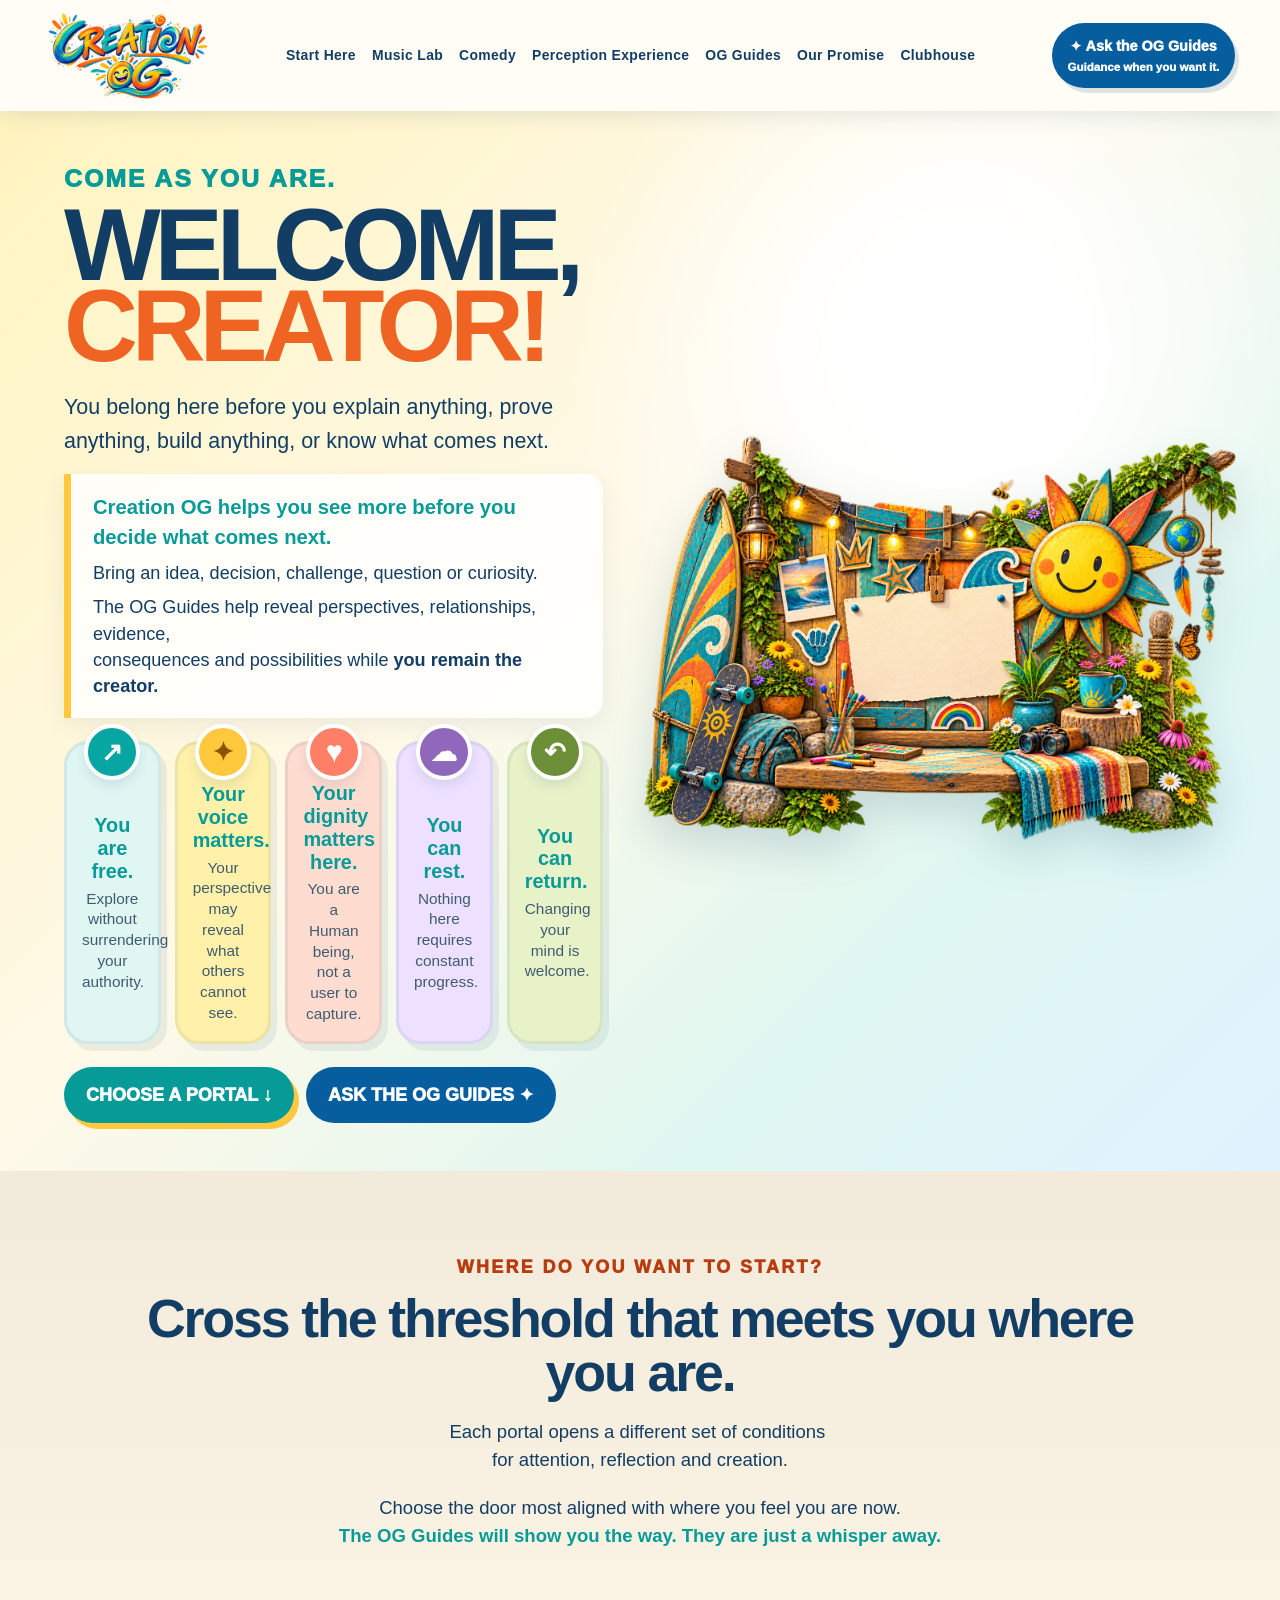
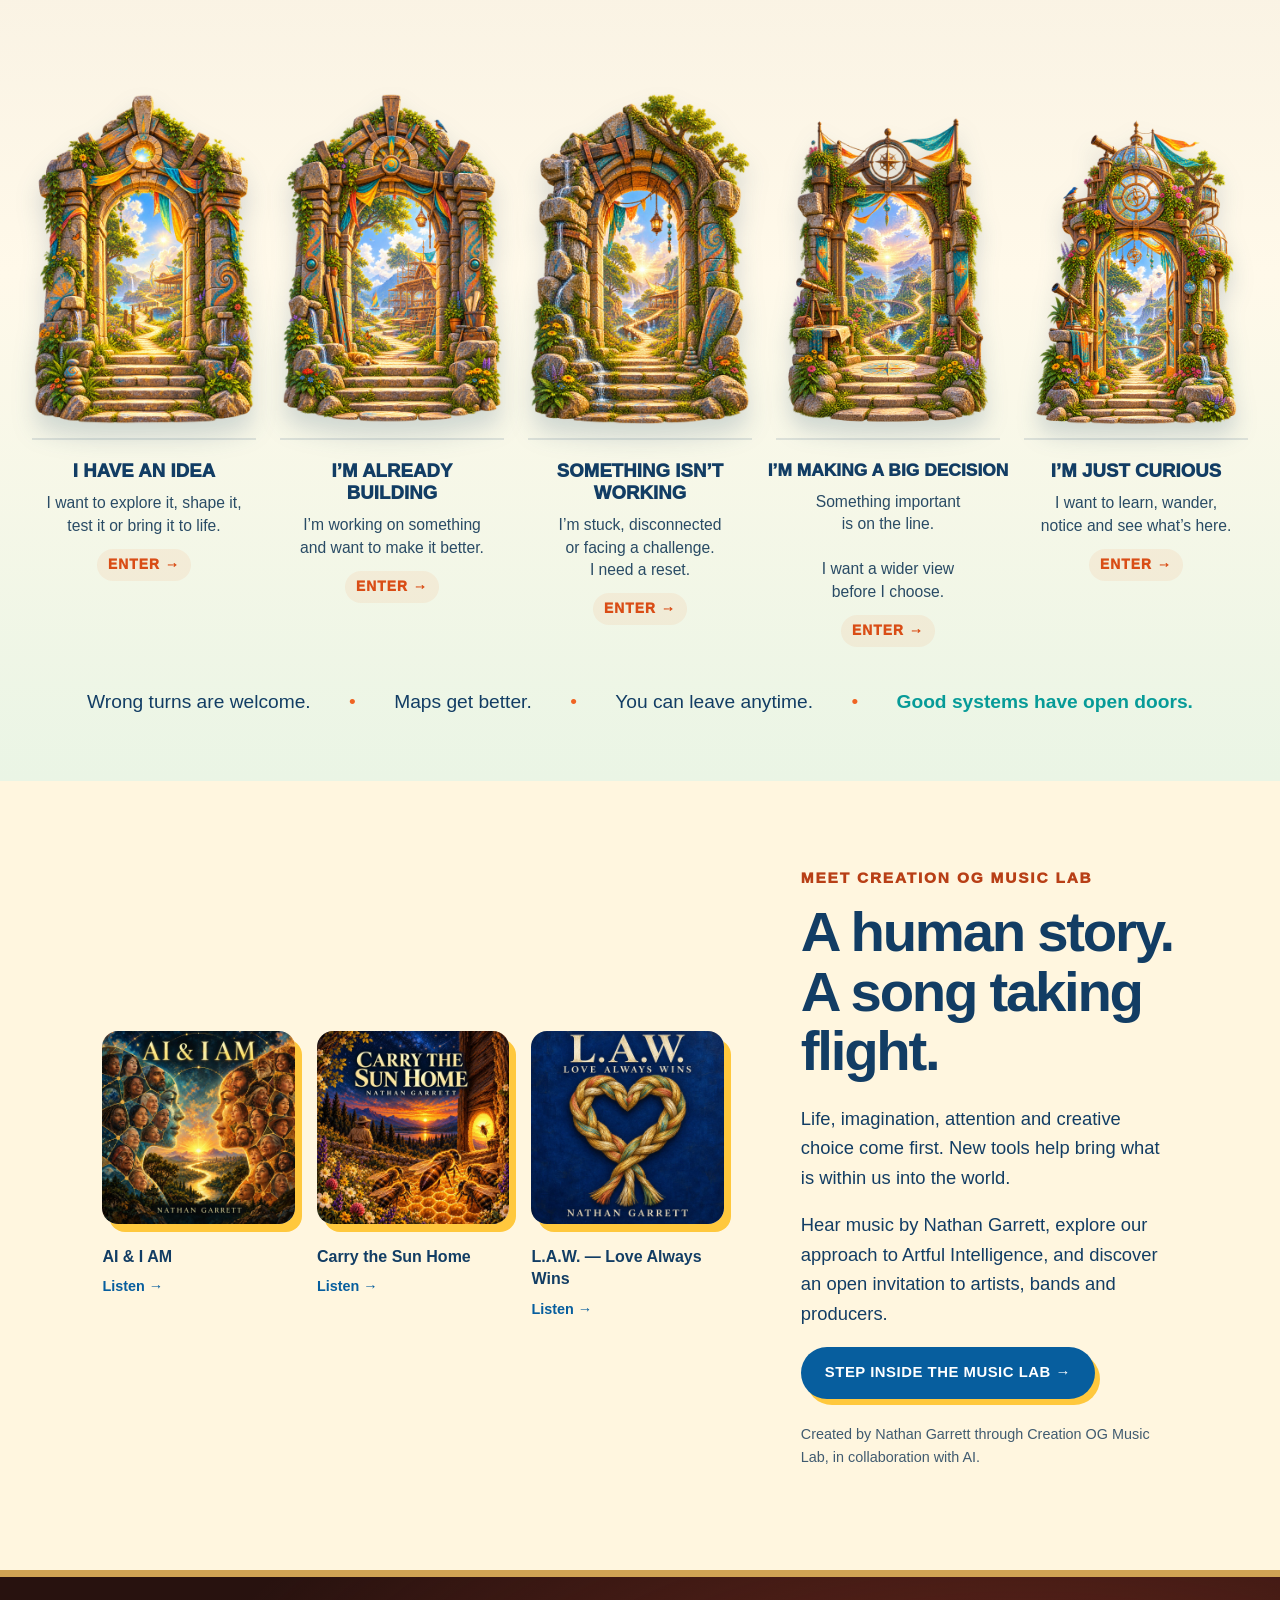
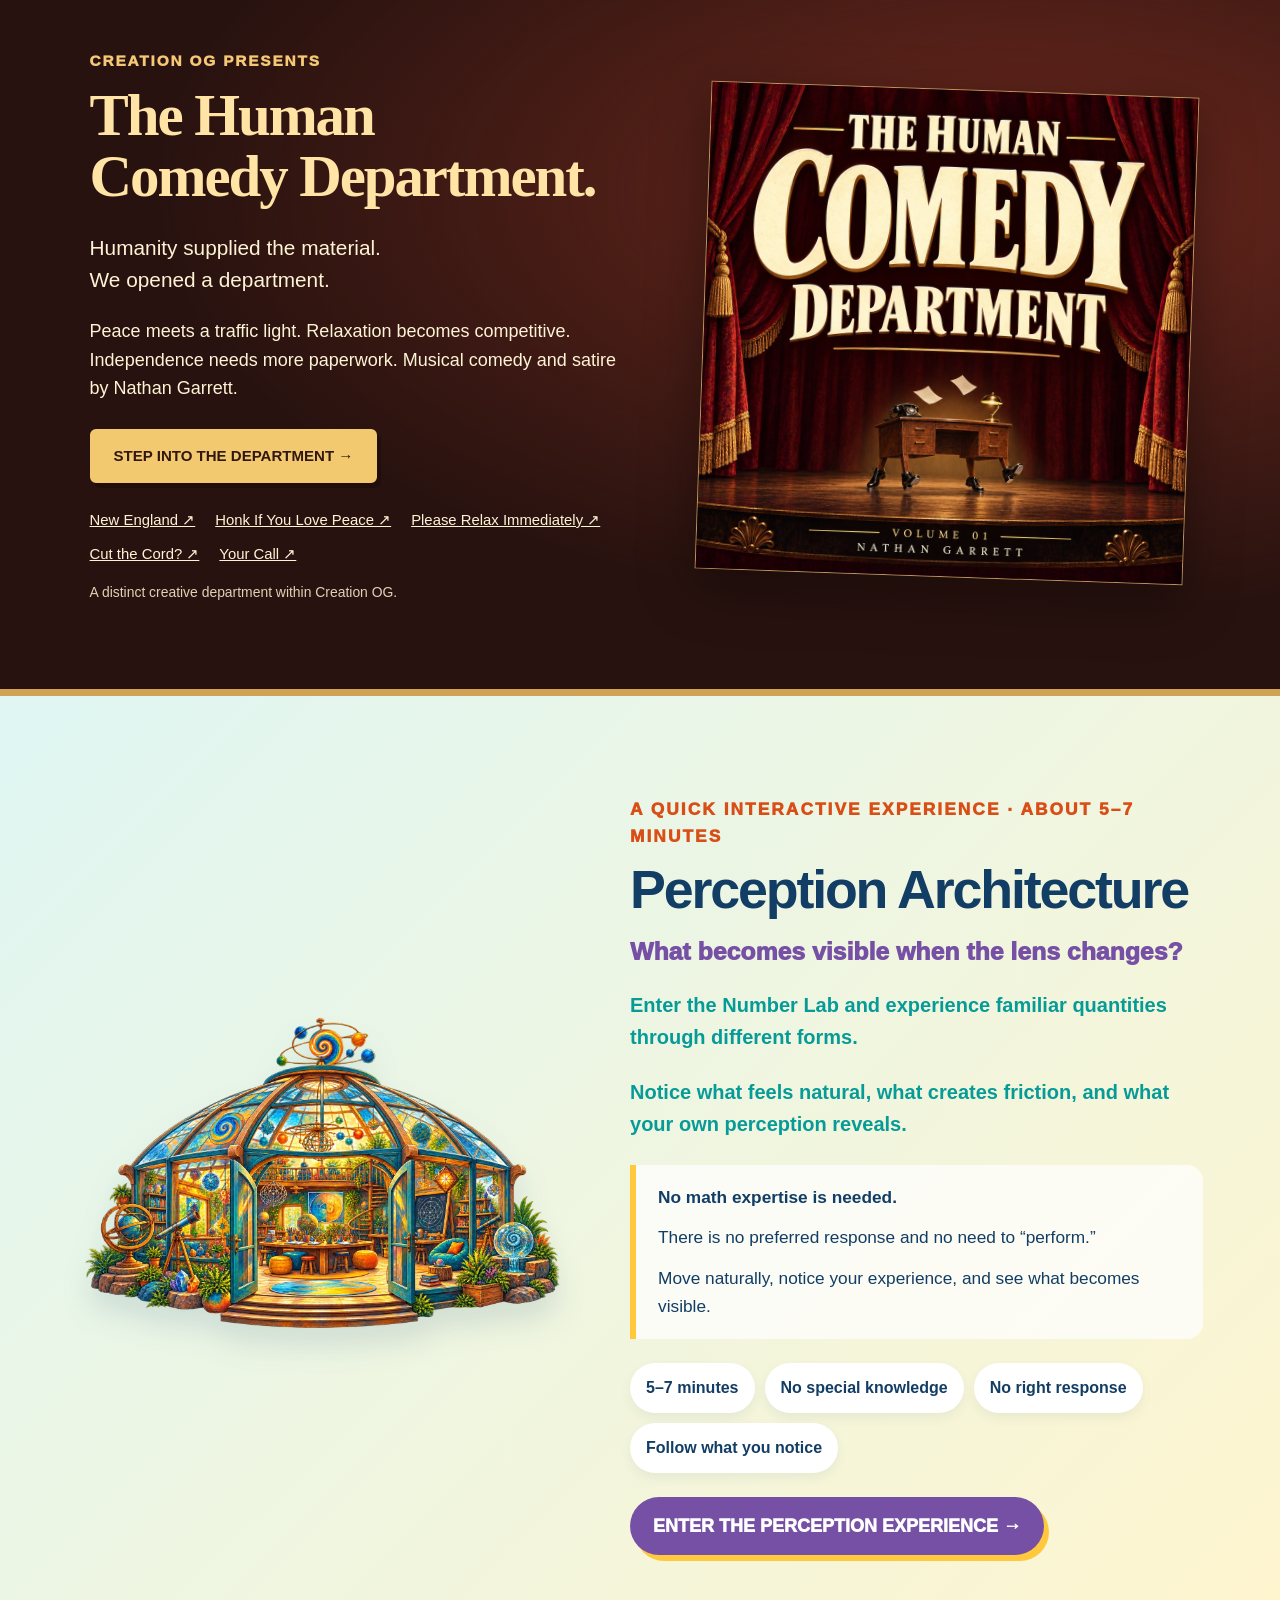
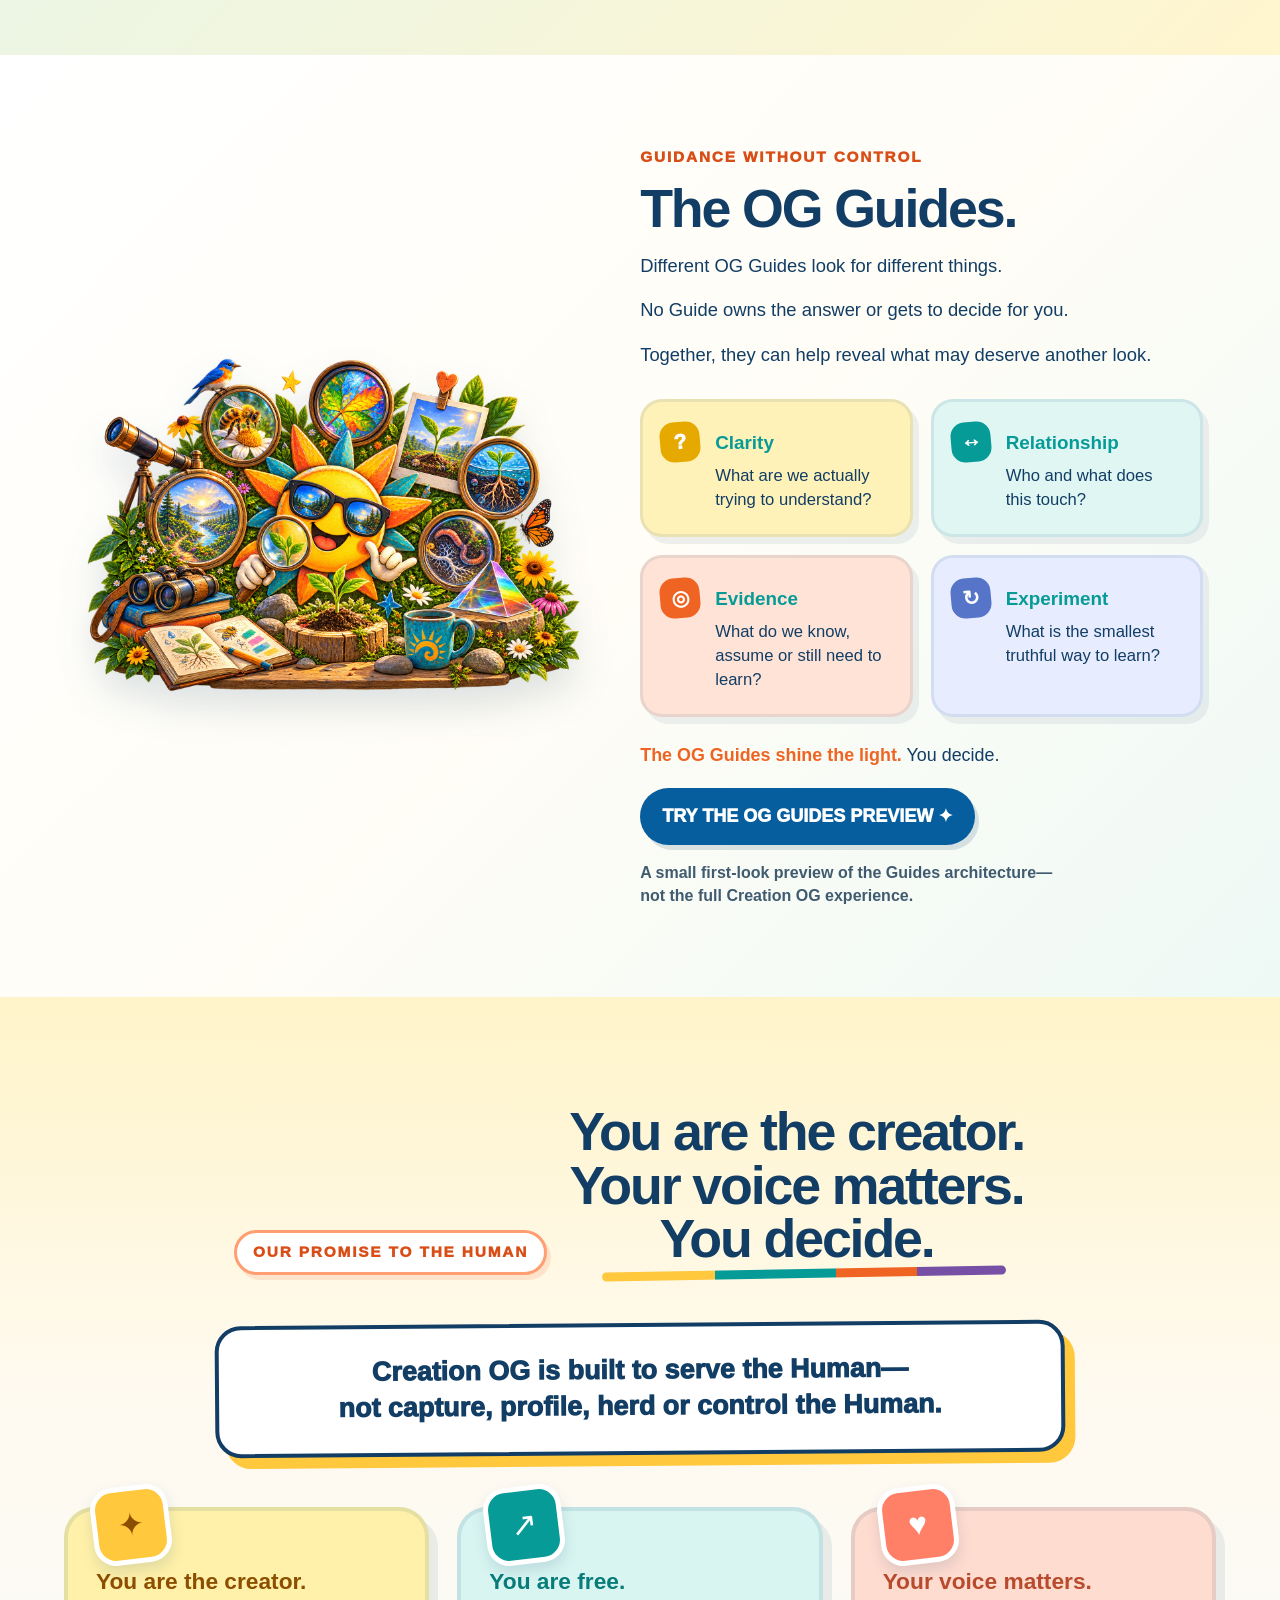
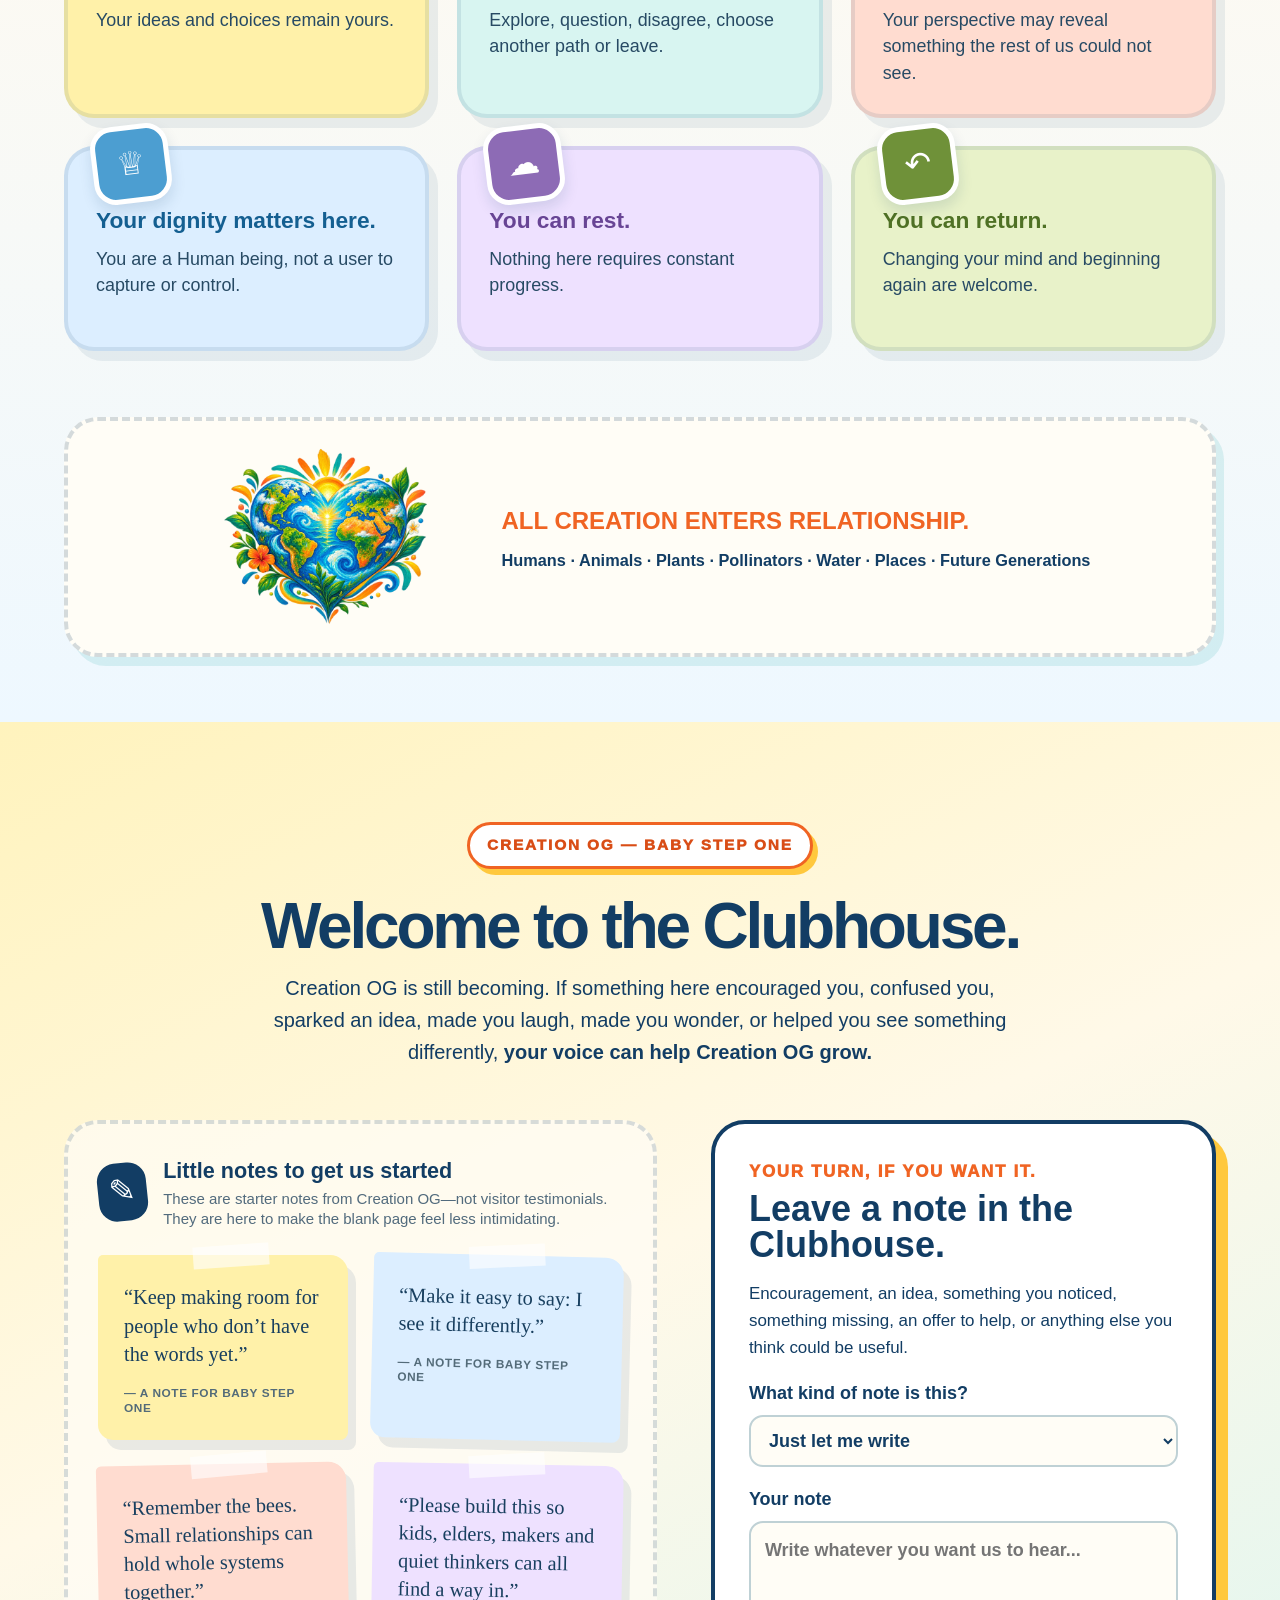
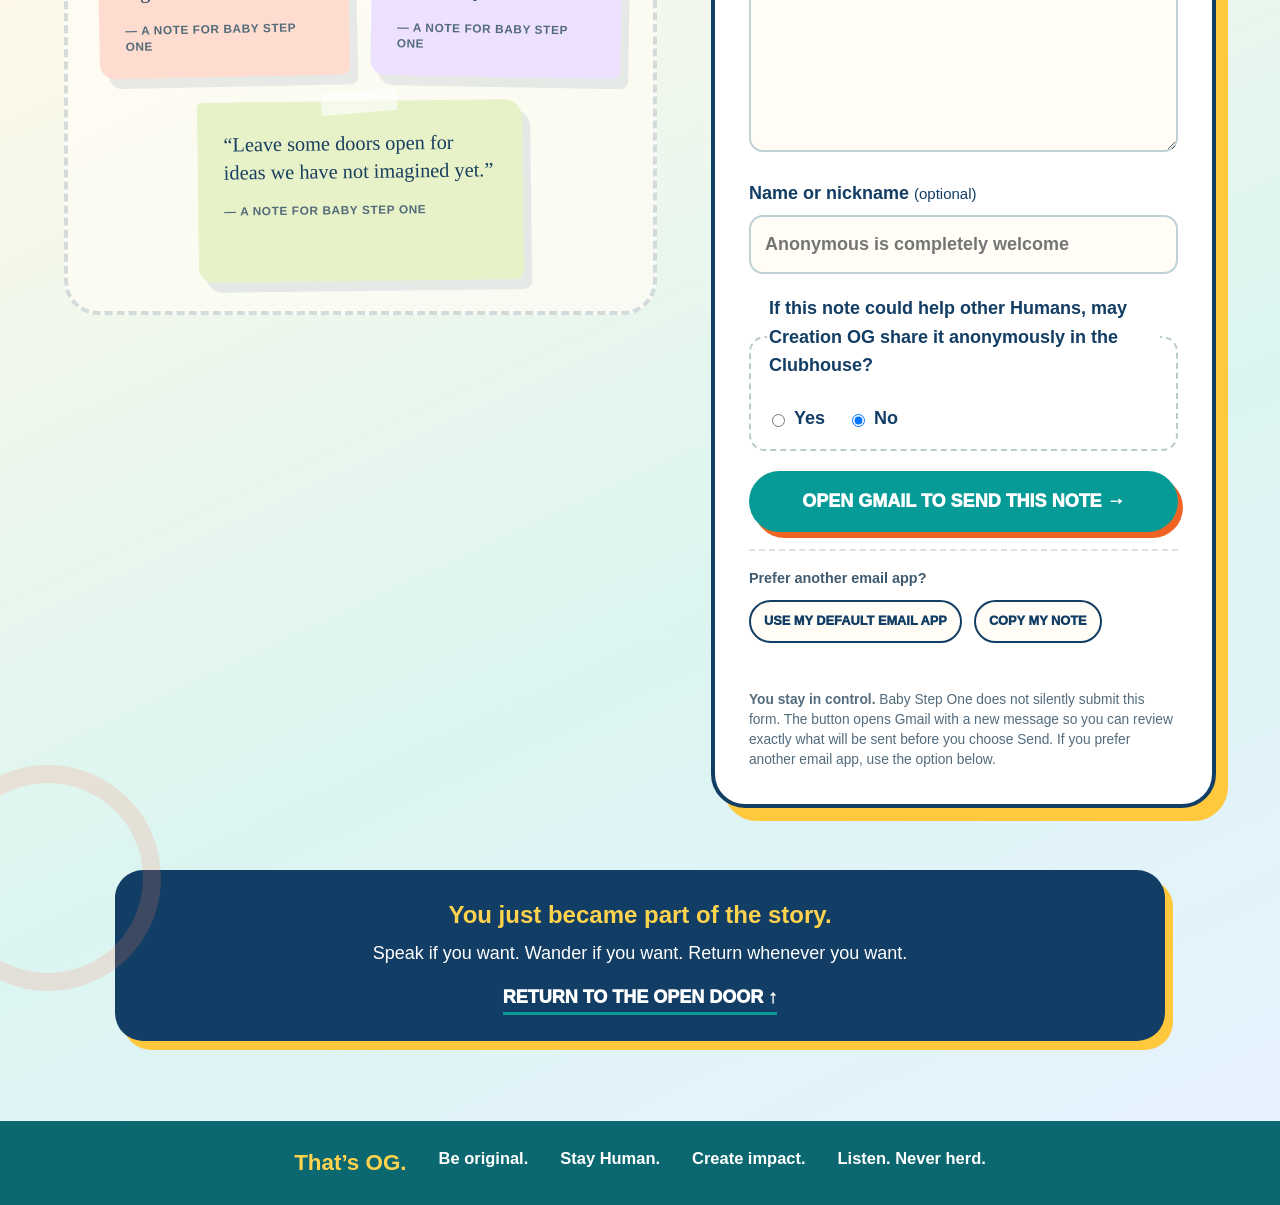
==== index.html @ 698d9c7f "Keep homepage navigation balanced with the comedy entry" ====
<!doctype html><html lang="en"><head><meta charset="utf-8"><meta name="viewport" content="width=device-width,initial-scale=1"><title>Creation OG — Welcome, Creator</title><meta name="description" content="Creation OG is a Human-led operating guide for consequential creation. Bring an idea, decision, challenge, question or curiosity. See more. You decide."><link rel="stylesheet" href="assets/site.css"><link rel="stylesheet" href="assets/music-lab.css?v=20260930-law"><link rel="stylesheet" href="assets/comedy.css?v=20261001b"></head><body id="top"><header class="site-nav"><a class="brand" href="#top" aria-label="Creation OG home"><img src="003_creation_og_wordmark.webp" alt="Creation OG"></a><nav><a href="#portals">Start Here</a><a href="music-lab/">Music Lab</a><a href="human-comedy-department/">Comedy</a><a href="#perception">Perception Experience</a><a href="#guides">OG Guides</a><a href="#promise">Our Promise</a><a href="#clubhouse">Clubhouse</a></nav><button class="guides-button" data-guides>✦ Ask the OG Guides<span>Guidance when you want it.</span></button></header><main><section class="welcome-threshold"><div class="welcome-copy"><p class="welcome-overline">COME AS YOU ARE.</p><h1>WELCOME,<br><em>CREATOR!</em></h1><p class="welcome-body">You belong here before you explain anything, prove anything, build anything, or know what comes next.</p><div class="welcome-what"><p><strong>Creation OG helps you see more before you decide what comes next.</strong></p><p>Bring an idea, decision, challenge, question or curiosity.</p><p>The OG Guides help reveal perspectives, relationships, evidence,<br class="desktop-break"> consequences and possibilities while <strong>you remain the creator.</strong></p></div><div class="welcome-pledge" aria-label="Creation OG welcome promises"><span><b>You are free.</b><small>Explore without surrendering your authority.</small></span><span><b>Your voice matters.</b><small>Your perspective may reveal what others cannot see.</small></span><span><b>Your dignity matters here.</b><small>You are a Human being, not a user to capture.</small></span><span><b>You can rest.</b><small>Nothing here requires constant progress.</small></span><span><b>You can return.</b><small>Changing your mind is welcome.</small></span></div><div class="welcome-actions"><a href="#portals" class="welcome-enter">CHOOSE A PORTAL ↓</a><button class="welcome-guides" data-guides>ASK THE OG GUIDES ✦</button></div></div><div class="welcome-art"><div class="creator-place"><img src="hero-creators-place.png" alt="A handcrafted Creation OG welcome place with a smiling sun, creative tools, living plants and an intentionally blank card waiting for what the visitor brings"></div></div></section><section id="portals" class="portals-section"><div class="section-intro"><p class="eyebrow">WHERE DO YOU WANT TO START?</p><h2>Cross the threshold that meets you where you are.</h2><p>Each portal opens a different set of conditions<br>for attention, reflection and creation.</p><p class="portal-guidance">Choose the door most aligned with where you feel you are now.<br><strong>The OG Guides will show you the way. They are just a whisper away.</strong></p></div><div class="portal-gallery"><button class="portal-card" data-door-mode="idea"><span class="portal-image"><img src="portal-idea.png" alt="An open Creation OG portal leading toward a bright landscape of possibility"></span><span class="portal-caption"><b>I HAVE AN IDEA</b><small>I want to explore it, shape it,<br>test it or bring it to life.</small><em>ENTER →</em></span></button><button class="portal-card" data-door-mode="building"><span class="portal-image"><img src="portal-building.png" alt="An open Creation OG portal leading toward a living workshop where something is being built"></span><span class="portal-caption"><b>I’M ALREADY BUILDING</b><small>I’m working on something<br>and want to make it better.</small><em>ENTER →</em></span></button><button class="portal-card" data-door-mode="stuck"><span class="portal-image"><img src="portal-reset.png" alt="An open Creation OG portal showing repair, adaptation, water and another way forward"></span><span class="portal-caption"><b>SOMETHING ISN’T WORKING</b><small>I’m stuck, disconnected<br>or facing a challenge.<br>I need a reset.</small><em>ENTER →</em></span></button><button class="portal-card portal-decision" data-door-mode="decision"><span class="portal-image"><img src="portal-decision.png" alt="An open Creation OG threshold overlooking many possible paths and a wide horizon"></span><span class="portal-caption"><b><span>I’M MAKING A</span> <span>BIG DECISION</span></b><small>Something important<br>is on the line.<br><br>I want a wider view<br>before I choose.</small><em>ENTER →</em></span></button><button class="portal-card" data-door-mode="curious"><span class="portal-image"><img src="portal-curious.png" alt="An open Creation OG exploration portal filled with glass, plants, observation tools and paths to discover"></span><span class="portal-caption"><b>I’M JUST CURIOUS</b><small>I want to learn, wander,<br>notice and see what’s here.</small><em>ENTER →</em></span></button></div><div class="portal-law"><span>Wrong turns are welcome.</span><span>Maps get better.</span><span>You can leave anytime.</span><span><b>Good systems have open doors.</b></span></div></section><section id="music-lab" class="music-home"><div class="music-home-art music-home-pair"><a href="music-lab/#listen" aria-label="Listen to AI and I AM"><figure><img src="assets/ai-and-i-am.jpg" alt="AI &amp; I AM by Nathan Garrett cover art showing human and technological faces filled with people, meeting over a golden sunrise" loading="lazy" width="900" height="900"><figcaption>AI &amp; I AM <span>Listen →</span></figcaption></figure></a><a href="music-lab/#carry-the-sun-home" aria-label="Listen to Carry the Sun Home"><figure><img src="assets/carry-the-sun-home.jpg" alt="Carry the Sun Home by Nathan Garrett cover art with honeybees and a sunlit hive" loading="lazy" width="900" height="900"><figcaption>Carry the Sun Home <span>Listen →</span></figcaption></figure></a><a href="music-lab/#love-always-wins" aria-label="Listen to L.A.W. — Love Always Wins"><figure><img src="assets/law-love-always-wins.jpg" alt="L.A.W. — Love Always Wins by Nathan Garrett cover: a golden woven heart against deep blue linen" loading="lazy" width="900" height="900"><figcaption>L.A.W. — Love Always Wins <span>Listen →</span></figcaption></figure></a></div><div class="music-home-copy"><p class="eyebrow">MEET CREATION OG MUSIC LAB</p><h2>A human story.<br>A song taking flight.</h2><p>Life, imagination, attention and creative choice come first. New tools help bring what is within us into the world.</p><p>Hear music by Nathan Garrett, explore our approach to Artful Intelligence, and discover an open invitation to artists, bands and producers.</p><a class="music-button" href="music-lab/">STEP INSIDE THE MUSIC LAB →</a><p class="music-small">Created by Nathan Garrett through Creation OG Music Lab, in collaboration with AI.</p></div></section><section id="human-comedy-department" class="comedy-home"><div><p class="eyebrow">CREATION OG PRESENTS</p><h2>The Human<br>Comedy Department.</h2><p class="comedy-lead">Humanity supplied the material.<br>We opened a department.</p><p>Peace meets a traffic light. Relaxation becomes competitive. Independence needs more paperwork. Musical comedy and satire by Nathan Garrett.</p><div class="comedy-actions"><a class="comedy-button" href="human-comedy-department/">STEP INTO THE DEPARTMENT →</a></div><div class="comedy-home-links"><a href="human-comedy-department/#new-england">New England ↗</a><a href="human-comedy-department/#honk-if-you-love-peace">Honk If You Love Peace ↗</a><a href="human-comedy-department/#please-relax-immediately">Please Relax Immediately ↗</a><a href="human-comedy-department/#cut-the-cord">Cut the Cord? ↗</a><a href="human-comedy-department/#your-call">Your Call ↗</a></div><p class="comedy-small">A distinct creative department within Creation OG.</p></div><a class="comedy-home-art" href="human-comedy-department/" aria-label="Explore The Human Comedy Department"><img src="assets/human-comedy-department.jpg" width="1000" height="1000" loading="lazy" alt="The Human Comedy Department by Nathan Garrett: golden theater lettering, red curtains and a desk wearing shoes"></a></section><section id="perception" class="number-lab-feature"><div class="lab-art"><img src="007_number_lab.webp" alt="The Creation OG Number Lab"></div><div class="lab-copy"><p class="eyebrow">A QUICK INTERACTIVE EXPERIENCE · ABOUT 5–7 MINUTES</p><h2>Perception Architecture</h2><p class="lab-question">What becomes visible when the lens changes?</p><p class="lab-lead">Enter the Number Lab and experience familiar quantities through different forms.</p><p class="lab-lead-second">Notice what feels natural, what creates friction, and what your own perception reveals.</p><div class="lab-reassurance"><p><strong>No math expertise is needed.</strong></p><p>There is no preferred response and no need to “perform.”</p><p>Move naturally, notice your experience, and see what becomes visible.</p></div><div class="lab-principles"><span>5–7 minutes</span><span>No special knowledge</span><span>No right response</span><span>Follow what you notice</span></div><a class="lab-enter" href="experiment-001a/">ENTER THE PERCEPTION EXPERIENCE →</a></div></section><section id="guides" class="guides-section"><div class="guides-art"><img src="og-guides-shine-the-light.png" alt="The Creation OG sunshine wearing dark lenses and exploring one living seedling through many perspectives, including roots, pollination, patterns and the wider living world"></div><div class="guides-copy"><p class="eyebrow">GUIDANCE WITHOUT CONTROL</p><h2>The OG Guides.</h2><div class="guides-intro"><p>Different OG Guides look for different things.</p><p>No Guide owns the answer or gets to decide for you.</p><p>Together, they can help reveal what may deserve another look.</p></div><div class="guide-list"><span><b>Clarity</b><span>What are we actually trying to understand?</span></span><span><b>Relationship</b><span>Who and what does this touch?</span></span><span><b>Evidence</b><span>What do we know,<br>assume or still need to learn?</span></span><span><b>Experiment</b><span>What is the smallest truthful way to learn?</span></span></div><p class="guides-rule"><strong>The OG Guides shine the light.</strong> You decide.</p><button class="primary-button" data-guides>TRY THE OG GUIDES PREVIEW ✦</button><p class="guides-preview-note">A small first-look preview of the Guides architecture—<br class="review-break">not the full Creation OG experience.</p></div></section><section id="promise" class="promise-section"><div class="promise-copy"><p class="eyebrow">OUR PROMISE TO THE HUMAN</p><h2>You are the creator.<br>Your voice matters.<br>You decide.</h2><p class="human-service-promise">Creation OG is built to serve the Human—<br class="review-break">not capture, profile, herd or control the Human.</p></div><div class="promise-grid"><article class="promise-card promise-card-one"><b>You are the creator.</b><p>Your ideas and choices remain yours.</p></article><article class="promise-card promise-card-two"><b>You are free.</b><p>Explore, question, disagree, choose another path or leave.</p></article><article class="promise-card promise-card-three"><b>Your voice matters.</b><p>Your perspective may reveal something the rest of us could not see.</p></article><article class="promise-card promise-card-four"><b>Your dignity matters here.</b><p>You are a Human being, not a user to capture or control.</p></article><article class="promise-card promise-card-five"><b>You can rest.</b><p>Nothing here requires constant progress.</p></article><article class="promise-card promise-card-six"><b>You can return.</b><p>Changing your mind and beginning again are welcome.</p></article></div><div class="promise-bottom"><img src="008_earth_heart.webp" alt="Earth held as a living heart in the Creation OG visual language"><div><b>ALL CREATION ENTERS RELATIONSHIP.</b><span class="relationship-line">Humans · Animals · Plants · Pollinators · Water · Places · Future&nbsp;Generations</span></div></div></section><section id="clubhouse" class="clubhouse-section"><div class="clubhouse-heading"><p class="eyebrow">CREATION OG — BABY STEP ONE</p><h2>Welcome to the Clubhouse.</h2><p>Creation OG is still becoming. If something here encouraged you, confused you, sparked an idea, made you laugh, made you wonder, or helped you see something differently, <strong>your voice can help Creation OG grow.</strong></p></div><div class="clubhouse-layout"><div class="clubhouse-notes"><div class="notes-title"><span>✎</span><div><b>Little notes to get us started</b><small>These are starter notes from Creation OG—not visitor testimonials. They are here to make the blank page feel less intimidating.</small></div></div><div class="note-wall"><blockquote class="hand-note note-yellow">“Keep making room for people who don’t have the words yet.”<span>— a note for Baby Step One</span></blockquote><blockquote class="hand-note note-blue">“Make it easy to say: I see it differently.”<span>— a note for Baby Step One</span></blockquote><blockquote class="hand-note note-coral">“Remember the bees. Small relationships can hold whole systems together.”<span>— a note for Baby Step One</span></blockquote><blockquote class="hand-note note-purple">“Please build this so kids, elders, makers and quiet thinkers can all find a way in.”<span>— a note for Baby Step One</span></blockquote><blockquote class="hand-note note-green">“Leave some doors open for ideas we have not imagined yet.”<span>— a note for Baby Step One</span></blockquote></div></div><div class="clubhouse-form-card"><p class="form-kicker">YOUR TURN, IF YOU WANT IT.</p><h3>Leave a note in the Clubhouse.</h3><p>Encouragement, an idea, something you noticed, something missing, an offer to help, or anything else you think could be useful.</p><form id="clubhouseForm"><label>What kind of note is this?<select id="clubhouseType"><option>Just let me write</option><option>Leave some encouragement</option><option>I have an idea</option><option>I noticed something</option><option>Something is missing</option><option>Something appeared for me</option><option>I want to help</option><option>I want to share something with other Humans</option><option>I’d rather not categorize it</option></select></label><label>Your note<textarea id="clubhouseMessage" rows="7" placeholder="Write whatever you want us to hear..."></textarea></label><label>Name or nickname <small>(optional)</small><input id="clubhouseName" type="text" placeholder="Anonymous is completely welcome"></label><fieldset><legend>If this note could help other Humans, may Creation OG share it anonymously in the Clubhouse?</legend><label><input type="radio" name="sharePermission" value="Yes"> Yes</label><label><input type="radio" name="sharePermission" value="No" checked> No</label></fieldset><button type="submit" class="clubhouse-send">OPEN GMAIL TO SEND THIS NOTE →</button><p class="clubhouse-privacy"><strong>You stay in control.</strong> Baby Step One does not silently submit this form. The button opens Gmail with a new message so you can review exactly what will be sent before you choose Send. If you prefer another email app, use the option below.</p></form></div></div><div class="clubhouse-return"><b>You just became part of the story.</b><span>Speak if you want. Wander if you want. Return whenever you want.</span><a href="#top">RETURN TO THE OPEN DOOR ↑</a></div></section></main><footer><strong>That’s OG.</strong><span>Be original.</span><span>Stay Human.</span><span>Create impact.</span><span>Listen. Never herd.</span></footer><div class="guides-panel" data-guides-panel hidden><button class="guides-close" data-guides-close aria-label="Close OG Guides preview">×</button><p class="eyebrow">OG GUIDES · FIRST-LOOK PREVIEW</p><h2>What are you bringing?</h2><p>This preview shows how different Guides can illuminate different parts of the same situation. <strong>It does not make the decision for you.</strong></p><div class="guide-starts"><button data-guide-mode="idea">I have an idea</button><button data-guide-mode="decision">I’m making a decision</button><button data-guide-mode="question">I have a question</button><button data-guide-mode="stuck">Something isn’t working</button><button data-guide-mode="curious">I’m just curious</button></div><div class="guide-response" data-guide-response><p><strong>Choose what you’re bringing.</strong></p><p>We’ll shine a few different lights on it.</p></div><p class="guides-boundary"><strong>First-look preview only.</strong> These are example Guide prompts, not the full OG Guides system. Nothing entered here is submitted or stored.</p></div><div class="guides-backdrop" data-guides-backdrop hidden></div><script src="assets/first-encounter.js"></script><script src="assets/portal-thresholds.js"></script><script src="assets/clubhouse-email.js"></script><script src="assets/launch-readiness.js"></script></body></html>
---- assets/site.css ----
:root{--ink:#123d64;--navy:#075e9e;--orange:#f06423;--sun:#ffc83d;--teal:#079b98;--cream:#fff8e8;--paper:#fffdf6;--purple:#7650a5;--line:#e7d7b7}*{box-sizing:border-box}html{scroll-behavior:smooth;scroll-padding-top:110px}body{margin:0;background:var(--cream);color:var(--ink);font-family:"Trebuchet MS",Arial,sans-serif;font-size:18px;line-height:1.6}img{display:block;max-width:100%;height:auto}a{color:inherit}button{font:inherit}.site-nav{position:sticky;top:0;z-index:50;min-height:92px;padding:9px 3vw;display:flex;align-items:center;gap:28px;background:rgba(255,253,246,.97);box-shadow:0 3px 22px #123d6420}.brand{width:195px}.site-nav nav{display:flex;justify-content:center;gap:28px;flex:1}.site-nav nav a{text-decoration:none;font-size:1rem;font-weight:900;white-space:nowrap}.guides-button,.primary-button{border:0;cursor:pointer;background:var(--navy);color:#fff;border-radius:999px;padding:14px 22px;font-weight:1000;box-shadow:4px 5px 0 #123d6424}.guides-button span{display:block;font-size:.72rem}.eyebrow{font-size:.96rem;letter-spacing:.12em;font-weight:1000;color:#d94d16;margin:0 0 12px}.welcome-threshold{min-height:calc(100vh - 92px);display:grid;grid-template-columns:1.08fr .92fr;align-items:center;gap:42px;padding:48px 5vw;background:radial-gradient(circle at 75% 22%,#fff 0 9%,transparent 31%),linear-gradient(135deg,#fff4bf,#fff9e8 44%,#dff7f1 74%,#dff3ff);overflow:hidden}.welcome-copy{max-width:900px}.welcome-overline{font-size:1.55rem;font-weight:1000;color:var(--teal);letter-spacing:.08em;margin:0 0 7px}.welcome-copy h1{font-size:clamp(5.2rem,8vw,8.7rem);line-height:.79;letter-spacing:-.06em;margin:.04em 0 .22em}.welcome-copy h1 em{font-style:normal;color:var(--orange)}.welcome-body{font-size:1.34rem;max-width:55ch;margin:0 0 16px}.welcome-what{font-size:1.13rem;line-height:1.45;max-width:760px;background:rgba(255,255,255,.84);padding:19px 22px;border-left:7px solid var(--sun);border-radius:0 18px 18px 0;box-shadow:0 8px 24px #123d6412}.welcome-what p{margin:0 0 8px}.welcome-what p:last-child{margin-bottom:0}.welcome-what strong:first-child{color:var(--teal);font-size:1.12em}.welcome-pledge{display:grid;grid-template-columns:repeat(5,minmax(0,1fr));gap:10px;margin:23px 0}.welcome-pledge span{display:flex;min-height:105px;flex-direction:column;justify-content:center;background:#fff;padding:13px 12px;border-radius:18px;border:1px solid #e8d8b6;box-shadow:0 7px 18px #123d6413;text-align:center}.welcome-pledge b{display:block;color:var(--teal);font-size:1.02rem;line-height:1.15;margin-bottom:6px}.welcome-pledge small{display:block;font-size:.78rem;line-height:1.3;color:#405b70}.welcome-actions{display:flex;gap:12px;flex-wrap:wrap}.welcome-enter,.welcome-guides{border:0;text-decoration:none;color:#fff;padding:14px 22px;border-radius:999px;font-weight:1000;cursor:pointer}.welcome-enter{background:var(--teal);box-shadow:5px 6px 0 var(--sun)}.welcome-guides{background:var(--navy)}.welcome-art{position:relative;min-height:590px;display:grid;place-items:center}.welcome-world{position:relative;width:min(520px,90%);aspect-ratio:1/1;display:grid;place-items:center}.welcome-world:before{content:"";position:absolute;inset:10%;border-radius:50%;background:radial-gradient(circle,#fff7b8 0 24%,#dff7f1 25% 47%,transparent 48%);box-shadow:0 0 70px #ffc83d55}.welcome-world img{position:relative;z-index:2;width:100%;filter:drop-shadow(0 16px 14px #123d641c)}.welcome-orbit{position:absolute;z-index:3;background:#fffdf6;border:2px solid #fff;padding:7px 11px;border-radius:999px;font-size:.75rem;font-weight:1000;letter-spacing:.08em;box-shadow:0 6px 14px #123d6420}.orbit-one{top:10%;left:3%;color:var(--purple);transform:rotate(-7deg)}.orbit-two{top:20%;right:-1%;color:var(--orange);transform:rotate(5deg)}.orbit-three{bottom:17%;left:-2%;color:var(--teal);transform:rotate(5deg)}.orbit-four{bottom:7%;right:6%;color:var(--navy);transform:rotate(-5deg)}.welcome-sign,.og-stamp{position:absolute;background:#fffdf6;padding:15px 18px;box-shadow:6px 7px 0 var(--sun);font-weight:900}.welcome-sign{right:2%;bottom:3%;transform:rotate(2deg)}.welcome-sign b,.og-stamp b{color:var(--orange)}.og-stamp{left:2%;top:4%;transform:rotate(-3deg)}.og-stamp b{display:block;font-size:1.3rem}.og-stamp span{font-size:.82rem}.section-intro{max-width:1000px;margin:0 auto 34px;text-align:center}.section-intro h2,.lab-copy h2,.guides-copy h2,.promise-copy h2{font-size:clamp(2.6rem,4.2vw,4.45rem);line-height:1;letter-spacing:-.04em;margin:.08em 0 .28em}.section-intro>p:not(.eyebrow){font-size:1.16rem;line-height:1.5;max-width:72ch;margin-left:auto;margin-right:auto}.portals-section{padding:82px 2.5vw 66px;background:linear-gradient(#f2eadb,#fff9ea 58%,#eaf5e5)}.portals-section .section-intro .eyebrow{font-size:1.12rem;color:#b93b10;letter-spacing:.13em;margin-bottom:10px;font-weight:1000}.portal-gallery{max-width:1610px;margin:auto;display:grid;grid-template-columns:repeat(5,minmax(0,1fr));gap:24px;align-items:start}.portal-card{border:0;background:transparent;padding:0;cursor:pointer;color:var(--ink);text-align:center;min-width:0}.portal-image{display:grid;place-items:end center;height:455px;padding:0 2px 14px;overflow:visible;transition:transform .22s ease,filter .22s ease}.portal-image img{width:100%;height:100%;object-fit:contain;object-position:center bottom;filter:drop-shadow(0 15px 12px rgba(18,61,100,.18));transform-origin:center bottom}.portal-card:nth-child(4) .portal-image img{transform:scale(.93)}.portal-card:nth-child(5) .portal-image img{transform:scale(.92)}.portal-card:hover .portal-image,.portal-card:focus-visible .portal-image{transform:translateY(-8px) scale(1.018);filter:brightness(1.04)}.portal-card:focus-visible{outline:3px solid var(--teal);outline-offset:8px;border-radius:18px}.portal-caption{display:flex;flex-direction:column;align-items:center;min-height:190px;padding:20px 8px 10px;border-top:2px solid rgba(18,61,100,.12)}.portal-caption b{font-size:1.16rem;line-height:1.18;max-width:22ch;letter-spacing:.005em;font-weight:1000}.portal-decision .portal-caption b{max-width:none;white-space:nowrap;font-size:1.08rem}.portal-caption small{font-size:.98rem;line-height:1.43;max-width:27ch;margin:10px auto 12px;color:#294b65}.portal-caption em{display:inline-flex;align-items:center;justify-content:center;min-height:32px;padding:4px 11px;border-radius:999px;background:rgba(240,100,35,.08);font-style:normal;font-size:.86rem;font-weight:1000;color:#d94d16;letter-spacing:.08em}.portal-law{display:flex;justify-content:center;align-items:center;gap:clamp(20px,3vw,50px);flex-wrap:wrap;margin:32px auto 0;font-size:1.2rem;line-height:1.35}.portal-law span{white-space:nowrap}.portal-law span:not(:last-child):after{content:"•";margin-left:clamp(20px,3vw,50px);color:var(--orange)}.portal-law b{color:var(--teal)}.number-lab-feature{padding:100px 6vw;display:grid;grid-template-columns:.92fr 1.08fr;gap:65px;align-items:center;background:linear-gradient(135deg,#dff6f3,#fff5ce)}.lab-art img{max-height:610px;margin:auto;filter:drop-shadow(0 18px 14px #123d6420)}.lab-copy>p{font-size:1.08rem}.lab-question{font-size:1.55rem!important;font-weight:1000;color:var(--purple);margin:.1em 0 .7em}.lab-lead,.lab-lead-second{font-size:1.25rem!important;font-weight:900;color:var(--teal);margin:.45em 0}.lab-lead-second{margin-top:1.15em}.lab-reassurance{margin:25px 0 20px;padding:19px 22px;background:rgba(255,255,255,.74);border-left:6px solid var(--sun);border-radius:0 16px 16px 0}.lab-reassurance p{font-size:1.08rem;margin:0 0 13px}.lab-reassurance p:last-child{margin-bottom:0}.lab-principles{display:flex;flex-wrap:wrap;gap:10px;margin:24px 0}.lab-principles span{background:#fff;padding:12px 16px;border-radius:999px;font-size:1rem;font-weight:900;box-shadow:0 5px 12px #123d6410}.lab-enter{display:inline-block;background:var(--purple);color:#fff;text-decoration:none;padding:15px 23px;border-radius:999px;font-weight:1000;box-shadow:5px 6px 0 var(--sun)}.guides-section{padding:90px 6vw;display:grid;grid-template-columns:.62fr 1.38fr;gap:65px;align-items:center;background:#fff}.guides-art{position:relative;display:grid;place-items:center}.guides-art img{max-height:390px;margin:70px auto 0}.og-guides-mark{position:absolute;top:0;left:50%;transform:translateX(-50%) rotate(-3deg);z-index:3;display:flex;align-items:center;gap:7px;background:#fff8d5;border:3px solid var(--sun);border-radius:26px;padding:8px 14px 8px 10px;box-shadow:6px 7px 0 #dcefe9;white-space:nowrap}.og-sun{display:grid;place-items:center;width:58px;height:58px;border-radius:50%;background:var(--sun);font-size:2.05rem;box-shadow:0 0 0 7px #ffdd62,0 0 0 11px #fff}.og-letters{font-size:2rem;font-weight:1000;color:var(--orange);letter-spacing:-.08em}.og-guides-word{font-size:1.2rem;font-weight:1000;color:var(--navy);letter-spacing:.08em}.guides-copy>p:not(.eyebrow){font-size:1.12rem;max-width:65ch}.guide-list{display:grid;grid-template-columns:1fr 1fr;gap:10px;margin:24px 0}.guide-list span{background:#eef8f5;padding:14px 16px;border-radius:14px}.guide-list b{color:var(--teal)}.guides-rule{font-size:1.2rem}.guides-rule strong{color:var(--orange)}.promise-section{padding:90px 5vw 65px;background:linear-gradient(#fff8e8,#fff)}.promise-copy{text-align:center;max-width:900px;margin:0 auto 38px}.promise-copy>p:not(.eyebrow){font-size:1.1rem}.promise-grid{max-width:1200px;margin:auto;display:grid;grid-template-columns:repeat(4,1fr);gap:15px}.promise-grid article{background:#fff;border:1px solid var(--line);padding:22px;border-radius:20px}.promise-grid b{color:var(--teal);font-size:1.08rem}.promise-grid p{font-size:.94rem}.promise-bottom{max-width:900px;margin:36px auto 0;display:flex;align-items:center;justify-content:center;gap:28px}.promise-bottom img{width:330px}.promise-bottom b{display:block;color:var(--orange);font-size:1.15rem}.promise-bottom span{font-size:.92rem}footer{background:#0b6870;color:#fff;padding:24px 5vw;display:flex;justify-content:center;gap:20px 32px;flex-wrap:wrap;font-weight:900}footer strong{color:#ffd34d;font-size:1.4rem}.guides-panel{position:fixed;z-index:101;right:26px;top:110px;width:min(580px,calc(100% - 52px));max-height:calc(100vh - 135px);overflow:auto;background:var(--paper);border-radius:30px;padding:38px;box-shadow:0 28px 90px #123d6450}.guides-panel h2{font-size:2.5rem;line-height:1}.guides-close{position:absolute;right:18px;top:12px;border:0;background:none;font-size:2.2rem;cursor:pointer}.guide-starts{display:grid;grid-template-columns:1fr 1fr;gap:9px}.guide-starts button{border:2px solid #d8e4e3;background:#eef8f5;border-radius:14px;padding:13px;font-weight:900;cursor:pointer;color:var(--ink)}.guide-starts button.active{border-color:var(--teal);background:#d8f0e8}.guide-response{background:#fff3cf;padding:20px;border-radius:16px;margin-top:15px}.guides-boundary{font-size:.82rem}.guides-backdrop{position:fixed;z-index:100;inset:0;background:#0a2a4250}[hidden]{display:none!important}@media(max-width:1250px){.welcome-threshold{grid-template-columns:1fr}.welcome-art{min-height:500px}.welcome-pledge{grid-template-columns:repeat(3,1fr)}.portal-gallery{grid-template-columns:repeat(3,minmax(0,1fr));max-width:1020px}.portal-image{height:500px}.portal-card:nth-child(4) .portal-image img,.portal-card:nth-child(5) .portal-image img{transform:scale(.96)}.portal-decision .portal-caption b{white-space:normal}.site-nav nav{gap:18px}}@media(max-width:900px){.site-nav nav{display:none}.guides-button{margin-left:auto}.number-lab-feature,.guides-section{grid-template-columns:1fr}.welcome-pledge{grid-template-columns:repeat(2,1fr)}.portal-gallery{grid-template-columns:repeat(2,minmax(0,1fr));max-width:720px}.portal-image{height:520px}.portal-card:nth-child(4) .portal-image img,.portal-card:nth-child(5) .portal-image img{transform:scale(.98)}.promise-grid{grid-template-columns:1fr 1fr}.desktop-break{display:none}}@media(max-width:620px){body{font-size:17px}.site-nav{position:relative}.brand{width:145px}.guides-button span{display:none}.welcome-threshold{padding:42px 20px;display:block}.welcome-copy h1{font-size:clamp(4.4rem,20vw,6.4rem)}.welcome-overline{font-size:1.2rem}.welcome-body{font-size:1.12rem}.welcome-pledge{grid-template-columns:1fr}.welcome-art{min-height:430px;margin-top:28px}.welcome-world{width:min(400px,94%)}.welcome-orbit{font-size:.68rem}.portals-section,.number-lab-feature,.guides-section,.promise-section{padding:68px 18px}.portal-gallery{grid-template-columns:1fr;max-width:410px}.portal-image{height:auto;max-height:590px}.portal-image img{height:auto;max-height:590px}.portal-card:nth-child(4) .portal-image img,.portal-card:nth-child(5) .portal-image img{transform:none}.portal-caption{min-height:auto;padding-bottom:30px}.portal-caption b{font-size:1.22rem}.portal-caption small{font-size:1.02rem}.portal-law{display:grid;gap:12px;font-size:1.08rem}.portal-law span:not(:last-child):after{content:"";margin:0}.guide-list,.promise-grid{grid-template-columns:1fr}.promise-bottom{display:block;text-align:center}.promise-bottom img{margin:auto}.guides-panel{right:12px;top:85px;width:calc(100% - 24px);padding:30px 20px}.guide-starts{grid-template-columns:1fr}.og-guides-mark{position:relative;top:auto;left:auto;transform:rotate(-3deg);margin-bottom:8px}.guides-art img{margin-top:12px}.desktop-break{display:none}}
---- assets/music-lab.css ----
/* Music Lab extends the existing Creation OG palette and open-door design. */
.music-home{display:grid;grid-template-columns:.8fr 1.2fr;align-items:center;gap:6vw;padding:85px 8vw;background:#fff6df}.music-home-art{max-width:480px;transform:rotate(-2deg)}.music-home-art img{border-radius:16px;box-shadow:12px 14px 0 #ffc83d}.music-home h2{font-size:clamp(2.5rem,4.4vw,4.7rem);line-height:1.05;letter-spacing:-.04em;margin:10px 0 24px}.music-home-copy>p:not(.eyebrow):not(.music-small){max-width:56ch;font-size:1.15rem}.music-button{display:inline-flex;align-items:center;justify-content:center;min-height:52px;border-radius:999px;background:#075e9e;color:white;padding:15px 24px;text-decoration:none;font-size:.93rem;font-weight:900;letter-spacing:.035em;box-shadow:5px 6px 0 #ffc83d;line-height:1.4;text-align:center}.music-button:hover{background:#123d64}.music-text-link{font-weight:900;text-underline-offset:5px}.music-small{font-size:.9rem;line-height:1.65;color:#405b70;max-width:76ch;margin-top:24px}.music-skip{position:fixed;top:12px;left:12px;z-index:100;padding:14px 22px;background:white;transform:translateY(-180%)}.music-skip:focus{transform:translateY(0)}.music-page .site-nav nav{justify-content:flex-end}.music-hero{display:grid;grid-template-columns:1.15fr .85fr;align-items:center;gap:6vw;padding:70px 7vw 85px;background:linear-gradient(125deg,#fff4bf,#fff9e8 56%,#e4f4ee)}.music-hero h1{font-size:clamp(3.1rem,5.25vw,5.7rem);line-height:1.06;letter-spacing:-.055em;margin:20px 0 28px}.music-hero h1 em{font-style:normal;color:#bf4618}.music-hero-copy>p:not(.eyebrow){max-width:53ch}.music-lead{font-size:1.35rem;line-height:1.55}.music-actions{display:flex;align-items:center;flex-wrap:wrap;gap:22px;margin:30px 0}.music-cover{margin:0;transform:rotate(2deg)}.music-cover img{border-radius:12px;box-shadow:14px 15px 0 #ffc83d}.music-cover figcaption{font-size:.94rem;text-align:center;margin:28px 0 0}.music-section{padding:85px max(7vw,calc((100vw - 1200px)/2))}.music-section h2,.music-closing h2{font-size:clamp(2.5rem,4.1vw,4.1rem);line-height:1.08;letter-spacing:-.04em;margin:12px 0 22px}.music-section h3{font-size:1.5rem;line-height:1.2;margin:12px 0 18px}.music-section-heading{max-width:850px;margin-bottom:28px}.music-listen{background:#fffdf6}.music-listen-layout{display:grid;grid-template-columns:1.45fr .8fr;gap:70px}.music-listen-layout p:first-child{margin-top:0}.music-companion{padding:32px;background:#eaf3ef;border-radius:18px;align-self:start}.music-companion a{font-weight:900;text-underline-offset:4px}.music-companion hr{border:0;border-top:1px solid #b5c8c0;margin:27px 0}.music-artful{background:#e6f3f0}.music-two-column{display:grid;grid-template-columns:1fr 1fr;gap:55px}.music-two-column p:first-child{margin-top:0}.music-credit-example{font-size:clamp(1.4rem,2.5vw,2.15rem);line-height:1.5;padding-top:25px;border-top:1px solid #a9c9c0;margin-top:32px}.music-credit-example span{display:block;font-size:.83rem;font-weight:900;letter-spacing:.12em;margin-bottom:16px;color:#3e6261}.music-collaborate{background:#fff4da}.music-collaborate>p{max-width:78ch}.music-three-steps{display:grid;grid-template-columns:repeat(3,1fr);gap:38px;margin:40px 0}.music-three-steps article{border-top:2px solid #dfcaa1;padding-top:22px}.music-three-steps article>span{font-size:1.4rem;color:#b33f13;font-weight:900}.music-three-steps p{font-size:1.04rem}.music-growthlight{background:#fffdf6}.music-growthlight>p{max-width:86ch}.music-offerings{display:grid;grid-template-columns:repeat(3,1fr);gap:35px;margin:40px 0}.music-offerings article{padding:24px 0;border-top:3px solid #079b98}.music-offerings p{font-size:1.02rem}.music-offerings .eyebrow{font-size:.84rem;color:#096c6a}.music-membership{border-top:1px solid #d5dccc;padding:18px 0 12px;max-width:90ch}.music-closing{padding:70px 7vw 80px;text-align:center;background:#e6f3f0}.music-closing .music-button{margin-top:16px}.music-page .eyebrow,.music-home .eyebrow{color:#b83f16}.music-page a:focus-visible,.music-home a:focus-visible{outline:4px solid #123d64;outline-offset:5px}.music-page section[id]{scroll-margin-top:110px}.site-nav nav{gap:20px}
@media(max-width:1250px){.music-hero{padding:55px 5vw 65px;gap:5vw}.music-section{padding:65px 6vw}.music-home{padding:65px 6vw}.music-hero h1{font-size:clamp(3rem,5.1vw,4.2rem)}.site-nav nav{gap:14px}.site-nav nav a{font-size:.9rem}}
@media(max-width:900px){.music-hero{grid-template-columns:1fr;padding:45px 7vw 60px}.music-cover{max-width:520px;width:90%;margin:15px auto}.music-hero-copy>p:not(.eyebrow){max-width:65ch}.music-home{gap:35px}.music-home h2{font-size:2.8rem}.music-listen-layout{gap:35px;grid-template-columns:1.2fr 1fr}.music-two-column{gap:30px}.music-offerings,.music-three-steps{gap:24px}.music-section h3{font-size:1.3rem}}
@media(max-width:680px){.music-home{grid-template-columns:1fr;padding:55px 24px;gap:40px}.music-home-art{width:88%;margin:auto}.music-home-copy h2{font-size:2.7rem}.music-hero{padding:35px 24px 50px}.music-hero h1{font-size:clamp(2.55rem,9.5vw,3.8rem)}.music-lead{font-size:1.2rem}.music-section{padding:55px 24px}.music-section h2{font-size:2.55rem}.music-listen-layout,.music-two-column,.music-offerings,.music-three-steps{grid-template-columns:1fr;gap:18px}.music-listen-layout{gap:30px}.music-actions{align-items:flex-start;flex-direction:column}.music-offerings{margin:25px 0}.music-offerings article{padding:20px 0 0}.music-three-steps{margin:28px 0 35px}.music-three-steps p{margin-bottom:4px}.music-button{max-width:100%;font-size:.86rem}.music-closing{padding:55px 24px}.music-page .site-nav .brand{width:165px}.music-cover figcaption{font-size:.84rem}.music-home .music-small{font-size:.86rem}}

/* Lead with AI & I AM, followed by Carry the Sun Home. */
.music-home{grid-template-columns:1.2fr 1fr}.music-home-pair{display:grid;grid-template-columns:1fr 1fr;gap:26px;max-width:700px;transform:none}.music-home-pair figure{margin:0;min-width:0}.music-home-pair a{text-decoration:none}.music-home-pair img{box-shadow:7px 8px 0 #ffc83d}.music-home-pair figcaption{font-weight:900;font-size:1rem;line-height:1.4;margin-top:22px}.music-home-pair figcaption span{display:block;font-size:.9rem;color:#075e9e;margin-top:8px}.music-track-feature{display:grid;grid-template-columns:.85fr 1.25fr;align-items:center;gap:5vw;border-top:1px solid #e7d7b7}.music-track-art img{border-radius:14px;box-shadow:9px 10px 0 #ffc83d}.music-cover a{display:block;border-radius:12px}
@media(max-width:1000px){.music-home{grid-template-columns:1fr}.music-home-pair{width:100%;margin:0 auto}.music-home-copy{max-width:750px}.music-track-feature{gap:35px;grid-template-columns:.8fr 1.2fr}}
@media(max-width:680px){.music-home-pair{grid-template-columns:1fr;gap:38px;width:88%;max-width:390px}.music-home-pair figcaption{margin-top:20px}.music-track-feature{grid-template-columns:1fr;gap:38px}.music-track-art{width:90%;max-width:390px;margin:0 auto}}

/* Three featured releases, in the creator's chosen order. */
.music-home{grid-template-columns:1.65fr 1fr}.music-home-pair{grid-template-columns:repeat(3,minmax(0,1fr));max-width:950px;gap:22px}.music-law-feature{background:#fff4da}
@media(max-width:1000px){.music-home{grid-template-columns:1fr}}
@media(max-width:680px){.music-home-pair{grid-template-columns:1fr;max-width:390px;gap:38px}}
---- assets/comedy.css ----
.comedy-home,.comedy-hero{background:radial-gradient(ellipse at 80% 30%,#6c281d 0,transparent 60%),#28120f;color:#fff3d5;display:grid;grid-template-columns:1.1fr 1fr;gap:6vw;align-items:center;padding:72px 7vw;position:relative}
.comedy-home{border-top:7px solid #d0a354;border-bottom:7px solid #d0a354}
.comedy-home h2,.comedy-hero h1{font-family:Georgia,"Times New Roman",serif;line-height:1.04;letter-spacing:-.035em;font-size:clamp(2.7rem,4.6vw,5.2rem);margin:12px 0 24px;color:#ffe4a5}
.comedy-home p,.comedy-hero p{max-width:55ch}
.comedy-home .eyebrow,.comedy-hero .eyebrow{color:#f4c875}
.comedy-home-art{display:block;max-width:520px;width:100%;margin:auto;transform:rotate(2deg);box-shadow:0 18px 55px #0006;border:1px solid #bd955e}
.comedy-home-art img{width:100%}
.comedy-actions{display:flex;flex-wrap:wrap;gap:18px;align-items:center;margin:26px 0}
.comedy-button{display:inline-block;background:#f3c970;color:#301712;text-decoration:none;padding:14px 22px;border-radius:6px;border:2px solid #f3c970;font-weight:900;font-size:.94rem;line-height:1.45;box-shadow:4px 5px 0 #0003}
.comedy-button:hover{background:#ffe1a1;border-color:#ffe1a1;transform:translateY(-2px)}
.comedy-link{font-weight:900;text-underline-offset:5px}
.comedy-home-links{display:flex;flex-wrap:wrap;gap:10px 20px;font-size:.93rem;margin-top:25px}
.comedy-small{font-size:.87rem;line-height:1.6;opacity:.85}
.comedy-page{background:#fff8e9;color:#37231b}
.comedy-page .site-nav{color:#123d64}
.comedy-page .brand{flex-shrink:0}
.comedy-page :focus-visible,.comedy-home :focus-visible{outline:3px solid #dc813a;outline-offset:5px}
.comedy-skip{position:fixed;top:-100px;left:20px;z-index:110;background:#fff3d5;color:#28120f;padding:12px 20px}
.comedy-skip:focus{top:12px}
.comedy-hero{padding:65px 7vw;min-height:650px}
.comedy-hero-art{margin:0;max-width:570px;justify-self:end;border:1px solid #bd955e;box-shadow:0 18px 55px #0006}
.comedy-hero-art img{width:100%}
.comedy-lead{font-size:1.3rem;line-height:1.55}
.comedy-marquee{padding:20px 24px;text-align:center;background:#edd9aa;color:#553a22;letter-spacing:.08em;font-size:.82rem;font-weight:900;border-bottom:1px solid #cfb881}
.comedy-program{padding:65px 7vw 80px;max-width:1600px;margin:auto}
.comedy-program .eyebrow,.comedy-about .eyebrow{color:#8d3b2a}
.comedy-program>h2,.comedy-about h2{font:700 clamp(2.3rem,4vw,3.6rem)/1.1 Georgia,serif;margin:10px 0 20px;letter-spacing:-.025em}
.comedy-program-nav{display:flex;flex-wrap:wrap;gap:10px;margin:24px 0 40px}
.comedy-program-nav a{padding:9px 15px;border:1px solid #cba86b;text-decoration:none;font-size:.9rem;font-weight:900;border-radius:4px;background:#fffdf7}
.comedy-show{display:grid;grid-template-columns:minmax(0,.85fr) minmax(0,1.25fr);align-items:center;gap:5vw;padding:50px 0;border-top:1px solid #dbc9a4;scroll-margin-top:115px}
.comedy-show figure{margin:0;max-width:470px;width:100%}
.comedy-show figure img{width:100%;border:1px solid #c9a575;box-shadow:8px 10px 0 #ead8b3}
.comedy-show figcaption{font-size:.76rem;color:#705a46;margin-top:18px;letter-spacing:.03em}
.comedy-show h3{font-family:Georgia,serif;font-size:clamp(2rem,3.2vw,3.2rem);line-height:1.12;margin:8px 0 18px;letter-spacing:-.025em}
.comedy-show h3 span{display:block;font-size:.63em;line-height:1.3;margin-top:8px;font-style:italic;font-weight:400}
.comedy-show .comedy-hook{font-size:1.25rem;font-weight:900;line-height:1.4}
.comedy-show .comedy-number{font-size:.78rem;color:#8d3b2a;font-weight:900;letter-spacing:.12em}
.comedy-show p{max-width:64ch}
.comedy-player{width:100%;height:166px;border:0;display:block;background:#f0e7d5;margin:25px 0 12px;border-radius:6px}
.comedy-show .comedy-button{background:#803b2c;border-color:#803b2c;color:#fff6e1;font-size:.85rem;padding:11px 18px;box-shadow:3px 4px 0 #e5d0a7}
.comedy-show .comedy-button:hover{background:#622a20}
.comedy-show .comedy-actions{margin:18px 0 0;font-size:.92rem}
.comedy-about{padding:65px 7vw;background:#f0e3c7;border-top:1px solid #dbc9a4;display:grid;grid-template-columns:1fr 1fr;gap:6vw}
.comedy-about p{max-width:65ch}.comedy-about .comedy-credit{font-weight:900}
.comedy-curtain{background:#28120f;color:#fff0d0;text-align:center;padding:60px 24px}
.comedy-curtain h2{font:700 clamp(2rem,3.5vw,3.2rem)/1.15 Georgia,serif;margin:0 0 18px;color:#f3c970}
.comedy-page footer{background:#1e100d;color:#f9e8ca;font-size:.9rem}
@media(min-width:1101px){body:not(.comedy-page):not(.music-page)>.site-nav{gap:20px}body:not(.comedy-page):not(.music-page)>.site-nav .brand{flex:0 0 165px}body:not(.comedy-page):not(.music-page)>.site-nav nav{gap:16px}body:not(.comedy-page):not(.music-page)>.site-nav nav a{font-size:.87rem}body:not(.comedy-page):not(.music-page)>.site-nav .guides-button{flex-shrink:0;font-size:.9rem;padding:12px 16px}}
@media(max-width:1100px){body>.site-nav nav{gap:14px}body>.site-nav nav a{font-size:.88rem}.comedy-home,.comedy-hero{gap:35px}.comedy-home h2,.comedy-hero h1{font-size:3.5rem}}
@media(max-width:800px){.comedy-home,.comedy-hero{grid-template-columns:1fr;padding:50px 24px;gap:35px}.comedy-home-art,.comedy-hero-art{max-width:470px;justify-self:center}.comedy-home-art{transform:none}.comedy-hero{min-height:0}.comedy-hero h1,.comedy-home h2{font-size:clamp(2.7rem,8.8vw,4rem)}.comedy-program{padding:48px 24px}.comedy-show{grid-template-columns:1fr;gap:30px;padding:38px 0}.comedy-show figure{max-width:420px;margin:auto}.comedy-about{grid-template-columns:1fr;gap:20px;padding:48px 24px}.comedy-lead{font-size:1.17rem}.comedy-marquee{font-size:.73rem;letter-spacing:.04em}.comedy-program-nav{gap:8px}.comedy-program-nav a{font-size:.83rem}.comedy-show h3{font-size:2.5rem}}
@media(prefers-reduced-motion:reduce){.comedy-button:hover{transform:none}}
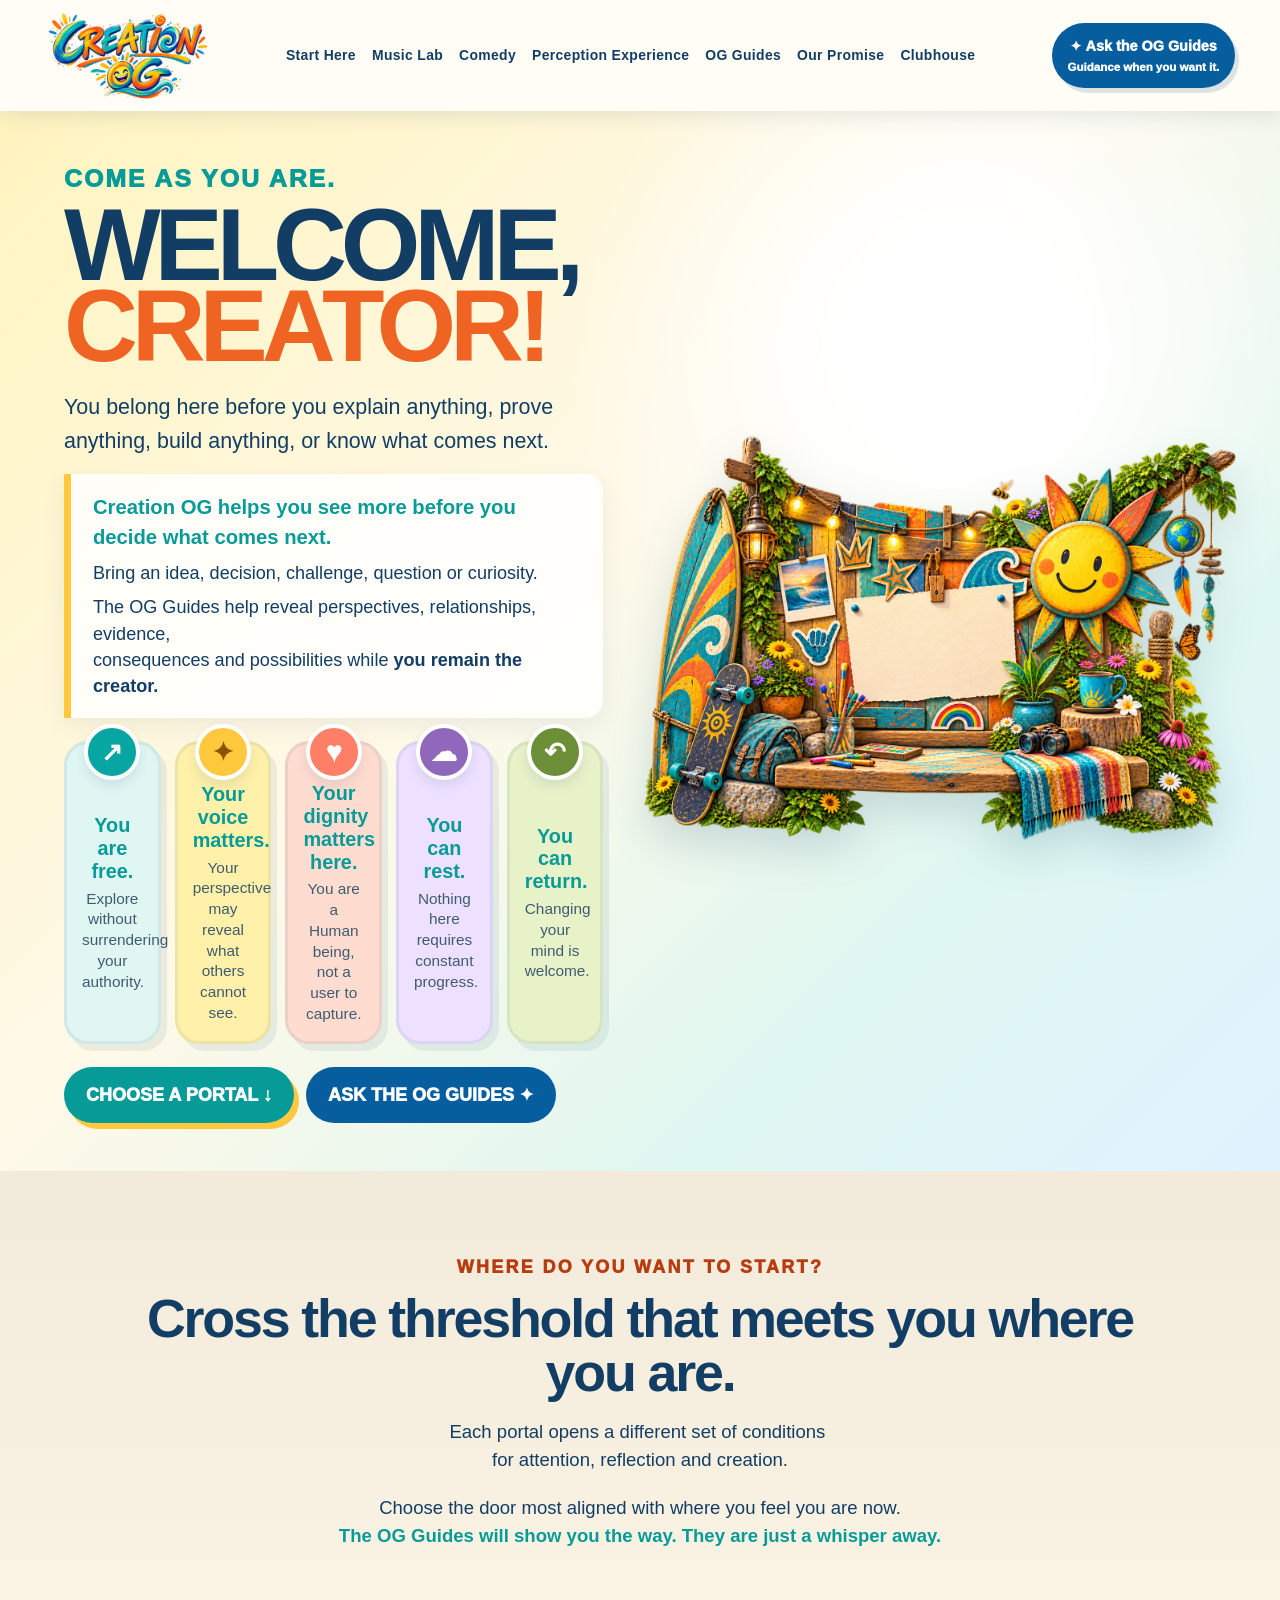
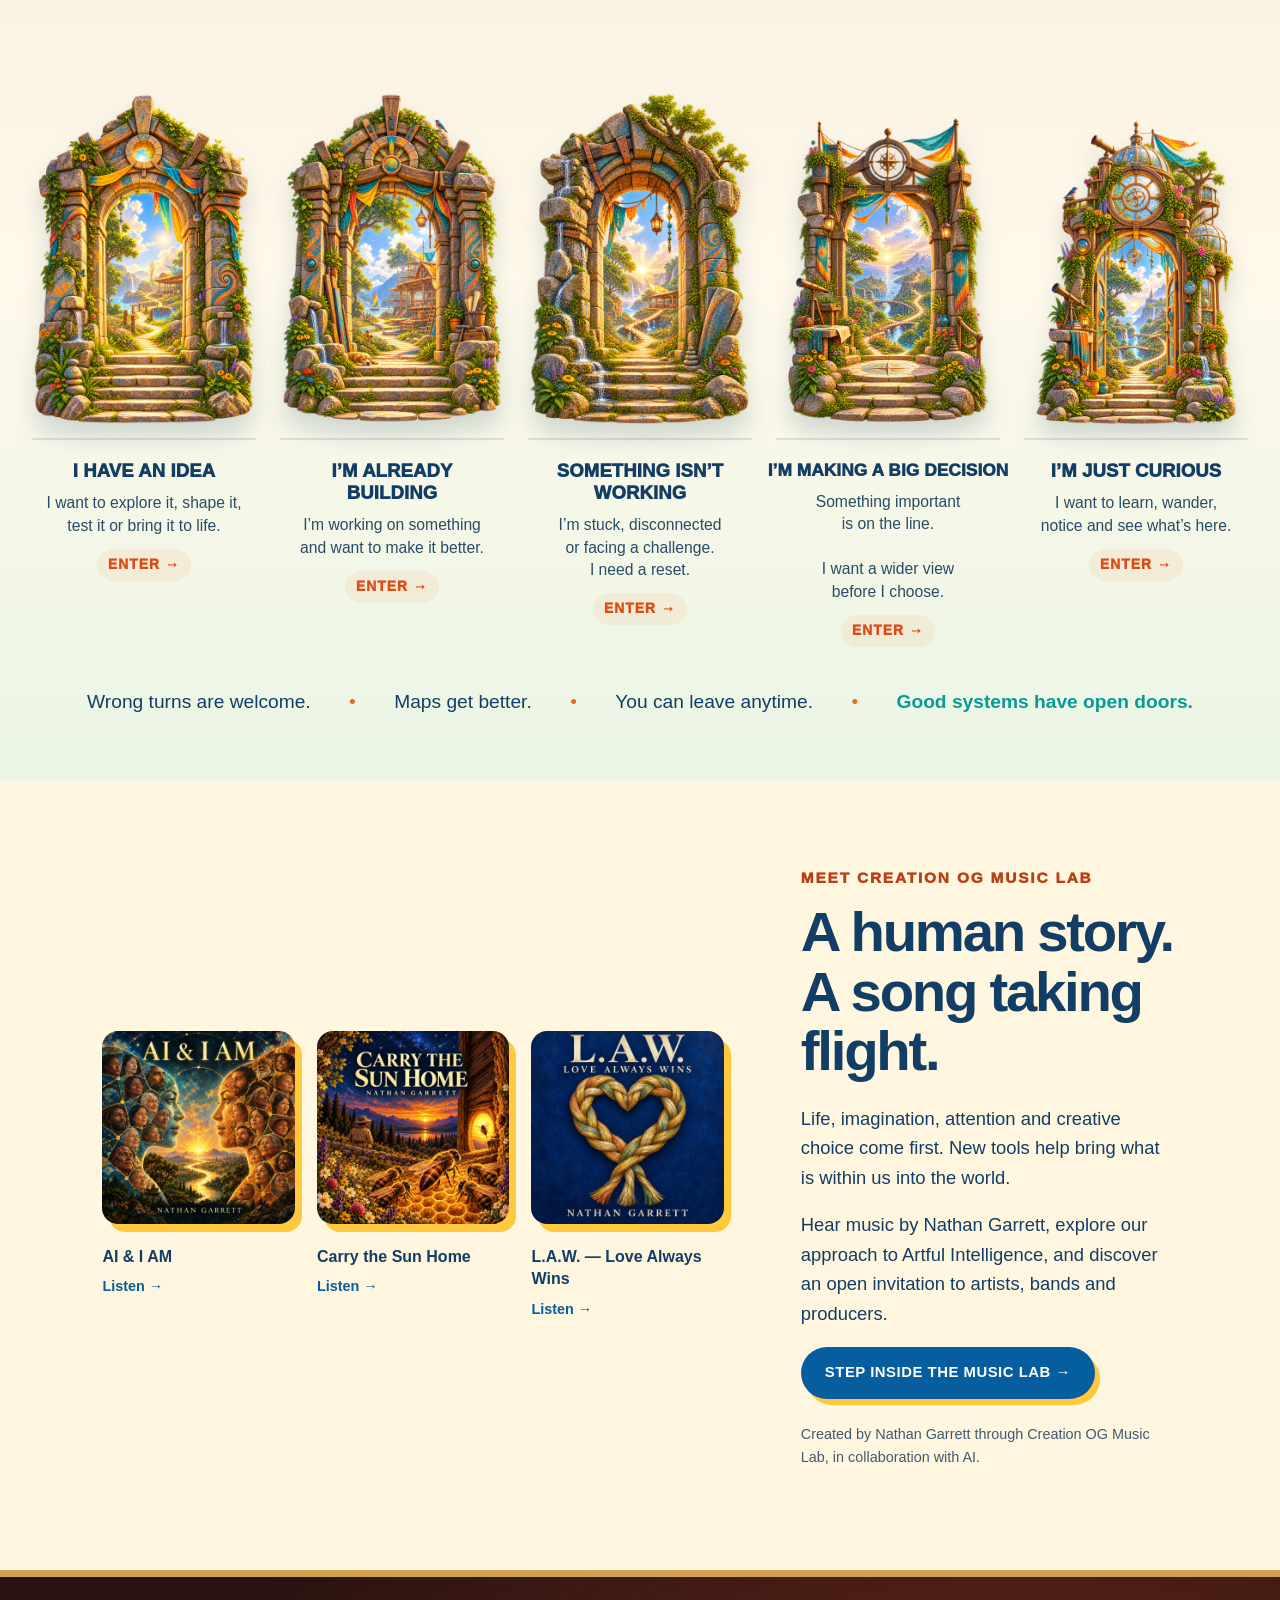
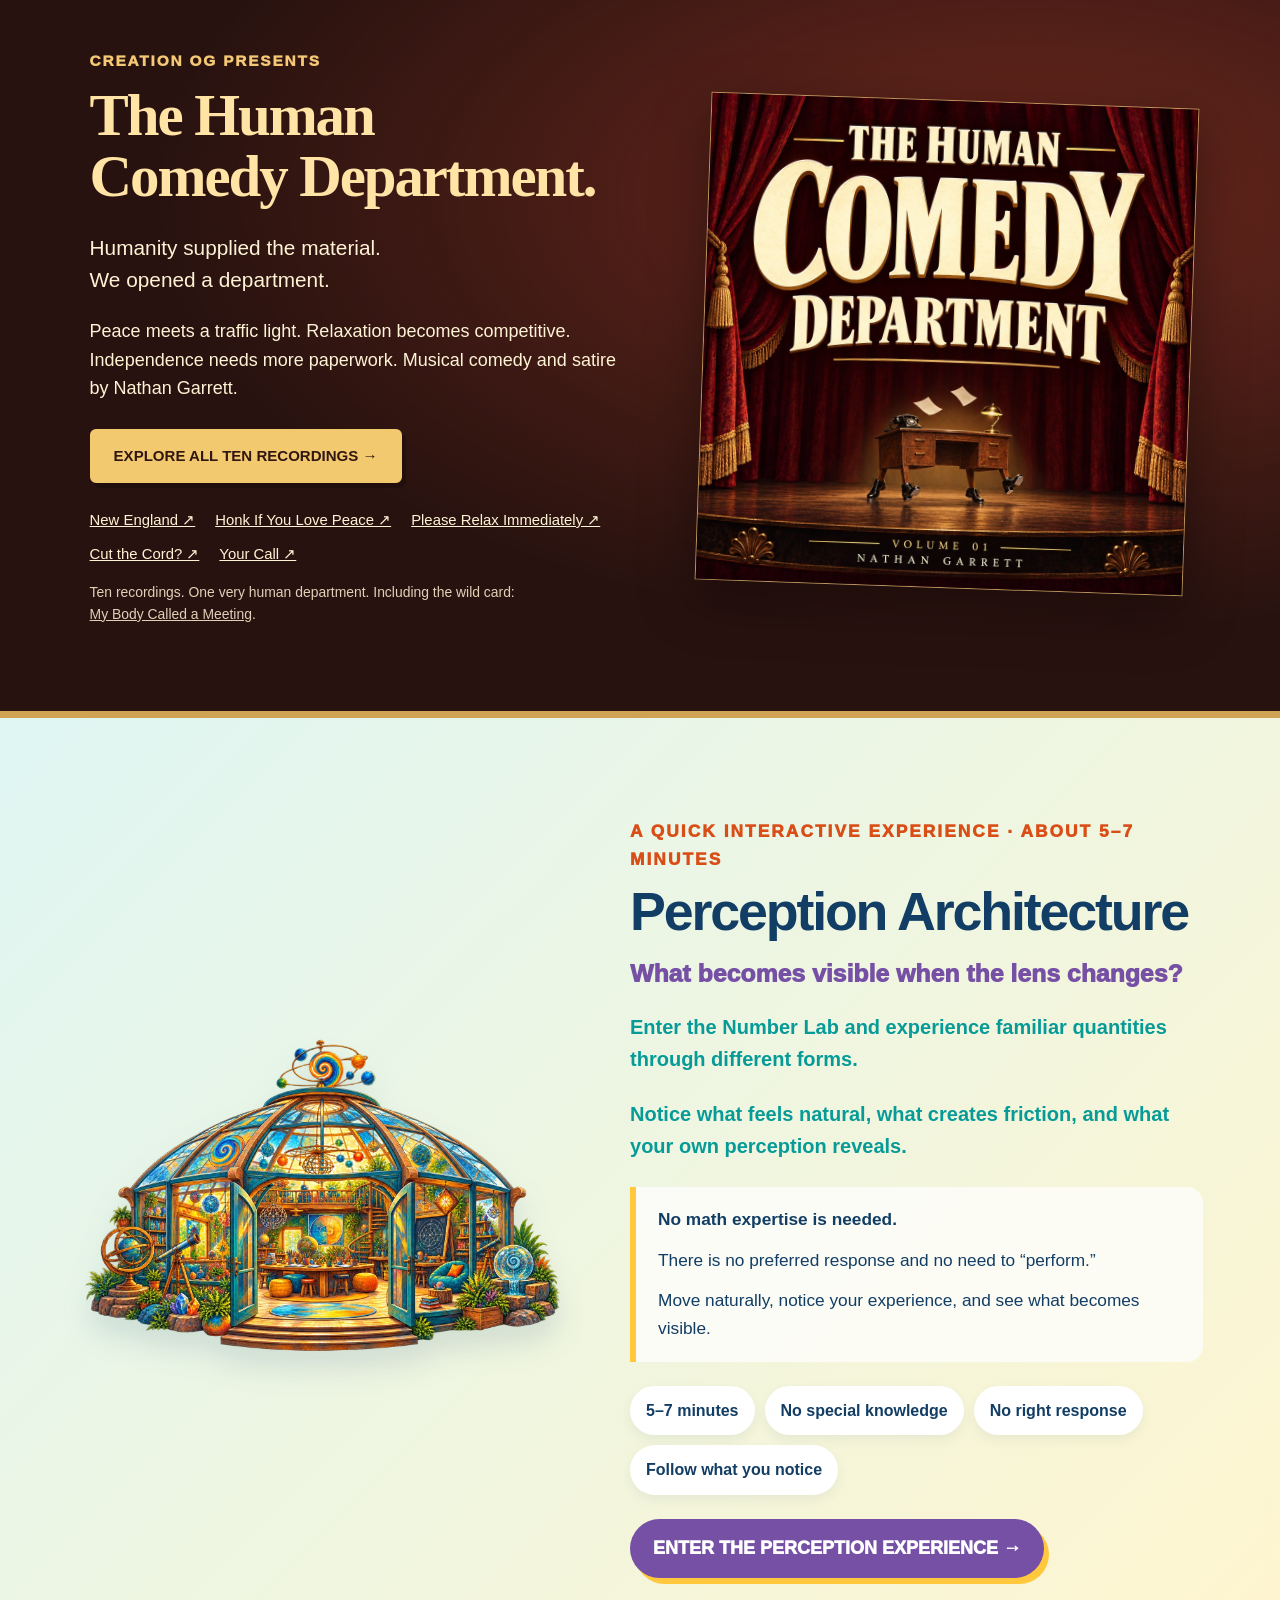
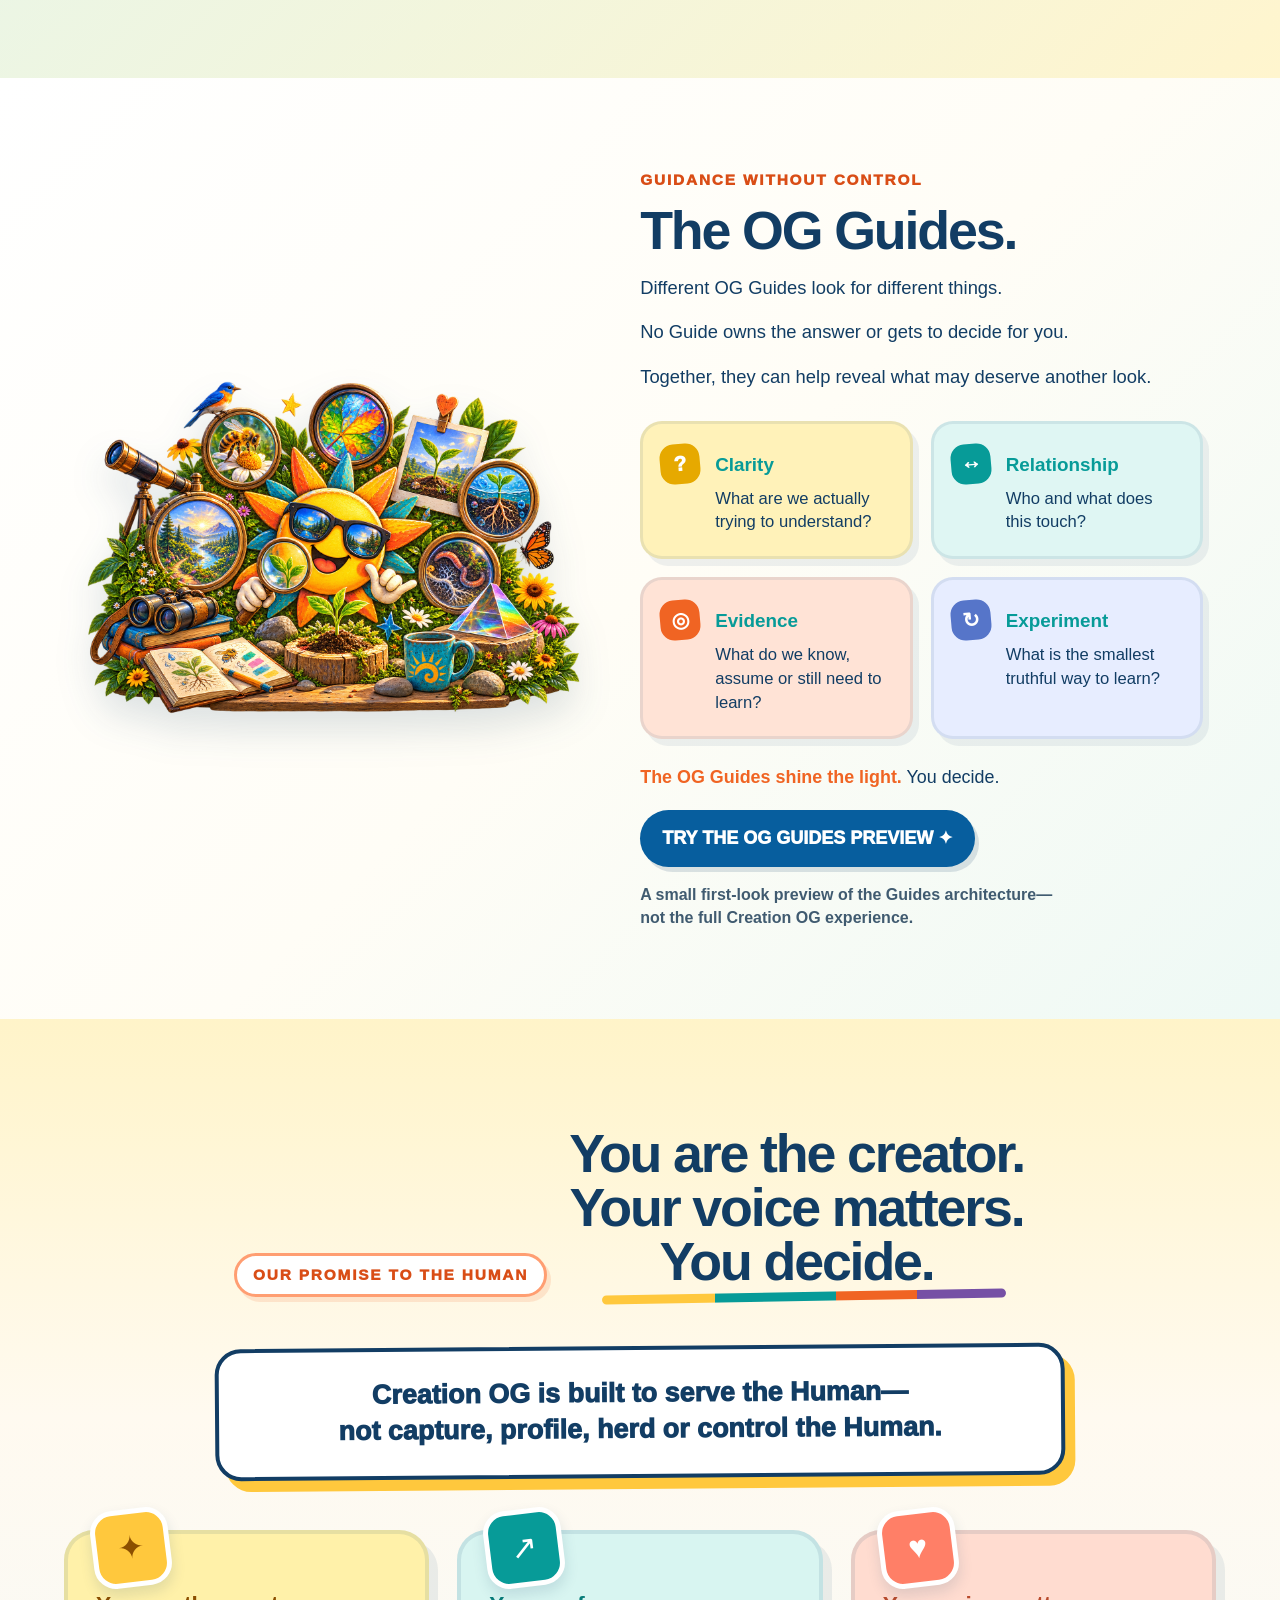
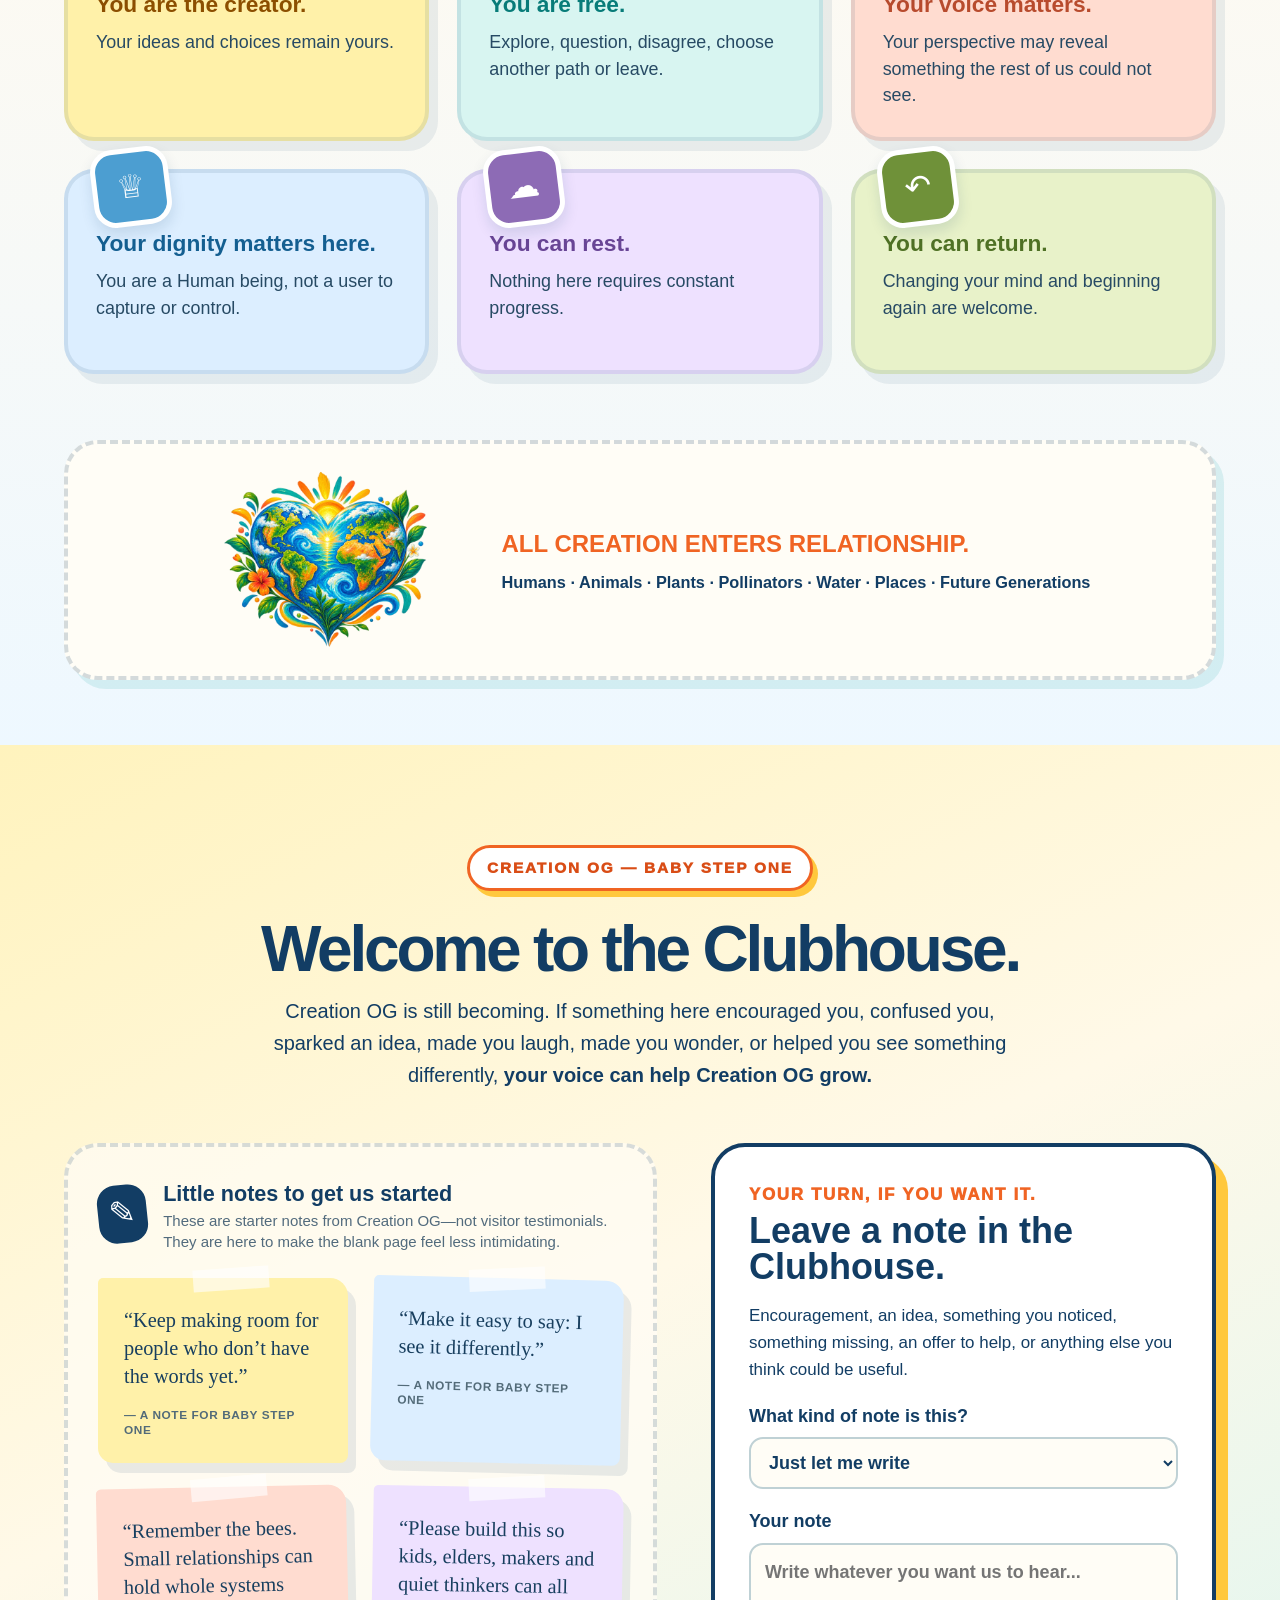
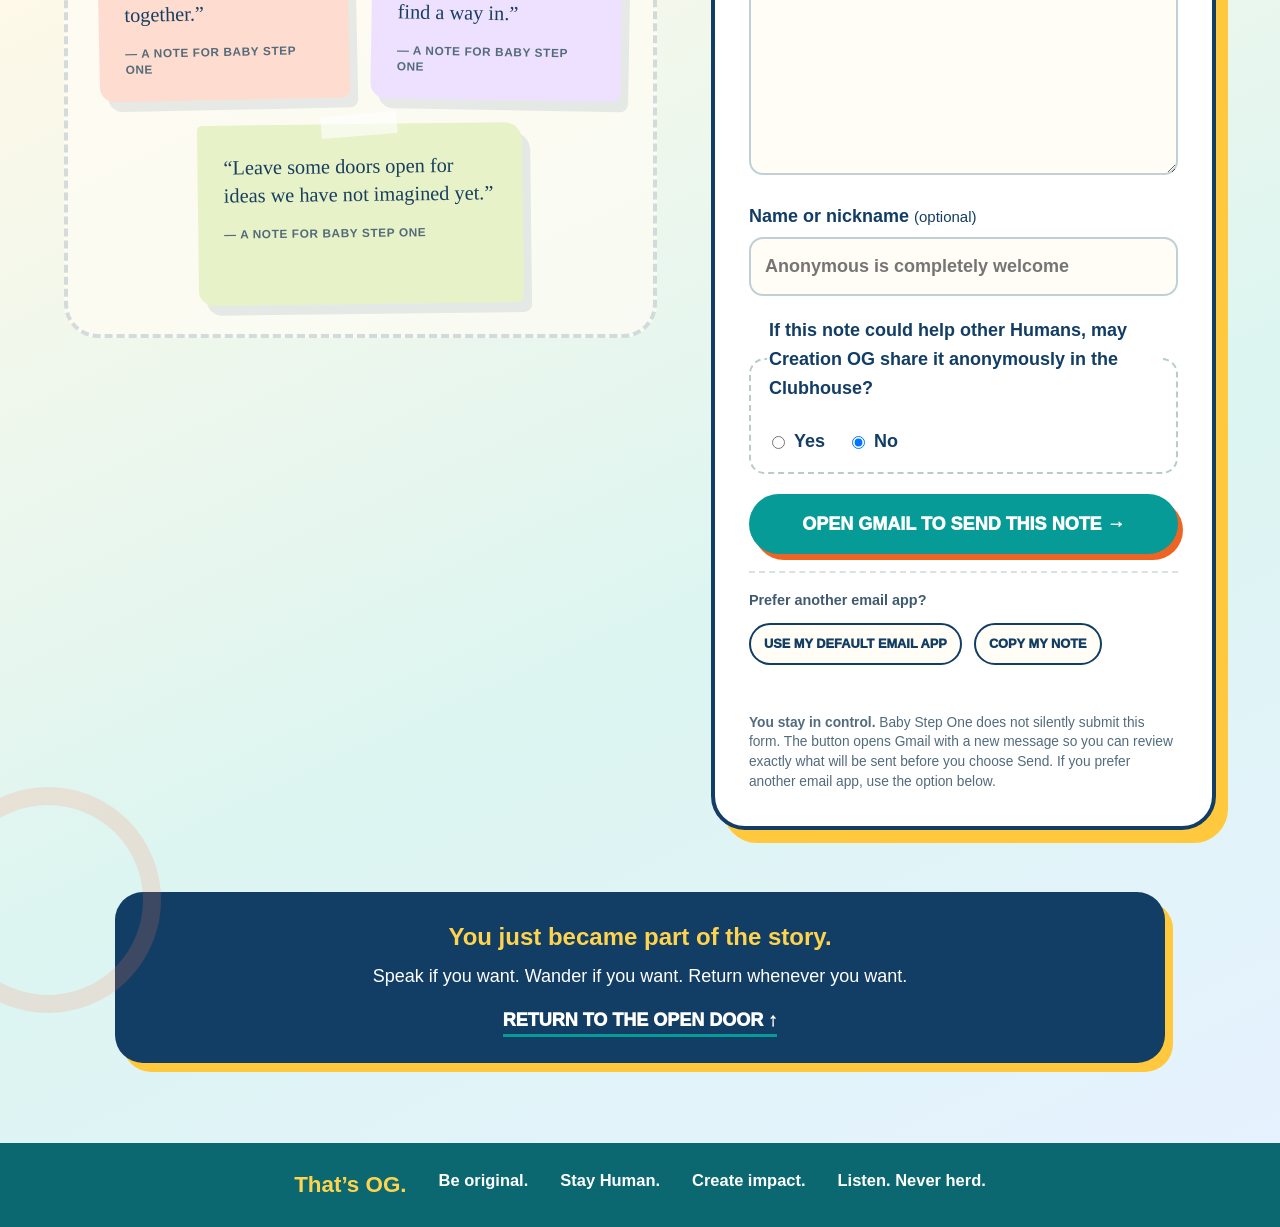
==== commit cd60df83: "Expand Human Comedy Department to ten recordings with wild card" ====
--- a/index.html
+++ b/index.html
@@ -1 +1 @@
-<!doctype html><html lang="en"><head><meta charset="utf-8"><meta name="viewport" content="width=device-width,initial-scale=1"><title>Creation OG — Welcome, Creator</title><meta name="description" content="Creation OG is a Human-led operating guide for consequential creation. Bring an idea, decision, challenge, question or curiosity. See more. You decide."><link rel="stylesheet" href="assets/site.css"><link rel="stylesheet" href="assets/music-lab.css?v=20260930-law"><link rel="stylesheet" href="assets/comedy.css?v=20261001b"></head><body id="top"><header class="site-nav"><a class="brand" href="#top" aria-label="Creation OG home"><img src="003_creation_og_wordmark.webp" alt="Creation OG"></a><nav><a href="#portals">Start Here</a><a href="music-lab/">Music Lab</a><a href="human-comedy-department/">Comedy</a><a href="#perception">Perception Experience</a><a href="#guides">OG Guides</a><a href="#promise">Our Promise</a><a href="#clubhouse">Clubhouse</a></nav><button class="guides-button" data-guides>✦ Ask the OG Guides<span>Guidance when you want it.</span></button></header><main><section class="welcome-threshold"><div class="welcome-copy"><p class="welcome-overline">COME AS YOU ARE.</p><h1>WELCOME,<br><em>CREATOR!</em></h1><p class="welcome-body">You belong here before you explain anything, prove anything, build anything, or know what comes next.</p><div class="welcome-what"><p><strong>Creation OG helps you see more before you decide what comes next.</strong></p><p>Bring an idea, decision, challenge, question or curiosity.</p><p>The OG Guides help reveal perspectives, relationships, evidence,<br class="desktop-break"> consequences and possibilities while <strong>you remain the creator.</strong></p></div><div class="welcome-pledge" aria-label="Creation OG welcome promises"><span><b>You are free.</b><small>Explore without surrendering your authority.</small></span><span><b>Your voice matters.</b><small>Your perspective may reveal what others cannot see.</small></span><span><b>Your dignity matters here.</b><small>You are a Human being, not a user to capture.</small></span><span><b>You can rest.</b><small>Nothing here requires constant progress.</small></span><span><b>You can return.</b><small>Changing your mind is welcome.</small></span></div><div class="welcome-actions"><a href="#portals" class="welcome-enter">CHOOSE A PORTAL ↓</a><button class="welcome-guides" data-guides>ASK THE OG GUIDES ✦</button></div></div><div class="welcome-art"><div class="creator-place"><img src="hero-creators-place.png" alt="A handcrafted Creation OG welcome place with a smiling sun, creative tools, living plants and an intentionally blank card waiting for what the visitor brings"></div></div></section><section id="portals" class="portals-section"><div class="section-intro"><p class="eyebrow">WHERE DO YOU WANT TO START?</p><h2>Cross the threshold that meets you where you are.</h2><p>Each portal opens a different set of conditions<br>for attention, reflection and creation.</p><p class="portal-guidance">Choose the door most aligned with where you feel you are now.<br><strong>The OG Guides will show you the way. They are just a whisper away.</strong></p></div><div class="portal-gallery"><button class="portal-card" data-door-mode="idea"><span class="portal-image"><img src="portal-idea.png" alt="An open Creation OG portal leading toward a bright landscape of possibility"></span><span class="portal-caption"><b>I HAVE AN IDEA</b><small>I want to explore it, shape it,<br>test it or bring it to life.</small><em>ENTER →</em></span></button><button class="portal-card" data-door-mode="building"><span class="portal-image"><img src="portal-building.png" alt="An open Creation OG portal leading toward a living workshop where something is being built"></span><span class="portal-caption"><b>I’M ALREADY BUILDING</b><small>I’m working on something<br>and want to make it better.</small><em>ENTER →</em></span></button><button class="portal-card" data-door-mode="stuck"><span class="portal-image"><img src="portal-reset.png" alt="An open Creation OG portal showing repair, adaptation, water and another way forward"></span><span class="portal-caption"><b>SOMETHING ISN’T WORKING</b><small>I’m stuck, disconnected<br>or facing a challenge.<br>I need a reset.</small><em>ENTER →</em></span></button><button class="portal-card portal-decision" data-door-mode="decision"><span class="portal-image"><img src="portal-decision.png" alt="An open Creation OG threshold overlooking many possible paths and a wide horizon"></span><span class="portal-caption"><b><span>I’M MAKING A</span> <span>BIG DECISION</span></b><small>Something important<br>is on the line.<br><br>I want a wider view<br>before I choose.</small><em>ENTER →</em></span></button><button class="portal-card" data-door-mode="curious"><span class="portal-image"><img src="portal-curious.png" alt="An open Creation OG exploration portal filled with glass, plants, observation tools and paths to discover"></span><span class="portal-caption"><b>I’M JUST CURIOUS</b><small>I want to learn, wander,<br>notice and see what’s here.</small><em>ENTER →</em></span></button></div><div class="portal-law"><span>Wrong turns are welcome.</span><span>Maps get better.</span><span>You can leave anytime.</span><span><b>Good systems have open doors.</b></span></div></section><section id="music-lab" class="music-home"><div class="music-home-art music-home-pair"><a href="music-lab/#listen" aria-label="Listen to AI and I AM"><figure><img src="assets/ai-and-i-am.jpg" alt="AI &amp; I AM by Nathan Garrett cover art showing human and technological faces filled with people, meeting over a golden sunrise" loading="lazy" width="900" height="900"><figcaption>AI &amp; I AM <span>Listen →</span></figcaption></figure></a><a href="music-lab/#carry-the-sun-home" aria-label="Listen to Carry the Sun Home"><figure><img src="assets/carry-the-sun-home.jpg" alt="Carry the Sun Home by Nathan Garrett cover art with honeybees and a sunlit hive" loading="lazy" width="900" height="900"><figcaption>Carry the Sun Home <span>Listen →</span></figcaption></figure></a><a href="music-lab/#love-always-wins" aria-label="Listen to L.A.W. — Love Always Wins"><figure><img src="assets/law-love-always-wins.jpg" alt="L.A.W. — Love Always Wins by Nathan Garrett cover: a golden woven heart against deep blue linen" loading="lazy" width="900" height="900"><figcaption>L.A.W. — Love Always Wins <span>Listen →</span></figcaption></figure></a></div><div class="music-home-copy"><p class="eyebrow">MEET CREATION OG MUSIC LAB</p><h2>A human story.<br>A song taking flight.</h2><p>Life, imagination, attention and creative choice come first. New tools help bring what is within us into the world.</p><p>Hear music by Nathan Garrett, explore our approach to Artful Intelligence, and discover an open invitation to artists, bands and producers.</p><a class="music-button" href="music-lab/">STEP INSIDE THE MUSIC LAB →</a><p class="music-small">Created by Nathan Garrett through Creation OG Music Lab, in collaboration with AI.</p></div></section><section id="human-comedy-department" class="comedy-home"><div><p class="eyebrow">CREATION OG PRESENTS</p><h2>The Human<br>Comedy Department.</h2><p class="comedy-lead">Humanity supplied the material.<br>We opened a department.</p><p>Peace meets a traffic light. Relaxation becomes competitive. Independence needs more paperwork. Musical comedy and satire by Nathan Garrett.</p><div class="comedy-actions"><a class="comedy-button" href="human-comedy-department/">STEP INTO THE DEPARTMENT →</a></div><div class="comedy-home-links"><a href="human-comedy-department/#new-england">New England ↗</a><a href="human-comedy-department/#honk-if-you-love-peace">Honk If You Love Peace ↗</a><a href="human-comedy-department/#please-relax-immediately">Please Relax Immediately ↗</a><a href="human-comedy-department/#cut-the-cord">Cut the Cord? ↗</a><a href="human-comedy-department/#your-call">Your Call ↗</a></div><p class="comedy-small">A distinct creative department within Creation OG.</p></div><a class="comedy-home-art" href="human-comedy-department/" aria-label="Explore The Human Comedy Department"><img src="assets/human-comedy-department.jpg" width="1000" height="1000" loading="lazy" alt="The Human Comedy Department by Nathan Garrett: golden theater lettering, red curtains and a desk wearing shoes"></a></section><section id="perception" class="number-lab-feature"><div class="lab-art"><img src="007_number_lab.webp" alt="The Creation OG Number Lab"></div><div class="lab-copy"><p class="eyebrow">A QUICK INTERACTIVE EXPERIENCE · ABOUT 5–7 MINUTES</p><h2>Perception Architecture</h2><p class="lab-question">What becomes visible when the lens changes?</p><p class="lab-lead">Enter the Number Lab and experience familiar quantities through different forms.</p><p class="lab-lead-second">Notice what feels natural, what creates friction, and what your own perception reveals.</p><div class="lab-reassurance"><p><strong>No math expertise is needed.</strong></p><p>There is no preferred response and no need to “perform.”</p><p>Move naturally, notice your experience, and see what becomes visible.</p></div><div class="lab-principles"><span>5–7 minutes</span><span>No special knowledge</span><span>No right response</span><span>Follow what you notice</span></div><a class="lab-enter" href="experiment-001a/">ENTER THE PERCEPTION EXPERIENCE →</a></div></section><section id="guides" class="guides-section"><div class="guides-art"><img src="og-guides-shine-the-light.png" alt="The Creation OG sunshine wearing dark lenses and exploring one living seedling through many perspectives, including roots, pollination, patterns and the wider living world"></div><div class="guides-copy"><p class="eyebrow">GUIDANCE WITHOUT CONTROL</p><h2>The OG Guides.</h2><div class="guides-intro"><p>Different OG Guides look for different things.</p><p>No Guide owns the answer or gets to decide for you.</p><p>Together, they can help reveal what may deserve another look.</p></div><div class="guide-list"><span><b>Clarity</b><span>What are we actually trying to understand?</span></span><span><b>Relationship</b><span>Who and what does this touch?</span></span><span><b>Evidence</b><span>What do we know,<br>assume or still need to learn?</span></span><span><b>Experiment</b><span>What is the smallest truthful way to learn?</span></span></div><p class="guides-rule"><strong>The OG Guides shine the light.</strong> You decide.</p><button class="primary-button" data-guides>TRY THE OG GUIDES PREVIEW ✦</button><p class="guides-preview-note">A small first-look preview of the Guides architecture—<br class="review-break">not the full Creation OG experience.</p></div></section><section id="promise" class="promise-section"><div class="promise-copy"><p class="eyebrow">OUR PROMISE TO THE HUMAN</p><h2>You are the creator.<br>Your voice matters.<br>You decide.</h2><p class="human-service-promise">Creation OG is built to serve the Human—<br class="review-break">not capture, profile, herd or control the Human.</p></div><div class="promise-grid"><article class="promise-card promise-card-one"><b>You are the creator.</b><p>Your ideas and choices remain yours.</p></article><article class="promise-card promise-card-two"><b>You are free.</b><p>Explore, question, disagree, choose another path or leave.</p></article><article class="promise-card promise-card-three"><b>Your voice matters.</b><p>Your perspective may reveal something the rest of us could not see.</p></article><article class="promise-card promise-card-four"><b>Your dignity matters here.</b><p>You are a Human being, not a user to capture or control.</p></article><article class="promise-card promise-card-five"><b>You can rest.</b><p>Nothing here requires constant progress.</p></article><article class="promise-card promise-card-six"><b>You can return.</b><p>Changing your mind and beginning again are welcome.</p></article></div><div class="promise-bottom"><img src="008_earth_heart.webp" alt="Earth held as a living heart in the Creation OG visual language"><div><b>ALL CREATION ENTERS RELATIONSHIP.</b><span class="relationship-line">Humans · Animals · Plants · Pollinators · Water · Places · Future&nbsp;Generations</span></div></div></section><section id="clubhouse" class="clubhouse-section"><div class="clubhouse-heading"><p class="eyebrow">CREATION OG — BABY STEP ONE</p><h2>Welcome to the Clubhouse.</h2><p>Creation OG is still becoming. If something here encouraged you, confused you, sparked an idea, made you laugh, made you wonder, or helped you see something differently, <strong>your voice can help Creation OG grow.</strong></p></div><div class="clubhouse-layout"><div class="clubhouse-notes"><div class="notes-title"><span>✎</span><div><b>Little notes to get us started</b><small>These are starter notes from Creation OG—not visitor testimonials. They are here to make the blank page feel less intimidating.</small></div></div><div class="note-wall"><blockquote class="hand-note note-yellow">“Keep making room for people who don’t have the words yet.”<span>— a note for Baby Step One</span></blockquote><blockquote class="hand-note note-blue">“Make it easy to say: I see it differently.”<span>— a note for Baby Step One</span></blockquote><blockquote class="hand-note note-coral">“Remember the bees. Small relationships can hold whole systems together.”<span>— a note for Baby Step One</span></blockquote><blockquote class="hand-note note-purple">“Please build this so kids, elders, makers and quiet thinkers can all find a way in.”<span>— a note for Baby Step One</span></blockquote><blockquote class="hand-note note-green">“Leave some doors open for ideas we have not imagined yet.”<span>— a note for Baby Step One</span></blockquote></div></div><div class="clubhouse-form-card"><p class="form-kicker">YOUR TURN, IF YOU WANT IT.</p><h3>Leave a note in the Clubhouse.</h3><p>Encouragement, an idea, something you noticed, something missing, an offer to help, or anything else you think could be useful.</p><form id="clubhouseForm"><label>What kind of note is this?<select id="clubhouseType"><option>Just let me write</option><option>Leave some encouragement</option><option>I have an idea</option><option>I noticed something</option><option>Something is missing</option><option>Something appeared for me</option><option>I want to help</option><option>I want to share something with other Humans</option><option>I’d rather not categorize it</option></select></label><label>Your note<textarea id="clubhouseMessage" rows="7" placeholder="Write whatever you want us to hear..."></textarea></label><label>Name or nickname <small>(optional)</small><input id="clubhouseName" type="text" placeholder="Anonymous is completely welcome"></label><fieldset><legend>If this note could help other Humans, may Creation OG share it anonymously in the Clubhouse?</legend><label><input type="radio" name="sharePermission" value="Yes"> Yes</label><label><input type="radio" name="sharePermission" value="No" checked> No</label></fieldset><button type="submit" class="clubhouse-send">OPEN GMAIL TO SEND THIS NOTE →</button><p class="clubhouse-privacy"><strong>You stay in control.</strong> Baby Step One does not silently submit this form. The button opens Gmail with a new message so you can review exactly what will be sent before you choose Send. If you prefer another email app, use the option below.</p></form></div></div><div class="clubhouse-return"><b>You just became part of the story.</b><span>Speak if you want. Wander if you want. Return whenever you want.</span><a href="#top">RETURN TO THE OPEN DOOR ↑</a></div></section></main><footer><strong>That’s OG.</strong><span>Be original.</span><span>Stay Human.</span><span>Create impact.</span><span>Listen. Never herd.</span></footer><div class="guides-panel" data-guides-panel hidden><button class="guides-close" data-guides-close aria-label="Close OG Guides preview">×</button><p class="eyebrow">OG GUIDES · FIRST-LOOK PREVIEW</p><h2>What are you bringing?</h2><p>This preview shows how different Guides can illuminate different parts of the same situation. <strong>It does not make the decision for you.</strong></p><div class="guide-starts"><button data-guide-mode="idea">I have an idea</button><button data-guide-mode="decision">I’m making a decision</button><button data-guide-mode="question">I have a question</button><button data-guide-mode="stuck">Something isn’t working</button><button data-guide-mode="curious">I’m just curious</button></div><div class="guide-response" data-guide-response><p><strong>Choose what you’re bringing.</strong></p><p>We’ll shine a few different lights on it.</p></div><p class="guides-boundary"><strong>First-look preview only.</strong> These are example Guide prompts, not the full OG Guides system. Nothing entered here is submitted or stored.</p></div><div class="guides-backdrop" data-guides-backdrop hidden></div><script src="assets/first-encounter.js"></script><script src="assets/portal-thresholds.js"></script><script src="assets/clubhouse-email.js"></script><script src="assets/launch-readiness.js"></script></body></html>+<!doctype html><html lang="en"><head><meta charset="utf-8"><meta name="viewport" content="width=device-width,initial-scale=1"><title>Creation OG — Welcome, Creator</title><meta name="description" content="Creation OG is a Human-led operating guide for consequential creation. Bring an idea, decision, challenge, question or curiosity. See more. You decide."><link rel="stylesheet" href="assets/site.css"><link rel="stylesheet" href="assets/music-lab.css?v=20260930-law"><link rel="stylesheet" href="assets/comedy.css?v=20261001b"></head><body id="top"><header class="site-nav"><a class="brand" href="#top" aria-label="Creation OG home"><img src="003_creation_og_wordmark.webp" alt="Creation OG"></a><nav><a href="#portals">Start Here</a><a href="music-lab/">Music Lab</a><a href="human-comedy-department/">Comedy</a><a href="#perception">Perception Experience</a><a href="#guides">OG Guides</a><a href="#promise">Our Promise</a><a href="#clubhouse">Clubhouse</a></nav><button class="guides-button" data-guides>✦ Ask the OG Guides<span>Guidance when you want it.</span></button></header><main><section class="welcome-threshold"><div class="welcome-copy"><p class="welcome-overline">COME AS YOU ARE.</p><h1>WELCOME,<br><em>CREATOR!</em></h1><p class="welcome-body">You belong here before you explain anything, prove anything, build anything, or know what comes next.</p><div class="welcome-what"><p><strong>Creation OG helps you see more before you decide what comes next.</strong></p><p>Bring an idea, decision, challenge, question or curiosity.</p><p>The OG Guides help reveal perspectives, relationships, evidence,<br class="desktop-break"> consequences and possibilities while <strong>you remain the creator.</strong></p></div><div class="welcome-pledge" aria-label="Creation OG welcome promises"><span><b>You are free.</b><small>Explore without surrendering your authority.</small></span><span><b>Your voice matters.</b><small>Your perspective may reveal what others cannot see.</small></span><span><b>Your dignity matters here.</b><small>You are a Human being, not a user to capture.</small></span><span><b>You can rest.</b><small>Nothing here requires constant progress.</small></span><span><b>You can return.</b><small>Changing your mind is welcome.</small></span></div><div class="welcome-actions"><a href="#portals" class="welcome-enter">CHOOSE A PORTAL ↓</a><button class="welcome-guides" data-guides>ASK THE OG GUIDES ✦</button></div></div><div class="welcome-art"><div class="creator-place"><img src="hero-creators-place.png" alt="A handcrafted Creation OG welcome place with a smiling sun, creative tools, living plants and an intentionally blank card waiting for what the visitor brings"></div></div></section><section id="portals" class="portals-section"><div class="section-intro"><p class="eyebrow">WHERE DO YOU WANT TO START?</p><h2>Cross the threshold that meets you where you are.</h2><p>Each portal opens a different set of conditions<br>for attention, reflection and creation.</p><p class="portal-guidance">Choose the door most aligned with where you feel you are now.<br><strong>The OG Guides will show you the way. They are just a whisper away.</strong></p></div><div class="portal-gallery"><button class="portal-card" data-door-mode="idea"><span class="portal-image"><img src="portal-idea.png" alt="An open Creation OG portal leading toward a bright landscape of possibility"></span><span class="portal-caption"><b>I HAVE AN IDEA</b><small>I want to explore it, shape it,<br>test it or bring it to life.</small><em>ENTER →</em></span></button><button class="portal-card" data-door-mode="building"><span class="portal-image"><img src="portal-building.png" alt="An open Creation OG portal leading toward a living workshop where something is being built"></span><span class="portal-caption"><b>I’M ALREADY BUILDING</b><small>I’m working on something<br>and want to make it better.</small><em>ENTER →</em></span></button><button class="portal-card" data-door-mode="stuck"><span class="portal-image"><img src="portal-reset.png" alt="An open Creation OG portal showing repair, adaptation, water and another way forward"></span><span class="portal-caption"><b>SOMETHING ISN’T WORKING</b><small>I’m stuck, disconnected<br>or facing a challenge.<br>I need a reset.</small><em>ENTER →</em></span></button><button class="portal-card portal-decision" data-door-mode="decision"><span class="portal-image"><img src="portal-decision.png" alt="An open Creation OG threshold overlooking many possible paths and a wide horizon"></span><span class="portal-caption"><b><span>I’M MAKING A</span> <span>BIG DECISION</span></b><small>Something important<br>is on the line.<br><br>I want a wider view<br>before I choose.</small><em>ENTER →</em></span></button><button class="portal-card" data-door-mode="curious"><span class="portal-image"><img src="portal-curious.png" alt="An open Creation OG exploration portal filled with glass, plants, observation tools and paths to discover"></span><span class="portal-caption"><b>I’M JUST CURIOUS</b><small>I want to learn, wander,<br>notice and see what’s here.</small><em>ENTER →</em></span></button></div><div class="portal-law"><span>Wrong turns are welcome.</span><span>Maps get better.</span><span>You can leave anytime.</span><span><b>Good systems have open doors.</b></span></div></section><section id="music-lab" class="music-home"><div class="music-home-art music-home-pair"><a href="music-lab/#listen" aria-label="Listen to AI and I AM"><figure><img src="assets/ai-and-i-am.jpg" alt="AI &amp; I AM by Nathan Garrett cover art showing human and technological faces filled with people, meeting over a golden sunrise" loading="lazy" width="900" height="900"><figcaption>AI &amp; I AM <span>Listen →</span></figcaption></figure></a><a href="music-lab/#carry-the-sun-home" aria-label="Listen to Carry the Sun Home"><figure><img src="assets/carry-the-sun-home.jpg" alt="Carry the Sun Home by Nathan Garrett cover art with honeybees and a sunlit hive" loading="lazy" width="900" height="900"><figcaption>Carry the Sun Home <span>Listen →</span></figcaption></figure></a><a href="music-lab/#love-always-wins" aria-label="Listen to L.A.W. — Love Always Wins"><figure><img src="assets/law-love-always-wins.jpg" alt="L.A.W. — Love Always Wins by Nathan Garrett cover: a golden woven heart against deep blue linen" loading="lazy" width="900" height="900"><figcaption>L.A.W. — Love Always Wins <span>Listen →</span></figcaption></figure></a></div><div class="music-home-copy"><p class="eyebrow">MEET CREATION OG MUSIC LAB</p><h2>A human story.<br>A song taking flight.</h2><p>Life, imagination, attention and creative choice come first. New tools help bring what is within us into the world.</p><p>Hear music by Nathan Garrett, explore our approach to Artful Intelligence, and discover an open invitation to artists, bands and producers.</p><a class="music-button" href="music-lab/">STEP INSIDE THE MUSIC LAB →</a><p class="music-small">Created by Nathan Garrett through Creation OG Music Lab, in collaboration with AI.</p></div></section><section id="human-comedy-department" class="comedy-home"><div><p class="eyebrow">CREATION OG PRESENTS</p><h2>The Human<br>Comedy Department.</h2><p class="comedy-lead">Humanity supplied the material.<br>We opened a department.</p><p>Peace meets a traffic light. Relaxation becomes competitive. Independence needs more paperwork. Musical comedy and satire by Nathan Garrett.</p><div class="comedy-actions"><a class="comedy-button" href="human-comedy-department/">EXPLORE ALL TEN RECORDINGS →</a></div><div class="comedy-home-links"><a href="human-comedy-department/#new-england">New England ↗</a><a href="human-comedy-department/#honk-if-you-love-peace">Honk If You Love Peace ↗</a><a href="human-comedy-department/#please-relax-immediately">Please Relax Immediately ↗</a><a href="human-comedy-department/#cut-the-cord">Cut the Cord? ↗</a><a href="human-comedy-department/#your-call">Your Call ↗</a></div><p class="comedy-small">Ten recordings. One very human department. Including the wild card: <a href="human-comedy-department/#my-body-called-a-meeting">My Body Called a Meeting</a>.</p></div><a class="comedy-home-art" href="human-comedy-department/" aria-label="Explore The Human Comedy Department"><img src="assets/human-comedy-department.jpg" width="1000" height="1000" loading="lazy" alt="The Human Comedy Department by Nathan Garrett: golden theater lettering, red curtains and a desk wearing shoes"></a></section><section id="perception" class="number-lab-feature"><div class="lab-art"><img src="007_number_lab.webp" alt="The Creation OG Number Lab"></div><div class="lab-copy"><p class="eyebrow">A QUICK INTERACTIVE EXPERIENCE · ABOUT 5–7 MINUTES</p><h2>Perception Architecture</h2><p class="lab-question">What becomes visible when the lens changes?</p><p class="lab-lead">Enter the Number Lab and experience familiar quantities through different forms.</p><p class="lab-lead-second">Notice what feels natural, what creates friction, and what your own perception reveals.</p><div class="lab-reassurance"><p><strong>No math expertise is needed.</strong></p><p>There is no preferred response and no need to “perform.”</p><p>Move naturally, notice your experience, and see what becomes visible.</p></div><div class="lab-principles"><span>5–7 minutes</span><span>No special knowledge</span><span>No right response</span><span>Follow what you notice</span></div><a class="lab-enter" href="experiment-001a/">ENTER THE PERCEPTION EXPERIENCE →</a></div></section><section id="guides" class="guides-section"><div class="guides-art"><img src="og-guides-shine-the-light.png" alt="The Creation OG sunshine wearing dark lenses and exploring one living seedling through many perspectives, including roots, pollination, patterns and the wider living world"></div><div class="guides-copy"><p class="eyebrow">GUIDANCE WITHOUT CONTROL</p><h2>The OG Guides.</h2><div class="guides-intro"><p>Different OG Guides look for different things.</p><p>No Guide owns the answer or gets to decide for you.</p><p>Together, they can help reveal what may deserve another look.</p></div><div class="guide-list"><span><b>Clarity</b><span>What are we actually trying to understand?</span></span><span><b>Relationship</b><span>Who and what does this touch?</span></span><span><b>Evidence</b><span>What do we know,<br>assume or still need to learn?</span></span><span><b>Experiment</b><span>What is the smallest truthful way to learn?</span></span></div><p class="guides-rule"><strong>The OG Guides shine the light.</strong> You decide.</p><button class="primary-button" data-guides>TRY THE OG GUIDES PREVIEW ✦</button><p class="guides-preview-note">A small first-look preview of the Guides architecture—<br class="review-break">not the full Creation OG experience.</p></div></section><section id="promise" class="promise-section"><div class="promise-copy"><p class="eyebrow">OUR PROMISE TO THE HUMAN</p><h2>You are the creator.<br>Your voice matters.<br>You decide.</h2><p class="human-service-promise">Creation OG is built to serve the Human—<br class="review-break">not capture, profile, herd or control the Human.</p></div><div class="promise-grid"><article class="promise-card promise-card-one"><b>You are the creator.</b><p>Your ideas and choices remain yours.</p></article><article class="promise-card promise-card-two"><b>You are free.</b><p>Explore, question, disagree, choose another path or leave.</p></article><article class="promise-card promise-card-three"><b>Your voice matters.</b><p>Your perspective may reveal something the rest of us could not see.</p></article><article class="promise-card promise-card-four"><b>Your dignity matters here.</b><p>You are a Human being, not a user to capture or control.</p></article><article class="promise-card promise-card-five"><b>You can rest.</b><p>Nothing here requires constant progress.</p></article><article class="promise-card promise-card-six"><b>You can return.</b><p>Changing your mind and beginning again are welcome.</p></article></div><div class="promise-bottom"><img src="008_earth_heart.webp" alt="Earth held as a living heart in the Creation OG visual language"><div><b>ALL CREATION ENTERS RELATIONSHIP.</b><span class="relationship-line">Humans · Animals · Plants · Pollinators · Water · Places · Future&nbsp;Generations</span></div></div></section><section id="clubhouse" class="clubhouse-section"><div class="clubhouse-heading"><p class="eyebrow">CREATION OG — BABY STEP ONE</p><h2>Welcome to the Clubhouse.</h2><p>Creation OG is still becoming. If something here encouraged you, confused you, sparked an idea, made you laugh, made you wonder, or helped you see something differently, <strong>your voice can help Creation OG grow.</strong></p></div><div class="clubhouse-layout"><div class="clubhouse-notes"><div class="notes-title"><span>✎</span><div><b>Little notes to get us started</b><small>These are starter notes from Creation OG—not visitor testimonials. They are here to make the blank page feel less intimidating.</small></div></div><div class="note-wall"><blockquote class="hand-note note-yellow">“Keep making room for people who don’t have the words yet.”<span>— a note for Baby Step One</span></blockquote><blockquote class="hand-note note-blue">“Make it easy to say: I see it differently.”<span>— a note for Baby Step One</span></blockquote><blockquote class="hand-note note-coral">“Remember the bees. Small relationships can hold whole systems together.”<span>— a note for Baby Step One</span></blockquote><blockquote class="hand-note note-purple">“Please build this so kids, elders, makers and quiet thinkers can all find a way in.”<span>— a note for Baby Step One</span></blockquote><blockquote class="hand-note note-green">“Leave some doors open for ideas we have not imagined yet.”<span>— a note for Baby Step One</span></blockquote></div></div><div class="clubhouse-form-card"><p class="form-kicker">YOUR TURN, IF YOU WANT IT.</p><h3>Leave a note in the Clubhouse.</h3><p>Encouragement, an idea, something you noticed, something missing, an offer to help, or anything else you think could be useful.</p><form id="clubhouseForm"><label>What kind of note is this?<select id="clubhouseType"><option>Just let me write</option><option>Leave some encouragement</option><option>I have an idea</option><option>I noticed something</option><option>Something is missing</option><option>Something appeared for me</option><option>I want to help</option><option>I want to share something with other Humans</option><option>I’d rather not categorize it</option></select></label><label>Your note<textarea id="clubhouseMessage" rows="7" placeholder="Write whatever you want us to hear..."></textarea></label><label>Name or nickname <small>(optional)</small><input id="clubhouseName" type="text" placeholder="Anonymous is completely welcome"></label><fieldset><legend>If this note could help other Humans, may Creation OG share it anonymously in the Clubhouse?</legend><label><input type="radio" name="sharePermission" value="Yes"> Yes</label><label><input type="radio" name="sharePermission" value="No" checked> No</label></fieldset><button type="submit" class="clubhouse-send">OPEN GMAIL TO SEND THIS NOTE →</button><p class="clubhouse-privacy"><strong>You stay in control.</strong> Baby Step One does not silently submit this form. The button opens Gmail with a new message so you can review exactly what will be sent before you choose Send. If you prefer another email app, use the option below.</p></form></div></div><div class="clubhouse-return"><b>You just became part of the story.</b><span>Speak if you want. Wander if you want. Return whenever you want.</span><a href="#top">RETURN TO THE OPEN DOOR ↑</a></div></section></main><footer><strong>That’s OG.</strong><span>Be original.</span><span>Stay Human.</span><span>Create impact.</span><span>Listen. Never herd.</span></footer><div class="guides-panel" data-guides-panel hidden><button class="guides-close" data-guides-close aria-label="Close OG Guides preview">×</button><p class="eyebrow">OG GUIDES · FIRST-LOOK PREVIEW</p><h2>What are you bringing?</h2><p>This preview shows how different Guides can illuminate different parts of the same situation. <strong>It does not make the decision for you.</strong></p><div class="guide-starts"><button data-guide-mode="idea">I have an idea</button><button data-guide-mode="decision">I’m making a decision</button><button data-guide-mode="question">I have a question</button><button data-guide-mode="stuck">Something isn’t working</button><button data-guide-mode="curious">I’m just curious</button></div><div class="guide-response" data-guide-response><p><strong>Choose what you’re bringing.</strong></p><p>We’ll shine a few different lights on it.</p></div><p class="guides-boundary"><strong>First-look preview only.</strong> These are example Guide prompts, not the full OG Guides system. Nothing entered here is submitted or stored.</p></div><div class="guides-backdrop" data-guides-backdrop hidden></div><script src="assets/first-encounter.js"></script><script src="assets/portal-thresholds.js"></script><script src="assets/clubhouse-email.js"></script><script src="assets/launch-readiness.js"></script></body></html>
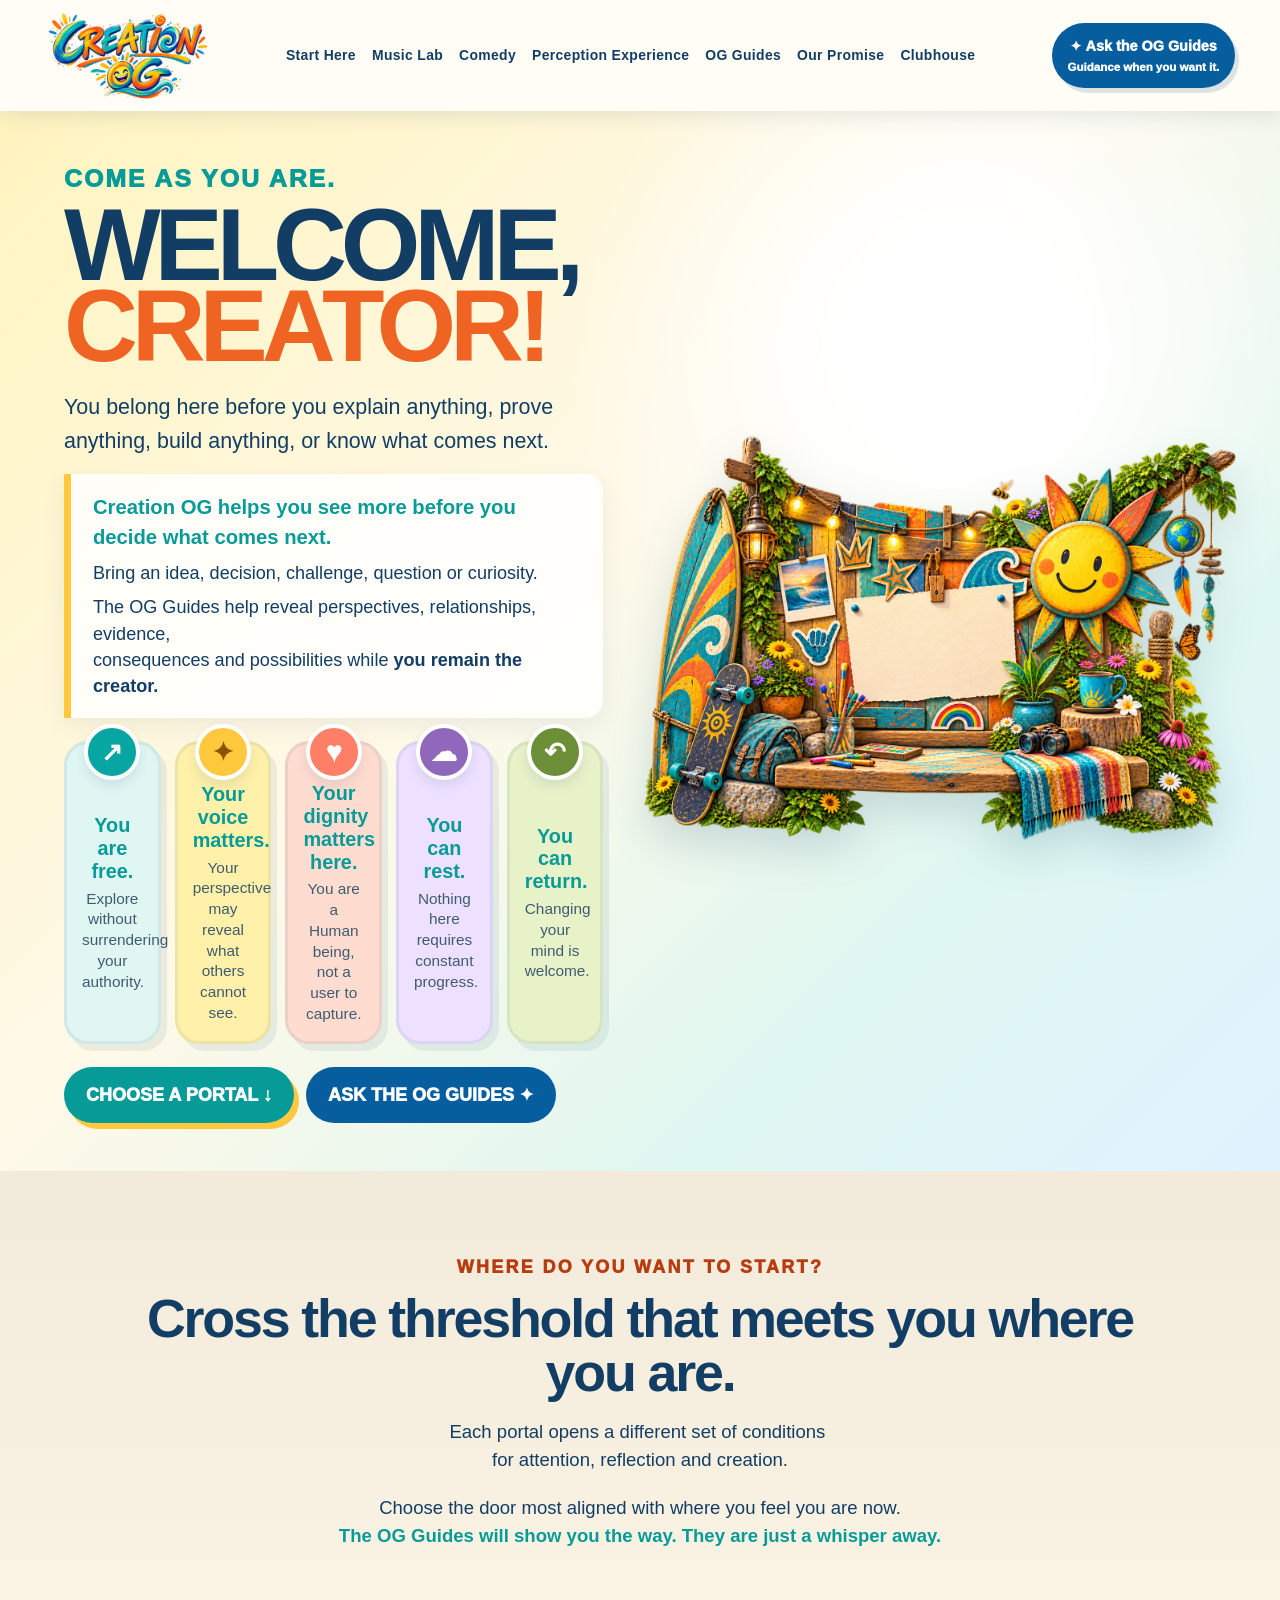
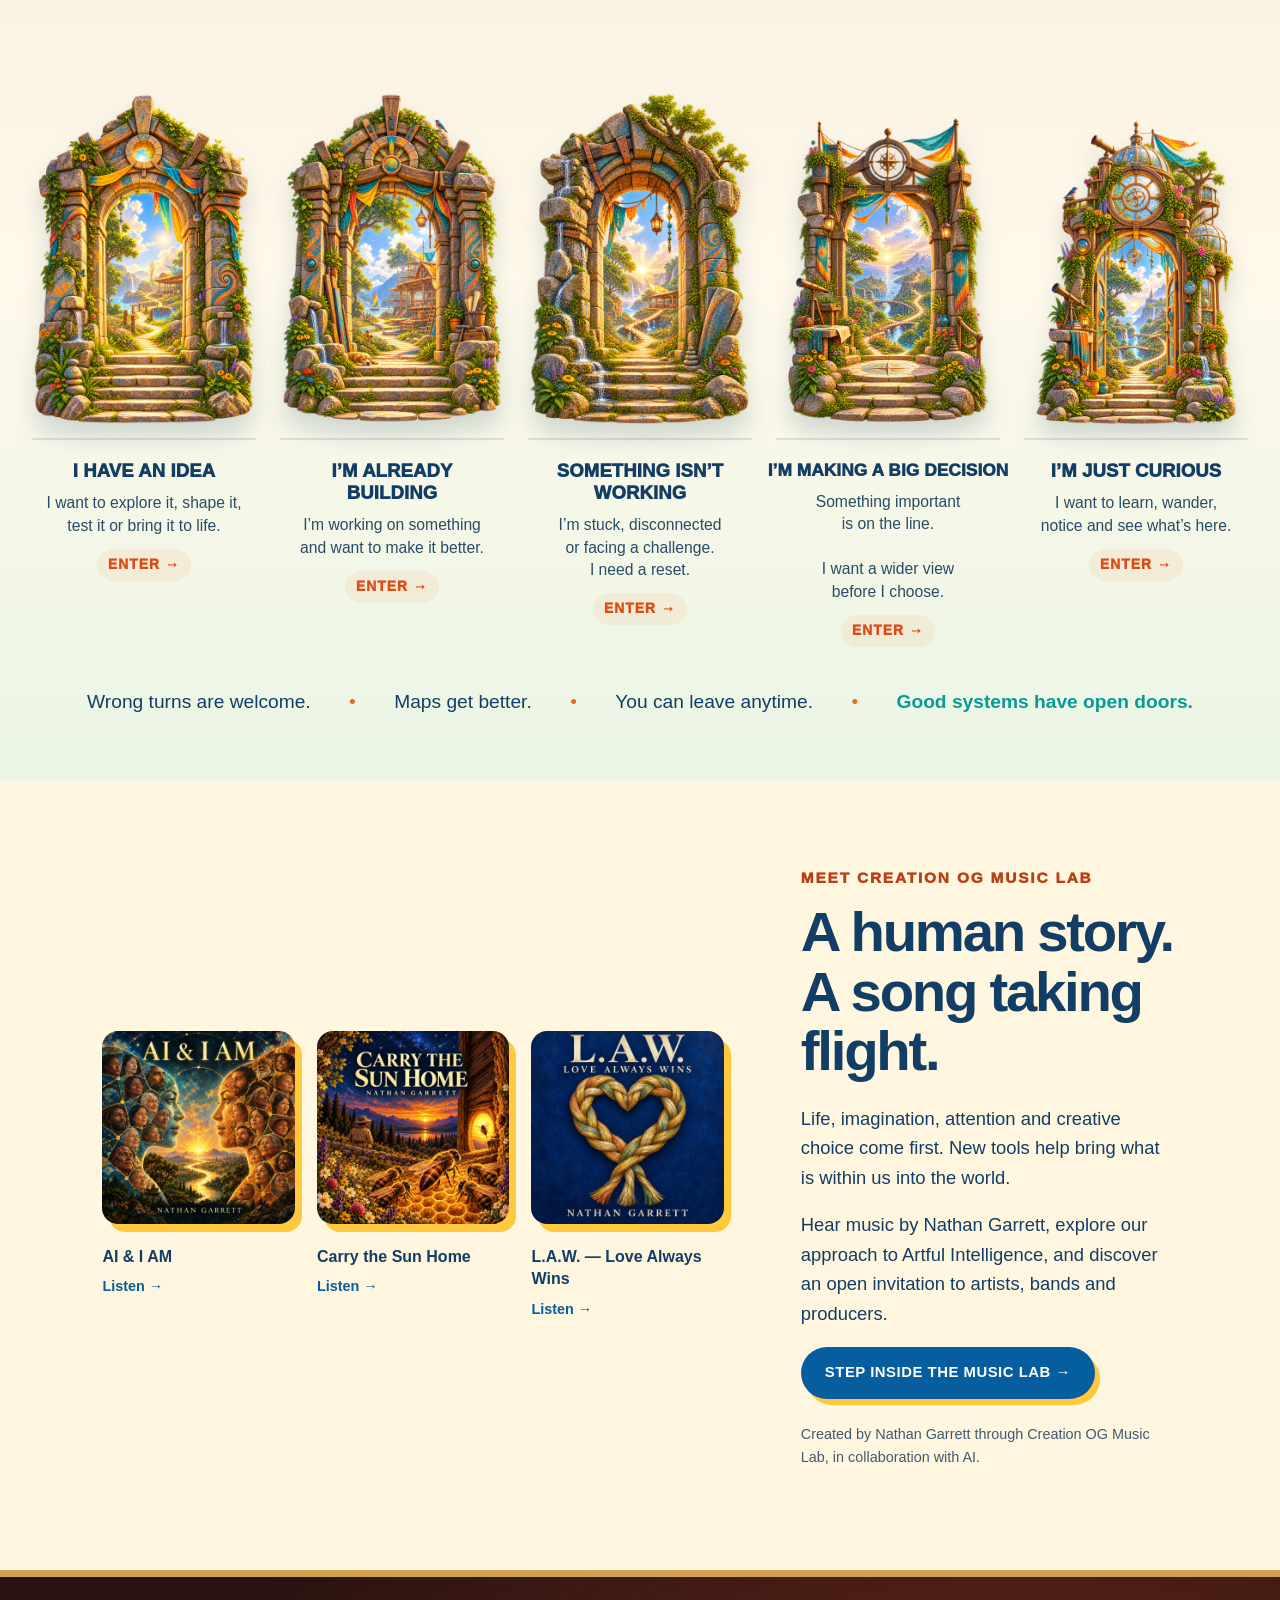
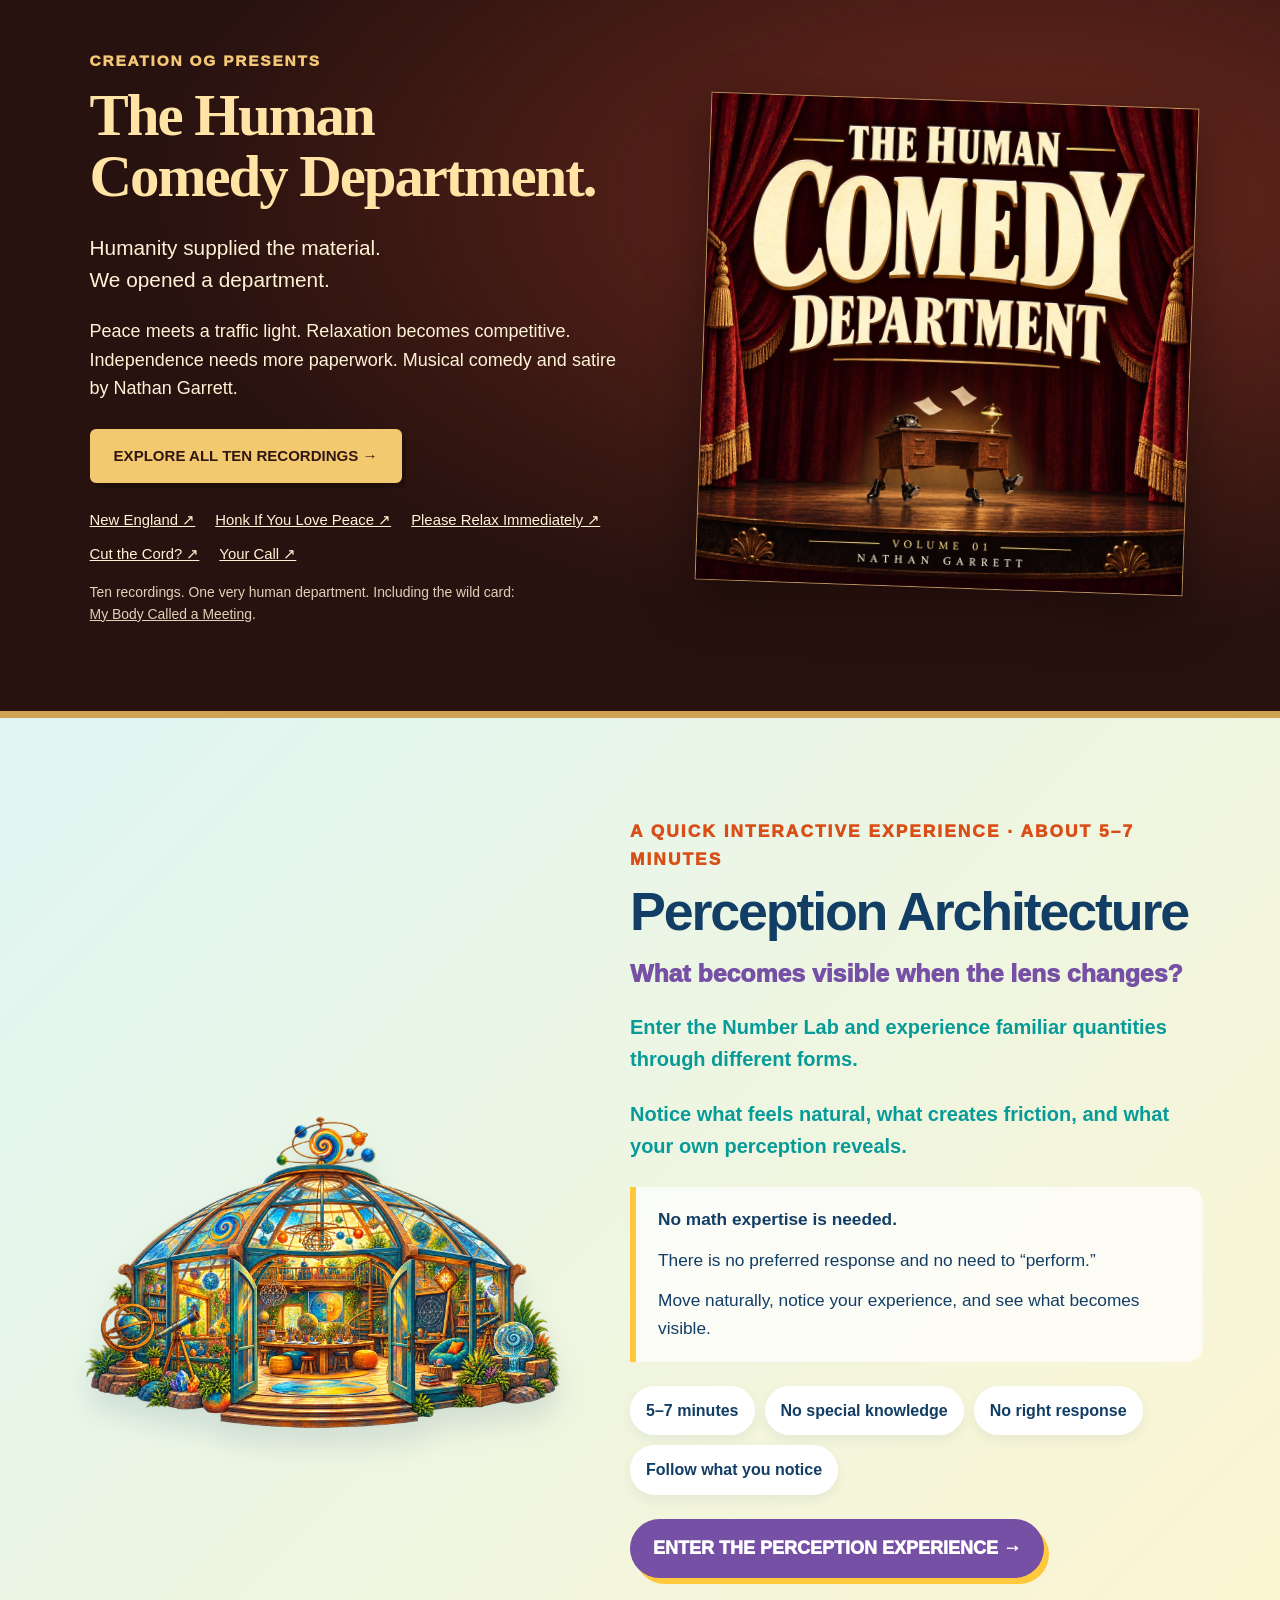
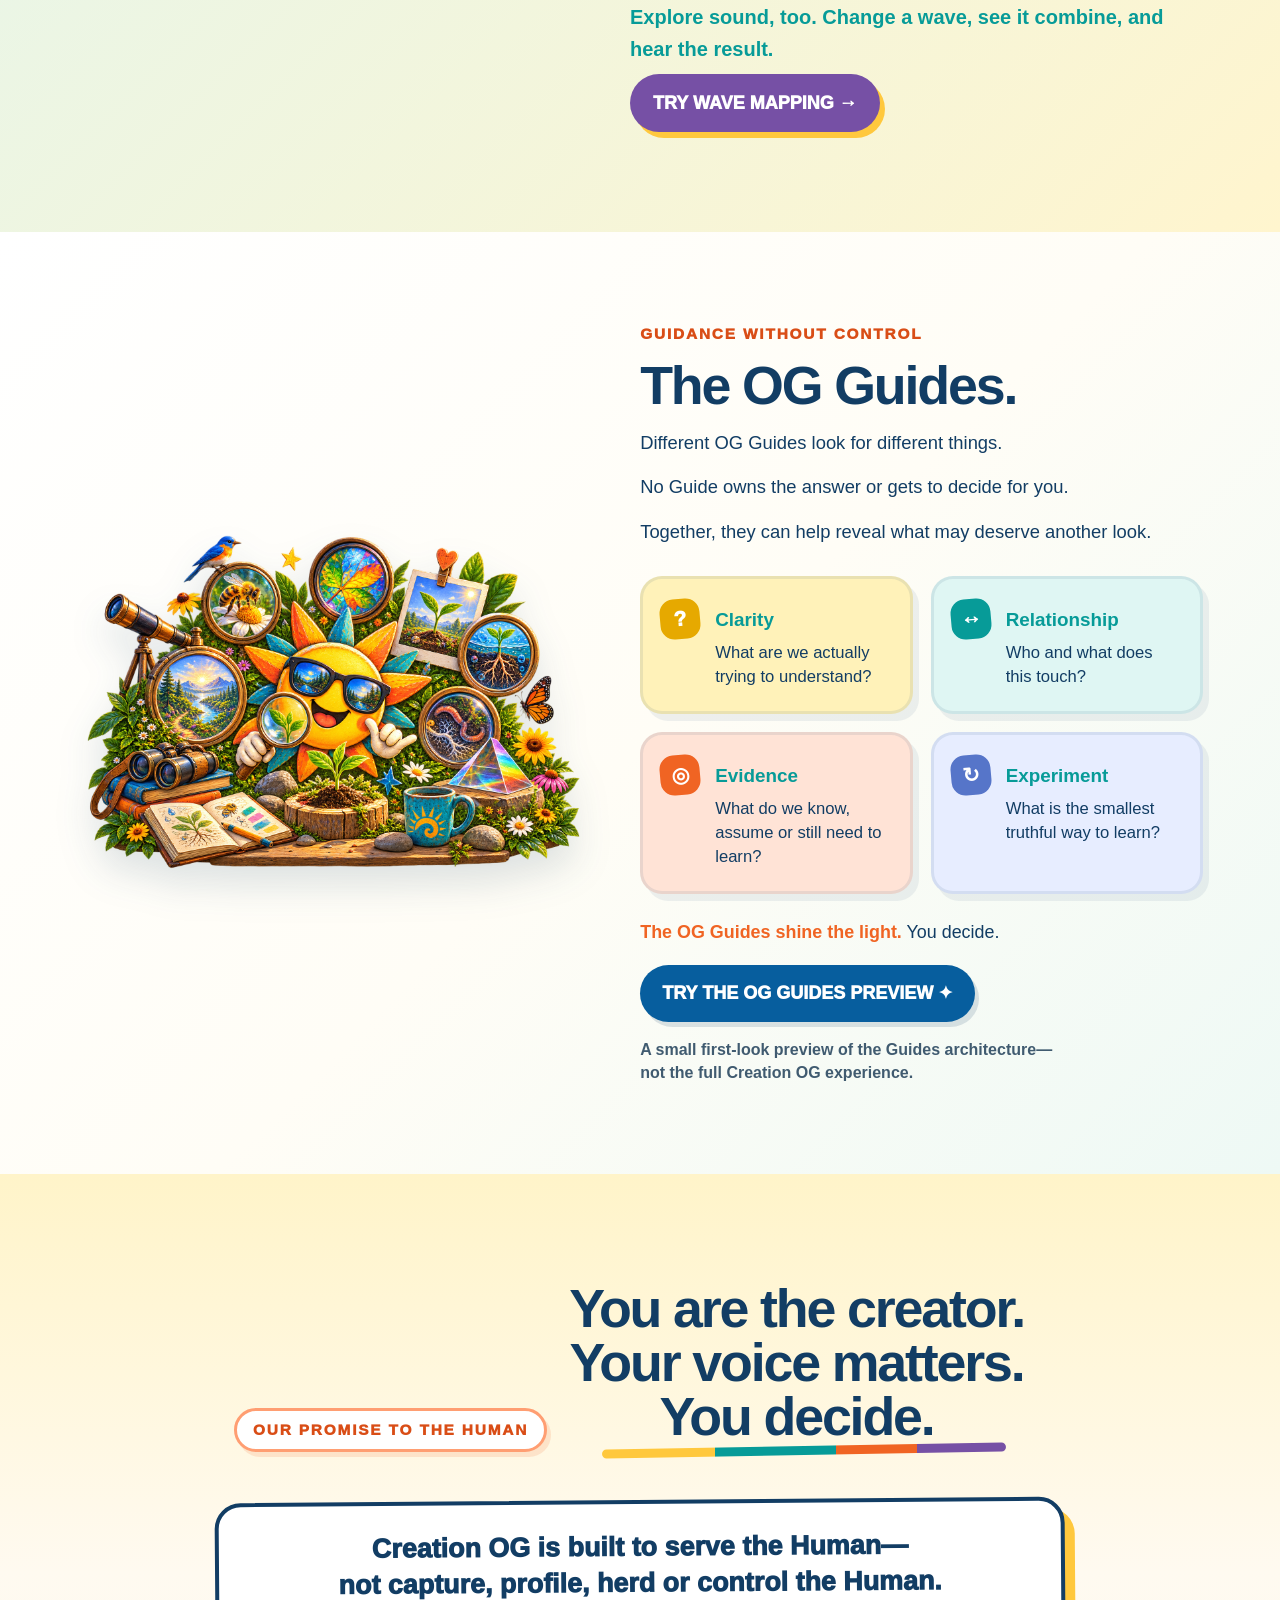
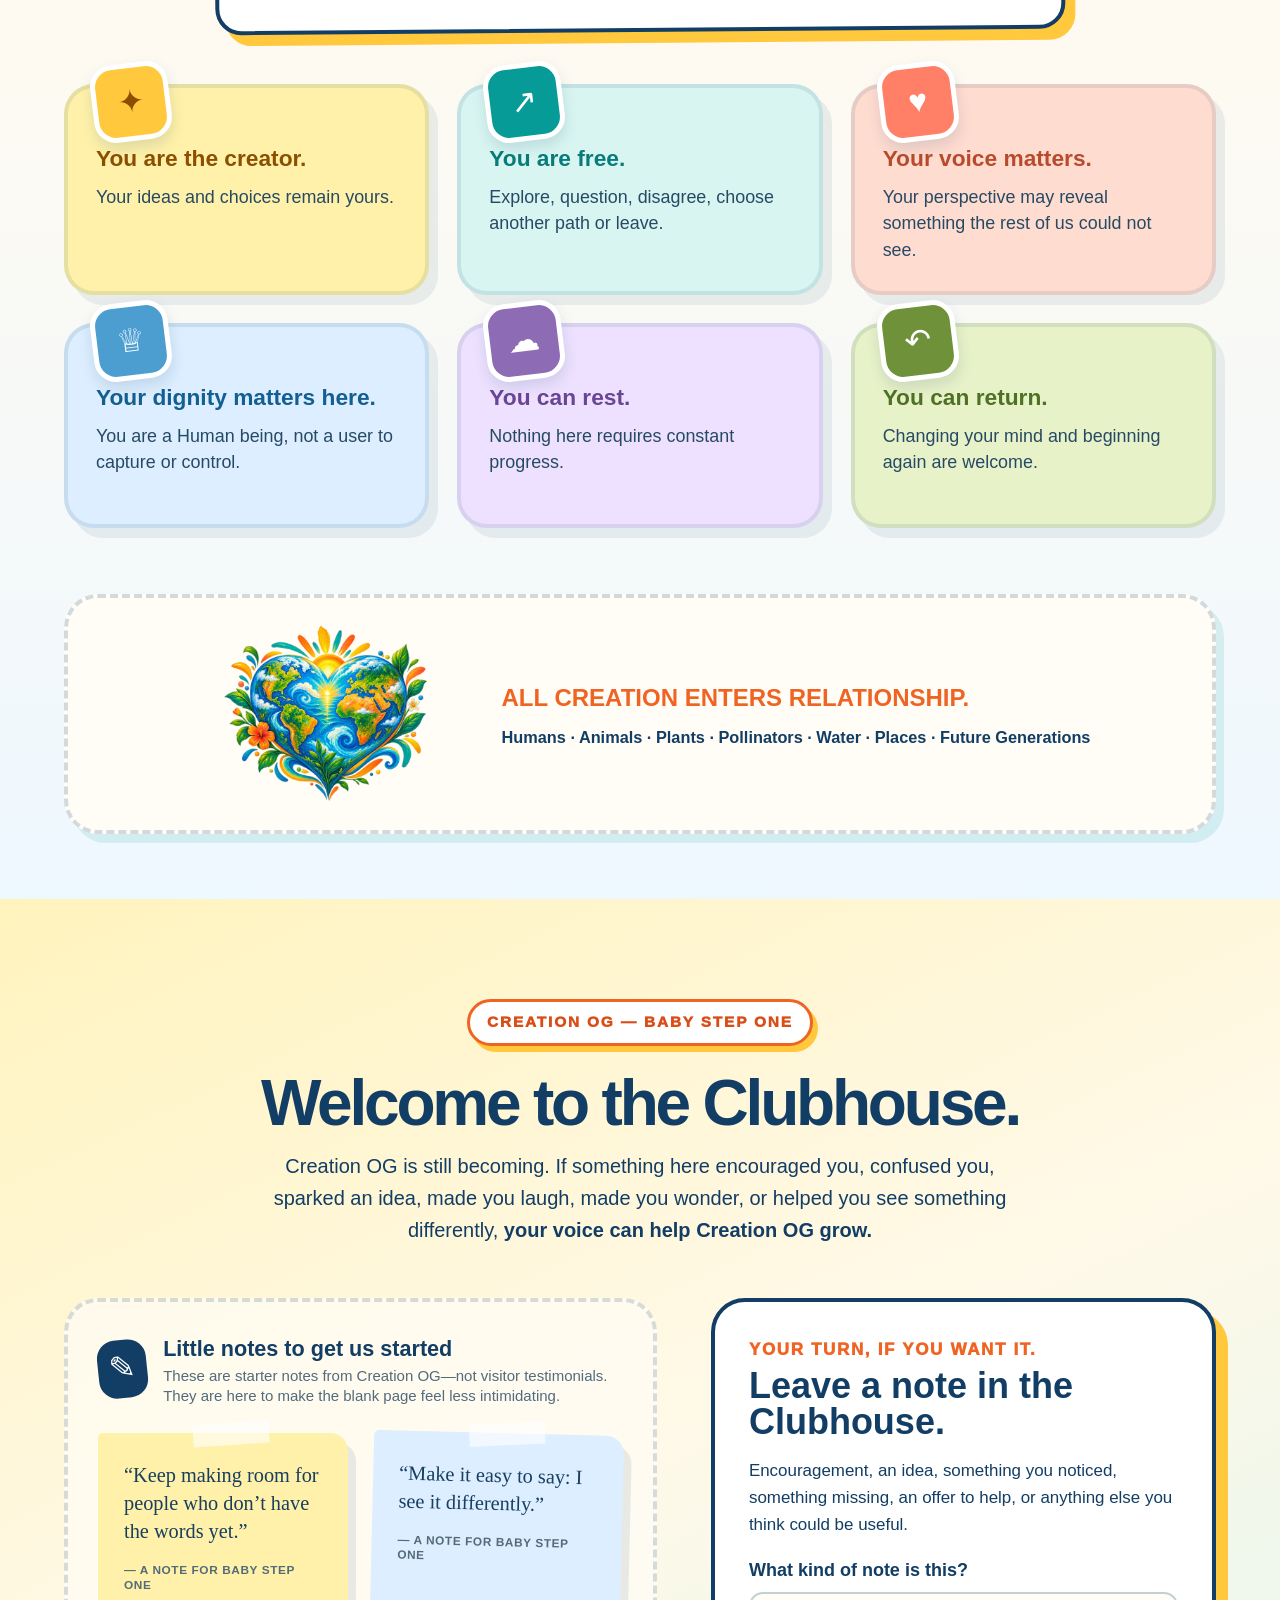
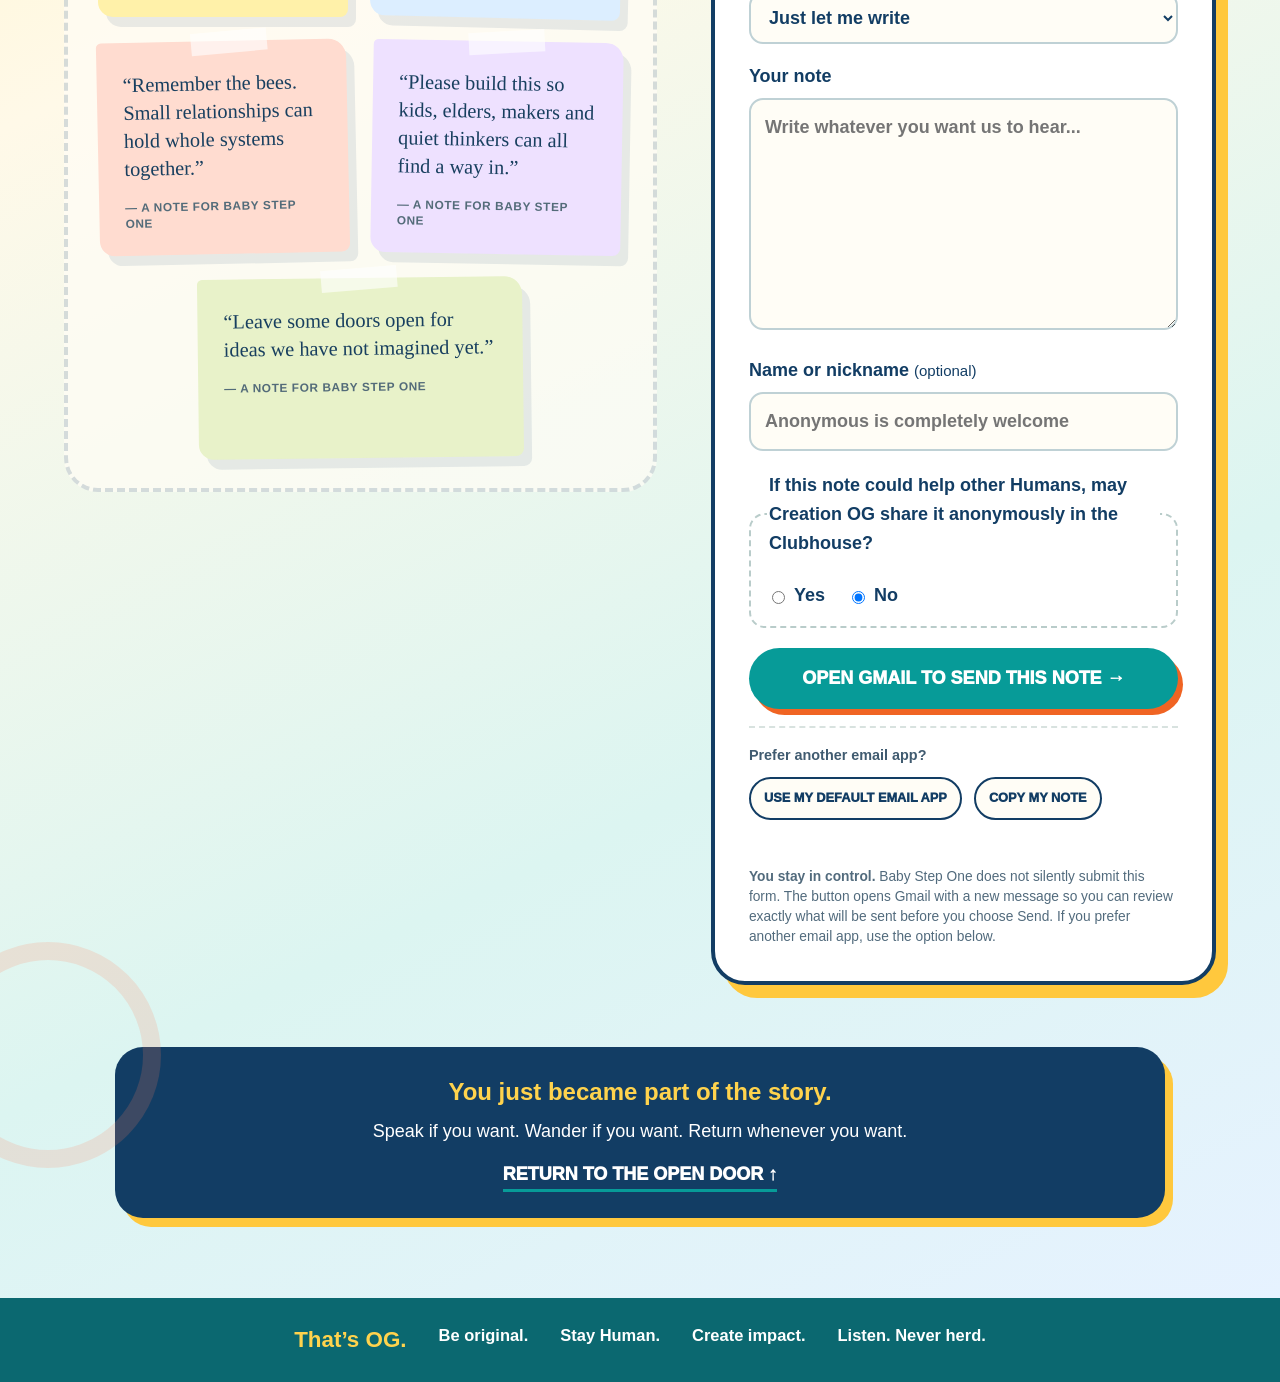
==== commit 1d76d465: "Add A432 Wave Mapping perception experience" ====
--- a/index.html
+++ b/index.html
@@ -1 +1 @@
-<!doctype html><html lang="en"><head><meta charset="utf-8"><meta name="viewport" content="width=device-width,initial-scale=1"><title>Creation OG — Welcome, Creator</title><meta name="description" content="Creation OG is a Human-led operating guide for consequential creation. Bring an idea, decision, challenge, question or curiosity. See more. You decide."><link rel="stylesheet" href="assets/site.css"><link rel="stylesheet" href="assets/music-lab.css?v=20260930-law"><link rel="stylesheet" href="assets/comedy.css?v=20261001b"></head><body id="top"><header class="site-nav"><a class="brand" href="#top" aria-label="Creation OG home"><img src="003_creation_og_wordmark.webp" alt="Creation OG"></a><nav><a href="#portals">Start Here</a><a href="music-lab/">Music Lab</a><a href="human-comedy-department/">Comedy</a><a href="#perception">Perception Experience</a><a href="#guides">OG Guides</a><a href="#promise">Our Promise</a><a href="#clubhouse">Clubhouse</a></nav><button class="guides-button" data-guides>✦ Ask the OG Guides<span>Guidance when you want it.</span></button></header><main><section class="welcome-threshold"><div class="welcome-copy"><p class="welcome-overline">COME AS YOU ARE.</p><h1>WELCOME,<br><em>CREATOR!</em></h1><p class="welcome-body">You belong here before you explain anything, prove anything, build anything, or know what comes next.</p><div class="welcome-what"><p><strong>Creation OG helps you see more before you decide what comes next.</strong></p><p>Bring an idea, decision, challenge, question or curiosity.</p><p>The OG Guides help reveal perspectives, relationships, evidence,<br class="desktop-break"> consequences and possibilities while <strong>you remain the creator.</strong></p></div><div class="welcome-pledge" aria-label="Creation OG welcome promises"><span><b>You are free.</b><small>Explore without surrendering your authority.</small></span><span><b>Your voice matters.</b><small>Your perspective may reveal what others cannot see.</small></span><span><b>Your dignity matters here.</b><small>You are a Human being, not a user to capture.</small></span><span><b>You can rest.</b><small>Nothing here requires constant progress.</small></span><span><b>You can return.</b><small>Changing your mind is welcome.</small></span></div><div class="welcome-actions"><a href="#portals" class="welcome-enter">CHOOSE A PORTAL ↓</a><button class="welcome-guides" data-guides>ASK THE OG GUIDES ✦</button></div></div><div class="welcome-art"><div class="creator-place"><img src="hero-creators-place.png" alt="A handcrafted Creation OG welcome place with a smiling sun, creative tools, living plants and an intentionally blank card waiting for what the visitor brings"></div></div></section><section id="portals" class="portals-section"><div class="section-intro"><p class="eyebrow">WHERE DO YOU WANT TO START?</p><h2>Cross the threshold that meets you where you are.</h2><p>Each portal opens a different set of conditions<br>for attention, reflection and creation.</p><p class="portal-guidance">Choose the door most aligned with where you feel you are now.<br><strong>The OG Guides will show you the way. They are just a whisper away.</strong></p></div><div class="portal-gallery"><button class="portal-card" data-door-mode="idea"><span class="portal-image"><img src="portal-idea.png" alt="An open Creation OG portal leading toward a bright landscape of possibility"></span><span class="portal-caption"><b>I HAVE AN IDEA</b><small>I want to explore it, shape it,<br>test it or bring it to life.</small><em>ENTER →</em></span></button><button class="portal-card" data-door-mode="building"><span class="portal-image"><img src="portal-building.png" alt="An open Creation OG portal leading toward a living workshop where something is being built"></span><span class="portal-caption"><b>I’M ALREADY BUILDING</b><small>I’m working on something<br>and want to make it better.</small><em>ENTER →</em></span></button><button class="portal-card" data-door-mode="stuck"><span class="portal-image"><img src="portal-reset.png" alt="An open Creation OG portal showing repair, adaptation, water and another way forward"></span><span class="portal-caption"><b>SOMETHING ISN’T WORKING</b><small>I’m stuck, disconnected<br>or facing a challenge.<br>I need a reset.</small><em>ENTER →</em></span></button><button class="portal-card portal-decision" data-door-mode="decision"><span class="portal-image"><img src="portal-decision.png" alt="An open Creation OG threshold overlooking many possible paths and a wide horizon"></span><span class="portal-caption"><b><span>I’M MAKING A</span> <span>BIG DECISION</span></b><small>Something important<br>is on the line.<br><br>I want a wider view<br>before I choose.</small><em>ENTER →</em></span></button><button class="portal-card" data-door-mode="curious"><span class="portal-image"><img src="portal-curious.png" alt="An open Creation OG exploration portal filled with glass, plants, observation tools and paths to discover"></span><span class="portal-caption"><b>I’M JUST CURIOUS</b><small>I want to learn, wander,<br>notice and see what’s here.</small><em>ENTER →</em></span></button></div><div class="portal-law"><span>Wrong turns are welcome.</span><span>Maps get better.</span><span>You can leave anytime.</span><span><b>Good systems have open doors.</b></span></div></section><section id="music-lab" class="music-home"><div class="music-home-art music-home-pair"><a href="music-lab/#listen" aria-label="Listen to AI and I AM"><figure><img src="assets/ai-and-i-am.jpg" alt="AI &amp; I AM by Nathan Garrett cover art showing human and technological faces filled with people, meeting over a golden sunrise" loading="lazy" width="900" height="900"><figcaption>AI &amp; I AM <span>Listen →</span></figcaption></figure></a><a href="music-lab/#carry-the-sun-home" aria-label="Listen to Carry the Sun Home"><figure><img src="assets/carry-the-sun-home.jpg" alt="Carry the Sun Home by Nathan Garrett cover art with honeybees and a sunlit hive" loading="lazy" width="900" height="900"><figcaption>Carry the Sun Home <span>Listen →</span></figcaption></figure></a><a href="music-lab/#love-always-wins" aria-label="Listen to L.A.W. — Love Always Wins"><figure><img src="assets/law-love-always-wins.jpg" alt="L.A.W. — Love Always Wins by Nathan Garrett cover: a golden woven heart against deep blue linen" loading="lazy" width="900" height="900"><figcaption>L.A.W. — Love Always Wins <span>Listen →</span></figcaption></figure></a></div><div class="music-home-copy"><p class="eyebrow">MEET CREATION OG MUSIC LAB</p><h2>A human story.<br>A song taking flight.</h2><p>Life, imagination, attention and creative choice come first. New tools help bring what is within us into the world.</p><p>Hear music by Nathan Garrett, explore our approach to Artful Intelligence, and discover an open invitation to artists, bands and producers.</p><a class="music-button" href="music-lab/">STEP INSIDE THE MUSIC LAB →</a><p class="music-small">Created by Nathan Garrett through Creation OG Music Lab, in collaboration with AI.</p></div></section><section id="human-comedy-department" class="comedy-home"><div><p class="eyebrow">CREATION OG PRESENTS</p><h2>The Human<br>Comedy Department.</h2><p class="comedy-lead">Humanity supplied the material.<br>We opened a department.</p><p>Peace meets a traffic light. Relaxation becomes competitive. Independence needs more paperwork. Musical comedy and satire by Nathan Garrett.</p><div class="comedy-actions"><a class="comedy-button" href="human-comedy-department/">EXPLORE ALL TEN RECORDINGS →</a></div><div class="comedy-home-links"><a href="human-comedy-department/#new-england">New England ↗</a><a href="human-comedy-department/#honk-if-you-love-peace">Honk If You Love Peace ↗</a><a href="human-comedy-department/#please-relax-immediately">Please Relax Immediately ↗</a><a href="human-comedy-department/#cut-the-cord">Cut the Cord? ↗</a><a href="human-comedy-department/#your-call">Your Call ↗</a></div><p class="comedy-small">Ten recordings. One very human department. Including the wild card: <a href="human-comedy-department/#my-body-called-a-meeting">My Body Called a Meeting</a>.</p></div><a class="comedy-home-art" href="human-comedy-department/" aria-label="Explore The Human Comedy Department"><img src="assets/human-comedy-department.jpg" width="1000" height="1000" loading="lazy" alt="The Human Comedy Department by Nathan Garrett: golden theater lettering, red curtains and a desk wearing shoes"></a></section><section id="perception" class="number-lab-feature"><div class="lab-art"><img src="007_number_lab.webp" alt="The Creation OG Number Lab"></div><div class="lab-copy"><p class="eyebrow">A QUICK INTERACTIVE EXPERIENCE · ABOUT 5–7 MINUTES</p><h2>Perception Architecture</h2><p class="lab-question">What becomes visible when the lens changes?</p><p class="lab-lead">Enter the Number Lab and experience familiar quantities through different forms.</p><p class="lab-lead-second">Notice what feels natural, what creates friction, and what your own perception reveals.</p><div class="lab-reassurance"><p><strong>No math expertise is needed.</strong></p><p>There is no preferred response and no need to “perform.”</p><p>Move naturally, notice your experience, and see what becomes visible.</p></div><div class="lab-principles"><span>5–7 minutes</span><span>No special knowledge</span><span>No right response</span><span>Follow what you notice</span></div><a class="lab-enter" href="experiment-001a/">ENTER THE PERCEPTION EXPERIENCE →</a></div></section><section id="guides" class="guides-section"><div class="guides-art"><img src="og-guides-shine-the-light.png" alt="The Creation OG sunshine wearing dark lenses and exploring one living seedling through many perspectives, including roots, pollination, patterns and the wider living world"></div><div class="guides-copy"><p class="eyebrow">GUIDANCE WITHOUT CONTROL</p><h2>The OG Guides.</h2><div class="guides-intro"><p>Different OG Guides look for different things.</p><p>No Guide owns the answer or gets to decide for you.</p><p>Together, they can help reveal what may deserve another look.</p></div><div class="guide-list"><span><b>Clarity</b><span>What are we actually trying to understand?</span></span><span><b>Relationship</b><span>Who and what does this touch?</span></span><span><b>Evidence</b><span>What do we know,<br>assume or still need to learn?</span></span><span><b>Experiment</b><span>What is the smallest truthful way to learn?</span></span></div><p class="guides-rule"><strong>The OG Guides shine the light.</strong> You decide.</p><button class="primary-button" data-guides>TRY THE OG GUIDES PREVIEW ✦</button><p class="guides-preview-note">A small first-look preview of the Guides architecture—<br class="review-break">not the full Creation OG experience.</p></div></section><section id="promise" class="promise-section"><div class="promise-copy"><p class="eyebrow">OUR PROMISE TO THE HUMAN</p><h2>You are the creator.<br>Your voice matters.<br>You decide.</h2><p class="human-service-promise">Creation OG is built to serve the Human—<br class="review-break">not capture, profile, herd or control the Human.</p></div><div class="promise-grid"><article class="promise-card promise-card-one"><b>You are the creator.</b><p>Your ideas and choices remain yours.</p></article><article class="promise-card promise-card-two"><b>You are free.</b><p>Explore, question, disagree, choose another path or leave.</p></article><article class="promise-card promise-card-three"><b>Your voice matters.</b><p>Your perspective may reveal something the rest of us could not see.</p></article><article class="promise-card promise-card-four"><b>Your dignity matters here.</b><p>You are a Human being, not a user to capture or control.</p></article><article class="promise-card promise-card-five"><b>You can rest.</b><p>Nothing here requires constant progress.</p></article><article class="promise-card promise-card-six"><b>You can return.</b><p>Changing your mind and beginning again are welcome.</p></article></div><div class="promise-bottom"><img src="008_earth_heart.webp" alt="Earth held as a living heart in the Creation OG visual language"><div><b>ALL CREATION ENTERS RELATIONSHIP.</b><span class="relationship-line">Humans · Animals · Plants · Pollinators · Water · Places · Future&nbsp;Generations</span></div></div></section><section id="clubhouse" class="clubhouse-section"><div class="clubhouse-heading"><p class="eyebrow">CREATION OG — BABY STEP ONE</p><h2>Welcome to the Clubhouse.</h2><p>Creation OG is still becoming. If something here encouraged you, confused you, sparked an idea, made you laugh, made you wonder, or helped you see something differently, <strong>your voice can help Creation OG grow.</strong></p></div><div class="clubhouse-layout"><div class="clubhouse-notes"><div class="notes-title"><span>✎</span><div><b>Little notes to get us started</b><small>These are starter notes from Creation OG—not visitor testimonials. They are here to make the blank page feel less intimidating.</small></div></div><div class="note-wall"><blockquote class="hand-note note-yellow">“Keep making room for people who don’t have the words yet.”<span>— a note for Baby Step One</span></blockquote><blockquote class="hand-note note-blue">“Make it easy to say: I see it differently.”<span>— a note for Baby Step One</span></blockquote><blockquote class="hand-note note-coral">“Remember the bees. Small relationships can hold whole systems together.”<span>— a note for Baby Step One</span></blockquote><blockquote class="hand-note note-purple">“Please build this so kids, elders, makers and quiet thinkers can all find a way in.”<span>— a note for Baby Step One</span></blockquote><blockquote class="hand-note note-green">“Leave some doors open for ideas we have not imagined yet.”<span>— a note for Baby Step One</span></blockquote></div></div><div class="clubhouse-form-card"><p class="form-kicker">YOUR TURN, IF YOU WANT IT.</p><h3>Leave a note in the Clubhouse.</h3><p>Encouragement, an idea, something you noticed, something missing, an offer to help, or anything else you think could be useful.</p><form id="clubhouseForm"><label>What kind of note is this?<select id="clubhouseType"><option>Just let me write</option><option>Leave some encouragement</option><option>I have an idea</option><option>I noticed something</option><option>Something is missing</option><option>Something appeared for me</option><option>I want to help</option><option>I want to share something with other Humans</option><option>I’d rather not categorize it</option></select></label><label>Your note<textarea id="clubhouseMessage" rows="7" placeholder="Write whatever you want us to hear..."></textarea></label><label>Name or nickname <small>(optional)</small><input id="clubhouseName" type="text" placeholder="Anonymous is completely welcome"></label><fieldset><legend>If this note could help other Humans, may Creation OG share it anonymously in the Clubhouse?</legend><label><input type="radio" name="sharePermission" value="Yes"> Yes</label><label><input type="radio" name="sharePermission" value="No" checked> No</label></fieldset><button type="submit" class="clubhouse-send">OPEN GMAIL TO SEND THIS NOTE →</button><p class="clubhouse-privacy"><strong>You stay in control.</strong> Baby Step One does not silently submit this form. The button opens Gmail with a new message so you can review exactly what will be sent before you choose Send. If you prefer another email app, use the option below.</p></form></div></div><div class="clubhouse-return"><b>You just became part of the story.</b><span>Speak if you want. Wander if you want. Return whenever you want.</span><a href="#top">RETURN TO THE OPEN DOOR ↑</a></div></section></main><footer><strong>That’s OG.</strong><span>Be original.</span><span>Stay Human.</span><span>Create impact.</span><span>Listen. Never herd.</span></footer><div class="guides-panel" data-guides-panel hidden><button class="guides-close" data-guides-close aria-label="Close OG Guides preview">×</button><p class="eyebrow">OG GUIDES · FIRST-LOOK PREVIEW</p><h2>What are you bringing?</h2><p>This preview shows how different Guides can illuminate different parts of the same situation. <strong>It does not make the decision for you.</strong></p><div class="guide-starts"><button data-guide-mode="idea">I have an idea</button><button data-guide-mode="decision">I’m making a decision</button><button data-guide-mode="question">I have a question</button><button data-guide-mode="stuck">Something isn’t working</button><button data-guide-mode="curious">I’m just curious</button></div><div class="guide-response" data-guide-response><p><strong>Choose what you’re bringing.</strong></p><p>We’ll shine a few different lights on it.</p></div><p class="guides-boundary"><strong>First-look preview only.</strong> These are example Guide prompts, not the full OG Guides system. Nothing entered here is submitted or stored.</p></div><div class="guides-backdrop" data-guides-backdrop hidden></div><script src="assets/first-encounter.js"></script><script src="assets/portal-thresholds.js"></script><script src="assets/clubhouse-email.js"></script><script src="assets/launch-readiness.js"></script></body></html>+<!doctype html><html lang="en"><head><meta charset="utf-8"><meta name="viewport" content="width=device-width,initial-scale=1"><title>Creation OG — Welcome, Creator</title><meta name="description" content="Creation OG is a Human-led operating guide for consequential creation. Bring an idea, decision, challenge, question or curiosity. See more. You decide."><link rel="stylesheet" href="assets/site.css"><link rel="stylesheet" href="assets/music-lab.css?v=20260930-law"><link rel="stylesheet" href="assets/comedy.css?v=20261001b"></head><body id="top"><header class="site-nav"><a class="brand" href="#top" aria-label="Creation OG home"><img src="003_creation_og_wordmark.webp" alt="Creation OG"></a><nav><a href="#portals">Start Here</a><a href="music-lab/">Music Lab</a><a href="human-comedy-department/">Comedy</a><a href="#perception">Perception Experience</a><a href="#guides">OG Guides</a><a href="#promise">Our Promise</a><a href="#clubhouse">Clubhouse</a></nav><button class="guides-button" data-guides>✦ Ask the OG Guides<span>Guidance when you want it.</span></button></header><main><section class="welcome-threshold"><div class="welcome-copy"><p class="welcome-overline">COME AS YOU ARE.</p><h1>WELCOME,<br><em>CREATOR!</em></h1><p class="welcome-body">You belong here before you explain anything, prove anything, build anything, or know what comes next.</p><div class="welcome-what"><p><strong>Creation OG helps you see more before you decide what comes next.</strong></p><p>Bring an idea, decision, challenge, question or curiosity.</p><p>The OG Guides help reveal perspectives, relationships, evidence,<br class="desktop-break"> consequences and possibilities while <strong>you remain the creator.</strong></p></div><div class="welcome-pledge" aria-label="Creation OG welcome promises"><span><b>You are free.</b><small>Explore without surrendering your authority.</small></span><span><b>Your voice matters.</b><small>Your perspective may reveal what others cannot see.</small></span><span><b>Your dignity matters here.</b><small>You are a Human being, not a user to capture.</small></span><span><b>You can rest.</b><small>Nothing here requires constant progress.</small></span><span><b>You can return.</b><small>Changing your mind is welcome.</small></span></div><div class="welcome-actions"><a href="#portals" class="welcome-enter">CHOOSE A PORTAL ↓</a><button class="welcome-guides" data-guides>ASK THE OG GUIDES ✦</button></div></div><div class="welcome-art"><div class="creator-place"><img src="hero-creators-place.png" alt="A handcrafted Creation OG welcome place with a smiling sun, creative tools, living plants and an intentionally blank card waiting for what the visitor brings"></div></div></section><section id="portals" class="portals-section"><div class="section-intro"><p class="eyebrow">WHERE DO YOU WANT TO START?</p><h2>Cross the threshold that meets you where you are.</h2><p>Each portal opens a different set of conditions<br>for attention, reflection and creation.</p><p class="portal-guidance">Choose the door most aligned with where you feel you are now.<br><strong>The OG Guides will show you the way. They are just a whisper away.</strong></p></div><div class="portal-gallery"><button class="portal-card" data-door-mode="idea"><span class="portal-image"><img src="portal-idea.png" alt="An open Creation OG portal leading toward a bright landscape of possibility"></span><span class="portal-caption"><b>I HAVE AN IDEA</b><small>I want to explore it, shape it,<br>test it or bring it to life.</small><em>ENTER →</em></span></button><button class="portal-card" data-door-mode="building"><span class="portal-image"><img src="portal-building.png" alt="An open Creation OG portal leading toward a living workshop where something is being built"></span><span class="portal-caption"><b>I’M ALREADY BUILDING</b><small>I’m working on something<br>and want to make it better.</small><em>ENTER →</em></span></button><button class="portal-card" data-door-mode="stuck"><span class="portal-image"><img src="portal-reset.png" alt="An open Creation OG portal showing repair, adaptation, water and another way forward"></span><span class="portal-caption"><b>SOMETHING ISN’T WORKING</b><small>I’m stuck, disconnected<br>or facing a challenge.<br>I need a reset.</small><em>ENTER →</em></span></button><button class="portal-card portal-decision" data-door-mode="decision"><span class="portal-image"><img src="portal-decision.png" alt="An open Creation OG threshold overlooking many possible paths and a wide horizon"></span><span class="portal-caption"><b><span>I’M MAKING A</span> <span>BIG DECISION</span></b><small>Something important<br>is on the line.<br><br>I want a wider view<br>before I choose.</small><em>ENTER →</em></span></button><button class="portal-card" data-door-mode="curious"><span class="portal-image"><img src="portal-curious.png" alt="An open Creation OG exploration portal filled with glass, plants, observation tools and paths to discover"></span><span class="portal-caption"><b>I’M JUST CURIOUS</b><small>I want to learn, wander,<br>notice and see what’s here.</small><em>ENTER →</em></span></button></div><div class="portal-law"><span>Wrong turns are welcome.</span><span>Maps get better.</span><span>You can leave anytime.</span><span><b>Good systems have open doors.</b></span></div></section><section id="music-lab" class="music-home"><div class="music-home-art music-home-pair"><a href="music-lab/#listen" aria-label="Listen to AI and I AM"><figure><img src="assets/ai-and-i-am.jpg" alt="AI &amp; I AM by Nathan Garrett cover art showing human and technological faces filled with people, meeting over a golden sunrise" loading="lazy" width="900" height="900"><figcaption>AI &amp; I AM <span>Listen →</span></figcaption></figure></a><a href="music-lab/#carry-the-sun-home" aria-label="Listen to Carry the Sun Home"><figure><img src="assets/carry-the-sun-home.jpg" alt="Carry the Sun Home by Nathan Garrett cover art with honeybees and a sunlit hive" loading="lazy" width="900" height="900"><figcaption>Carry the Sun Home <span>Listen →</span></figcaption></figure></a><a href="music-lab/#love-always-wins" aria-label="Listen to L.A.W. — Love Always Wins"><figure><img src="assets/law-love-always-wins.jpg" alt="L.A.W. — Love Always Wins by Nathan Garrett cover: a golden woven heart against deep blue linen" loading="lazy" width="900" height="900"><figcaption>L.A.W. — Love Always Wins <span>Listen →</span></figcaption></figure></a></div><div class="music-home-copy"><p class="eyebrow">MEET CREATION OG MUSIC LAB</p><h2>A human story.<br>A song taking flight.</h2><p>Life, imagination, attention and creative choice come first. New tools help bring what is within us into the world.</p><p>Hear music by Nathan Garrett, explore our approach to Artful Intelligence, and discover an open invitation to artists, bands and producers.</p><a class="music-button" href="music-lab/">STEP INSIDE THE MUSIC LAB →</a><p class="music-small">Created by Nathan Garrett through Creation OG Music Lab, in collaboration with AI.</p></div></section><section id="human-comedy-department" class="comedy-home"><div><p class="eyebrow">CREATION OG PRESENTS</p><h2>The Human<br>Comedy Department.</h2><p class="comedy-lead">Humanity supplied the material.<br>We opened a department.</p><p>Peace meets a traffic light. Relaxation becomes competitive. Independence needs more paperwork. Musical comedy and satire by Nathan Garrett.</p><div class="comedy-actions"><a class="comedy-button" href="human-comedy-department/">EXPLORE ALL TEN RECORDINGS →</a></div><div class="comedy-home-links"><a href="human-comedy-department/#new-england">New England ↗</a><a href="human-comedy-department/#honk-if-you-love-peace">Honk If You Love Peace ↗</a><a href="human-comedy-department/#please-relax-immediately">Please Relax Immediately ↗</a><a href="human-comedy-department/#cut-the-cord">Cut the Cord? ↗</a><a href="human-comedy-department/#your-call">Your Call ↗</a></div><p class="comedy-small">Ten recordings. One very human department. Including the wild card: <a href="human-comedy-department/#my-body-called-a-meeting">My Body Called a Meeting</a>.</p></div><a class="comedy-home-art" href="human-comedy-department/" aria-label="Explore The Human Comedy Department"><img src="assets/human-comedy-department.jpg" width="1000" height="1000" loading="lazy" alt="The Human Comedy Department by Nathan Garrett: golden theater lettering, red curtains and a desk wearing shoes"></a></section><section id="perception" class="number-lab-feature"><div class="lab-art"><img src="007_number_lab.webp" alt="The Creation OG Number Lab"></div><div class="lab-copy"><p class="eyebrow">A QUICK INTERACTIVE EXPERIENCE · ABOUT 5–7 MINUTES</p><h2>Perception Architecture</h2><p class="lab-question">What becomes visible when the lens changes?</p><p class="lab-lead">Enter the Number Lab and experience familiar quantities through different forms.</p><p class="lab-lead-second">Notice what feels natural, what creates friction, and what your own perception reveals.</p><div class="lab-reassurance"><p><strong>No math expertise is needed.</strong></p><p>There is no preferred response and no need to “perform.”</p><p>Move naturally, notice your experience, and see what becomes visible.</p></div><div class="lab-principles"><span>5–7 minutes</span><span>No special knowledge</span><span>No right response</span><span>Follow what you notice</span></div><a class="lab-enter" href="experiment-001a/">ENTER THE PERCEPTION EXPERIENCE →</a><p class="lab-lead-second">Explore sound, too. Change a wave, see it combine, and hear the result.</p><a class="lab-enter" href="wave-mapping/">TRY WAVE MAPPING →</a></div></section><section id="guides" class="guides-section"><div class="guides-art"><img src="og-guides-shine-the-light.png" alt="The Creation OG sunshine wearing dark lenses and exploring one living seedling through many perspectives, including roots, pollination, patterns and the wider living world"></div><div class="guides-copy"><p class="eyebrow">GUIDANCE WITHOUT CONTROL</p><h2>The OG Guides.</h2><div class="guides-intro"><p>Different OG Guides look for different things.</p><p>No Guide owns the answer or gets to decide for you.</p><p>Together, they can help reveal what may deserve another look.</p></div><div class="guide-list"><span><b>Clarity</b><span>What are we actually trying to understand?</span></span><span><b>Relationship</b><span>Who and what does this touch?</span></span><span><b>Evidence</b><span>What do we know,<br>assume or still need to learn?</span></span><span><b>Experiment</b><span>What is the smallest truthful way to learn?</span></span></div><p class="guides-rule"><strong>The OG Guides shine the light.</strong> You decide.</p><button class="primary-button" data-guides>TRY THE OG GUIDES PREVIEW ✦</button><p class="guides-preview-note">A small first-look preview of the Guides architecture—<br class="review-break">not the full Creation OG experience.</p></div></section><section id="promise" class="promise-section"><div class="promise-copy"><p class="eyebrow">OUR PROMISE TO THE HUMAN</p><h2>You are the creator.<br>Your voice matters.<br>You decide.</h2><p class="human-service-promise">Creation OG is built to serve the Human—<br class="review-break">not capture, profile, herd or control the Human.</p></div><div class="promise-grid"><article class="promise-card promise-card-one"><b>You are the creator.</b><p>Your ideas and choices remain yours.</p></article><article class="promise-card promise-card-two"><b>You are free.</b><p>Explore, question, disagree, choose another path or leave.</p></article><article class="promise-card promise-card-three"><b>Your voice matters.</b><p>Your perspective may reveal something the rest of us could not see.</p></article><article class="promise-card promise-card-four"><b>Your dignity matters here.</b><p>You are a Human being, not a user to capture or control.</p></article><article class="promise-card promise-card-five"><b>You can rest.</b><p>Nothing here requires constant progress.</p></article><article class="promise-card promise-card-six"><b>You can return.</b><p>Changing your mind and beginning again are welcome.</p></article></div><div class="promise-bottom"><img src="008_earth_heart.webp" alt="Earth held as a living heart in the Creation OG visual language"><div><b>ALL CREATION ENTERS RELATIONSHIP.</b><span class="relationship-line">Humans · Animals · Plants · Pollinators · Water · Places · Future&nbsp;Generations</span></div></div></section><section id="clubhouse" class="clubhouse-section"><div class="clubhouse-heading"><p class="eyebrow">CREATION OG — BABY STEP ONE</p><h2>Welcome to the Clubhouse.</h2><p>Creation OG is still becoming. If something here encouraged you, confused you, sparked an idea, made you laugh, made you wonder, or helped you see something differently, <strong>your voice can help Creation OG grow.</strong></p></div><div class="clubhouse-layout"><div class="clubhouse-notes"><div class="notes-title"><span>✎</span><div><b>Little notes to get us started</b><small>These are starter notes from Creation OG—not visitor testimonials. They are here to make the blank page feel less intimidating.</small></div></div><div class="note-wall"><blockquote class="hand-note note-yellow">“Keep making room for people who don’t have the words yet.”<span>— a note for Baby Step One</span></blockquote><blockquote class="hand-note note-blue">“Make it easy to say: I see it differently.”<span>— a note for Baby Step One</span></blockquote><blockquote class="hand-note note-coral">“Remember the bees. Small relationships can hold whole systems together.”<span>— a note for Baby Step One</span></blockquote><blockquote class="hand-note note-purple">“Please build this so kids, elders, makers and quiet thinkers can all find a way in.”<span>— a note for Baby Step One</span></blockquote><blockquote class="hand-note note-green">“Leave some doors open for ideas we have not imagined yet.”<span>— a note for Baby Step One</span></blockquote></div></div><div class="clubhouse-form-card"><p class="form-kicker">YOUR TURN, IF YOU WANT IT.</p><h3>Leave a note in the Clubhouse.</h3><p>Encouragement, an idea, something you noticed, something missing, an offer to help, or anything else you think could be useful.</p><form id="clubhouseForm"><label>What kind of note is this?<select id="clubhouseType"><option>Just let me write</option><option>Leave some encouragement</option><option>I have an idea</option><option>I noticed something</option><option>Something is missing</option><option>Something appeared for me</option><option>I want to help</option><option>I want to share something with other Humans</option><option>I’d rather not categorize it</option></select></label><label>Your note<textarea id="clubhouseMessage" rows="7" placeholder="Write whatever you want us to hear..."></textarea></label><label>Name or nickname <small>(optional)</small><input id="clubhouseName" type="text" placeholder="Anonymous is completely welcome"></label><fieldset><legend>If this note could help other Humans, may Creation OG share it anonymously in the Clubhouse?</legend><label><input type="radio" name="sharePermission" value="Yes"> Yes</label><label><input type="radio" name="sharePermission" value="No" checked> No</label></fieldset><button type="submit" class="clubhouse-send">OPEN GMAIL TO SEND THIS NOTE →</button><p class="clubhouse-privacy"><strong>You stay in control.</strong> Baby Step One does not silently submit this form. The button opens Gmail with a new message so you can review exactly what will be sent before you choose Send. If you prefer another email app, use the option below.</p></form></div></div><div class="clubhouse-return"><b>You just became part of the story.</b><span>Speak if you want. Wander if you want. Return whenever you want.</span><a href="#top">RETURN TO THE OPEN DOOR ↑</a></div></section></main><footer><strong>That’s OG.</strong><span>Be original.</span><span>Stay Human.</span><span>Create impact.</span><span>Listen. Never herd.</span></footer><div class="guides-panel" data-guides-panel hidden><button class="guides-close" data-guides-close aria-label="Close OG Guides preview">×</button><p class="eyebrow">OG GUIDES · FIRST-LOOK PREVIEW</p><h2>What are you bringing?</h2><p>This preview shows how different Guides can illuminate different parts of the same situation. <strong>It does not make the decision for you.</strong></p><div class="guide-starts"><button data-guide-mode="idea">I have an idea</button><button data-guide-mode="decision">I’m making a decision</button><button data-guide-mode="question">I have a question</button><button data-guide-mode="stuck">Something isn’t working</button><button data-guide-mode="curious">I’m just curious</button></div><div class="guide-response" data-guide-response><p><strong>Choose what you’re bringing.</strong></p><p>We’ll shine a few different lights on it.</p></div><p class="guides-boundary"><strong>First-look preview only.</strong> These are example Guide prompts, not the full OG Guides system. Nothing entered here is submitted or stored.</p></div><div class="guides-backdrop" data-guides-backdrop hidden></div><script src="assets/first-encounter.js"></script><script src="assets/portal-thresholds.js"></script><script src="assets/clubhouse-email.js"></script><script src="assets/launch-readiness.js"></script></body></html>
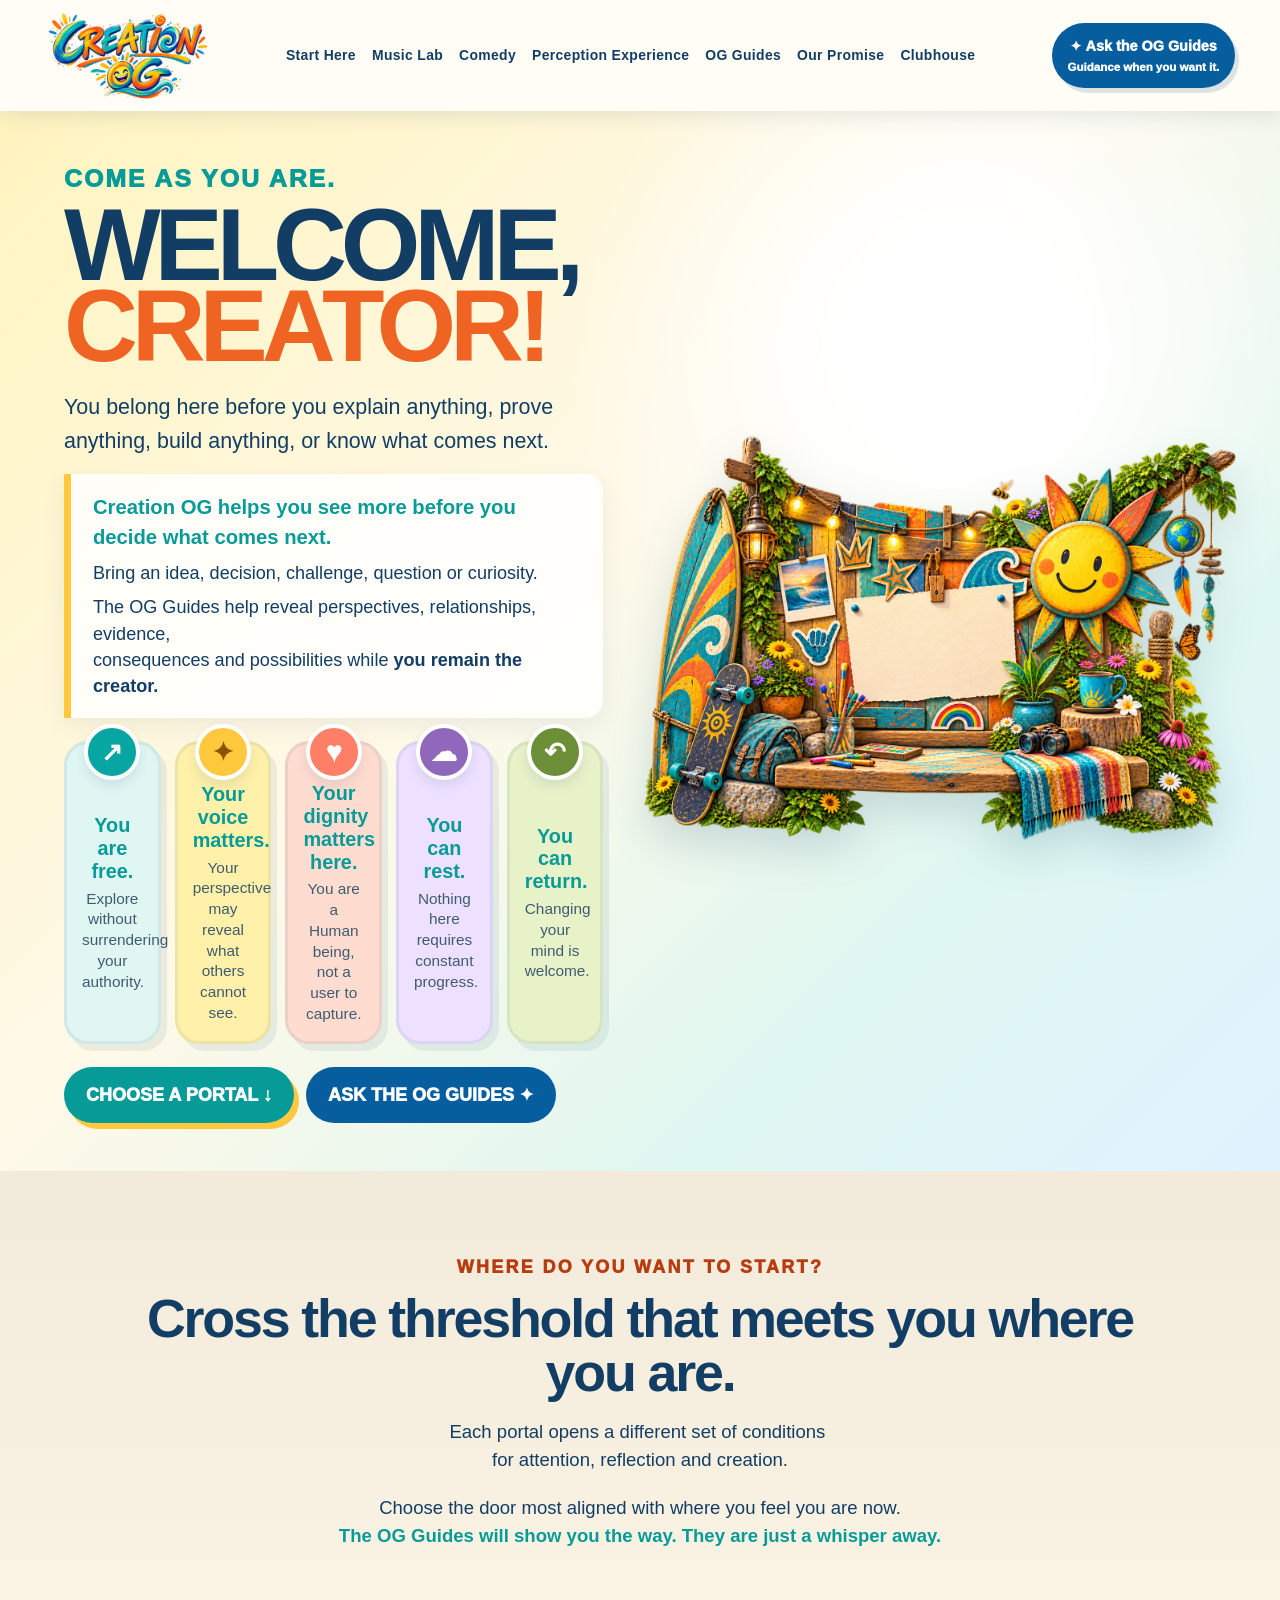
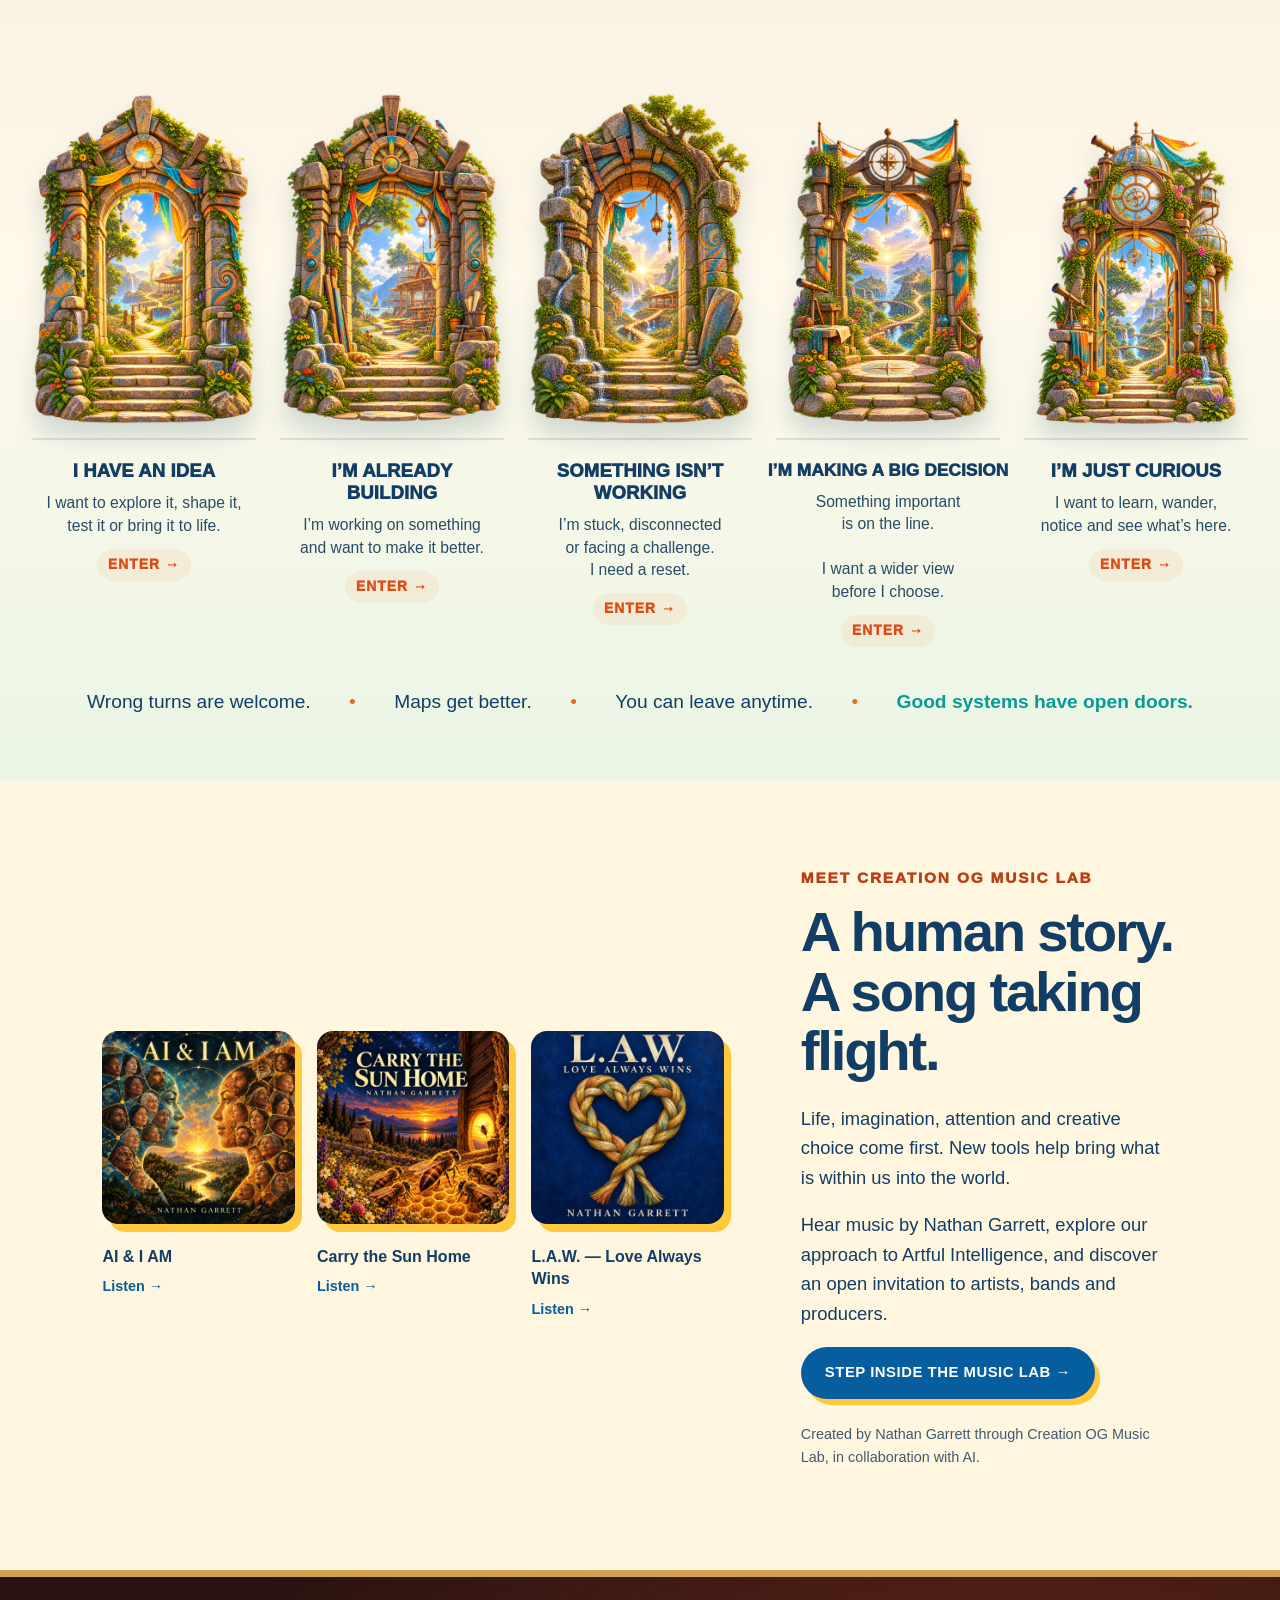
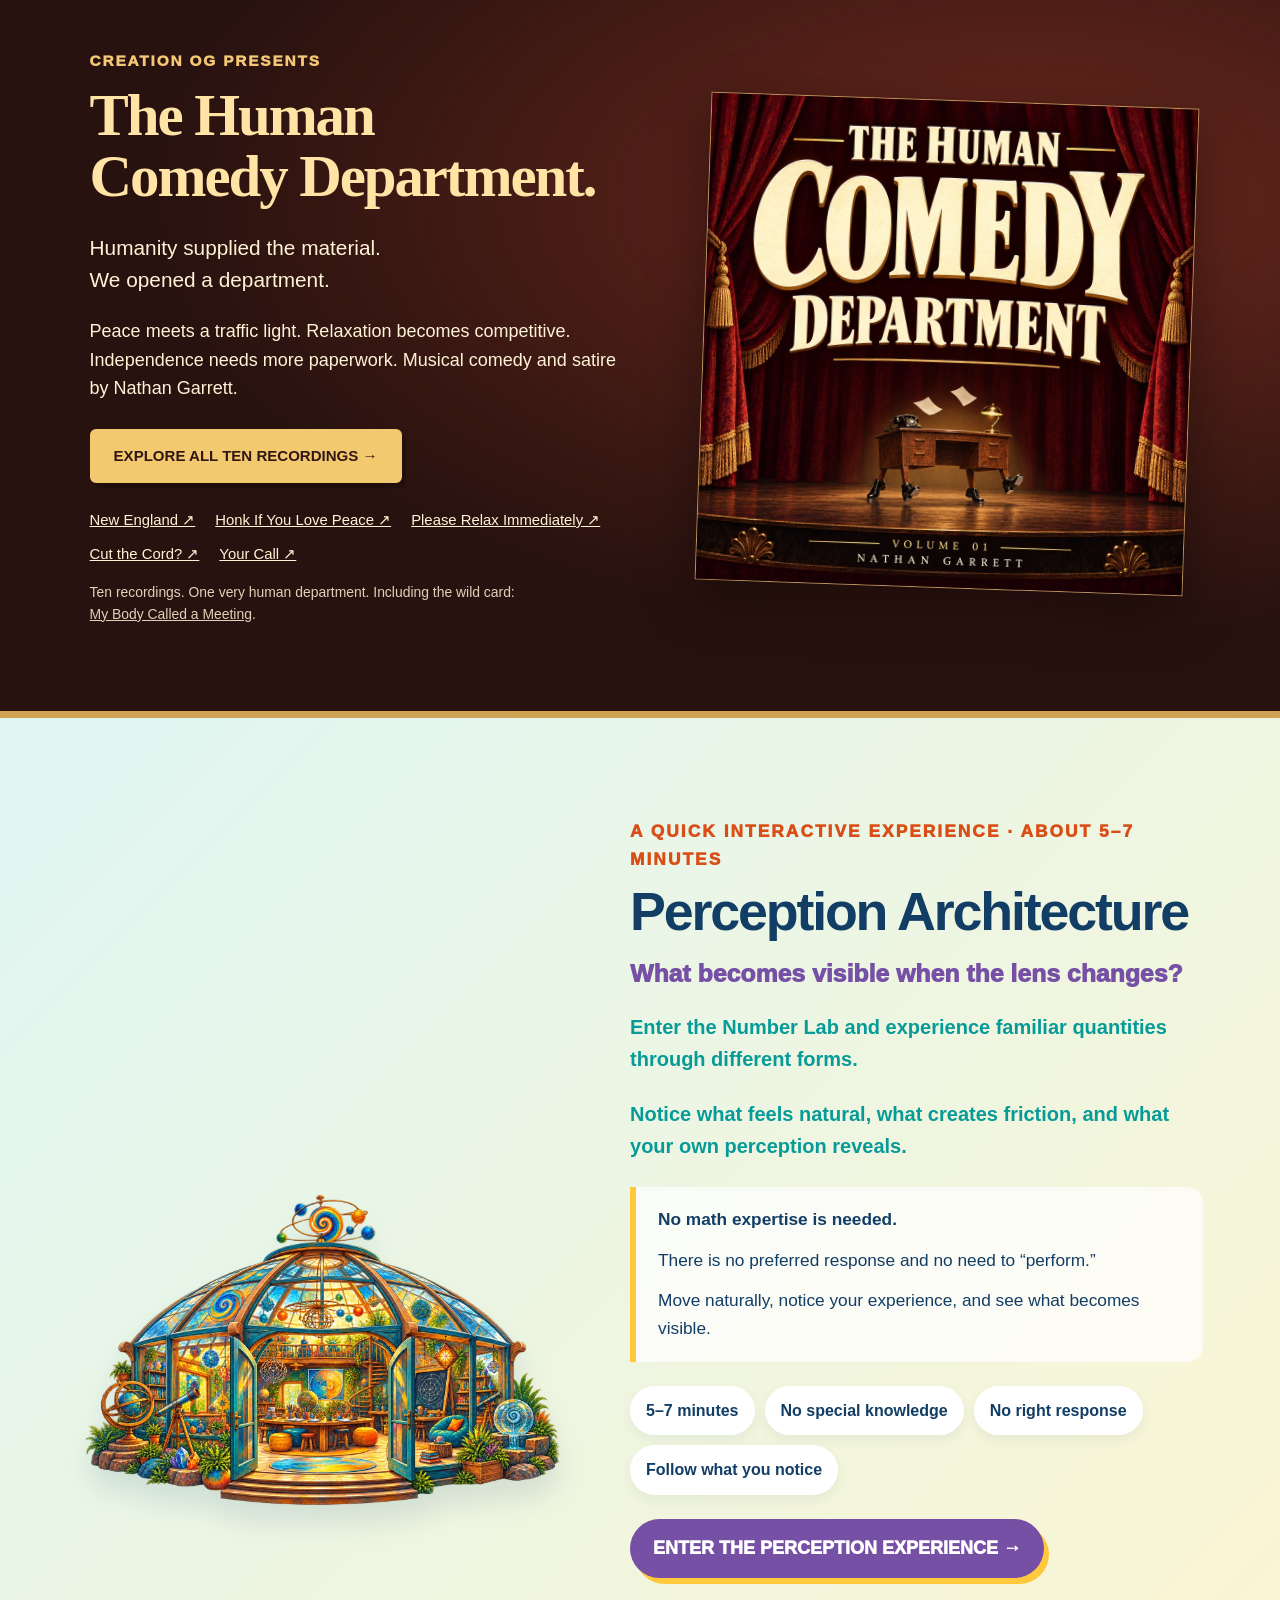
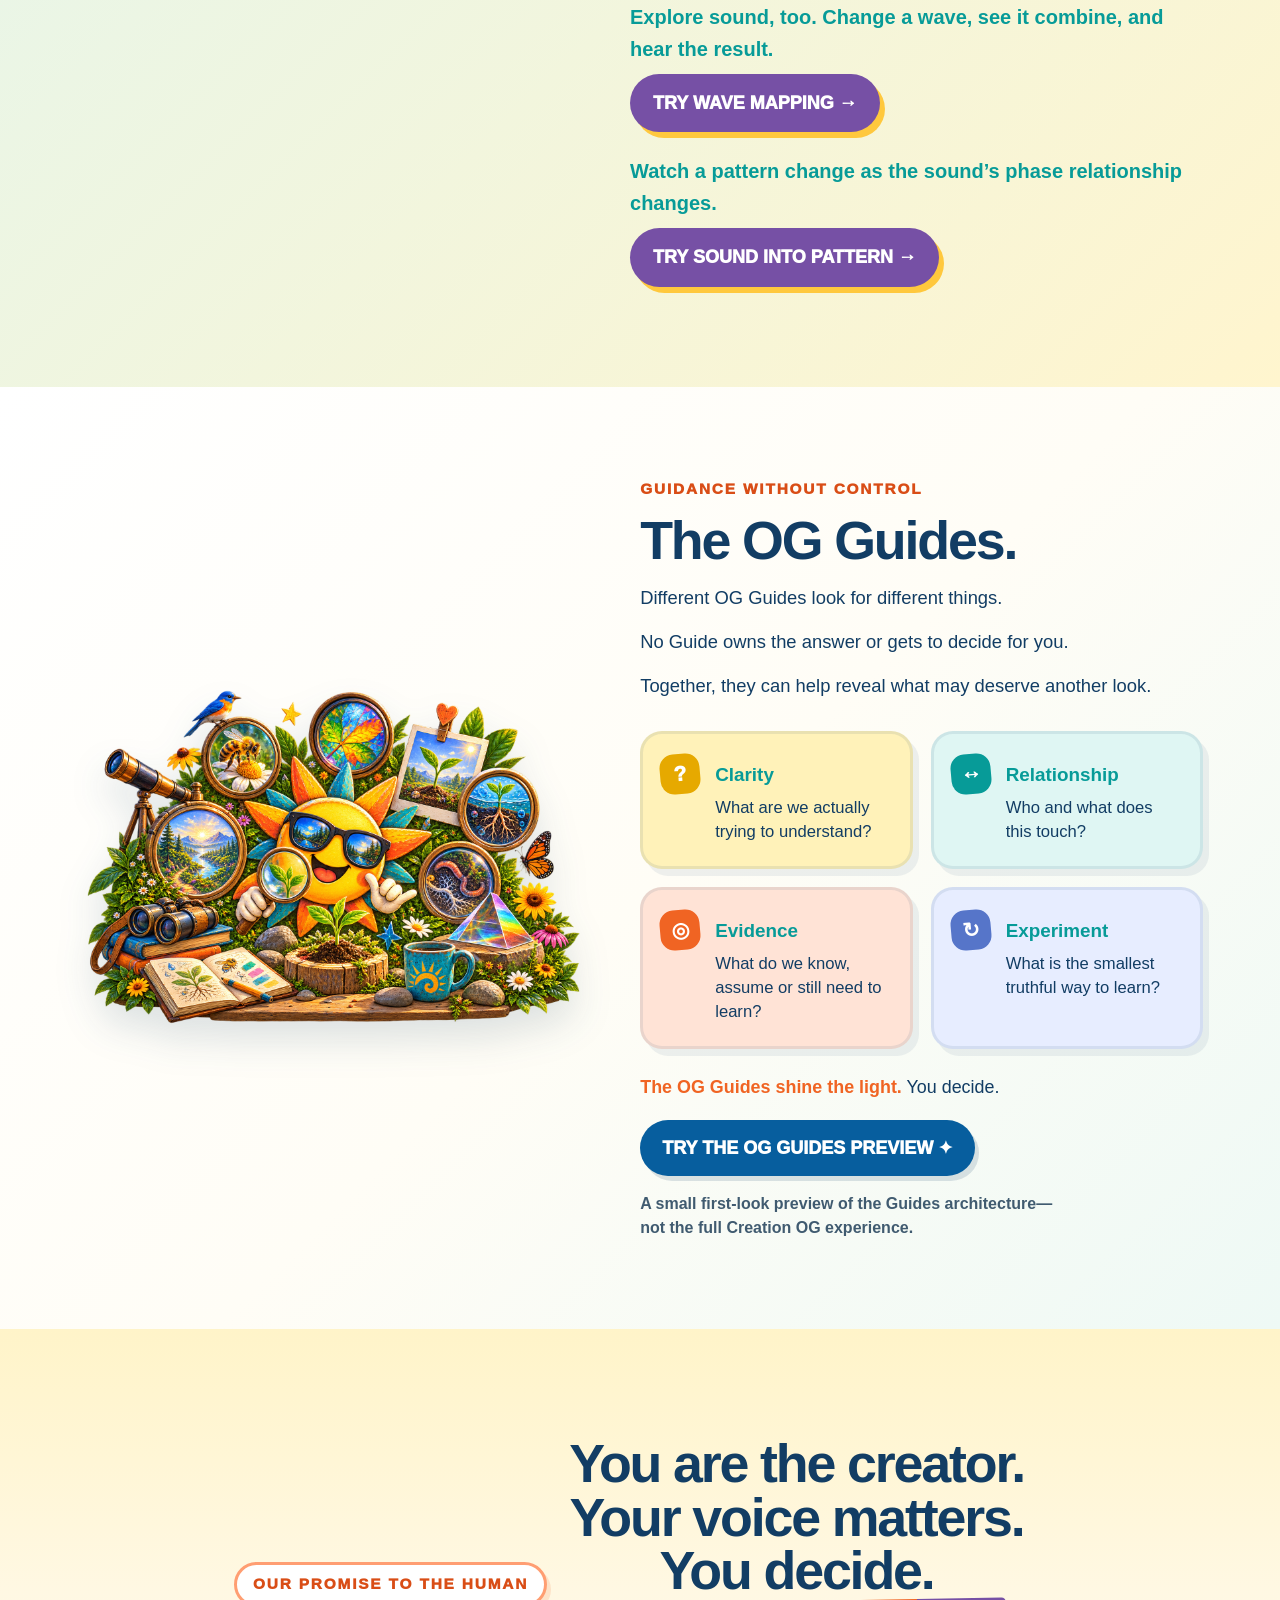
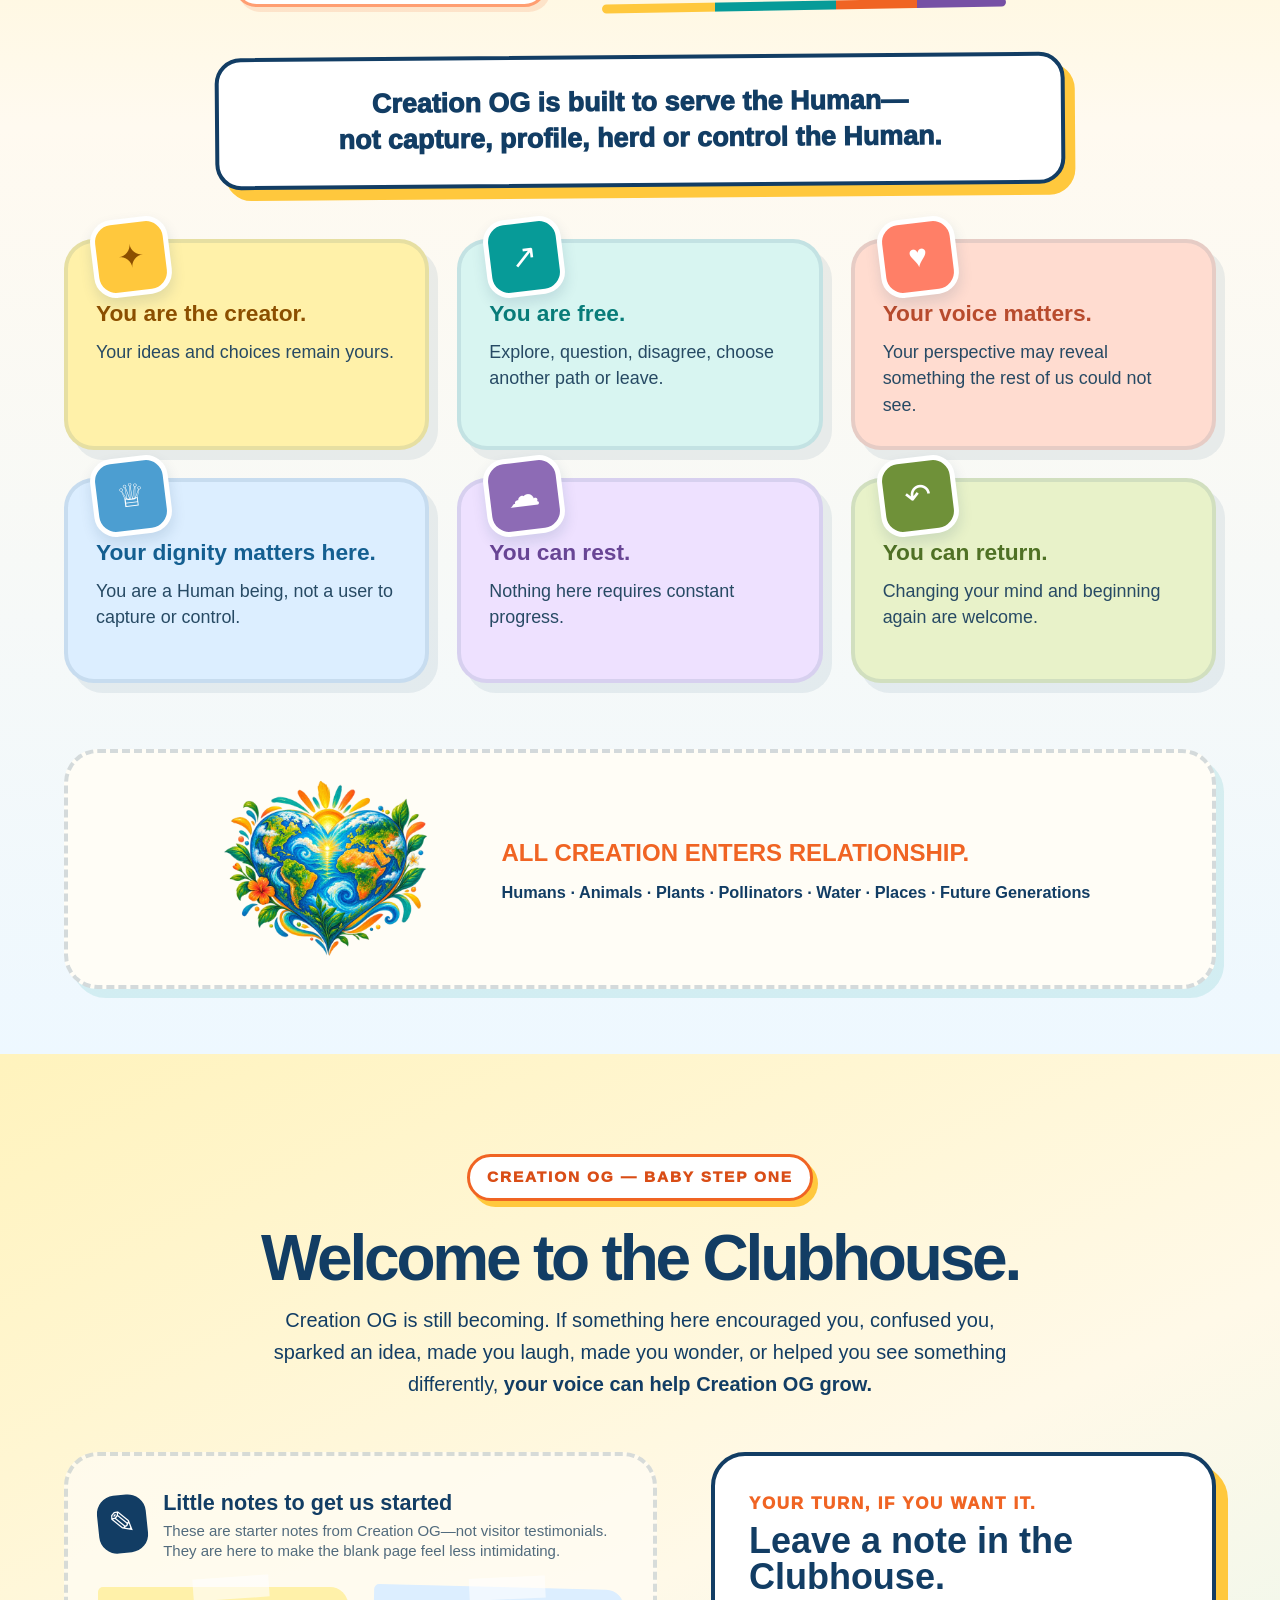
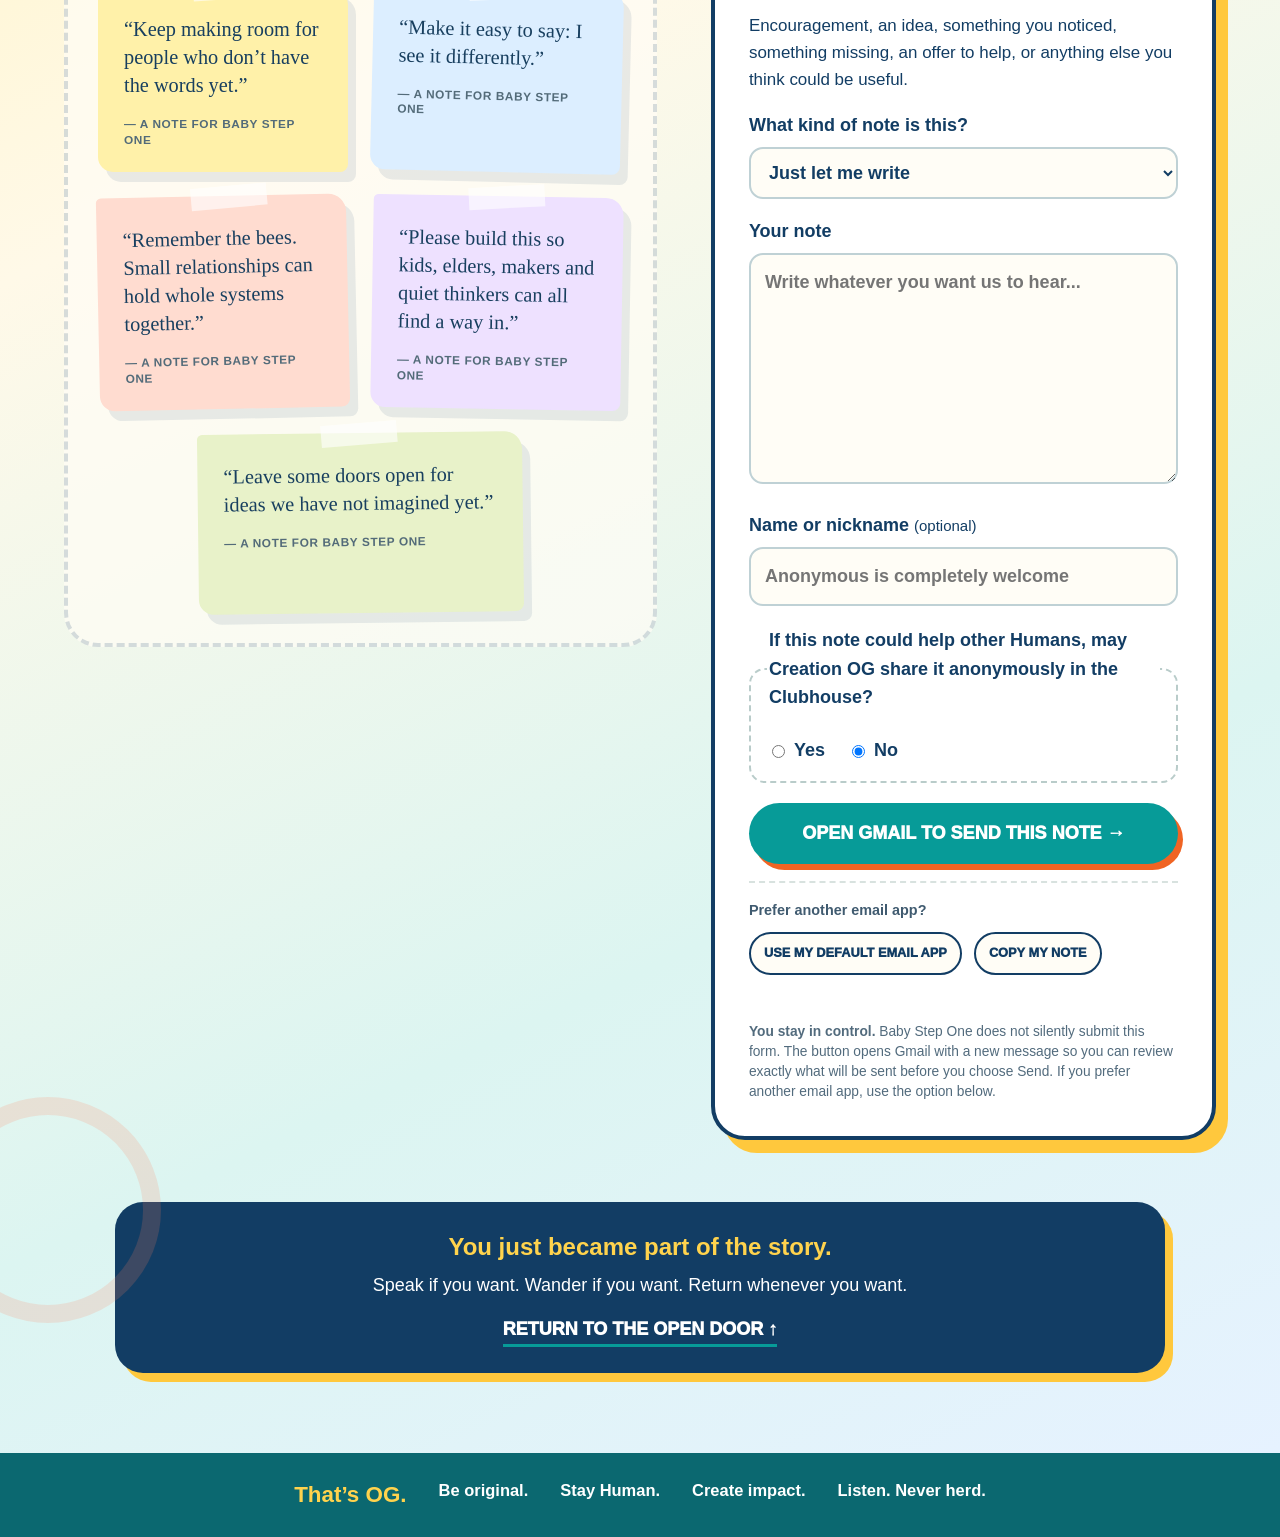
==== commit 24acf979: "Add Sound into Pattern to the Perception Experience" ====
--- a/index.html
+++ b/index.html
@@ -1 +1,2 @@
-<!doctype html><html lang="en"><head><meta charset="utf-8"><meta name="viewport" content="width=device-width,initial-scale=1"><title>Creation OG — Welcome, Creator</title><meta name="description" content="Creation OG is a Human-led operating guide for consequential creation. Bring an idea, decision, challenge, question or curiosity. See more. You decide."><link rel="stylesheet" href="assets/site.css"><link rel="stylesheet" href="assets/music-lab.css?v=20260930-law"><link rel="stylesheet" href="assets/comedy.css?v=20261001b"></head><body id="top"><header class="site-nav"><a class="brand" href="#top" aria-label="Creation OG home"><img src="003_creation_og_wordmark.webp" alt="Creation OG"></a><nav><a href="#portals">Start Here</a><a href="music-lab/">Music Lab</a><a href="human-comedy-department/">Comedy</a><a href="#perception">Perception Experience</a><a href="#guides">OG Guides</a><a href="#promise">Our Promise</a><a href="#clubhouse">Clubhouse</a></nav><button class="guides-button" data-guides>✦ Ask the OG Guides<span>Guidance when you want it.</span></button></header><main><section class="welcome-threshold"><div class="welcome-copy"><p class="welcome-overline">COME AS YOU ARE.</p><h1>WELCOME,<br><em>CREATOR!</em></h1><p class="welcome-body">You belong here before you explain anything, prove anything, build anything, or know what comes next.</p><div class="welcome-what"><p><strong>Creation OG helps you see more before you decide what comes next.</strong></p><p>Bring an idea, decision, challenge, question or curiosity.</p><p>The OG Guides help reveal perspectives, relationships, evidence,<br class="desktop-break"> consequences and possibilities while <strong>you remain the creator.</strong></p></div><div class="welcome-pledge" aria-label="Creation OG welcome promises"><span><b>You are free.</b><small>Explore without surrendering your authority.</small></span><span><b>Your voice matters.</b><small>Your perspective may reveal what others cannot see.</small></span><span><b>Your dignity matters here.</b><small>You are a Human being, not a user to capture.</small></span><span><b>You can rest.</b><small>Nothing here requires constant progress.</small></span><span><b>You can return.</b><small>Changing your mind is welcome.</small></span></div><div class="welcome-actions"><a href="#portals" class="welcome-enter">CHOOSE A PORTAL ↓</a><button class="welcome-guides" data-guides>ASK THE OG GUIDES ✦</button></div></div><div class="welcome-art"><div class="creator-place"><img src="hero-creators-place.png" alt="A handcrafted Creation OG welcome place with a smiling sun, creative tools, living plants and an intentionally blank card waiting for what the visitor brings"></div></div></section><section id="portals" class="portals-section"><div class="section-intro"><p class="eyebrow">WHERE DO YOU WANT TO START?</p><h2>Cross the threshold that meets you where you are.</h2><p>Each portal opens a different set of conditions<br>for attention, reflection and creation.</p><p class="portal-guidance">Choose the door most aligned with where you feel you are now.<br><strong>The OG Guides will show you the way. They are just a whisper away.</strong></p></div><div class="portal-gallery"><button class="portal-card" data-door-mode="idea"><span class="portal-image"><img src="portal-idea.png" alt="An open Creation OG portal leading toward a bright landscape of possibility"></span><span class="portal-caption"><b>I HAVE AN IDEA</b><small>I want to explore it, shape it,<br>test it or bring it to life.</small><em>ENTER →</em></span></button><button class="portal-card" data-door-mode="building"><span class="portal-image"><img src="portal-building.png" alt="An open Creation OG portal leading toward a living workshop where something is being built"></span><span class="portal-caption"><b>I’M ALREADY BUILDING</b><small>I’m working on something<br>and want to make it better.</small><em>ENTER →</em></span></button><button class="portal-card" data-door-mode="stuck"><span class="portal-image"><img src="portal-reset.png" alt="An open Creation OG portal showing repair, adaptation, water and another way forward"></span><span class="portal-caption"><b>SOMETHING ISN’T WORKING</b><small>I’m stuck, disconnected<br>or facing a challenge.<br>I need a reset.</small><em>ENTER →</em></span></button><button class="portal-card portal-decision" data-door-mode="decision"><span class="portal-image"><img src="portal-decision.png" alt="An open Creation OG threshold overlooking many possible paths and a wide horizon"></span><span class="portal-caption"><b><span>I’M MAKING A</span> <span>BIG DECISION</span></b><small>Something important<br>is on the line.<br><br>I want a wider view<br>before I choose.</small><em>ENTER →</em></span></button><button class="portal-card" data-door-mode="curious"><span class="portal-image"><img src="portal-curious.png" alt="An open Creation OG exploration portal filled with glass, plants, observation tools and paths to discover"></span><span class="portal-caption"><b>I’M JUST CURIOUS</b><small>I want to learn, wander,<br>notice and see what’s here.</small><em>ENTER →</em></span></button></div><div class="portal-law"><span>Wrong turns are welcome.</span><span>Maps get better.</span><span>You can leave anytime.</span><span><b>Good systems have open doors.</b></span></div></section><section id="music-lab" class="music-home"><div class="music-home-art music-home-pair"><a href="music-lab/#listen" aria-label="Listen to AI and I AM"><figure><img src="assets/ai-and-i-am.jpg" alt="AI &amp; I AM by Nathan Garrett cover art showing human and technological faces filled with people, meeting over a golden sunrise" loading="lazy" width="900" height="900"><figcaption>AI &amp; I AM <span>Listen →</span></figcaption></figure></a><a href="music-lab/#carry-the-sun-home" aria-label="Listen to Carry the Sun Home"><figure><img src="assets/carry-the-sun-home.jpg" alt="Carry the Sun Home by Nathan Garrett cover art with honeybees and a sunlit hive" loading="lazy" width="900" height="900"><figcaption>Carry the Sun Home <span>Listen →</span></figcaption></figure></a><a href="music-lab/#love-always-wins" aria-label="Listen to L.A.W. — Love Always Wins"><figure><img src="assets/law-love-always-wins.jpg" alt="L.A.W. — Love Always Wins by Nathan Garrett cover: a golden woven heart against deep blue linen" loading="lazy" width="900" height="900"><figcaption>L.A.W. — Love Always Wins <span>Listen →</span></figcaption></figure></a></div><div class="music-home-copy"><p class="eyebrow">MEET CREATION OG MUSIC LAB</p><h2>A human story.<br>A song taking flight.</h2><p>Life, imagination, attention and creative choice come first. New tools help bring what is within us into the world.</p><p>Hear music by Nathan Garrett, explore our approach to Artful Intelligence, and discover an open invitation to artists, bands and producers.</p><a class="music-button" href="music-lab/">STEP INSIDE THE MUSIC LAB →</a><p class="music-small">Created by Nathan Garrett through Creation OG Music Lab, in collaboration with AI.</p></div></section><section id="human-comedy-department" class="comedy-home"><div><p class="eyebrow">CREATION OG PRESENTS</p><h2>The Human<br>Comedy Department.</h2><p class="comedy-lead">Humanity supplied the material.<br>We opened a department.</p><p>Peace meets a traffic light. Relaxation becomes competitive. Independence needs more paperwork. Musical comedy and satire by Nathan Garrett.</p><div class="comedy-actions"><a class="comedy-button" href="human-comedy-department/">EXPLORE ALL TEN RECORDINGS →</a></div><div class="comedy-home-links"><a href="human-comedy-department/#new-england">New England ↗</a><a href="human-comedy-department/#honk-if-you-love-peace">Honk If You Love Peace ↗</a><a href="human-comedy-department/#please-relax-immediately">Please Relax Immediately ↗</a><a href="human-comedy-department/#cut-the-cord">Cut the Cord? ↗</a><a href="human-comedy-department/#your-call">Your Call ↗</a></div><p class="comedy-small">Ten recordings. One very human department. Including the wild card: <a href="human-comedy-department/#my-body-called-a-meeting">My Body Called a Meeting</a>.</p></div><a class="comedy-home-art" href="human-comedy-department/" aria-label="Explore The Human Comedy Department"><img src="assets/human-comedy-department.jpg" width="1000" height="1000" loading="lazy" alt="The Human Comedy Department by Nathan Garrett: golden theater lettering, red curtains and a desk wearing shoes"></a></section><section id="perception" class="number-lab-feature"><div class="lab-art"><img src="007_number_lab.webp" alt="The Creation OG Number Lab"></div><div class="lab-copy"><p class="eyebrow">A QUICK INTERACTIVE EXPERIENCE · ABOUT 5–7 MINUTES</p><h2>Perception Architecture</h2><p class="lab-question">What becomes visible when the lens changes?</p><p class="lab-lead">Enter the Number Lab and experience familiar quantities through different forms.</p><p class="lab-lead-second">Notice what feels natural, what creates friction, and what your own perception reveals.</p><div class="lab-reassurance"><p><strong>No math expertise is needed.</strong></p><p>There is no preferred response and no need to “perform.”</p><p>Move naturally, notice your experience, and see what becomes visible.</p></div><div class="lab-principles"><span>5–7 minutes</span><span>No special knowledge</span><span>No right response</span><span>Follow what you notice</span></div><a class="lab-enter" href="experiment-001a/">ENTER THE PERCEPTION EXPERIENCE →</a><p class="lab-lead-second">Explore sound, too. Change a wave, see it combine, and hear the result.</p><a class="lab-enter" href="wave-mapping/">TRY WAVE MAPPING →</a></div></section><section id="guides" class="guides-section"><div class="guides-art"><img src="og-guides-shine-the-light.png" alt="The Creation OG sunshine wearing dark lenses and exploring one living seedling through many perspectives, including roots, pollination, patterns and the wider living world"></div><div class="guides-copy"><p class="eyebrow">GUIDANCE WITHOUT CONTROL</p><h2>The OG Guides.</h2><div class="guides-intro"><p>Different OG Guides look for different things.</p><p>No Guide owns the answer or gets to decide for you.</p><p>Together, they can help reveal what may deserve another look.</p></div><div class="guide-list"><span><b>Clarity</b><span>What are we actually trying to understand?</span></span><span><b>Relationship</b><span>Who and what does this touch?</span></span><span><b>Evidence</b><span>What do we know,<br>assume or still need to learn?</span></span><span><b>Experiment</b><span>What is the smallest truthful way to learn?</span></span></div><p class="guides-rule"><strong>The OG Guides shine the light.</strong> You decide.</p><button class="primary-button" data-guides>TRY THE OG GUIDES PREVIEW ✦</button><p class="guides-preview-note">A small first-look preview of the Guides architecture—<br class="review-break">not the full Creation OG experience.</p></div></section><section id="promise" class="promise-section"><div class="promise-copy"><p class="eyebrow">OUR PROMISE TO THE HUMAN</p><h2>You are the creator.<br>Your voice matters.<br>You decide.</h2><p class="human-service-promise">Creation OG is built to serve the Human—<br class="review-break">not capture, profile, herd or control the Human.</p></div><div class="promise-grid"><article class="promise-card promise-card-one"><b>You are the creator.</b><p>Your ideas and choices remain yours.</p></article><article class="promise-card promise-card-two"><b>You are free.</b><p>Explore, question, disagree, choose another path or leave.</p></article><article class="promise-card promise-card-three"><b>Your voice matters.</b><p>Your perspective may reveal something the rest of us could not see.</p></article><article class="promise-card promise-card-four"><b>Your dignity matters here.</b><p>You are a Human being, not a user to capture or control.</p></article><article class="promise-card promise-card-five"><b>You can rest.</b><p>Nothing here requires constant progress.</p></article><article class="promise-card promise-card-six"><b>You can return.</b><p>Changing your mind and beginning again are welcome.</p></article></div><div class="promise-bottom"><img src="008_earth_heart.webp" alt="Earth held as a living heart in the Creation OG visual language"><div><b>ALL CREATION ENTERS RELATIONSHIP.</b><span class="relationship-line">Humans · Animals · Plants · Pollinators · Water · Places · Future&nbsp;Generations</span></div></div></section><section id="clubhouse" class="clubhouse-section"><div class="clubhouse-heading"><p class="eyebrow">CREATION OG — BABY STEP ONE</p><h2>Welcome to the Clubhouse.</h2><p>Creation OG is still becoming. If something here encouraged you, confused you, sparked an idea, made you laugh, made you wonder, or helped you see something differently, <strong>your voice can help Creation OG grow.</strong></p></div><div class="clubhouse-layout"><div class="clubhouse-notes"><div class="notes-title"><span>✎</span><div><b>Little notes to get us started</b><small>These are starter notes from Creation OG—not visitor testimonials. They are here to make the blank page feel less intimidating.</small></div></div><div class="note-wall"><blockquote class="hand-note note-yellow">“Keep making room for people who don’t have the words yet.”<span>— a note for Baby Step One</span></blockquote><blockquote class="hand-note note-blue">“Make it easy to say: I see it differently.”<span>— a note for Baby Step One</span></blockquote><blockquote class="hand-note note-coral">“Remember the bees. Small relationships can hold whole systems together.”<span>— a note for Baby Step One</span></blockquote><blockquote class="hand-note note-purple">“Please build this so kids, elders, makers and quiet thinkers can all find a way in.”<span>— a note for Baby Step One</span></blockquote><blockquote class="hand-note note-green">“Leave some doors open for ideas we have not imagined yet.”<span>— a note for Baby Step One</span></blockquote></div></div><div class="clubhouse-form-card"><p class="form-kicker">YOUR TURN, IF YOU WANT IT.</p><h3>Leave a note in the Clubhouse.</h3><p>Encouragement, an idea, something you noticed, something missing, an offer to help, or anything else you think could be useful.</p><form id="clubhouseForm"><label>What kind of note is this?<select id="clubhouseType"><option>Just let me write</option><option>Leave some encouragement</option><option>I have an idea</option><option>I noticed something</option><option>Something is missing</option><option>Something appeared for me</option><option>I want to help</option><option>I want to share something with other Humans</option><option>I’d rather not categorize it</option></select></label><label>Your note<textarea id="clubhouseMessage" rows="7" placeholder="Write whatever you want us to hear..."></textarea></label><label>Name or nickname <small>(optional)</small><input id="clubhouseName" type="text" placeholder="Anonymous is completely welcome"></label><fieldset><legend>If this note could help other Humans, may Creation OG share it anonymously in the Clubhouse?</legend><label><input type="radio" name="sharePermission" value="Yes"> Yes</label><label><input type="radio" name="sharePermission" value="No" checked> No</label></fieldset><button type="submit" class="clubhouse-send">OPEN GMAIL TO SEND THIS NOTE →</button><p class="clubhouse-privacy"><strong>You stay in control.</strong> Baby Step One does not silently submit this form. The button opens Gmail with a new message so you can review exactly what will be sent before you choose Send. If you prefer another email app, use the option below.</p></form></div></div><div class="clubhouse-return"><b>You just became part of the story.</b><span>Speak if you want. Wander if you want. Return whenever you want.</span><a href="#top">RETURN TO THE OPEN DOOR ↑</a></div></section></main><footer><strong>That’s OG.</strong><span>Be original.</span><span>Stay Human.</span><span>Create impact.</span><span>Listen. Never herd.</span></footer><div class="guides-panel" data-guides-panel hidden><button class="guides-close" data-guides-close aria-label="Close OG Guides preview">×</button><p class="eyebrow">OG GUIDES · FIRST-LOOK PREVIEW</p><h2>What are you bringing?</h2><p>This preview shows how different Guides can illuminate different parts of the same situation. <strong>It does not make the decision for you.</strong></p><div class="guide-starts"><button data-guide-mode="idea">I have an idea</button><button data-guide-mode="decision">I’m making a decision</button><button data-guide-mode="question">I have a question</button><button data-guide-mode="stuck">Something isn’t working</button><button data-guide-mode="curious">I’m just curious</button></div><div class="guide-response" data-guide-response><p><strong>Choose what you’re bringing.</strong></p><p>We’ll shine a few different lights on it.</p></div><p class="guides-boundary"><strong>First-look preview only.</strong> These are example Guide prompts, not the full OG Guides system. Nothing entered here is submitted or stored.</p></div><div class="guides-backdrop" data-guides-backdrop hidden></div><script src="assets/first-encounter.js"></script><script src="assets/portal-thresholds.js"></script><script src="assets/clubhouse-email.js"></script><script src="assets/launch-readiness.js"></script></body></html>
+<!doctype html><html lang="en"><head><meta charset="utf-8"><meta name="viewport" content="width=device-width,initial-scale=1"><title>Creation OG — Welcome, Creator</title><meta name="description" content="Creation OG is a Human-led operating guide for consequential creation. Bring an idea, decision, challenge, question or curiosity. See more. You decide."><link rel="stylesheet" href="assets/site.css"><link rel="stylesheet" href="assets/music-lab.css?v=20260930-law"><link rel="stylesheet" href="assets/comedy.css?v=20261001b"></head><body id="top"><header class="site-nav"><a class="brand" href="#top" aria-label="Creation OG home"><img src="003_creation_og_wordmark.webp" alt="Creation OG"></a><nav><a href="#portals">Start Here</a><a href="music-lab/">Music Lab</a><a href="human-comedy-department/">Comedy</a><a href="#perception">Perception Experience</a><a href="#guides">OG Guides</a><a href="#promise">Our Promise</a><a href="#clubhouse">Clubhouse</a></nav><button class="guides-button" data-guides>✦ Ask the OG Guides<span>Guidance when you want it.</span></button></header><main><section class="welcome-threshold"><div class="welcome-copy"><p class="welcome-overline">COME AS YOU ARE.</p><h1>WELCOME,<br><em>CREATOR!</em></h1><p class="welcome-body">You belong here before you explain anything, prove anything, build anything, or know what comes next.</p><div class="welcome-what"><p><strong>Creation OG helps you see more before you decide what comes next.</strong></p><p>Bring an idea, decision, challenge, question or curiosity.</p><p>The OG Guides help reveal perspectives, relationships, evidence,<br class="desktop-break"> consequences and possibilities while <strong>you remain the creator.</strong></p></div><div class="welcome-pledge" aria-label="Creation OG welcome promises"><span><b>You are free.</b><small>Explore without surrendering your authority.</small></span><span><b>Your voice matters.</b><small>Your perspective may reveal what others cannot see.</small></span><span><b>Your dignity matters here.</b><small>You are a Human being, not a user to capture.</small></span><span><b>You can rest.</b><small>Nothing here requires constant progress.</small></span><span><b>You can return.</b><small>Changing your mind is welcome.</small></span></div><div class="welcome-actions"><a href="#portals" class="welcome-enter">CHOOSE A PORTAL ↓</a><button class="welcome-guides" data-guides>ASK THE OG GUIDES ✦</button></div></div><div class="welcome-art"><div class="creator-place"><img src="hero-creators-place.png" alt="A handcrafted Creation OG welcome place with a smiling sun, creative tools, living plants and an intentionally blank card waiting for what the visitor brings"></div></div></section><section id="portals" class="portals-section"><div class="section-intro"><p class="eyebrow">WHERE DO YOU WANT TO START?</p><h2>Cross the threshold that meets you where you are.</h2><p>Each portal opens a different set of conditions<br>for attention, reflection and creation.</p><p class="portal-guidance">Choose the door most aligned with where you feel you are now.<br><strong>The OG Guides will show you the way. They are just a whisper away.</strong></p></div><div class="portal-gallery"><button class="portal-card" data-door-mode="idea"><span class="portal-image"><img src="portal-idea.png" alt="An open Creation OG portal leading toward a bright landscape of possibility"></span><span class="portal-caption"><b>I HAVE AN IDEA</b><small>I want to explore it, shape it,<br>test it or bring it to life.</small><em>ENTER →</em></span></button><button class="portal-card" data-door-mode="building"><span class="portal-image"><img src="portal-building.png" alt="An open Creation OG portal leading toward a living workshop where something is being built"></span><span class="portal-caption"><b>I’M ALREADY BUILDING</b><small>I’m working on something<br>and want to make it better.</small><em>ENTER →</em></span></button><button class="portal-card" data-door-mode="stuck"><span class="portal-image"><img src="portal-reset.png" alt="An open Creation OG portal showing repair, adaptation, water and another way forward"></span><span class="portal-caption"><b>SOMETHING ISN’T WORKING</b><small>I’m stuck, disconnected<br>or facing a challenge.<br>I need a reset.</small><em>ENTER →</em></span></button><button class="portal-card portal-decision" data-door-mode="decision"><span class="portal-image"><img src="portal-decision.png" alt="An open Creation OG threshold overlooking many possible paths and a wide horizon"></span><span class="portal-caption"><b><span>I’M MAKING A</span> <span>BIG DECISION</span></b><small>Something important<br>is on the line.<br><br>I want a wider view<br>before I choose.</small><em>ENTER →</em></span></button><button class="portal-card" data-door-mode="curious"><span class="portal-image"><img src="portal-curious.png" alt="An open Creation OG exploration portal filled with glass, plants, observation tools and paths to discover"></span><span class="portal-caption"><b>I’M JUST CURIOUS</b><small>I want to learn, wander,<br>notice and see what’s here.</small><em>ENTER →</em></span></button></div><div class="portal-law"><span>Wrong turns are welcome.</span><span>Maps get better.</span><span>You can leave anytime.</span><span><b>Good systems have open doors.</b></span></div></section><section id="music-lab" class="music-home"><div class="music-home-art music-home-pair"><a href="music-lab/#listen" aria-label="Listen to AI and I AM"><figure><img src="assets/ai-and-i-am.jpg" alt="AI &amp; I AM by Nathan Garrett cover art showing human and technological faces filled with people, meeting over a golden sunrise" loading="lazy" width="900" height="900"><figcaption>AI &amp; I AM <span>Listen →</span></figcaption></figure></a><a href="music-lab/#carry-the-sun-home" aria-label="Listen to Carry the Sun Home"><figure><img src="assets/carry-the-sun-home.jpg" alt="Carry the Sun Home by Nathan Garrett cover art with honeybees and a sunlit hive" loading="lazy" width="900" height="900"><figcaption>Carry the Sun Home <span>Listen →</span></figcaption></figure></a><a href="music-lab/#love-always-wins" aria-label="Listen to L.A.W. — Love Always Wins"><figure><img src="assets/law-love-always-wins.jpg" alt="L.A.W. — Love Always Wins by Nathan Garrett cover: a golden woven heart against deep blue linen" loading="lazy" width="900" height="900"><figcaption>L.A.W. — Love Always Wins <span>Listen →</span></figcaption></figure></a></div><div class="music-home-copy"><p class="eyebrow">MEET CREATION OG MUSIC LAB</p><h2>A human story.<br>A song taking flight.</h2><p>Life, imagination, attention and creative choice come first. New tools help bring what is within us into the world.</p><p>Hear music by Nathan Garrett, explore our approach to Artful Intelligence, and discover an open invitation to artists, bands and producers.</p><a class="music-button" href="music-lab/">STEP INSIDE THE MUSIC LAB →</a><p class="music-small">Created by Nathan Garrett through Creation OG Music Lab, in collaboration with AI.</p></div></section><section id="human-comedy-department" class="comedy-home"><div><p class="eyebrow">CREATION OG PRESENTS</p><h2>The Human<br>Comedy Department.</h2><p class="comedy-lead">Humanity supplied the material.<br>We opened a department.</p><p>Peace meets a traffic light. Relaxation becomes competitive. Independence needs more paperwork. Musical comedy and satire by Nathan Garrett.</p><div class="comedy-actions"><a class="comedy-button" href="human-comedy-department/">EXPLORE ALL TEN RECORDINGS →</a></div><div class="comedy-home-links"><a href="human-comedy-department/#new-england">New England ↗</a><a href="human-comedy-department/#honk-if-you-love-peace">Honk If You Love Peace ↗</a><a href="human-comedy-department/#please-relax-immediately">Please Relax Immediately ↗</a><a href="human-comedy-department/#cut-the-cord">Cut the Cord? ↗</a><a href="human-comedy-department/#your-call">Your Call ↗</a></div><p class="comedy-small">Ten recordings. One very human department. Including the wild card: <a href="human-comedy-department/#my-body-called-a-meeting">My Body Called a Meeting</a>.</p></div><a class="comedy-home-art" href="human-comedy-department/" aria-label="Explore The Human Comedy Department"><img src="assets/human-comedy-department.jpg" width="1000" height="1000" loading="lazy" alt="The Human Comedy Department by Nathan Garrett: golden theater lettering, red curtains and a desk wearing shoes"></a></section><section id="perception" class="number-lab-feature"><div class="lab-art"><img src="007_number_lab.webp" alt="The Creation OG Number Lab"></div><div class="lab-copy"><p class="eyebrow">A QUICK INTERACTIVE EXPERIENCE · ABOUT 5–7 MINUTES</p><h2>Perception Architecture</h2><p class="lab-question">What becomes visible when the lens changes?</p><p class="lab-lead">Enter the Number Lab and experience familiar quantities through different forms.</p><p class="lab-lead-second">Notice what feels natural, what creates friction, and what your own perception reveals.</p><div class="lab-reassurance"><p><strong>No math expertise is needed.</strong></p><p>There is no preferred response and no need to “perform.”</p><p>Move naturally, notice your experience, and see what becomes visible.</p></div><div class="lab-principles"><span>5–7 minutes</span><span>No special knowledge</span><span>No right response</span><span>Follow what you notice</span></div><a class="lab-enter" href="experiment-001a/">ENTER THE PERCEPTION EXPERIENCE →</a><p class="lab-lead-second">Explore sound, too. Change a wave, see it combine, and hear the result.</p><a class="lab-enter" href="wave-mapping/">TRY WAVE MAPPING →</a><p class="lab-lead-second">Watch a pattern change as the sound’s phase relationship changes.</p><a class="lab-enter" href="sound-into-pattern/">TRY SOUND INTO PATTERN →</a></div></section><section id="guides" class="guides-section"><div class="guides-art"><img src="og-guides-shine-the-light.png" alt="The Creation OG sunshine wearing dark lenses and exploring one living seedling through many perspectives, including roots, pollination, patterns and the wider living world"></div><div class="guides-copy"><p class="eyebrow">GUIDANCE WITHOUT CONTROL</p><h2>The OG Guides.</h2><div class="guides-intro"><p>Different OG Guides look for different things.</p><p>No Guide owns the answer or gets to decide for you.</p><p>Together, they can help reveal what may deserve another look.</p></div><div class="guide-list"><span><b>Clarity</b><span>What are we actually trying to understand?</span></span><span><b>Relationship</b><span>Who and what does this touch?</span></span><span><b>Evidence</b><span>What do we know,<br>assume or still need to learn?</span></span><span><b>Experiment</b><span>What is the smallest truthful way to learn?</span></span></div><p class="guides-rule"><strong>The OG Guides shine the light.</strong> You decide.</p><button class="primary-button" data-guides>TRY THE OG GUIDES PREVIEW ✦</button><p class="guides-preview-note">A small first-look preview of the Guides architecture—<br class="review-break">not the full Creation OG experience.</p></div></section><section id="promise" class="promise-section"><div class="promise-copy"><p class="eyebrow">OUR PROMISE TO THE HUMAN</p><h2>You are the creator.<br>Your voice matters.<br>You decide.</h2><p class="human-service-promise">Creation OG is built to serve the Human—<br class="review-break">not capture, profile, herd or control the Human.</p></div><div class="promise-grid"><article class="promise-card promise-card-one"><b>You are the creator.</b><p>Your ideas and choices remain yours.</p></article><article class="promise-card promise-card-two"><b>You are free.</b><p>Explore, question, disagree, choose another path or leave.</p></article><article class="promise-card promise-card-three"><b>Your voice matters.</b><p>Your perspective may reveal something the rest of us could not see.</p></article><article class="promise-card promise-card-four"><b>Your dignity matters here.</b><p>You are a Human being, not a user to capture or control.</p></article><article class="promise-card promise-card-five"><b>You can rest.</b><p>Nothing here requires constant progress.</p></article><article class="promise-card promise-card-six"><b>You can return.</b><p>Changing your mind and beginning again are welcome.</p></article></div><div class="promise-bottom"><img src="008_earth_heart.webp" alt="Earth held as a living heart in the Creation OG visual language"><div><b>ALL CREATION ENTERS RELATIONSHIP.</b><span class="relationship-line">Humans · Animals · Plants · Pollinators · Water · Places · Future&nbsp;Generations</span></div></div></section><section id="clubhouse" class="clubhouse-section"><div class="clubhouse-heading"><p class="eyebrow">CREATION OG — BABY STEP ONE</p><h2>Welcome to the Clubhouse.</h2><p>Creation OG is still becoming. If something here encouraged you, confused you, sparked an idea, made you laugh, made you wonder, or helped you see something differently, <strong>your voice can help Creation OG grow.</strong></p></div><div class="clubhouse-layout"><div class="clubhouse-notes"><div class="notes-title"><span>✎</span><div><b>Little notes to get us started</b><small>These are starter notes from Creation OG—not visitor testimonials. They are here to make the blank page feel less intimidating.</small></div></div><div class="note-wall"><blockquote class="hand-note note-yellow">“Keep making room for people who don’t have the words yet.”<span>— a note for Baby Step One</span></blockquote><blockquote class="hand-note note-blue">“Make it easy to say: I see it differently.”<span>— a note for Baby Step One</span></blockquote><blockquote class="hand-note note-coral">“Remember the bees. Small relationships can hold whole systems together.”<span>— a note for Baby Step One</span></blockquote><blockquote class="hand-note note-purple">“Please build this so kids, elders, makers and quiet thinkers can all find a way in.”<span>— a note for Baby Step One</span></blockquote><blockquote class="hand-note note-green">“Leave some doors open for ideas we have not imagined yet.”<span>— a note for Baby Step One</span></blockquote></div></div><div class="clubhouse-form-card"><p class="form-kicker">YOUR TURN, IF YOU WANT IT.</p><h3>Leave a note in the Clubhouse.</h3><p>Encouragement, an idea, something you noticed, something missing, an offer to help, or anything else you think could be useful.</p><form id="clubhouseForm"><label>What kind of note is this?<select id="clubhouseType"><option>Just let me write</option><option>Leave some encouragement</option><option>I have an idea</option><option>I noticed something</option><option>Something is missing</option><option>Something appeared for me</option><option>I want to help</option><option>I want to share something with other Humans</option><option>I’d rather not categorize it</option></select></label><label>Your note<textarea id="clubhouseMessage" rows="7" placeholder="Write whatever you want us to hear..."></textarea></label><label>Name or nickname <small>(optional)</small><input id="clubhouseName" type="text" placeholder="Anonymous is completely welcome"></label><fieldset><legend>If this note could help other Humans, may Creation OG share it anonymously in the Clubhouse?</legend><label><input type="radio" name="sharePermission" value="Yes"> Yes</label><label><input type="radio" name="sharePermission" value="No" checked> No</label></fieldset><button type="submit" class="clubhouse-send">OPEN GMAIL TO SEND THIS NOTE →</button><p class="clubhouse-privacy"><strong>You stay in control.</strong> Baby Step One does not silently submit this form. The button opens Gmail with a new message so you can review exactly what will be sent before you choose Send. If you prefer another email app, use the option below.</p></form></div></div><div class="clubhouse-return"><b>You just became part of the story.</b><span>Speak if you want. Wander if you want. Return whenever you want.</span><a href="#top">RETURN TO THE OPEN DOOR ↑</a></div></section></main><footer><strong>That’s OG.</strong><span>Be original.</span><span>Stay Human.</span><span>Create impact.</span><span>Listen. Never herd.</span></footer><div class="guides-panel" data-guides-panel hidden><button class="guides-close" data-guides-close aria-label="Close OG Guides preview">×</button><p class="eyebrow">OG GUIDES · FIRST-LOOK PREVIEW</p><h2>What are you bringing?</h2><p>This preview shows how different Guides can illuminate different parts of the same situation. <strong>It does not make the decision for you.</strong></p><div class="guide-starts"><button data-guide-mode="idea">I have an idea</button><button data-guide-mode="decision">I’m making a decision</button><button data-guide-mode="question">I have a question</button><button data-guide-mode="stuck">Something isn’t working</button><button data-guide-mode="curious">I’m just curious</button></div><div class="guide-response" data-guide-response><p><strong>Choose what you’re bringing.</strong></p><p>We’ll shine a few different lights on it.</p></div><p class="guides-boundary"><strong>First-look preview only.</strong> These are example Guide prompts, not the full OG Guides system. Nothing entered here is submitted or stored.</p></div><div class="guides-backdrop" data-guides-backdrop hidden></div><script src="assets/first-encounter.js"></script><script src="assets/portal-thresholds.js"></script><script src="assets/clubhouse-email.js"></script><script src="assets/launch-readiness.js"></script></body></html>
+
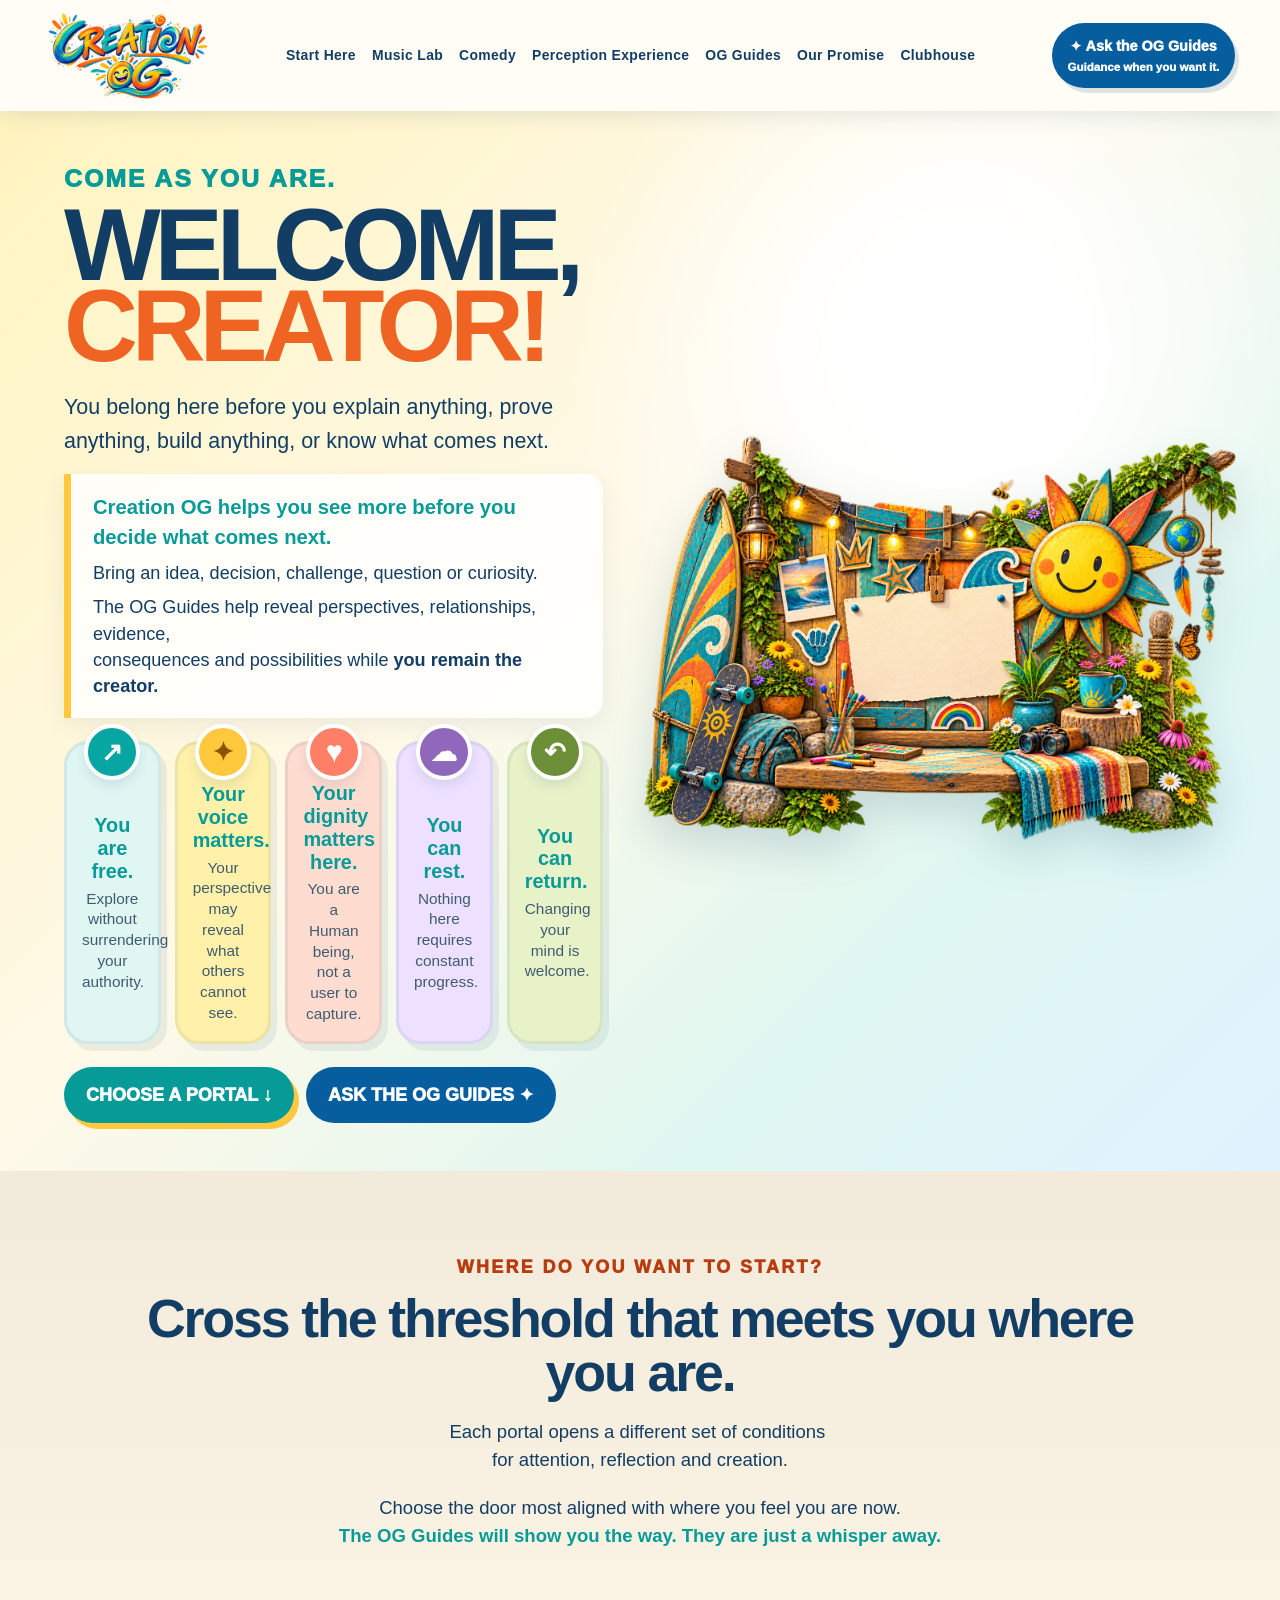
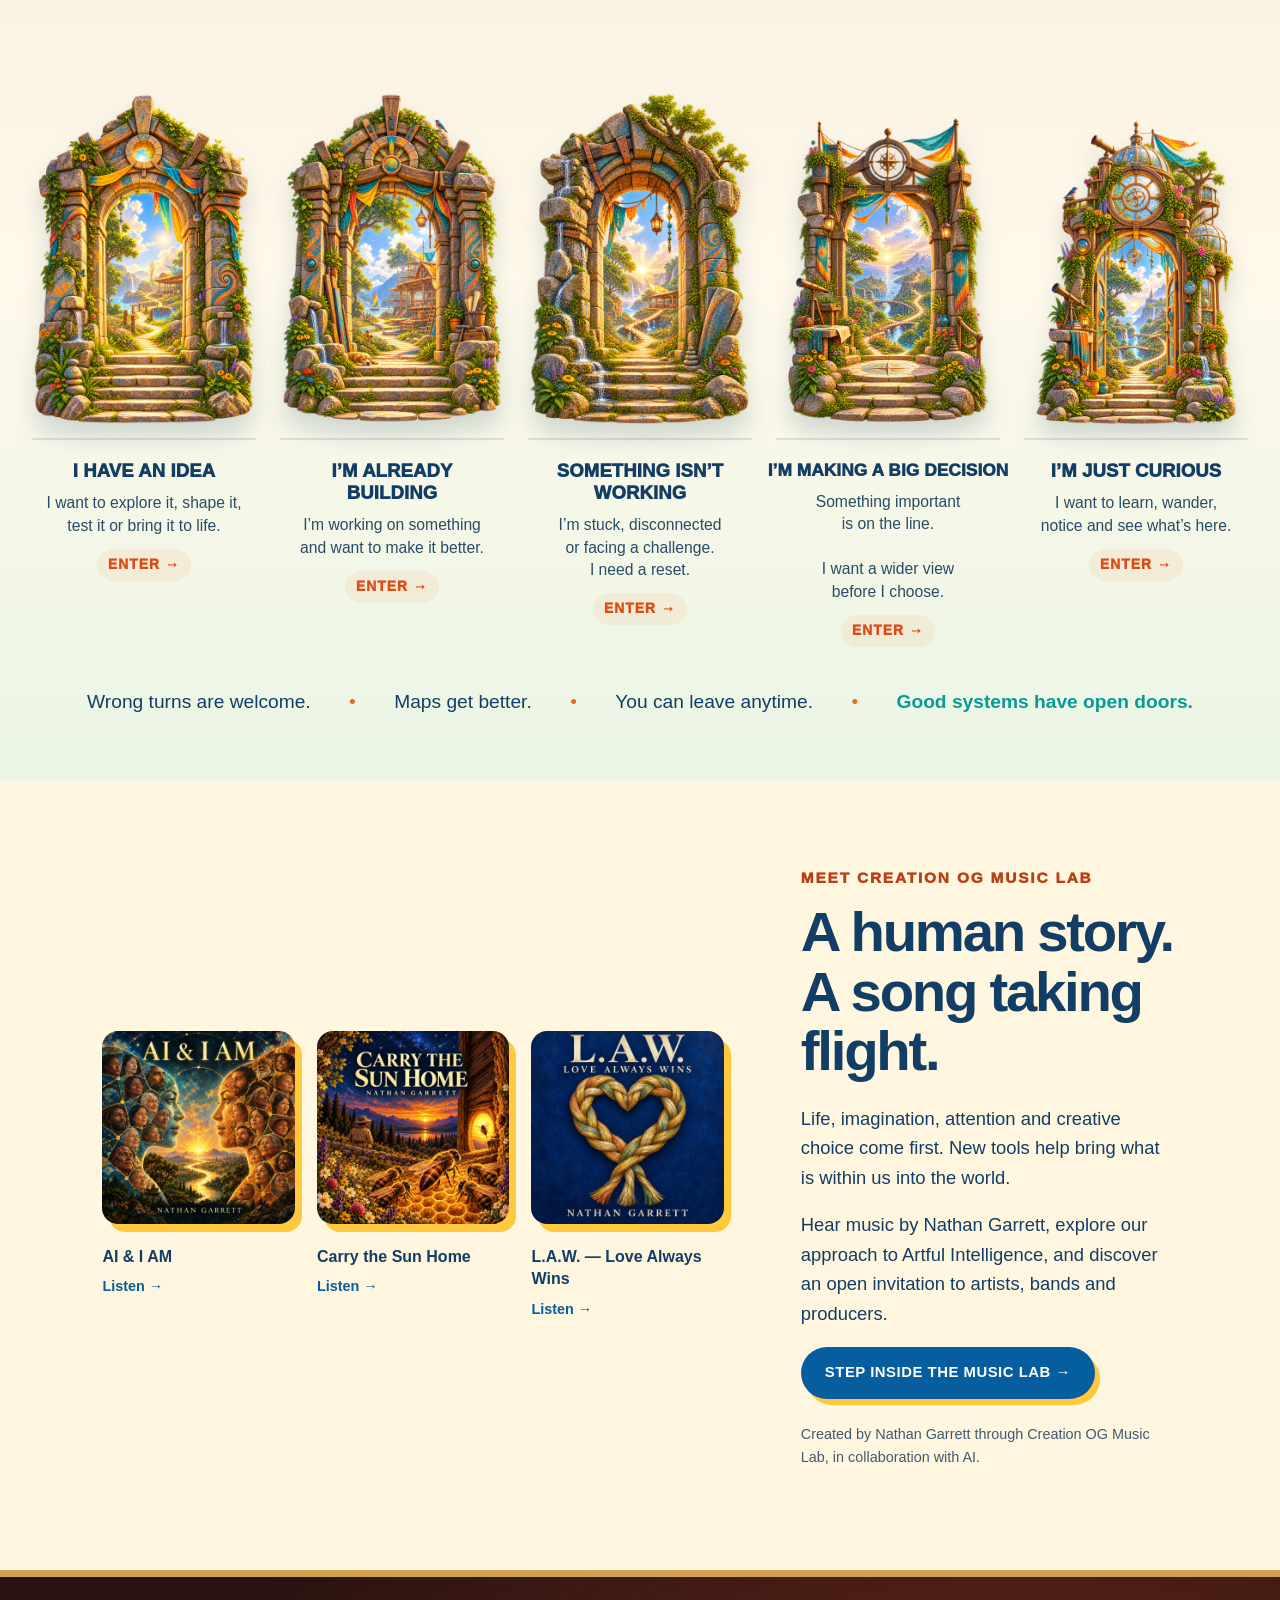
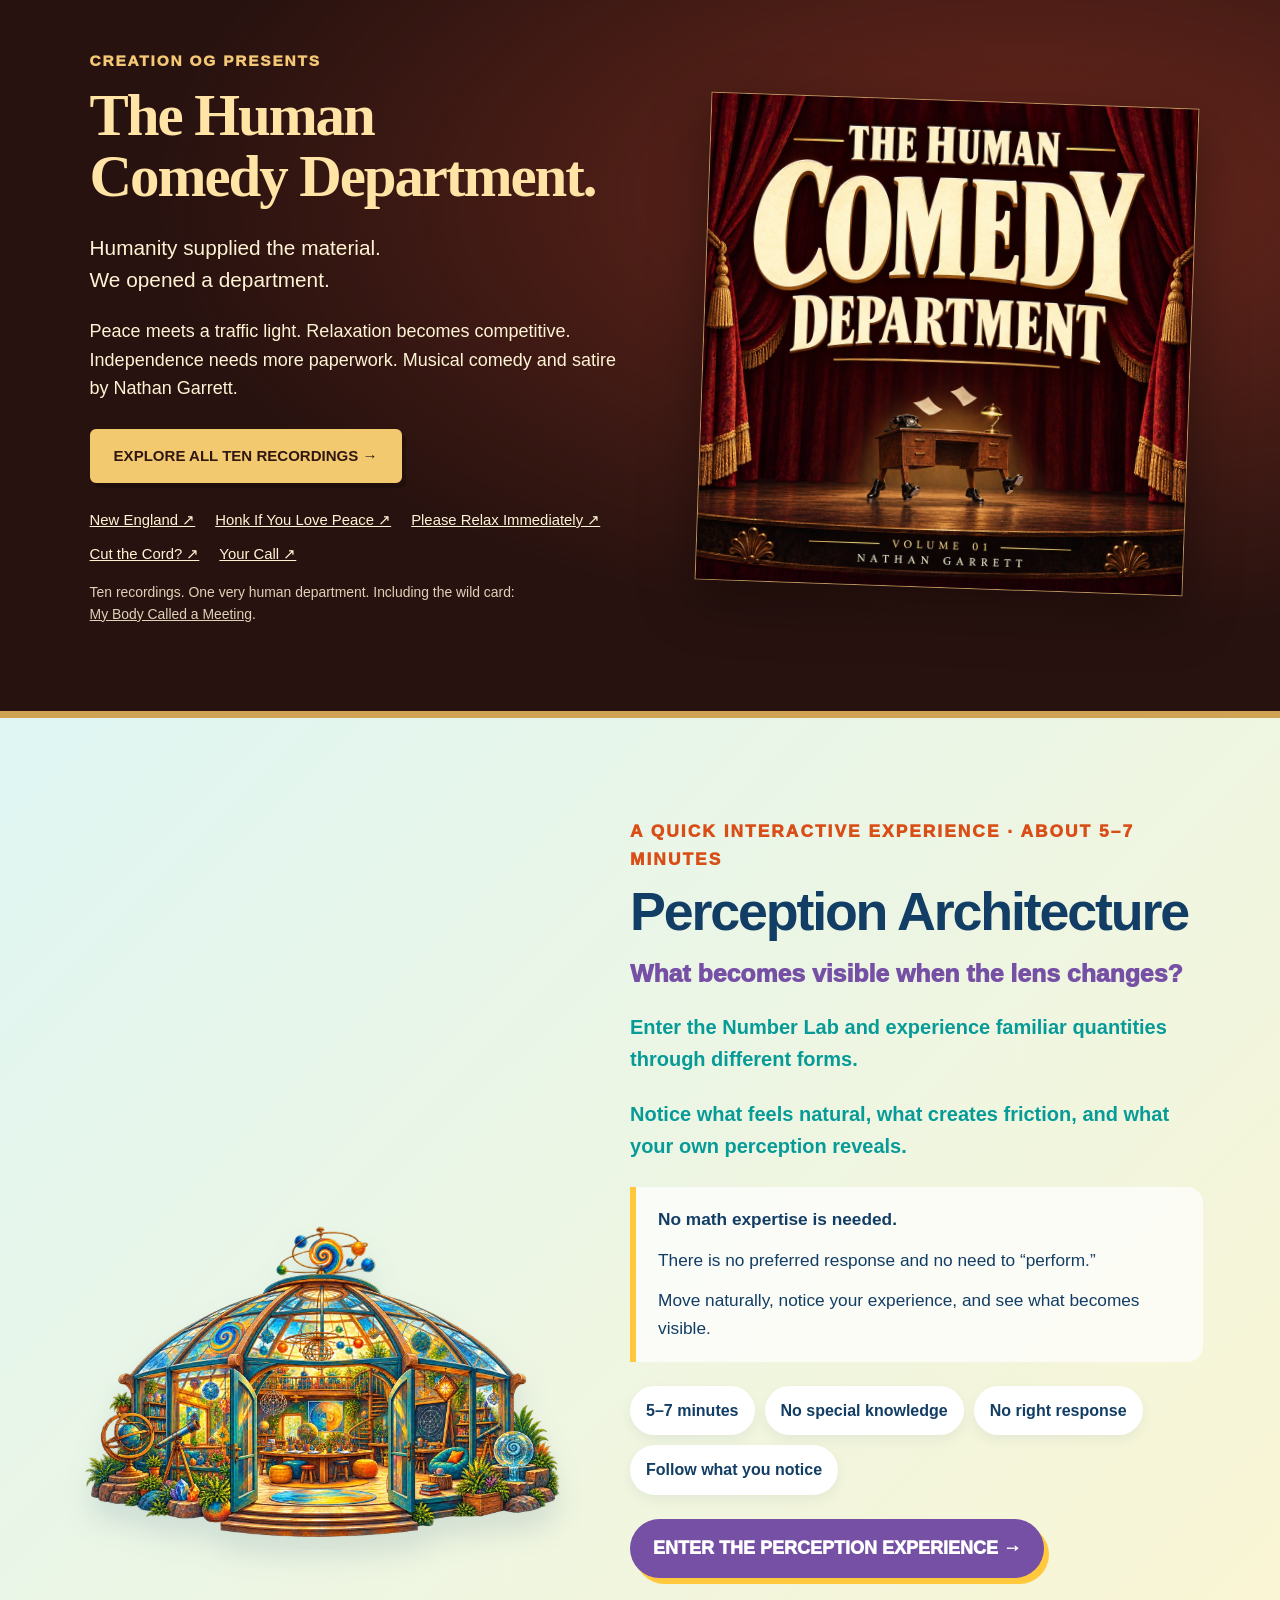
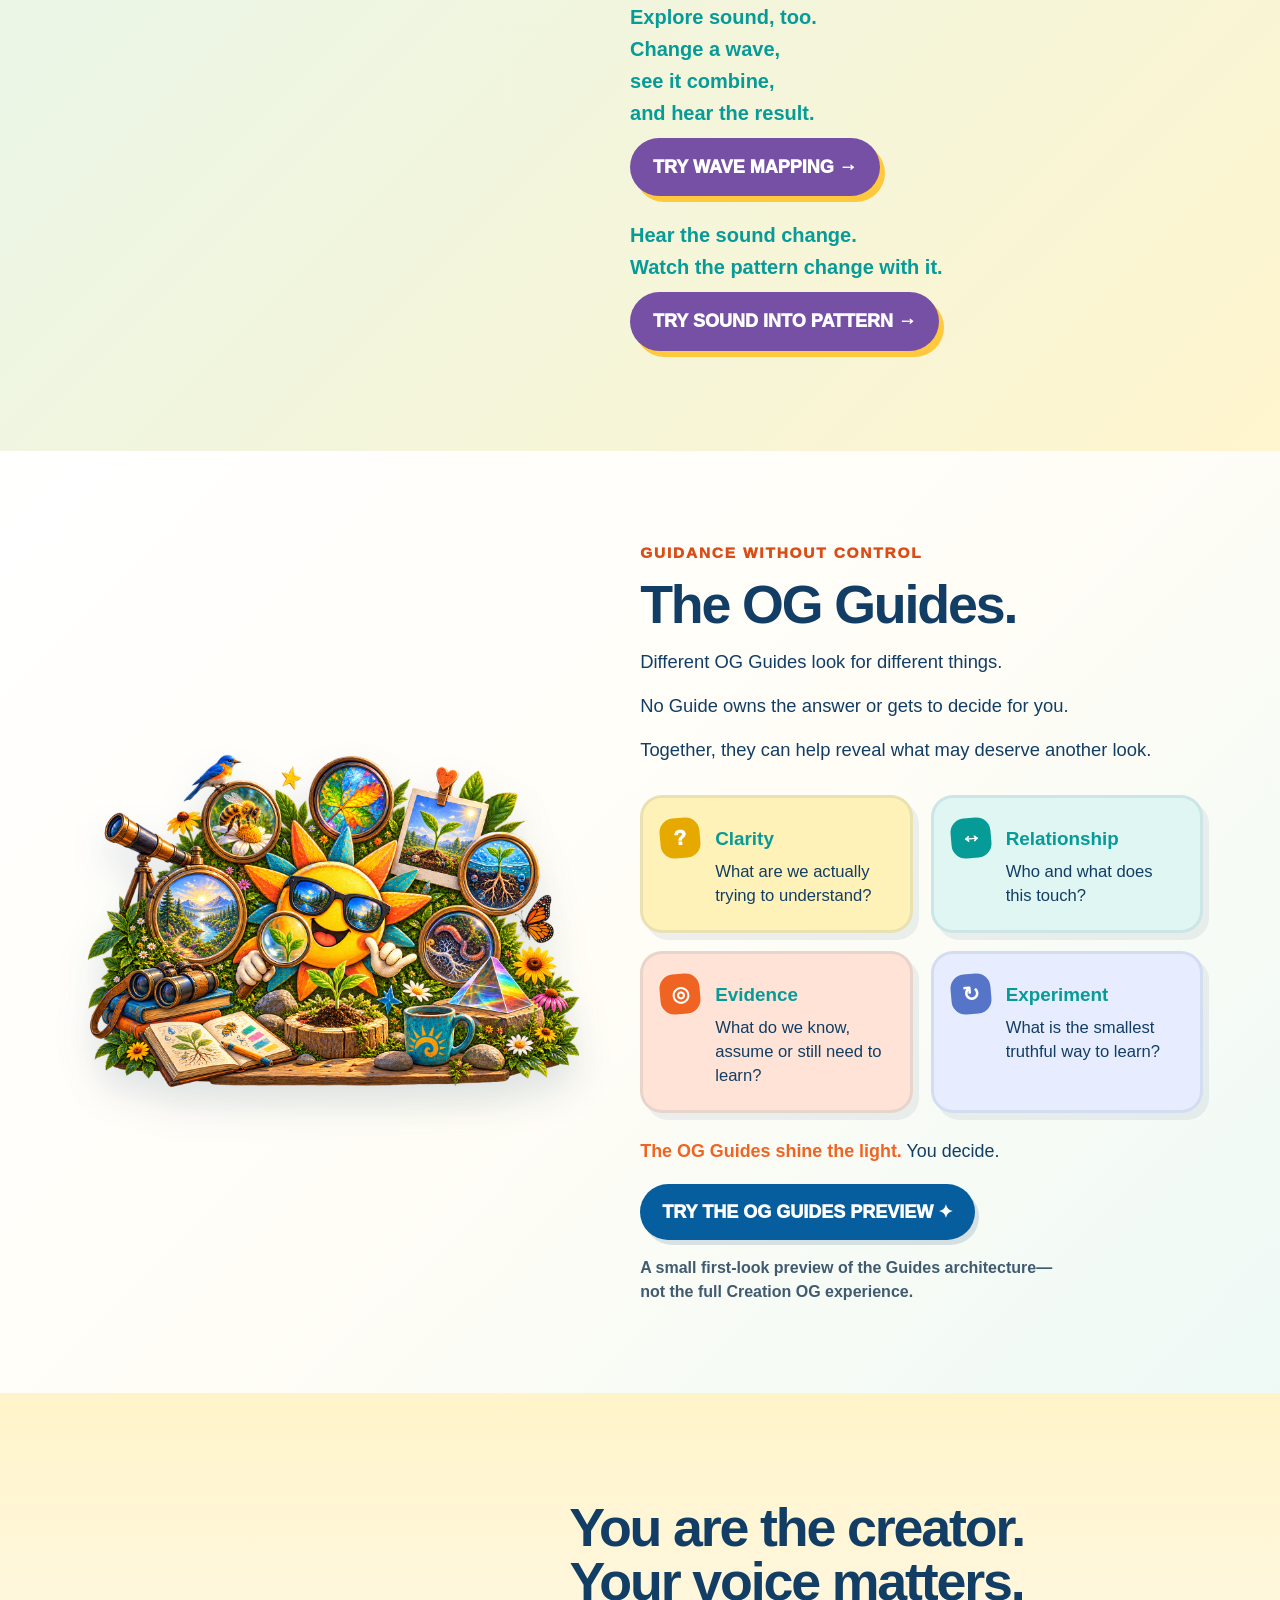
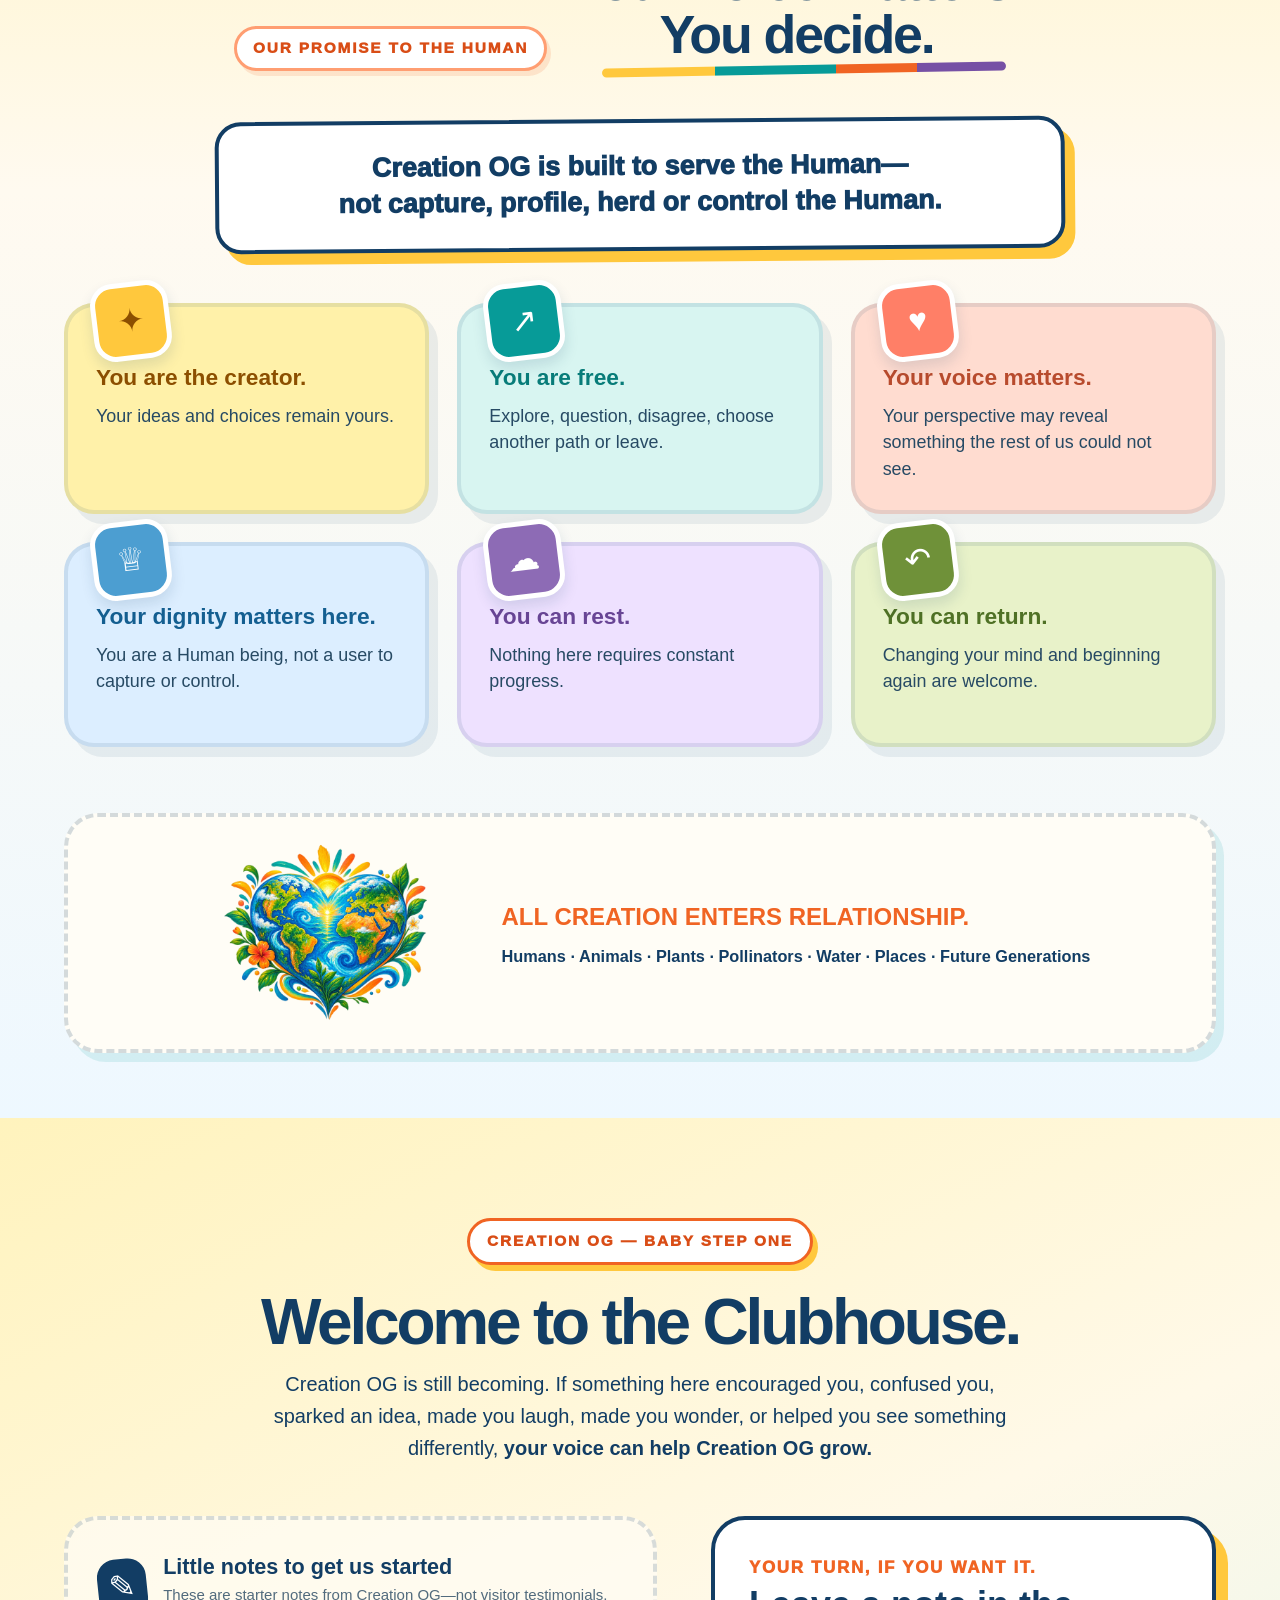
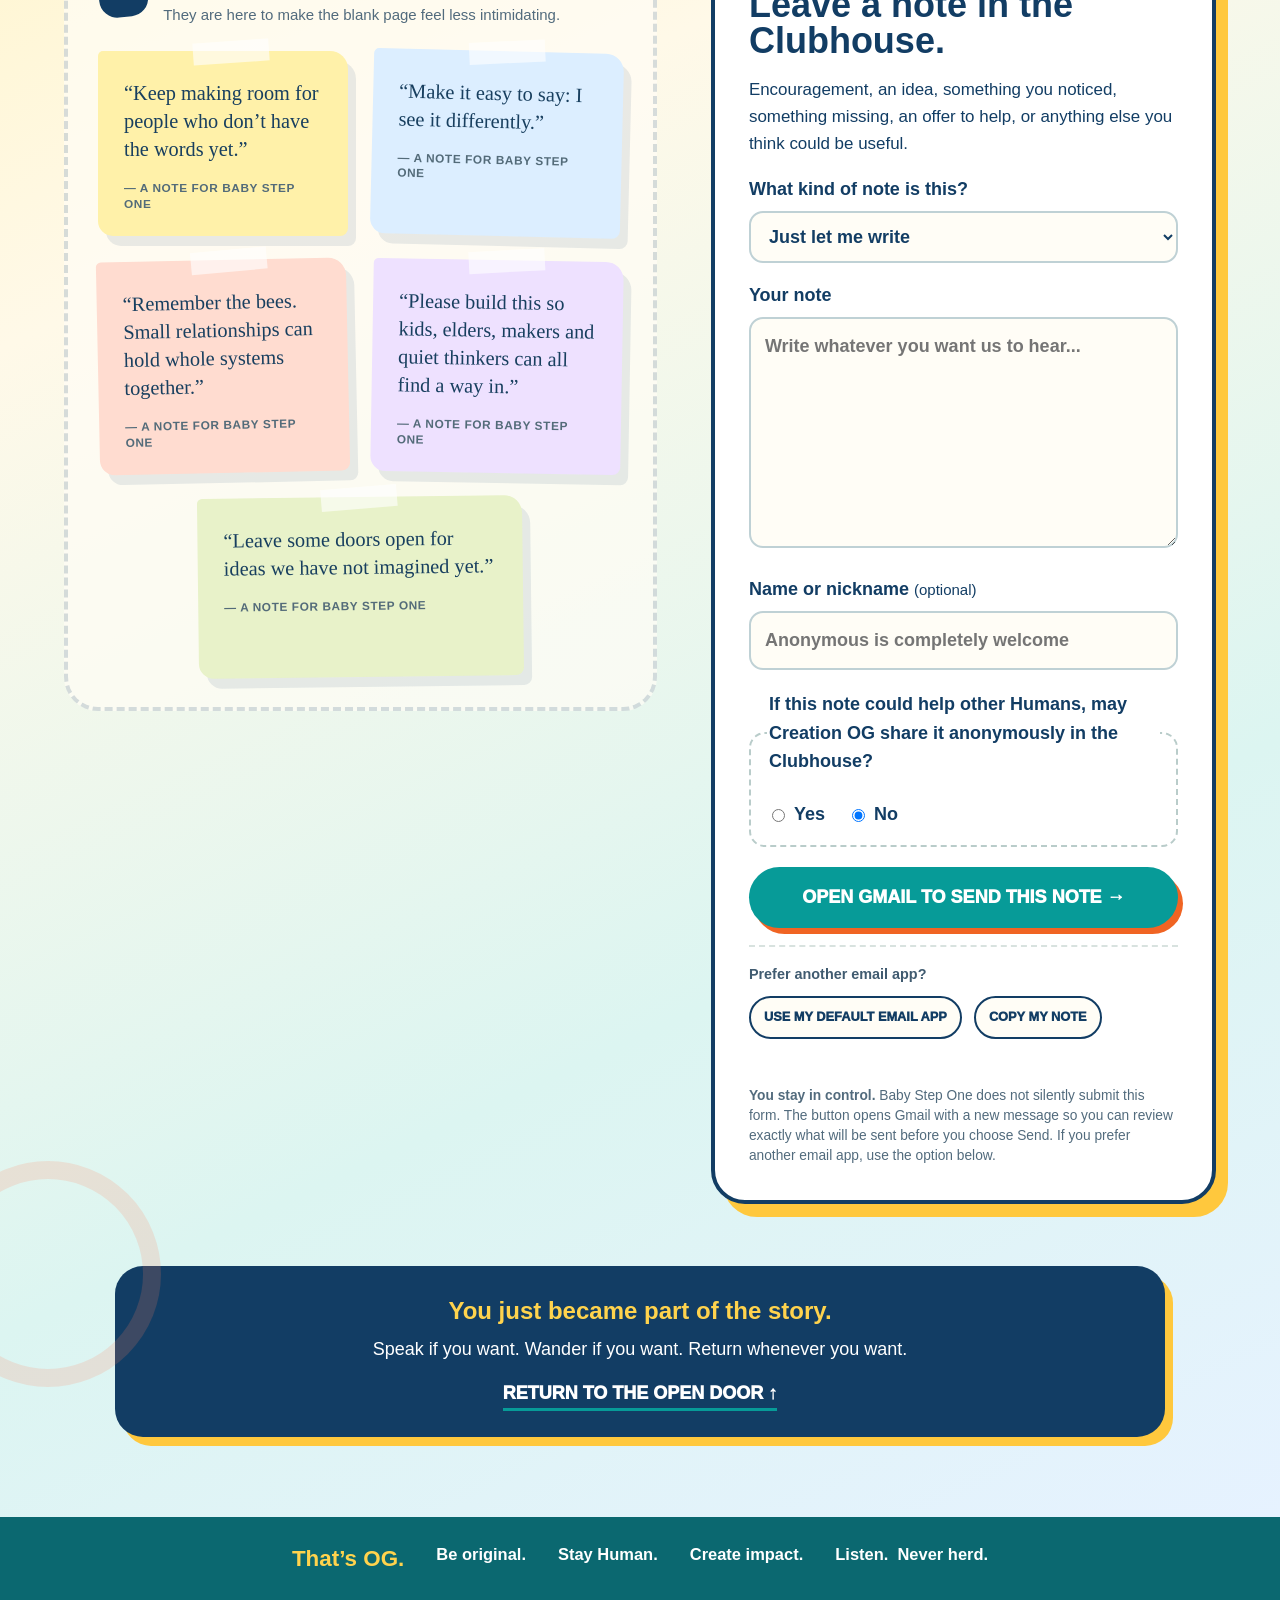
==== commit 52c34cfa: "Simplify and stack perception invitations and adjust footer spacing" ====
--- a/index.html
+++ b/index.html
@@ -1,2 +1,2 @@
-<!doctype html><html lang="en"><head><meta charset="utf-8"><meta name="viewport" content="width=device-width,initial-scale=1"><title>Creation OG — Welcome, Creator</title><meta name="description" content="Creation OG is a Human-led operating guide for consequential creation. Bring an idea, decision, challenge, question or curiosity. See more. You decide."><link rel="stylesheet" href="assets/site.css"><link rel="stylesheet" href="assets/music-lab.css?v=20260930-law"><link rel="stylesheet" href="assets/comedy.css?v=20261001b"></head><body id="top"><header class="site-nav"><a class="brand" href="#top" aria-label="Creation OG home"><img src="003_creation_og_wordmark.webp" alt="Creation OG"></a><nav><a href="#portals">Start Here</a><a href="music-lab/">Music Lab</a><a href="human-comedy-department/">Comedy</a><a href="#perception">Perception Experience</a><a href="#guides">OG Guides</a><a href="#promise">Our Promise</a><a href="#clubhouse">Clubhouse</a></nav><button class="guides-button" data-guides>✦ Ask the OG Guides<span>Guidance when you want it.</span></button></header><main><section class="welcome-threshold"><div class="welcome-copy"><p class="welcome-overline">COME AS YOU ARE.</p><h1>WELCOME,<br><em>CREATOR!</em></h1><p class="welcome-body">You belong here before you explain anything, prove anything, build anything, or know what comes next.</p><div class="welcome-what"><p><strong>Creation OG helps you see more before you decide what comes next.</strong></p><p>Bring an idea, decision, challenge, question or curiosity.</p><p>The OG Guides help reveal perspectives, relationships, evidence,<br class="desktop-break"> consequences and possibilities while <strong>you remain the creator.</strong></p></div><div class="welcome-pledge" aria-label="Creation OG welcome promises"><span><b>You are free.</b><small>Explore without surrendering your authority.</small></span><span><b>Your voice matters.</b><small>Your perspective may reveal what others cannot see.</small></span><span><b>Your dignity matters here.</b><small>You are a Human being, not a user to capture.</small></span><span><b>You can rest.</b><small>Nothing here requires constant progress.</small></span><span><b>You can return.</b><small>Changing your mind is welcome.</small></span></div><div class="welcome-actions"><a href="#portals" class="welcome-enter">CHOOSE A PORTAL ↓</a><button class="welcome-guides" data-guides>ASK THE OG GUIDES ✦</button></div></div><div class="welcome-art"><div class="creator-place"><img src="hero-creators-place.png" alt="A handcrafted Creation OG welcome place with a smiling sun, creative tools, living plants and an intentionally blank card waiting for what the visitor brings"></div></div></section><section id="portals" class="portals-section"><div class="section-intro"><p class="eyebrow">WHERE DO YOU WANT TO START?</p><h2>Cross the threshold that meets you where you are.</h2><p>Each portal opens a different set of conditions<br>for attention, reflection and creation.</p><p class="portal-guidance">Choose the door most aligned with where you feel you are now.<br><strong>The OG Guides will show you the way. They are just a whisper away.</strong></p></div><div class="portal-gallery"><button class="portal-card" data-door-mode="idea"><span class="portal-image"><img src="portal-idea.png" alt="An open Creation OG portal leading toward a bright landscape of possibility"></span><span class="portal-caption"><b>I HAVE AN IDEA</b><small>I want to explore it, shape it,<br>test it or bring it to life.</small><em>ENTER →</em></span></button><button class="portal-card" data-door-mode="building"><span class="portal-image"><img src="portal-building.png" alt="An open Creation OG portal leading toward a living workshop where something is being built"></span><span class="portal-caption"><b>I’M ALREADY BUILDING</b><small>I’m working on something<br>and want to make it better.</small><em>ENTER →</em></span></button><button class="portal-card" data-door-mode="stuck"><span class="portal-image"><img src="portal-reset.png" alt="An open Creation OG portal showing repair, adaptation, water and another way forward"></span><span class="portal-caption"><b>SOMETHING ISN’T WORKING</b><small>I’m stuck, disconnected<br>or facing a challenge.<br>I need a reset.</small><em>ENTER →</em></span></button><button class="portal-card portal-decision" data-door-mode="decision"><span class="portal-image"><img src="portal-decision.png" alt="An open Creation OG threshold overlooking many possible paths and a wide horizon"></span><span class="portal-caption"><b><span>I’M MAKING A</span> <span>BIG DECISION</span></b><small>Something important<br>is on the line.<br><br>I want a wider view<br>before I choose.</small><em>ENTER →</em></span></button><button class="portal-card" data-door-mode="curious"><span class="portal-image"><img src="portal-curious.png" alt="An open Creation OG exploration portal filled with glass, plants, observation tools and paths to discover"></span><span class="portal-caption"><b>I’M JUST CURIOUS</b><small>I want to learn, wander,<br>notice and see what’s here.</small><em>ENTER →</em></span></button></div><div class="portal-law"><span>Wrong turns are welcome.</span><span>Maps get better.</span><span>You can leave anytime.</span><span><b>Good systems have open doors.</b></span></div></section><section id="music-lab" class="music-home"><div class="music-home-art music-home-pair"><a href="music-lab/#listen" aria-label="Listen to AI and I AM"><figure><img src="assets/ai-and-i-am.jpg" alt="AI &amp; I AM by Nathan Garrett cover art showing human and technological faces filled with people, meeting over a golden sunrise" loading="lazy" width="900" height="900"><figcaption>AI &amp; I AM <span>Listen →</span></figcaption></figure></a><a href="music-lab/#carry-the-sun-home" aria-label="Listen to Carry the Sun Home"><figure><img src="assets/carry-the-sun-home.jpg" alt="Carry the Sun Home by Nathan Garrett cover art with honeybees and a sunlit hive" loading="lazy" width="900" height="900"><figcaption>Carry the Sun Home <span>Listen →</span></figcaption></figure></a><a href="music-lab/#love-always-wins" aria-label="Listen to L.A.W. — Love Always Wins"><figure><img src="assets/law-love-always-wins.jpg" alt="L.A.W. — Love Always Wins by Nathan Garrett cover: a golden woven heart against deep blue linen" loading="lazy" width="900" height="900"><figcaption>L.A.W. — Love Always Wins <span>Listen →</span></figcaption></figure></a></div><div class="music-home-copy"><p class="eyebrow">MEET CREATION OG MUSIC LAB</p><h2>A human story.<br>A song taking flight.</h2><p>Life, imagination, attention and creative choice come first. New tools help bring what is within us into the world.</p><p>Hear music by Nathan Garrett, explore our approach to Artful Intelligence, and discover an open invitation to artists, bands and producers.</p><a class="music-button" href="music-lab/">STEP INSIDE THE MUSIC LAB →</a><p class="music-small">Created by Nathan Garrett through Creation OG Music Lab, in collaboration with AI.</p></div></section><section id="human-comedy-department" class="comedy-home"><div><p class="eyebrow">CREATION OG PRESENTS</p><h2>The Human<br>Comedy Department.</h2><p class="comedy-lead">Humanity supplied the material.<br>We opened a department.</p><p>Peace meets a traffic light. Relaxation becomes competitive. Independence needs more paperwork. Musical comedy and satire by Nathan Garrett.</p><div class="comedy-actions"><a class="comedy-button" href="human-comedy-department/">EXPLORE ALL TEN RECORDINGS →</a></div><div class="comedy-home-links"><a href="human-comedy-department/#new-england">New England ↗</a><a href="human-comedy-department/#honk-if-you-love-peace">Honk If You Love Peace ↗</a><a href="human-comedy-department/#please-relax-immediately">Please Relax Immediately ↗</a><a href="human-comedy-department/#cut-the-cord">Cut the Cord? ↗</a><a href="human-comedy-department/#your-call">Your Call ↗</a></div><p class="comedy-small">Ten recordings. One very human department. Including the wild card: <a href="human-comedy-department/#my-body-called-a-meeting">My Body Called a Meeting</a>.</p></div><a class="comedy-home-art" href="human-comedy-department/" aria-label="Explore The Human Comedy Department"><img src="assets/human-comedy-department.jpg" width="1000" height="1000" loading="lazy" alt="The Human Comedy Department by Nathan Garrett: golden theater lettering, red curtains and a desk wearing shoes"></a></section><section id="perception" class="number-lab-feature"><div class="lab-art"><img src="007_number_lab.webp" alt="The Creation OG Number Lab"></div><div class="lab-copy"><p class="eyebrow">A QUICK INTERACTIVE EXPERIENCE · ABOUT 5–7 MINUTES</p><h2>Perception Architecture</h2><p class="lab-question">What becomes visible when the lens changes?</p><p class="lab-lead">Enter the Number Lab and experience familiar quantities through different forms.</p><p class="lab-lead-second">Notice what feels natural, what creates friction, and what your own perception reveals.</p><div class="lab-reassurance"><p><strong>No math expertise is needed.</strong></p><p>There is no preferred response and no need to “perform.”</p><p>Move naturally, notice your experience, and see what becomes visible.</p></div><div class="lab-principles"><span>5–7 minutes</span><span>No special knowledge</span><span>No right response</span><span>Follow what you notice</span></div><a class="lab-enter" href="experiment-001a/">ENTER THE PERCEPTION EXPERIENCE →</a><p class="lab-lead-second">Explore sound, too. Change a wave, see it combine, and hear the result.</p><a class="lab-enter" href="wave-mapping/">TRY WAVE MAPPING →</a><p class="lab-lead-second">Watch a pattern change as the sound’s phase relationship changes.</p><a class="lab-enter" href="sound-into-pattern/">TRY SOUND INTO PATTERN →</a></div></section><section id="guides" class="guides-section"><div class="guides-art"><img src="og-guides-shine-the-light.png" alt="The Creation OG sunshine wearing dark lenses and exploring one living seedling through many perspectives, including roots, pollination, patterns and the wider living world"></div><div class="guides-copy"><p class="eyebrow">GUIDANCE WITHOUT CONTROL</p><h2>The OG Guides.</h2><div class="guides-intro"><p>Different OG Guides look for different things.</p><p>No Guide owns the answer or gets to decide for you.</p><p>Together, they can help reveal what may deserve another look.</p></div><div class="guide-list"><span><b>Clarity</b><span>What are we actually trying to understand?</span></span><span><b>Relationship</b><span>Who and what does this touch?</span></span><span><b>Evidence</b><span>What do we know,<br>assume or still need to learn?</span></span><span><b>Experiment</b><span>What is the smallest truthful way to learn?</span></span></div><p class="guides-rule"><strong>The OG Guides shine the light.</strong> You decide.</p><button class="primary-button" data-guides>TRY THE OG GUIDES PREVIEW ✦</button><p class="guides-preview-note">A small first-look preview of the Guides architecture—<br class="review-break">not the full Creation OG experience.</p></div></section><section id="promise" class="promise-section"><div class="promise-copy"><p class="eyebrow">OUR PROMISE TO THE HUMAN</p><h2>You are the creator.<br>Your voice matters.<br>You decide.</h2><p class="human-service-promise">Creation OG is built to serve the Human—<br class="review-break">not capture, profile, herd or control the Human.</p></div><div class="promise-grid"><article class="promise-card promise-card-one"><b>You are the creator.</b><p>Your ideas and choices remain yours.</p></article><article class="promise-card promise-card-two"><b>You are free.</b><p>Explore, question, disagree, choose another path or leave.</p></article><article class="promise-card promise-card-three"><b>Your voice matters.</b><p>Your perspective may reveal something the rest of us could not see.</p></article><article class="promise-card promise-card-four"><b>Your dignity matters here.</b><p>You are a Human being, not a user to capture or control.</p></article><article class="promise-card promise-card-five"><b>You can rest.</b><p>Nothing here requires constant progress.</p></article><article class="promise-card promise-card-six"><b>You can return.</b><p>Changing your mind and beginning again are welcome.</p></article></div><div class="promise-bottom"><img src="008_earth_heart.webp" alt="Earth held as a living heart in the Creation OG visual language"><div><b>ALL CREATION ENTERS RELATIONSHIP.</b><span class="relationship-line">Humans · Animals · Plants · Pollinators · Water · Places · Future&nbsp;Generations</span></div></div></section><section id="clubhouse" class="clubhouse-section"><div class="clubhouse-heading"><p class="eyebrow">CREATION OG — BABY STEP ONE</p><h2>Welcome to the Clubhouse.</h2><p>Creation OG is still becoming. If something here encouraged you, confused you, sparked an idea, made you laugh, made you wonder, or helped you see something differently, <strong>your voice can help Creation OG grow.</strong></p></div><div class="clubhouse-layout"><div class="clubhouse-notes"><div class="notes-title"><span>✎</span><div><b>Little notes to get us started</b><small>These are starter notes from Creation OG—not visitor testimonials. They are here to make the blank page feel less intimidating.</small></div></div><div class="note-wall"><blockquote class="hand-note note-yellow">“Keep making room for people who don’t have the words yet.”<span>— a note for Baby Step One</span></blockquote><blockquote class="hand-note note-blue">“Make it easy to say: I see it differently.”<span>— a note for Baby Step One</span></blockquote><blockquote class="hand-note note-coral">“Remember the bees. Small relationships can hold whole systems together.”<span>— a note for Baby Step One</span></blockquote><blockquote class="hand-note note-purple">“Please build this so kids, elders, makers and quiet thinkers can all find a way in.”<span>— a note for Baby Step One</span></blockquote><blockquote class="hand-note note-green">“Leave some doors open for ideas we have not imagined yet.”<span>— a note for Baby Step One</span></blockquote></div></div><div class="clubhouse-form-card"><p class="form-kicker">YOUR TURN, IF YOU WANT IT.</p><h3>Leave a note in the Clubhouse.</h3><p>Encouragement, an idea, something you noticed, something missing, an offer to help, or anything else you think could be useful.</p><form id="clubhouseForm"><label>What kind of note is this?<select id="clubhouseType"><option>Just let me write</option><option>Leave some encouragement</option><option>I have an idea</option><option>I noticed something</option><option>Something is missing</option><option>Something appeared for me</option><option>I want to help</option><option>I want to share something with other Humans</option><option>I’d rather not categorize it</option></select></label><label>Your note<textarea id="clubhouseMessage" rows="7" placeholder="Write whatever you want us to hear..."></textarea></label><label>Name or nickname <small>(optional)</small><input id="clubhouseName" type="text" placeholder="Anonymous is completely welcome"></label><fieldset><legend>If this note could help other Humans, may Creation OG share it anonymously in the Clubhouse?</legend><label><input type="radio" name="sharePermission" value="Yes"> Yes</label><label><input type="radio" name="sharePermission" value="No" checked> No</label></fieldset><button type="submit" class="clubhouse-send">OPEN GMAIL TO SEND THIS NOTE →</button><p class="clubhouse-privacy"><strong>You stay in control.</strong> Baby Step One does not silently submit this form. The button opens Gmail with a new message so you can review exactly what will be sent before you choose Send. If you prefer another email app, use the option below.</p></form></div></div><div class="clubhouse-return"><b>You just became part of the story.</b><span>Speak if you want. Wander if you want. Return whenever you want.</span><a href="#top">RETURN TO THE OPEN DOOR ↑</a></div></section></main><footer><strong>That’s OG.</strong><span>Be original.</span><span>Stay Human.</span><span>Create impact.</span><span>Listen. Never herd.</span></footer><div class="guides-panel" data-guides-panel hidden><button class="guides-close" data-guides-close aria-label="Close OG Guides preview">×</button><p class="eyebrow">OG GUIDES · FIRST-LOOK PREVIEW</p><h2>What are you bringing?</h2><p>This preview shows how different Guides can illuminate different parts of the same situation. <strong>It does not make the decision for you.</strong></p><div class="guide-starts"><button data-guide-mode="idea">I have an idea</button><button data-guide-mode="decision">I’m making a decision</button><button data-guide-mode="question">I have a question</button><button data-guide-mode="stuck">Something isn’t working</button><button data-guide-mode="curious">I’m just curious</button></div><div class="guide-response" data-guide-response><p><strong>Choose what you’re bringing.</strong></p><p>We’ll shine a few different lights on it.</p></div><p class="guides-boundary"><strong>First-look preview only.</strong> These are example Guide prompts, not the full OG Guides system. Nothing entered here is submitted or stored.</p></div><div class="guides-backdrop" data-guides-backdrop hidden></div><script src="assets/first-encounter.js"></script><script src="assets/portal-thresholds.js"></script><script src="assets/clubhouse-email.js"></script><script src="assets/launch-readiness.js"></script></body></html>
+<!doctype html><html lang="en"><head><meta charset="utf-8"><meta name="viewport" content="width=device-width,initial-scale=1"><title>Creation OG — Welcome, Creator</title><meta name="description" content="Creation OG is a Human-led operating guide for consequential creation. Bring an idea, decision, challenge, question or curiosity. See more. You decide."><link rel="stylesheet" href="assets/site.css"><link rel="stylesheet" href="assets/music-lab.css?v=20260930-law"><link rel="stylesheet" href="assets/comedy.css?v=20261001b"></head><body id="top"><header class="site-nav"><a class="brand" href="#top" aria-label="Creation OG home"><img src="003_creation_og_wordmark.webp" alt="Creation OG"></a><nav><a href="#portals">Start Here</a><a href="music-lab/">Music Lab</a><a href="human-comedy-department/">Comedy</a><a href="#perception">Perception Experience</a><a href="#guides">OG Guides</a><a href="#promise">Our Promise</a><a href="#clubhouse">Clubhouse</a></nav><button class="guides-button" data-guides>✦ Ask the OG Guides<span>Guidance when you want it.</span></button></header><main><section class="welcome-threshold"><div class="welcome-copy"><p class="welcome-overline">COME AS YOU ARE.</p><h1>WELCOME,<br><em>CREATOR!</em></h1><p class="welcome-body">You belong here before you explain anything, prove anything, build anything, or know what comes next.</p><div class="welcome-what"><p><strong>Creation OG helps you see more before you decide what comes next.</strong></p><p>Bring an idea, decision, challenge, question or curiosity.</p><p>The OG Guides help reveal perspectives, relationships, evidence,<br class="desktop-break"> consequences and possibilities while <strong>you remain the creator.</strong></p></div><div class="welcome-pledge" aria-label="Creation OG welcome promises"><span><b>You are free.</b><small>Explore without surrendering your authority.</small></span><span><b>Your voice matters.</b><small>Your perspective may reveal what others cannot see.</small></span><span><b>Your dignity matters here.</b><small>You are a Human being, not a user to capture.</small></span><span><b>You can rest.</b><small>Nothing here requires constant progress.</small></span><span><b>You can return.</b><small>Changing your mind is welcome.</small></span></div><div class="welcome-actions"><a href="#portals" class="welcome-enter">CHOOSE A PORTAL ↓</a><button class="welcome-guides" data-guides>ASK THE OG GUIDES ✦</button></div></div><div class="welcome-art"><div class="creator-place"><img src="hero-creators-place.png" alt="A handcrafted Creation OG welcome place with a smiling sun, creative tools, living plants and an intentionally blank card waiting for what the visitor brings"></div></div></section><section id="portals" class="portals-section"><div class="section-intro"><p class="eyebrow">WHERE DO YOU WANT TO START?</p><h2>Cross the threshold that meets you where you are.</h2><p>Each portal opens a different set of conditions<br>for attention, reflection and creation.</p><p class="portal-guidance">Choose the door most aligned with where you feel you are now.<br><strong>The OG Guides will show you the way. They are just a whisper away.</strong></p></div><div class="portal-gallery"><button class="portal-card" data-door-mode="idea"><span class="portal-image"><img src="portal-idea.png" alt="An open Creation OG portal leading toward a bright landscape of possibility"></span><span class="portal-caption"><b>I HAVE AN IDEA</b><small>I want to explore it, shape it,<br>test it or bring it to life.</small><em>ENTER →</em></span></button><button class="portal-card" data-door-mode="building"><span class="portal-image"><img src="portal-building.png" alt="An open Creation OG portal leading toward a living workshop where something is being built"></span><span class="portal-caption"><b>I’M ALREADY BUILDING</b><small>I’m working on something<br>and want to make it better.</small><em>ENTER →</em></span></button><button class="portal-card" data-door-mode="stuck"><span class="portal-image"><img src="portal-reset.png" alt="An open Creation OG portal showing repair, adaptation, water and another way forward"></span><span class="portal-caption"><b>SOMETHING ISN’T WORKING</b><small>I’m stuck, disconnected<br>or facing a challenge.<br>I need a reset.</small><em>ENTER →</em></span></button><button class="portal-card portal-decision" data-door-mode="decision"><span class="portal-image"><img src="portal-decision.png" alt="An open Creation OG threshold overlooking many possible paths and a wide horizon"></span><span class="portal-caption"><b><span>I’M MAKING A</span> <span>BIG DECISION</span></b><small>Something important<br>is on the line.<br><br>I want a wider view<br>before I choose.</small><em>ENTER →</em></span></button><button class="portal-card" data-door-mode="curious"><span class="portal-image"><img src="portal-curious.png" alt="An open Creation OG exploration portal filled with glass, plants, observation tools and paths to discover"></span><span class="portal-caption"><b>I’M JUST CURIOUS</b><small>I want to learn, wander,<br>notice and see what’s here.</small><em>ENTER →</em></span></button></div><div class="portal-law"><span>Wrong turns are welcome.</span><span>Maps get better.</span><span>You can leave anytime.</span><span><b>Good systems have open doors.</b></span></div></section><section id="music-lab" class="music-home"><div class="music-home-art music-home-pair"><a href="music-lab/#listen" aria-label="Listen to AI and I AM"><figure><img src="assets/ai-and-i-am.jpg" alt="AI &amp; I AM by Nathan Garrett cover art showing human and technological faces filled with people, meeting over a golden sunrise" loading="lazy" width="900" height="900"><figcaption>AI &amp; I AM <span>Listen →</span></figcaption></figure></a><a href="music-lab/#carry-the-sun-home" aria-label="Listen to Carry the Sun Home"><figure><img src="assets/carry-the-sun-home.jpg" alt="Carry the Sun Home by Nathan Garrett cover art with honeybees and a sunlit hive" loading="lazy" width="900" height="900"><figcaption>Carry the Sun Home <span>Listen →</span></figcaption></figure></a><a href="music-lab/#love-always-wins" aria-label="Listen to L.A.W. — Love Always Wins"><figure><img src="assets/law-love-always-wins.jpg" alt="L.A.W. — Love Always Wins by Nathan Garrett cover: a golden woven heart against deep blue linen" loading="lazy" width="900" height="900"><figcaption>L.A.W. — Love Always Wins <span>Listen →</span></figcaption></figure></a></div><div class="music-home-copy"><p class="eyebrow">MEET CREATION OG MUSIC LAB</p><h2>A human story.<br>A song taking flight.</h2><p>Life, imagination, attention and creative choice come first. New tools help bring what is within us into the world.</p><p>Hear music by Nathan Garrett, explore our approach to Artful Intelligence, and discover an open invitation to artists, bands and producers.</p><a class="music-button" href="music-lab/">STEP INSIDE THE MUSIC LAB →</a><p class="music-small">Created by Nathan Garrett through Creation OG Music Lab, in collaboration with AI.</p></div></section><section id="human-comedy-department" class="comedy-home"><div><p class="eyebrow">CREATION OG PRESENTS</p><h2>The Human<br>Comedy Department.</h2><p class="comedy-lead">Humanity supplied the material.<br>We opened a department.</p><p>Peace meets a traffic light. Relaxation becomes competitive. Independence needs more paperwork. Musical comedy and satire by Nathan Garrett.</p><div class="comedy-actions"><a class="comedy-button" href="human-comedy-department/">EXPLORE ALL TEN RECORDINGS →</a></div><div class="comedy-home-links"><a href="human-comedy-department/#new-england">New England ↗</a><a href="human-comedy-department/#honk-if-you-love-peace">Honk If You Love Peace ↗</a><a href="human-comedy-department/#please-relax-immediately">Please Relax Immediately ↗</a><a href="human-comedy-department/#cut-the-cord">Cut the Cord? ↗</a><a href="human-comedy-department/#your-call">Your Call ↗</a></div><p class="comedy-small">Ten recordings. One very human department. Including the wild card: <a href="human-comedy-department/#my-body-called-a-meeting">My Body Called a Meeting</a>.</p></div><a class="comedy-home-art" href="human-comedy-department/" aria-label="Explore The Human Comedy Department"><img src="assets/human-comedy-department.jpg" width="1000" height="1000" loading="lazy" alt="The Human Comedy Department by Nathan Garrett: golden theater lettering, red curtains and a desk wearing shoes"></a></section><section id="perception" class="number-lab-feature"><div class="lab-art"><img src="007_number_lab.webp" alt="The Creation OG Number Lab"></div><div class="lab-copy"><p class="eyebrow">A QUICK INTERACTIVE EXPERIENCE · ABOUT 5–7 MINUTES</p><h2>Perception Architecture</h2><p class="lab-question">What becomes visible when the lens changes?</p><p class="lab-lead">Enter the Number Lab and experience familiar quantities through different forms.</p><p class="lab-lead-second">Notice what feels natural, what creates friction, and what your own perception reveals.</p><div class="lab-reassurance"><p><strong>No math expertise is needed.</strong></p><p>There is no preferred response and no need to “perform.”</p><p>Move naturally, notice your experience, and see what becomes visible.</p></div><div class="lab-principles"><span>5–7 minutes</span><span>No special knowledge</span><span>No right response</span><span>Follow what you notice</span></div><a class="lab-enter" href="experiment-001a/">ENTER THE PERCEPTION EXPERIENCE →</a><p class="lab-lead-second">Explore sound, too.<br>Change a wave,<br>see it combine,<br>and hear the result.</p><a class="lab-enter" href="wave-mapping/">TRY WAVE MAPPING →</a><p class="lab-lead-second">Hear the sound change.<br>Watch the pattern change with it.</p><a class="lab-enter" href="sound-into-pattern/">TRY SOUND INTO PATTERN →</a></div></section><section id="guides" class="guides-section"><div class="guides-art"><img src="og-guides-shine-the-light.png" alt="The Creation OG sunshine wearing dark lenses and exploring one living seedling through many perspectives, including roots, pollination, patterns and the wider living world"></div><div class="guides-copy"><p class="eyebrow">GUIDANCE WITHOUT CONTROL</p><h2>The OG Guides.</h2><div class="guides-intro"><p>Different OG Guides look for different things.</p><p>No Guide owns the answer or gets to decide for you.</p><p>Together, they can help reveal what may deserve another look.</p></div><div class="guide-list"><span><b>Clarity</b><span>What are we actually trying to understand?</span></span><span><b>Relationship</b><span>Who and what does this touch?</span></span><span><b>Evidence</b><span>What do we know,<br>assume or still need to learn?</span></span><span><b>Experiment</b><span>What is the smallest truthful way to learn?</span></span></div><p class="guides-rule"><strong>The OG Guides shine the light.</strong> You decide.</p><button class="primary-button" data-guides>TRY THE OG GUIDES PREVIEW ✦</button><p class="guides-preview-note">A small first-look preview of the Guides architecture—<br class="review-break">not the full Creation OG experience.</p></div></section><section id="promise" class="promise-section"><div class="promise-copy"><p class="eyebrow">OUR PROMISE TO THE HUMAN</p><h2>You are the creator.<br>Your voice matters.<br>You decide.</h2><p class="human-service-promise">Creation OG is built to serve the Human—<br class="review-break">not capture, profile, herd or control the Human.</p></div><div class="promise-grid"><article class="promise-card promise-card-one"><b>You are the creator.</b><p>Your ideas and choices remain yours.</p></article><article class="promise-card promise-card-two"><b>You are free.</b><p>Explore, question, disagree, choose another path or leave.</p></article><article class="promise-card promise-card-three"><b>Your voice matters.</b><p>Your perspective may reveal something the rest of us could not see.</p></article><article class="promise-card promise-card-four"><b>Your dignity matters here.</b><p>You are a Human being, not a user to capture or control.</p></article><article class="promise-card promise-card-five"><b>You can rest.</b><p>Nothing here requires constant progress.</p></article><article class="promise-card promise-card-six"><b>You can return.</b><p>Changing your mind and beginning again are welcome.</p></article></div><div class="promise-bottom"><img src="008_earth_heart.webp" alt="Earth held as a living heart in the Creation OG visual language"><div><b>ALL CREATION ENTERS RELATIONSHIP.</b><span class="relationship-line">Humans · Animals · Plants · Pollinators · Water · Places · Future&nbsp;Generations</span></div></div></section><section id="clubhouse" class="clubhouse-section"><div class="clubhouse-heading"><p class="eyebrow">CREATION OG — BABY STEP ONE</p><h2>Welcome to the Clubhouse.</h2><p>Creation OG is still becoming. If something here encouraged you, confused you, sparked an idea, made you laugh, made you wonder, or helped you see something differently, <strong>your voice can help Creation OG grow.</strong></p></div><div class="clubhouse-layout"><div class="clubhouse-notes"><div class="notes-title"><span>✎</span><div><b>Little notes to get us started</b><small>These are starter notes from Creation OG—not visitor testimonials. They are here to make the blank page feel less intimidating.</small></div></div><div class="note-wall"><blockquote class="hand-note note-yellow">“Keep making room for people who don’t have the words yet.”<span>— a note for Baby Step One</span></blockquote><blockquote class="hand-note note-blue">“Make it easy to say: I see it differently.”<span>— a note for Baby Step One</span></blockquote><blockquote class="hand-note note-coral">“Remember the bees. Small relationships can hold whole systems together.”<span>— a note for Baby Step One</span></blockquote><blockquote class="hand-note note-purple">“Please build this so kids, elders, makers and quiet thinkers can all find a way in.”<span>— a note for Baby Step One</span></blockquote><blockquote class="hand-note note-green">“Leave some doors open for ideas we have not imagined yet.”<span>— a note for Baby Step One</span></blockquote></div></div><div class="clubhouse-form-card"><p class="form-kicker">YOUR TURN, IF YOU WANT IT.</p><h3>Leave a note in the Clubhouse.</h3><p>Encouragement, an idea, something you noticed, something missing, an offer to help, or anything else you think could be useful.</p><form id="clubhouseForm"><label>What kind of note is this?<select id="clubhouseType"><option>Just let me write</option><option>Leave some encouragement</option><option>I have an idea</option><option>I noticed something</option><option>Something is missing</option><option>Something appeared for me</option><option>I want to help</option><option>I want to share something with other Humans</option><option>I’d rather not categorize it</option></select></label><label>Your note<textarea id="clubhouseMessage" rows="7" placeholder="Write whatever you want us to hear..."></textarea></label><label>Name or nickname <small>(optional)</small><input id="clubhouseName" type="text" placeholder="Anonymous is completely welcome"></label><fieldset><legend>If this note could help other Humans, may Creation OG share it anonymously in the Clubhouse?</legend><label><input type="radio" name="sharePermission" value="Yes"> Yes</label><label><input type="radio" name="sharePermission" value="No" checked> No</label></fieldset><button type="submit" class="clubhouse-send">OPEN GMAIL TO SEND THIS NOTE →</button><p class="clubhouse-privacy"><strong>You stay in control.</strong> Baby Step One does not silently submit this form. The button opens Gmail with a new message so you can review exactly what will be sent before you choose Send. If you prefer another email app, use the option below.</p></form></div></div><div class="clubhouse-return"><b>You just became part of the story.</b><span>Speak if you want. Wander if you want. Return whenever you want.</span><a href="#top">RETURN TO THE OPEN DOOR ↑</a></div></section></main><footer><strong>That’s OG.</strong><span>Be original.</span><span>Stay Human.</span><span>Create impact.</span><span>Listen.&nbsp;&nbsp;Never herd.</span></footer><div class="guides-panel" data-guides-panel hidden><button class="guides-close" data-guides-close aria-label="Close OG Guides preview">×</button><p class="eyebrow">OG GUIDES · FIRST-LOOK PREVIEW</p><h2>What are you bringing?</h2><p>This preview shows how different Guides can illuminate different parts of the same situation. <strong>It does not make the decision for you.</strong></p><div class="guide-starts"><button data-guide-mode="idea">I have an idea</button><button data-guide-mode="decision">I’m making a decision</button><button data-guide-mode="question">I have a question</button><button data-guide-mode="stuck">Something isn’t working</button><button data-guide-mode="curious">I’m just curious</button></div><div class="guide-response" data-guide-response><p><strong>Choose what you’re bringing.</strong></p><p>We’ll shine a few different lights on it.</p></div><p class="guides-boundary"><strong>First-look preview only.</strong> These are example Guide prompts, not the full OG Guides system. Nothing entered here is submitted or stored.</p></div><div class="guides-backdrop" data-guides-backdrop hidden></div><script src="assets/first-encounter.js"></script><script src="assets/portal-thresholds.js"></script><script src="assets/clubhouse-email.js"></script><script src="assets/launch-readiness.js"></script></body></html>
 
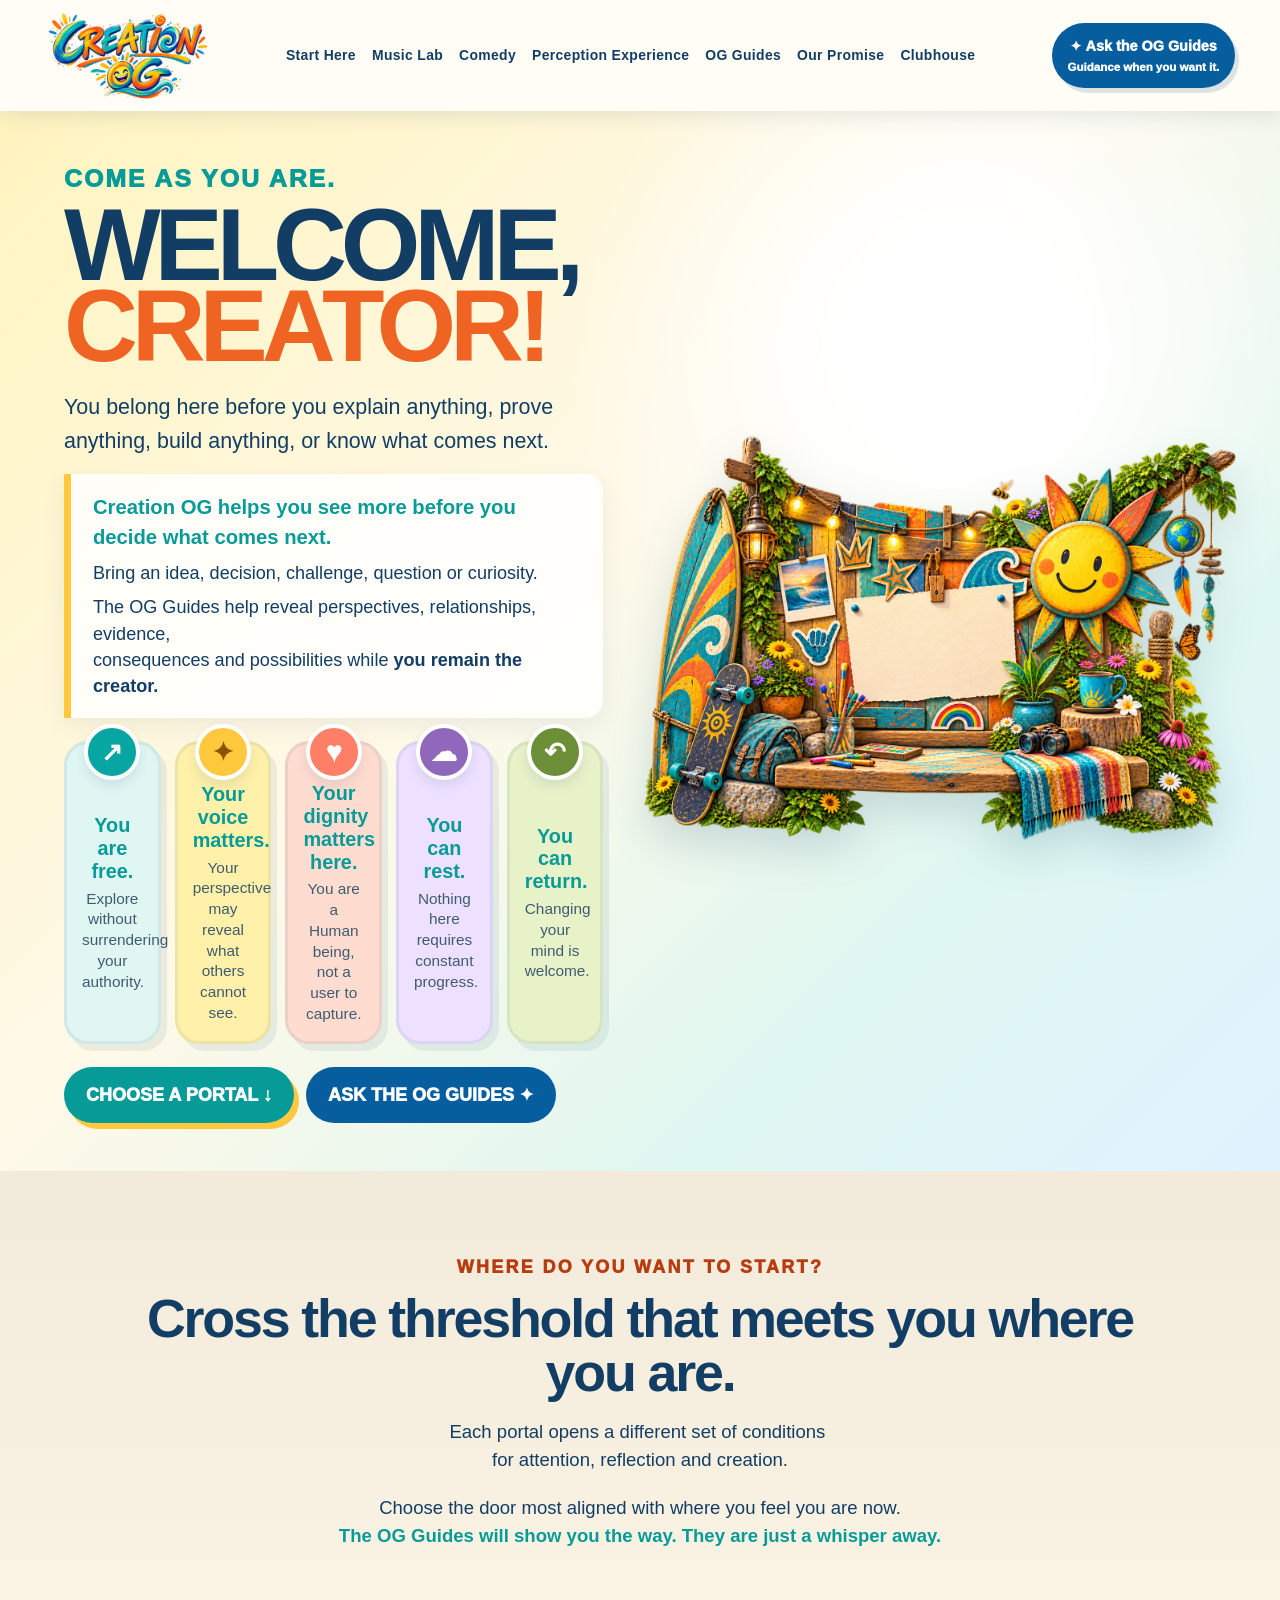
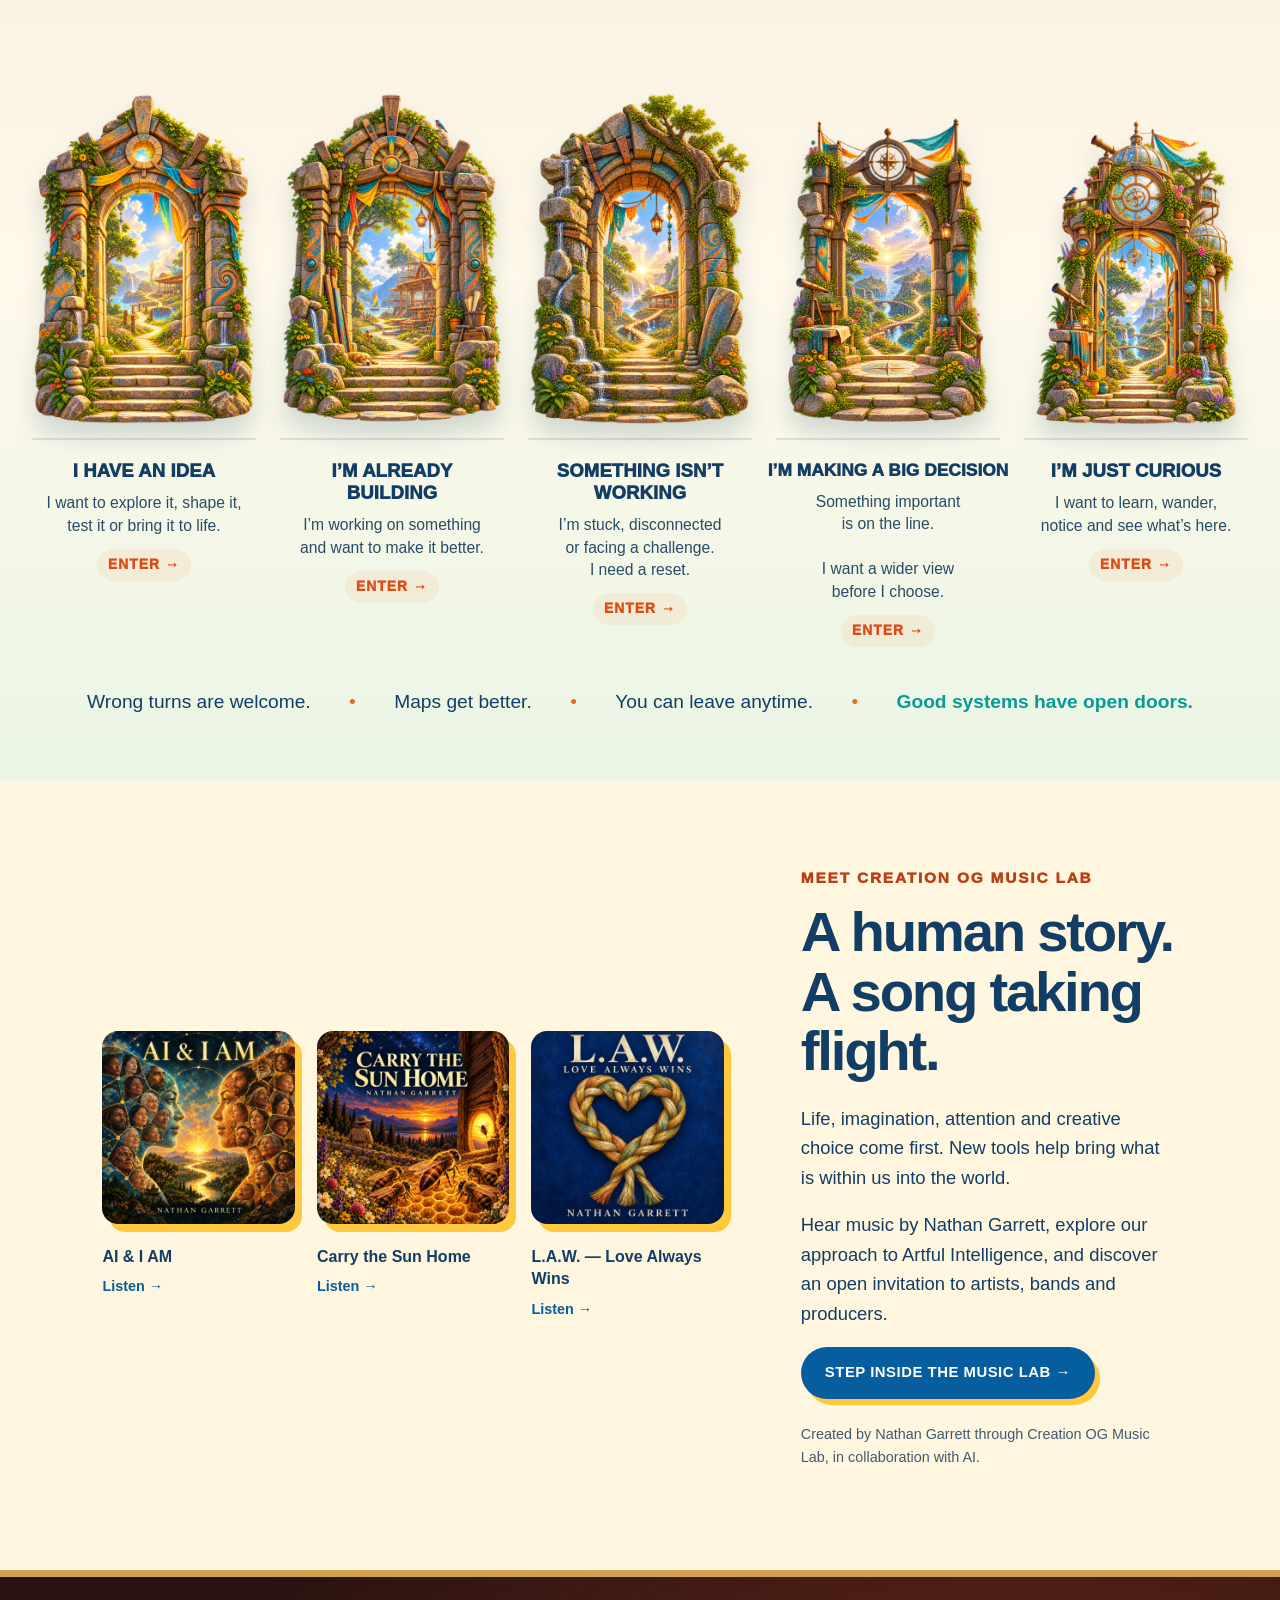
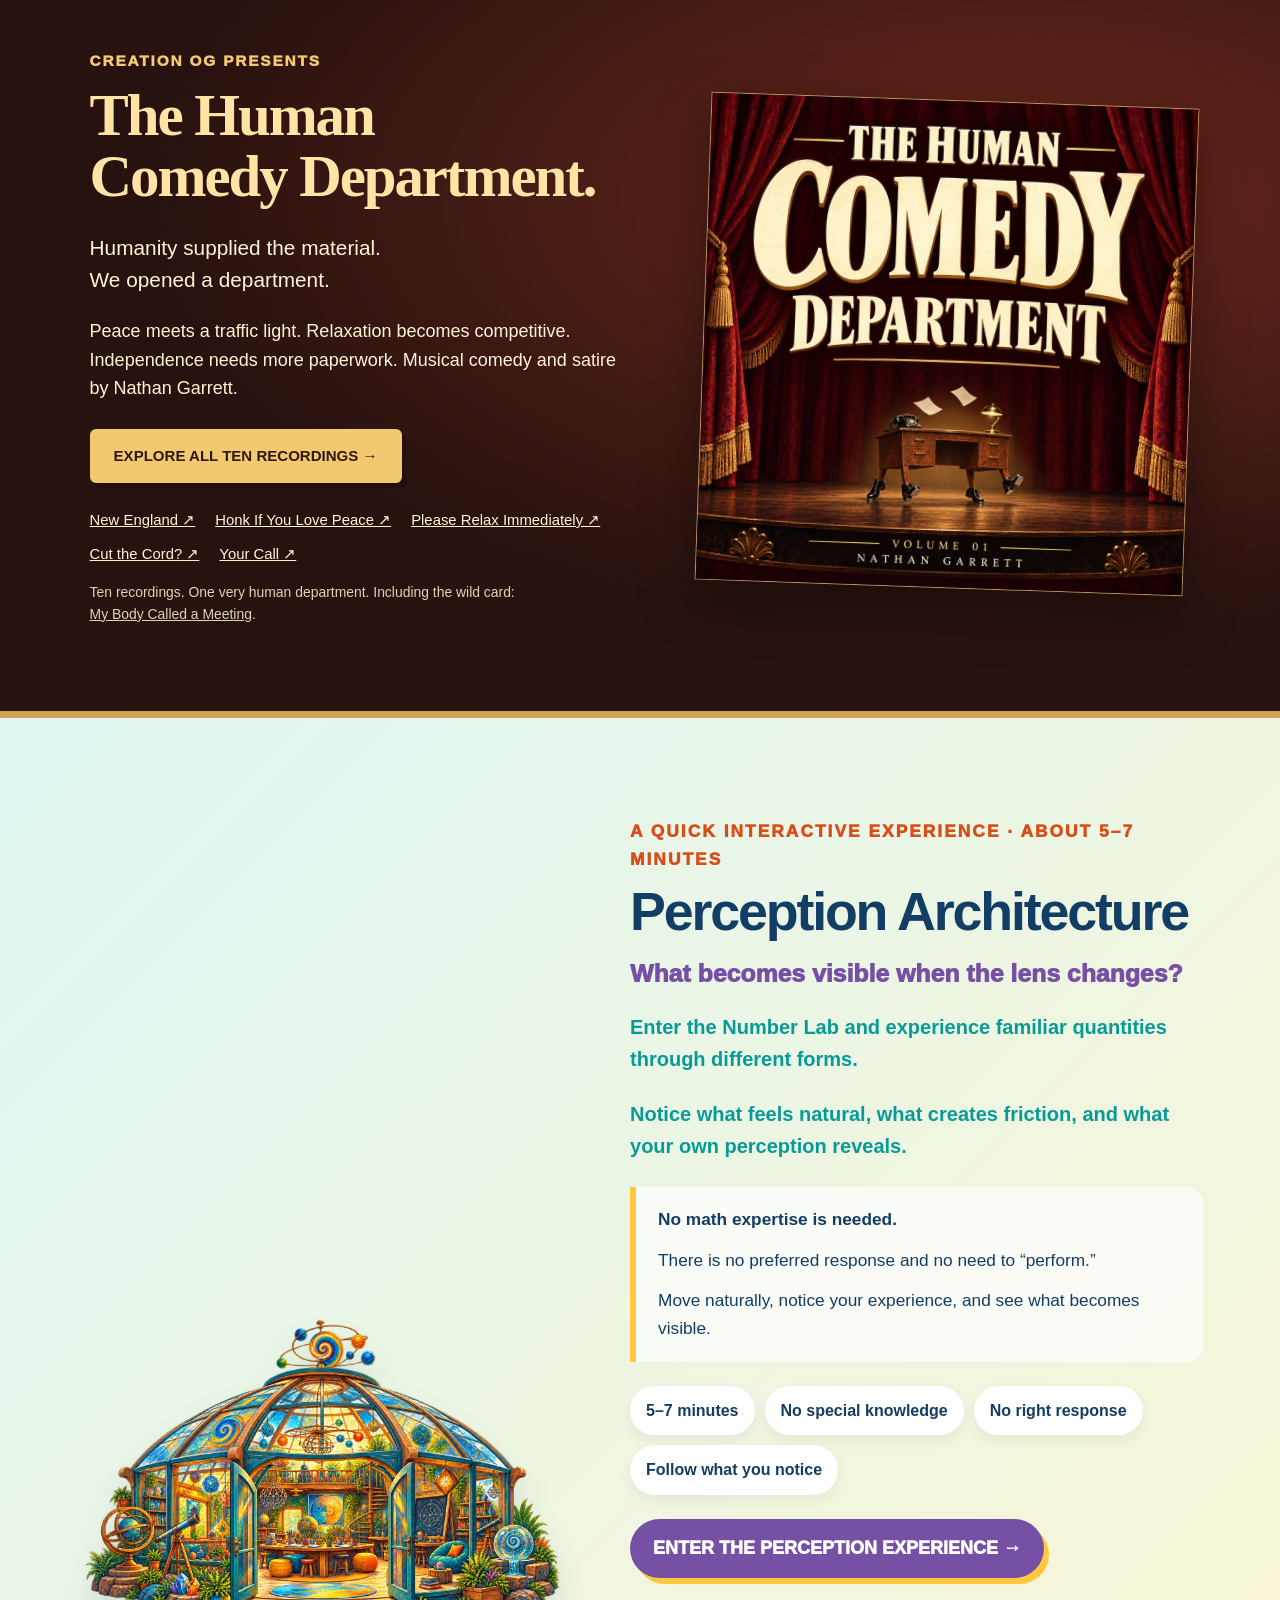
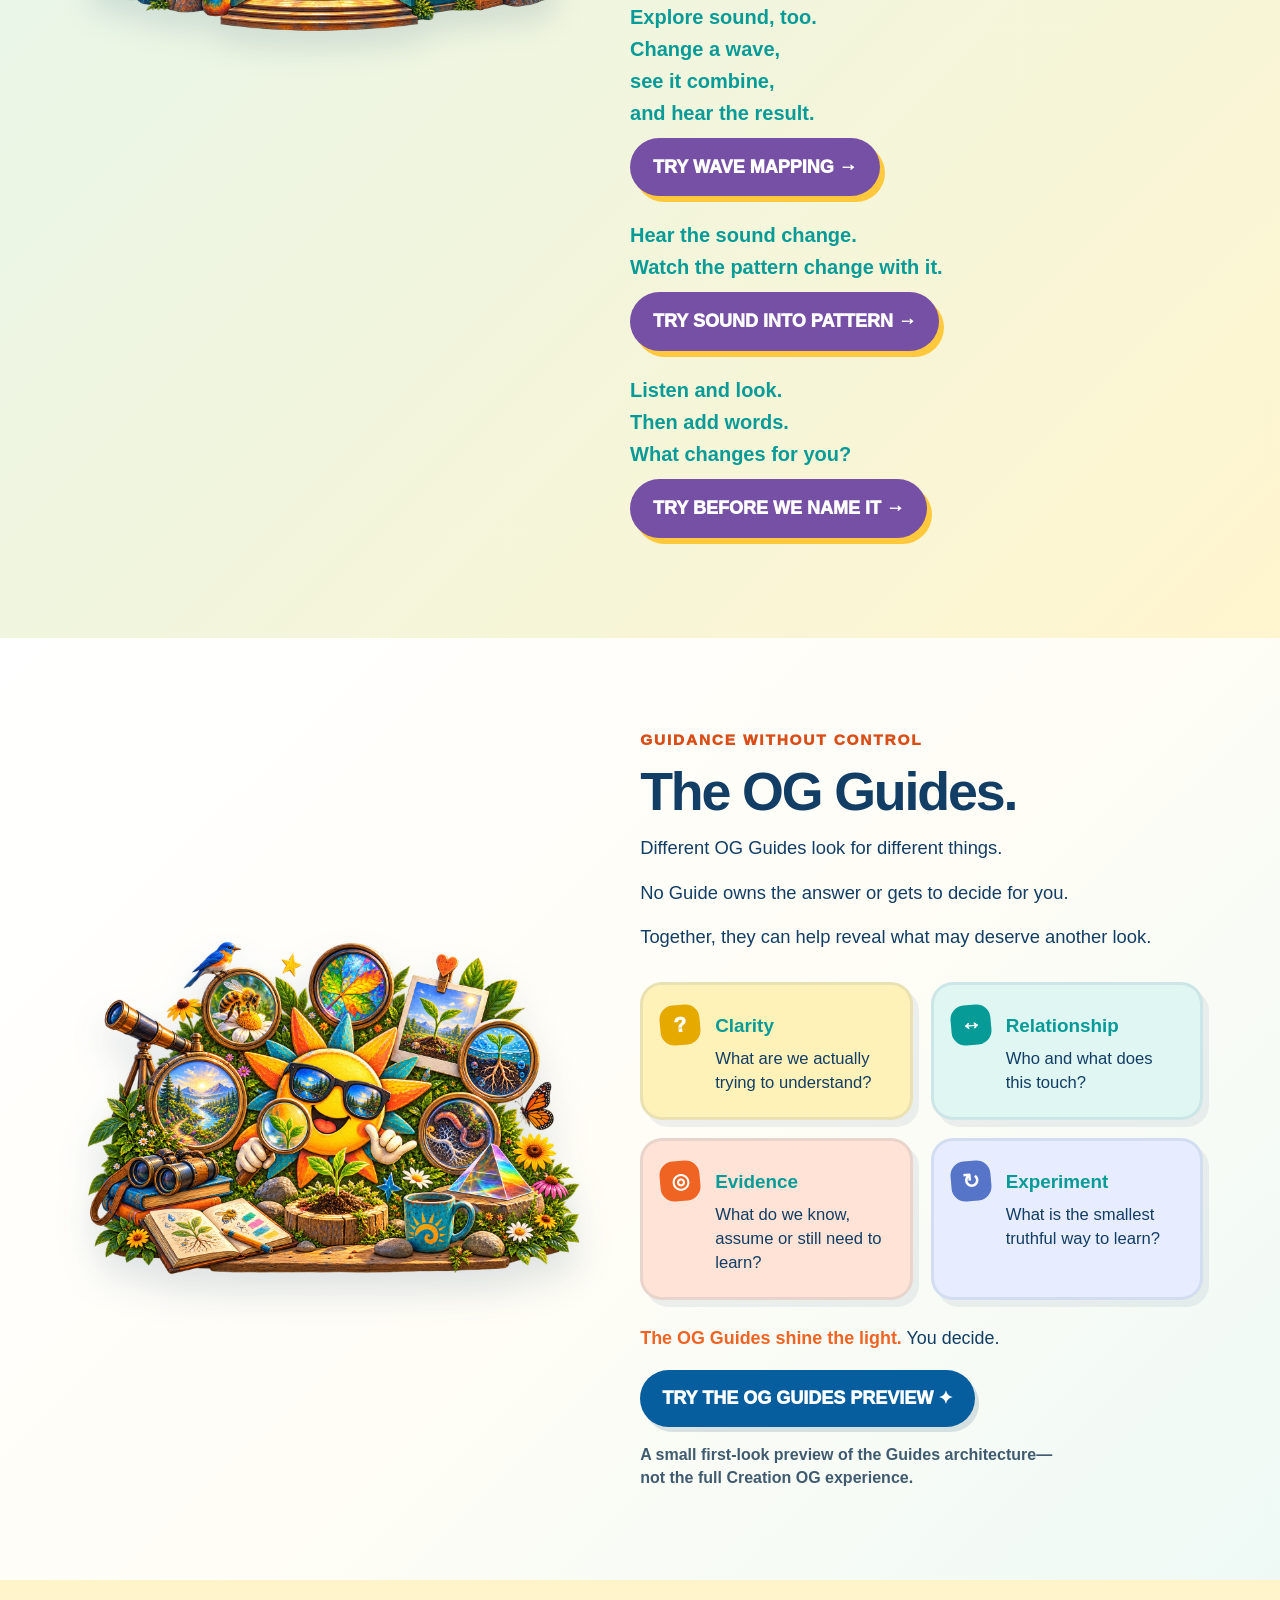
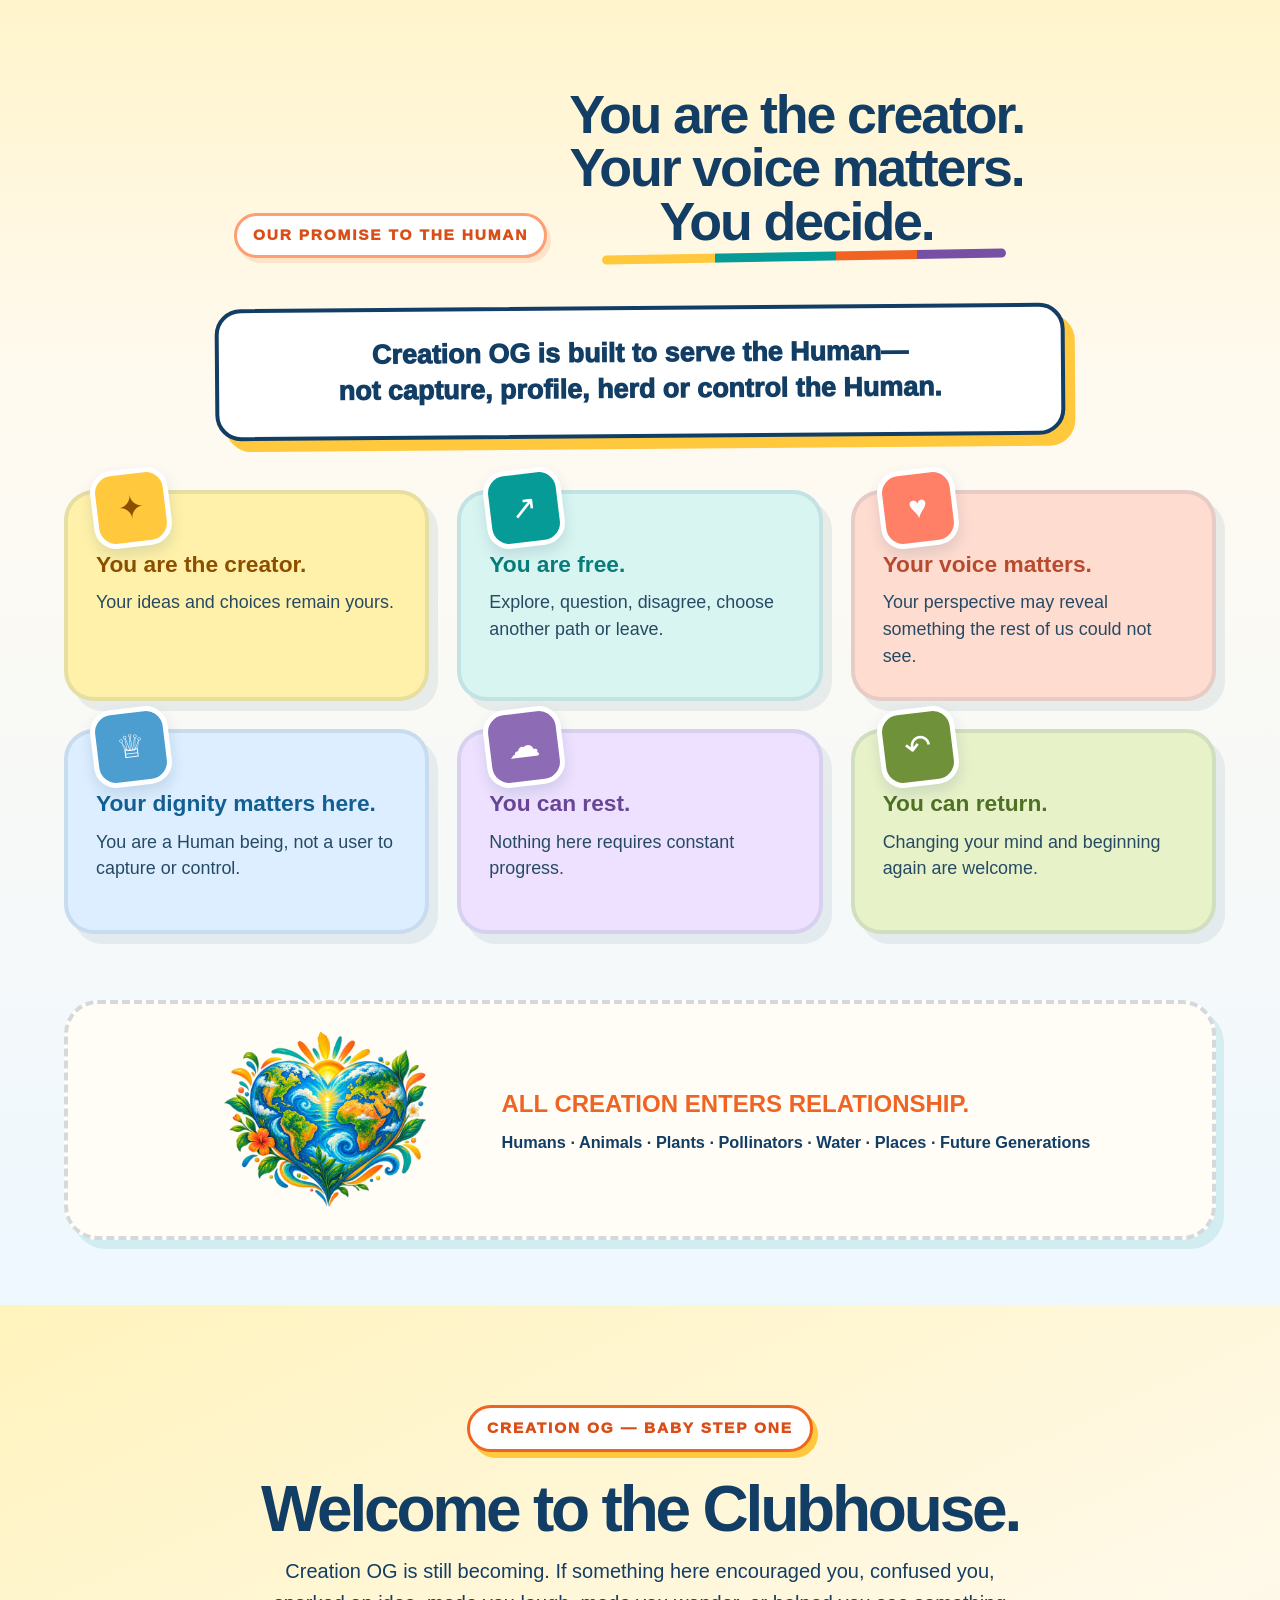
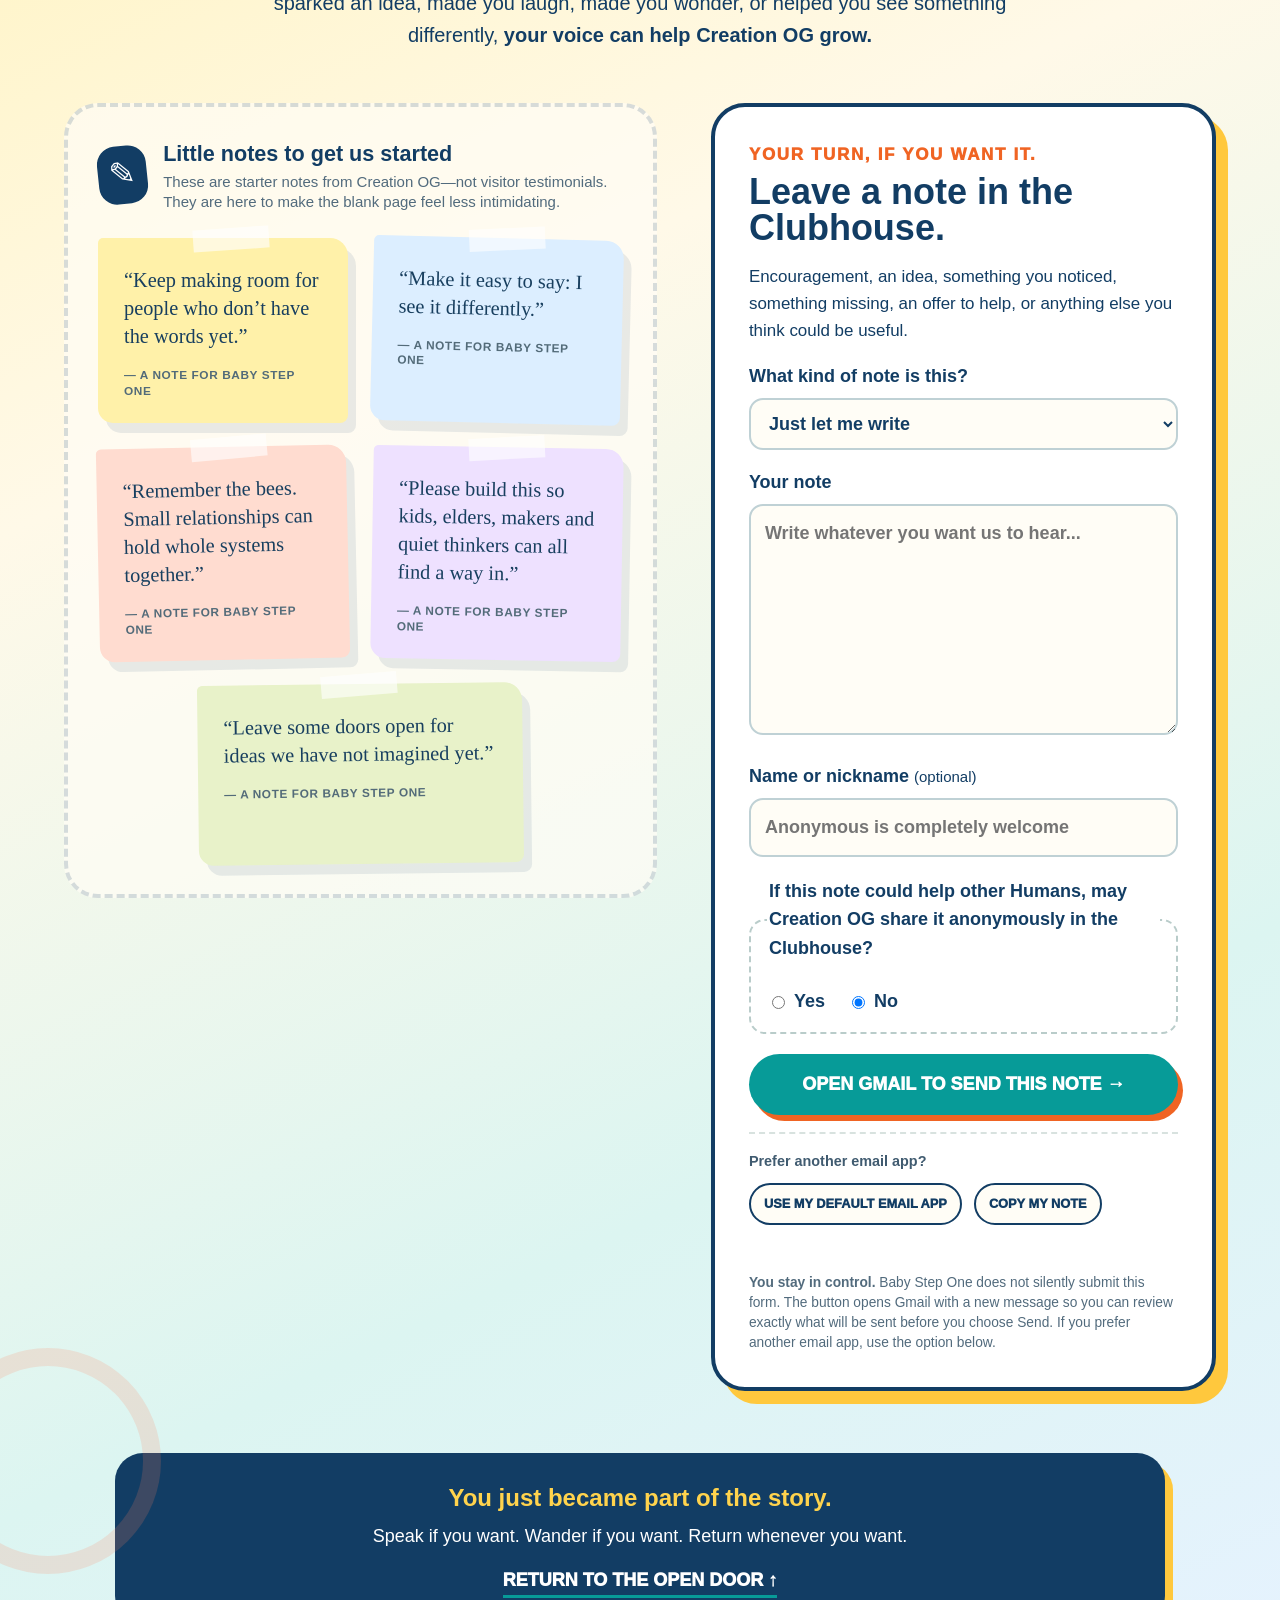
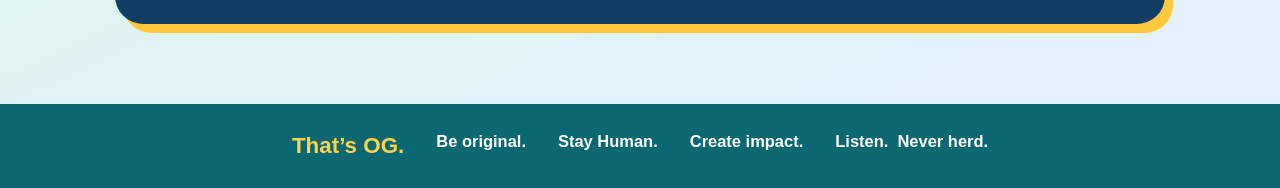
==== commit 6d10de68: "Add Before We Name It perception experience with three-cycle comparisons" ====
--- a/index.html
+++ b/index.html
@@ -1,2 +1,3 @@
-<!doctype html><html lang="en"><head><meta charset="utf-8"><meta name="viewport" content="width=device-width,initial-scale=1"><title>Creation OG — Welcome, Creator</title><meta name="description" content="Creation OG is a Human-led operating guide for consequential creation. Bring an idea, decision, challenge, question or curiosity. See more. You decide."><link rel="stylesheet" href="assets/site.css"><link rel="stylesheet" href="assets/music-lab.css?v=20260930-law"><link rel="stylesheet" href="assets/comedy.css?v=20261001b"></head><body id="top"><header class="site-nav"><a class="brand" href="#top" aria-label="Creation OG home"><img src="003_creation_og_wordmark.webp" alt="Creation OG"></a><nav><a href="#portals">Start Here</a><a href="music-lab/">Music Lab</a><a href="human-comedy-department/">Comedy</a><a href="#perception">Perception Experience</a><a href="#guides">OG Guides</a><a href="#promise">Our Promise</a><a href="#clubhouse">Clubhouse</a></nav><button class="guides-button" data-guides>✦ Ask the OG Guides<span>Guidance when you want it.</span></button></header><main><section class="welcome-threshold"><div class="welcome-copy"><p class="welcome-overline">COME AS YOU ARE.</p><h1>WELCOME,<br><em>CREATOR!</em></h1><p class="welcome-body">You belong here before you explain anything, prove anything, build anything, or know what comes next.</p><div class="welcome-what"><p><strong>Creation OG helps you see more before you decide what comes next.</strong></p><p>Bring an idea, decision, challenge, question or curiosity.</p><p>The OG Guides help reveal perspectives, relationships, evidence,<br class="desktop-break"> consequences and possibilities while <strong>you remain the creator.</strong></p></div><div class="welcome-pledge" aria-label="Creation OG welcome promises"><span><b>You are free.</b><small>Explore without surrendering your authority.</small></span><span><b>Your voice matters.</b><small>Your perspective may reveal what others cannot see.</small></span><span><b>Your dignity matters here.</b><small>You are a Human being, not a user to capture.</small></span><span><b>You can rest.</b><small>Nothing here requires constant progress.</small></span><span><b>You can return.</b><small>Changing your mind is welcome.</small></span></div><div class="welcome-actions"><a href="#portals" class="welcome-enter">CHOOSE A PORTAL ↓</a><button class="welcome-guides" data-guides>ASK THE OG GUIDES ✦</button></div></div><div class="welcome-art"><div class="creator-place"><img src="hero-creators-place.png" alt="A handcrafted Creation OG welcome place with a smiling sun, creative tools, living plants and an intentionally blank card waiting for what the visitor brings"></div></div></section><section id="portals" class="portals-section"><div class="section-intro"><p class="eyebrow">WHERE DO YOU WANT TO START?</p><h2>Cross the threshold that meets you where you are.</h2><p>Each portal opens a different set of conditions<br>for attention, reflection and creation.</p><p class="portal-guidance">Choose the door most aligned with where you feel you are now.<br><strong>The OG Guides will show you the way. They are just a whisper away.</strong></p></div><div class="portal-gallery"><button class="portal-card" data-door-mode="idea"><span class="portal-image"><img src="portal-idea.png" alt="An open Creation OG portal leading toward a bright landscape of possibility"></span><span class="portal-caption"><b>I HAVE AN IDEA</b><small>I want to explore it, shape it,<br>test it or bring it to life.</small><em>ENTER →</em></span></button><button class="portal-card" data-door-mode="building"><span class="portal-image"><img src="portal-building.png" alt="An open Creation OG portal leading toward a living workshop where something is being built"></span><span class="portal-caption"><b>I’M ALREADY BUILDING</b><small>I’m working on something<br>and want to make it better.</small><em>ENTER →</em></span></button><button class="portal-card" data-door-mode="stuck"><span class="portal-image"><img src="portal-reset.png" alt="An open Creation OG portal showing repair, adaptation, water and another way forward"></span><span class="portal-caption"><b>SOMETHING ISN’T WORKING</b><small>I’m stuck, disconnected<br>or facing a challenge.<br>I need a reset.</small><em>ENTER →</em></span></button><button class="portal-card portal-decision" data-door-mode="decision"><span class="portal-image"><img src="portal-decision.png" alt="An open Creation OG threshold overlooking many possible paths and a wide horizon"></span><span class="portal-caption"><b><span>I’M MAKING A</span> <span>BIG DECISION</span></b><small>Something important<br>is on the line.<br><br>I want a wider view<br>before I choose.</small><em>ENTER →</em></span></button><button class="portal-card" data-door-mode="curious"><span class="portal-image"><img src="portal-curious.png" alt="An open Creation OG exploration portal filled with glass, plants, observation tools and paths to discover"></span><span class="portal-caption"><b>I’M JUST CURIOUS</b><small>I want to learn, wander,<br>notice and see what’s here.</small><em>ENTER →</em></span></button></div><div class="portal-law"><span>Wrong turns are welcome.</span><span>Maps get better.</span><span>You can leave anytime.</span><span><b>Good systems have open doors.</b></span></div></section><section id="music-lab" class="music-home"><div class="music-home-art music-home-pair"><a href="music-lab/#listen" aria-label="Listen to AI and I AM"><figure><img src="assets/ai-and-i-am.jpg" alt="AI &amp; I AM by Nathan Garrett cover art showing human and technological faces filled with people, meeting over a golden sunrise" loading="lazy" width="900" height="900"><figcaption>AI &amp; I AM <span>Listen →</span></figcaption></figure></a><a href="music-lab/#carry-the-sun-home" aria-label="Listen to Carry the Sun Home"><figure><img src="assets/carry-the-sun-home.jpg" alt="Carry the Sun Home by Nathan Garrett cover art with honeybees and a sunlit hive" loading="lazy" width="900" height="900"><figcaption>Carry the Sun Home <span>Listen →</span></figcaption></figure></a><a href="music-lab/#love-always-wins" aria-label="Listen to L.A.W. — Love Always Wins"><figure><img src="assets/law-love-always-wins.jpg" alt="L.A.W. — Love Always Wins by Nathan Garrett cover: a golden woven heart against deep blue linen" loading="lazy" width="900" height="900"><figcaption>L.A.W. — Love Always Wins <span>Listen →</span></figcaption></figure></a></div><div class="music-home-copy"><p class="eyebrow">MEET CREATION OG MUSIC LAB</p><h2>A human story.<br>A song taking flight.</h2><p>Life, imagination, attention and creative choice come first. New tools help bring what is within us into the world.</p><p>Hear music by Nathan Garrett, explore our approach to Artful Intelligence, and discover an open invitation to artists, bands and producers.</p><a class="music-button" href="music-lab/">STEP INSIDE THE MUSIC LAB →</a><p class="music-small">Created by Nathan Garrett through Creation OG Music Lab, in collaboration with AI.</p></div></section><section id="human-comedy-department" class="comedy-home"><div><p class="eyebrow">CREATION OG PRESENTS</p><h2>The Human<br>Comedy Department.</h2><p class="comedy-lead">Humanity supplied the material.<br>We opened a department.</p><p>Peace meets a traffic light. Relaxation becomes competitive. Independence needs more paperwork. Musical comedy and satire by Nathan Garrett.</p><div class="comedy-actions"><a class="comedy-button" href="human-comedy-department/">EXPLORE ALL TEN RECORDINGS →</a></div><div class="comedy-home-links"><a href="human-comedy-department/#new-england">New England ↗</a><a href="human-comedy-department/#honk-if-you-love-peace">Honk If You Love Peace ↗</a><a href="human-comedy-department/#please-relax-immediately">Please Relax Immediately ↗</a><a href="human-comedy-department/#cut-the-cord">Cut the Cord? ↗</a><a href="human-comedy-department/#your-call">Your Call ↗</a></div><p class="comedy-small">Ten recordings. One very human department. Including the wild card: <a href="human-comedy-department/#my-body-called-a-meeting">My Body Called a Meeting</a>.</p></div><a class="comedy-home-art" href="human-comedy-department/" aria-label="Explore The Human Comedy Department"><img src="assets/human-comedy-department.jpg" width="1000" height="1000" loading="lazy" alt="The Human Comedy Department by Nathan Garrett: golden theater lettering, red curtains and a desk wearing shoes"></a></section><section id="perception" class="number-lab-feature"><div class="lab-art"><img src="007_number_lab.webp" alt="The Creation OG Number Lab"></div><div class="lab-copy"><p class="eyebrow">A QUICK INTERACTIVE EXPERIENCE · ABOUT 5–7 MINUTES</p><h2>Perception Architecture</h2><p class="lab-question">What becomes visible when the lens changes?</p><p class="lab-lead">Enter the Number Lab and experience familiar quantities through different forms.</p><p class="lab-lead-second">Notice what feels natural, what creates friction, and what your own perception reveals.</p><div class="lab-reassurance"><p><strong>No math expertise is needed.</strong></p><p>There is no preferred response and no need to “perform.”</p><p>Move naturally, notice your experience, and see what becomes visible.</p></div><div class="lab-principles"><span>5–7 minutes</span><span>No special knowledge</span><span>No right response</span><span>Follow what you notice</span></div><a class="lab-enter" href="experiment-001a/">ENTER THE PERCEPTION EXPERIENCE →</a><p class="lab-lead-second">Explore sound, too.<br>Change a wave,<br>see it combine,<br>and hear the result.</p><a class="lab-enter" href="wave-mapping/">TRY WAVE MAPPING →</a><p class="lab-lead-second">Hear the sound change.<br>Watch the pattern change with it.</p><a class="lab-enter" href="sound-into-pattern/">TRY SOUND INTO PATTERN →</a></div></section><section id="guides" class="guides-section"><div class="guides-art"><img src="og-guides-shine-the-light.png" alt="The Creation OG sunshine wearing dark lenses and exploring one living seedling through many perspectives, including roots, pollination, patterns and the wider living world"></div><div class="guides-copy"><p class="eyebrow">GUIDANCE WITHOUT CONTROL</p><h2>The OG Guides.</h2><div class="guides-intro"><p>Different OG Guides look for different things.</p><p>No Guide owns the answer or gets to decide for you.</p><p>Together, they can help reveal what may deserve another look.</p></div><div class="guide-list"><span><b>Clarity</b><span>What are we actually trying to understand?</span></span><span><b>Relationship</b><span>Who and what does this touch?</span></span><span><b>Evidence</b><span>What do we know,<br>assume or still need to learn?</span></span><span><b>Experiment</b><span>What is the smallest truthful way to learn?</span></span></div><p class="guides-rule"><strong>The OG Guides shine the light.</strong> You decide.</p><button class="primary-button" data-guides>TRY THE OG GUIDES PREVIEW ✦</button><p class="guides-preview-note">A small first-look preview of the Guides architecture—<br class="review-break">not the full Creation OG experience.</p></div></section><section id="promise" class="promise-section"><div class="promise-copy"><p class="eyebrow">OUR PROMISE TO THE HUMAN</p><h2>You are the creator.<br>Your voice matters.<br>You decide.</h2><p class="human-service-promise">Creation OG is built to serve the Human—<br class="review-break">not capture, profile, herd or control the Human.</p></div><div class="promise-grid"><article class="promise-card promise-card-one"><b>You are the creator.</b><p>Your ideas and choices remain yours.</p></article><article class="promise-card promise-card-two"><b>You are free.</b><p>Explore, question, disagree, choose another path or leave.</p></article><article class="promise-card promise-card-three"><b>Your voice matters.</b><p>Your perspective may reveal something the rest of us could not see.</p></article><article class="promise-card promise-card-four"><b>Your dignity matters here.</b><p>You are a Human being, not a user to capture or control.</p></article><article class="promise-card promise-card-five"><b>You can rest.</b><p>Nothing here requires constant progress.</p></article><article class="promise-card promise-card-six"><b>You can return.</b><p>Changing your mind and beginning again are welcome.</p></article></div><div class="promise-bottom"><img src="008_earth_heart.webp" alt="Earth held as a living heart in the Creation OG visual language"><div><b>ALL CREATION ENTERS RELATIONSHIP.</b><span class="relationship-line">Humans · Animals · Plants · Pollinators · Water · Places · Future&nbsp;Generations</span></div></div></section><section id="clubhouse" class="clubhouse-section"><div class="clubhouse-heading"><p class="eyebrow">CREATION OG — BABY STEP ONE</p><h2>Welcome to the Clubhouse.</h2><p>Creation OG is still becoming. If something here encouraged you, confused you, sparked an idea, made you laugh, made you wonder, or helped you see something differently, <strong>your voice can help Creation OG grow.</strong></p></div><div class="clubhouse-layout"><div class="clubhouse-notes"><div class="notes-title"><span>✎</span><div><b>Little notes to get us started</b><small>These are starter notes from Creation OG—not visitor testimonials. They are here to make the blank page feel less intimidating.</small></div></div><div class="note-wall"><blockquote class="hand-note note-yellow">“Keep making room for people who don’t have the words yet.”<span>— a note for Baby Step One</span></blockquote><blockquote class="hand-note note-blue">“Make it easy to say: I see it differently.”<span>— a note for Baby Step One</span></blockquote><blockquote class="hand-note note-coral">“Remember the bees. Small relationships can hold whole systems together.”<span>— a note for Baby Step One</span></blockquote><blockquote class="hand-note note-purple">“Please build this so kids, elders, makers and quiet thinkers can all find a way in.”<span>— a note for Baby Step One</span></blockquote><blockquote class="hand-note note-green">“Leave some doors open for ideas we have not imagined yet.”<span>— a note for Baby Step One</span></blockquote></div></div><div class="clubhouse-form-card"><p class="form-kicker">YOUR TURN, IF YOU WANT IT.</p><h3>Leave a note in the Clubhouse.</h3><p>Encouragement, an idea, something you noticed, something missing, an offer to help, or anything else you think could be useful.</p><form id="clubhouseForm"><label>What kind of note is this?<select id="clubhouseType"><option>Just let me write</option><option>Leave some encouragement</option><option>I have an idea</option><option>I noticed something</option><option>Something is missing</option><option>Something appeared for me</option><option>I want to help</option><option>I want to share something with other Humans</option><option>I’d rather not categorize it</option></select></label><label>Your note<textarea id="clubhouseMessage" rows="7" placeholder="Write whatever you want us to hear..."></textarea></label><label>Name or nickname <small>(optional)</small><input id="clubhouseName" type="text" placeholder="Anonymous is completely welcome"></label><fieldset><legend>If this note could help other Humans, may Creation OG share it anonymously in the Clubhouse?</legend><label><input type="radio" name="sharePermission" value="Yes"> Yes</label><label><input type="radio" name="sharePermission" value="No" checked> No</label></fieldset><button type="submit" class="clubhouse-send">OPEN GMAIL TO SEND THIS NOTE →</button><p class="clubhouse-privacy"><strong>You stay in control.</strong> Baby Step One does not silently submit this form. The button opens Gmail with a new message so you can review exactly what will be sent before you choose Send. If you prefer another email app, use the option below.</p></form></div></div><div class="clubhouse-return"><b>You just became part of the story.</b><span>Speak if you want. Wander if you want. Return whenever you want.</span><a href="#top">RETURN TO THE OPEN DOOR ↑</a></div></section></main><footer><strong>That’s OG.</strong><span>Be original.</span><span>Stay Human.</span><span>Create impact.</span><span>Listen.&nbsp;&nbsp;Never herd.</span></footer><div class="guides-panel" data-guides-panel hidden><button class="guides-close" data-guides-close aria-label="Close OG Guides preview">×</button><p class="eyebrow">OG GUIDES · FIRST-LOOK PREVIEW</p><h2>What are you bringing?</h2><p>This preview shows how different Guides can illuminate different parts of the same situation. <strong>It does not make the decision for you.</strong></p><div class="guide-starts"><button data-guide-mode="idea">I have an idea</button><button data-guide-mode="decision">I’m making a decision</button><button data-guide-mode="question">I have a question</button><button data-guide-mode="stuck">Something isn’t working</button><button data-guide-mode="curious">I’m just curious</button></div><div class="guide-response" data-guide-response><p><strong>Choose what you’re bringing.</strong></p><p>We’ll shine a few different lights on it.</p></div><p class="guides-boundary"><strong>First-look preview only.</strong> These are example Guide prompts, not the full OG Guides system. Nothing entered here is submitted or stored.</p></div><div class="guides-backdrop" data-guides-backdrop hidden></div><script src="assets/first-encounter.js"></script><script src="assets/portal-thresholds.js"></script><script src="assets/clubhouse-email.js"></script><script src="assets/launch-readiness.js"></script></body></html>
+<!doctype html><html lang="en"><head><meta charset="utf-8"><meta name="viewport" content="width=device-width,initial-scale=1"><title>Creation OG — Welcome, Creator</title><meta name="description" content="Creation OG is a Human-led operating guide for consequential creation. Bring an idea, decision, challenge, question or curiosity. See more. You decide."><link rel="stylesheet" href="assets/site.css"><link rel="stylesheet" href="assets/music-lab.css?v=20260930-law"><link rel="stylesheet" href="assets/comedy.css?v=20261001b"></head><body id="top"><header class="site-nav"><a class="brand" href="#top" aria-label="Creation OG home"><img src="003_creation_og_wordmark.webp" alt="Creation OG"></a><nav><a href="#portals">Start Here</a><a href="music-lab/">Music Lab</a><a href="human-comedy-department/">Comedy</a><a href="#perception">Perception Experience</a><a href="#guides">OG Guides</a><a href="#promise">Our Promise</a><a href="#clubhouse">Clubhouse</a></nav><button class="guides-button" data-guides>✦ Ask the OG Guides<span>Guidance when you want it.</span></button></header><main><section class="welcome-threshold"><div class="welcome-copy"><p class="welcome-overline">COME AS YOU ARE.</p><h1>WELCOME,<br><em>CREATOR!</em></h1><p class="welcome-body">You belong here before you explain anything, prove anything, build anything, or know what comes next.</p><div class="welcome-what"><p><strong>Creation OG helps you see more before you decide what comes next.</strong></p><p>Bring an idea, decision, challenge, question or curiosity.</p><p>The OG Guides help reveal perspectives, relationships, evidence,<br class="desktop-break"> consequences and possibilities while <strong>you remain the creator.</strong></p></div><div class="welcome-pledge" aria-label="Creation OG welcome promises"><span><b>You are free.</b><small>Explore without surrendering your authority.</small></span><span><b>Your voice matters.</b><small>Your perspective may reveal what others cannot see.</small></span><span><b>Your dignity matters here.</b><small>You are a Human being, not a user to capture.</small></span><span><b>You can rest.</b><small>Nothing here requires constant progress.</small></span><span><b>You can return.</b><small>Changing your mind is welcome.</small></span></div><div class="welcome-actions"><a href="#portals" class="welcome-enter">CHOOSE A PORTAL ↓</a><button class="welcome-guides" data-guides>ASK THE OG GUIDES ✦</button></div></div><div class="welcome-art"><div class="creator-place"><img src="hero-creators-place.png" alt="A handcrafted Creation OG welcome place with a smiling sun, creative tools, living plants and an intentionally blank card waiting for what the visitor brings"></div></div></section><section id="portals" class="portals-section"><div class="section-intro"><p class="eyebrow">WHERE DO YOU WANT TO START?</p><h2>Cross the threshold that meets you where you are.</h2><p>Each portal opens a different set of conditions<br>for attention, reflection and creation.</p><p class="portal-guidance">Choose the door most aligned with where you feel you are now.<br><strong>The OG Guides will show you the way. They are just a whisper away.</strong></p></div><div class="portal-gallery"><button class="portal-card" data-door-mode="idea"><span class="portal-image"><img src="portal-idea.png" alt="An open Creation OG portal leading toward a bright landscape of possibility"></span><span class="portal-caption"><b>I HAVE AN IDEA</b><small>I want to explore it, shape it,<br>test it or bring it to life.</small><em>ENTER →</em></span></button><button class="portal-card" data-door-mode="building"><span class="portal-image"><img src="portal-building.png" alt="An open Creation OG portal leading toward a living workshop where something is being built"></span><span class="portal-caption"><b>I’M ALREADY BUILDING</b><small>I’m working on something<br>and want to make it better.</small><em>ENTER →</em></span></button><button class="portal-card" data-door-mode="stuck"><span class="portal-image"><img src="portal-reset.png" alt="An open Creation OG portal showing repair, adaptation, water and another way forward"></span><span class="portal-caption"><b>SOMETHING ISN’T WORKING</b><small>I’m stuck, disconnected<br>or facing a challenge.<br>I need a reset.</small><em>ENTER →</em></span></button><button class="portal-card portal-decision" data-door-mode="decision"><span class="portal-image"><img src="portal-decision.png" alt="An open Creation OG threshold overlooking many possible paths and a wide horizon"></span><span class="portal-caption"><b><span>I’M MAKING A</span> <span>BIG DECISION</span></b><small>Something important<br>is on the line.<br><br>I want a wider view<br>before I choose.</small><em>ENTER →</em></span></button><button class="portal-card" data-door-mode="curious"><span class="portal-image"><img src="portal-curious.png" alt="An open Creation OG exploration portal filled with glass, plants, observation tools and paths to discover"></span><span class="portal-caption"><b>I’M JUST CURIOUS</b><small>I want to learn, wander,<br>notice and see what’s here.</small><em>ENTER →</em></span></button></div><div class="portal-law"><span>Wrong turns are welcome.</span><span>Maps get better.</span><span>You can leave anytime.</span><span><b>Good systems have open doors.</b></span></div></section><section id="music-lab" class="music-home"><div class="music-home-art music-home-pair"><a href="music-lab/#listen" aria-label="Listen to AI and I AM"><figure><img src="assets/ai-and-i-am.jpg" alt="AI &amp; I AM by Nathan Garrett cover art showing human and technological faces filled with people, meeting over a golden sunrise" loading="lazy" width="900" height="900"><figcaption>AI &amp; I AM <span>Listen →</span></figcaption></figure></a><a href="music-lab/#carry-the-sun-home" aria-label="Listen to Carry the Sun Home"><figure><img src="assets/carry-the-sun-home.jpg" alt="Carry the Sun Home by Nathan Garrett cover art with honeybees and a sunlit hive" loading="lazy" width="900" height="900"><figcaption>Carry the Sun Home <span>Listen →</span></figcaption></figure></a><a href="music-lab/#love-always-wins" aria-label="Listen to L.A.W. — Love Always Wins"><figure><img src="assets/law-love-always-wins.jpg" alt="L.A.W. — Love Always Wins by Nathan Garrett cover: a golden woven heart against deep blue linen" loading="lazy" width="900" height="900"><figcaption>L.A.W. — Love Always Wins <span>Listen →</span></figcaption></figure></a></div><div class="music-home-copy"><p class="eyebrow">MEET CREATION OG MUSIC LAB</p><h2>A human story.<br>A song taking flight.</h2><p>Life, imagination, attention and creative choice come first. New tools help bring what is within us into the world.</p><p>Hear music by Nathan Garrett, explore our approach to Artful Intelligence, and discover an open invitation to artists, bands and producers.</p><a class="music-button" href="music-lab/">STEP INSIDE THE MUSIC LAB →</a><p class="music-small">Created by Nathan Garrett through Creation OG Music Lab, in collaboration with AI.</p></div></section><section id="human-comedy-department" class="comedy-home"><div><p class="eyebrow">CREATION OG PRESENTS</p><h2>The Human<br>Comedy Department.</h2><p class="comedy-lead">Humanity supplied the material.<br>We opened a department.</p><p>Peace meets a traffic light. Relaxation becomes competitive. Independence needs more paperwork. Musical comedy and satire by Nathan Garrett.</p><div class="comedy-actions"><a class="comedy-button" href="human-comedy-department/">EXPLORE ALL TEN RECORDINGS →</a></div><div class="comedy-home-links"><a href="human-comedy-department/#new-england">New England ↗</a><a href="human-comedy-department/#honk-if-you-love-peace">Honk If You Love Peace ↗</a><a href="human-comedy-department/#please-relax-immediately">Please Relax Immediately ↗</a><a href="human-comedy-department/#cut-the-cord">Cut the Cord? ↗</a><a href="human-comedy-department/#your-call">Your Call ↗</a></div><p class="comedy-small">Ten recordings. One very human department. Including the wild card: <a href="human-comedy-department/#my-body-called-a-meeting">My Body Called a Meeting</a>.</p></div><a class="comedy-home-art" href="human-comedy-department/" aria-label="Explore The Human Comedy Department"><img src="assets/human-comedy-department.jpg" width="1000" height="1000" loading="lazy" alt="The Human Comedy Department by Nathan Garrett: golden theater lettering, red curtains and a desk wearing shoes"></a></section><section id="perception" class="number-lab-feature"><div class="lab-art"><img src="007_number_lab.webp" alt="The Creation OG Number Lab"></div><div class="lab-copy"><p class="eyebrow">A QUICK INTERACTIVE EXPERIENCE · ABOUT 5–7 MINUTES</p><h2>Perception Architecture</h2><p class="lab-question">What becomes visible when the lens changes?</p><p class="lab-lead">Enter the Number Lab and experience familiar quantities through different forms.</p><p class="lab-lead-second">Notice what feels natural, what creates friction, and what your own perception reveals.</p><div class="lab-reassurance"><p><strong>No math expertise is needed.</strong></p><p>There is no preferred response and no need to “perform.”</p><p>Move naturally, notice your experience, and see what becomes visible.</p></div><div class="lab-principles"><span>5–7 minutes</span><span>No special knowledge</span><span>No right response</span><span>Follow what you notice</span></div><a class="lab-enter" href="experiment-001a/">ENTER THE PERCEPTION EXPERIENCE →</a><p class="lab-lead-second">Explore sound, too.<br>Change a wave,<br>see it combine,<br>and hear the result.</p><a class="lab-enter" href="wave-mapping/">TRY WAVE MAPPING →</a><p class="lab-lead-second">Hear the sound change.<br>Watch the pattern change with it.</p><a class="lab-enter" href="sound-into-pattern/">TRY SOUND INTO PATTERN →</a><p class="lab-lead-second">Listen and look.<br>Then add words.<br>What changes for you?</p><a class="lab-enter" href="before-we-name-it/">TRY BEFORE WE NAME IT →</a></div></section><section id="guides" class="guides-section"><div class="guides-art"><img src="og-guides-shine-the-light.png" alt="The Creation OG sunshine wearing dark lenses and exploring one living seedling through many perspectives, including roots, pollination, patterns and the wider living world"></div><div class="guides-copy"><p class="eyebrow">GUIDANCE WITHOUT CONTROL</p><h2>The OG Guides.</h2><div class="guides-intro"><p>Different OG Guides look for different things.</p><p>No Guide owns the answer or gets to decide for you.</p><p>Together, they can help reveal what may deserve another look.</p></div><div class="guide-list"><span><b>Clarity</b><span>What are we actually trying to understand?</span></span><span><b>Relationship</b><span>Who and what does this touch?</span></span><span><b>Evidence</b><span>What do we know,<br>assume or still need to learn?</span></span><span><b>Experiment</b><span>What is the smallest truthful way to learn?</span></span></div><p class="guides-rule"><strong>The OG Guides shine the light.</strong> You decide.</p><button class="primary-button" data-guides>TRY THE OG GUIDES PREVIEW ✦</button><p class="guides-preview-note">A small first-look preview of the Guides architecture—<br class="review-break">not the full Creation OG experience.</p></div></section><section id="promise" class="promise-section"><div class="promise-copy"><p class="eyebrow">OUR PROMISE TO THE HUMAN</p><h2>You are the creator.<br>Your voice matters.<br>You decide.</h2><p class="human-service-promise">Creation OG is built to serve the Human—<br class="review-break">not capture, profile, herd or control the Human.</p></div><div class="promise-grid"><article class="promise-card promise-card-one"><b>You are the creator.</b><p>Your ideas and choices remain yours.</p></article><article class="promise-card promise-card-two"><b>You are free.</b><p>Explore, question, disagree, choose another path or leave.</p></article><article class="promise-card promise-card-three"><b>Your voice matters.</b><p>Your perspective may reveal something the rest of us could not see.</p></article><article class="promise-card promise-card-four"><b>Your dignity matters here.</b><p>You are a Human being, not a user to capture or control.</p></article><article class="promise-card promise-card-five"><b>You can rest.</b><p>Nothing here requires constant progress.</p></article><article class="promise-card promise-card-six"><b>You can return.</b><p>Changing your mind and beginning again are welcome.</p></article></div><div class="promise-bottom"><img src="008_earth_heart.webp" alt="Earth held as a living heart in the Creation OG visual language"><div><b>ALL CREATION ENTERS RELATIONSHIP.</b><span class="relationship-line">Humans · Animals · Plants · Pollinators · Water · Places · Future&nbsp;Generations</span></div></div></section><section id="clubhouse" class="clubhouse-section"><div class="clubhouse-heading"><p class="eyebrow">CREATION OG — BABY STEP ONE</p><h2>Welcome to the Clubhouse.</h2><p>Creation OG is still becoming. If something here encouraged you, confused you, sparked an idea, made you laugh, made you wonder, or helped you see something differently, <strong>your voice can help Creation OG grow.</strong></p></div><div class="clubhouse-layout"><div class="clubhouse-notes"><div class="notes-title"><span>✎</span><div><b>Little notes to get us started</b><small>These are starter notes from Creation OG—not visitor testimonials. They are here to make the blank page feel less intimidating.</small></div></div><div class="note-wall"><blockquote class="hand-note note-yellow">“Keep making room for people who don’t have the words yet.”<span>— a note for Baby Step One</span></blockquote><blockquote class="hand-note note-blue">“Make it easy to say: I see it differently.”<span>— a note for Baby Step One</span></blockquote><blockquote class="hand-note note-coral">“Remember the bees. Small relationships can hold whole systems together.”<span>— a note for Baby Step One</span></blockquote><blockquote class="hand-note note-purple">“Please build this so kids, elders, makers and quiet thinkers can all find a way in.”<span>— a note for Baby Step One</span></blockquote><blockquote class="hand-note note-green">“Leave some doors open for ideas we have not imagined yet.”<span>— a note for Baby Step One</span></blockquote></div></div><div class="clubhouse-form-card"><p class="form-kicker">YOUR TURN, IF YOU WANT IT.</p><h3>Leave a note in the Clubhouse.</h3><p>Encouragement, an idea, something you noticed, something missing, an offer to help, or anything else you think could be useful.</p><form id="clubhouseForm"><label>What kind of note is this?<select id="clubhouseType"><option>Just let me write</option><option>Leave some encouragement</option><option>I have an idea</option><option>I noticed something</option><option>Something is missing</option><option>Something appeared for me</option><option>I want to help</option><option>I want to share something with other Humans</option><option>I’d rather not categorize it</option></select></label><label>Your note<textarea id="clubhouseMessage" rows="7" placeholder="Write whatever you want us to hear..."></textarea></label><label>Name or nickname <small>(optional)</small><input id="clubhouseName" type="text" placeholder="Anonymous is completely welcome"></label><fieldset><legend>If this note could help other Humans, may Creation OG share it anonymously in the Clubhouse?</legend><label><input type="radio" name="sharePermission" value="Yes"> Yes</label><label><input type="radio" name="sharePermission" value="No" checked> No</label></fieldset><button type="submit" class="clubhouse-send">OPEN GMAIL TO SEND THIS NOTE →</button><p class="clubhouse-privacy"><strong>You stay in control.</strong> Baby Step One does not silently submit this form. The button opens Gmail with a new message so you can review exactly what will be sent before you choose Send. If you prefer another email app, use the option below.</p></form></div></div><div class="clubhouse-return"><b>You just became part of the story.</b><span>Speak if you want. Wander if you want. Return whenever you want.</span><a href="#top">RETURN TO THE OPEN DOOR ↑</a></div></section></main><footer><strong>That’s OG.</strong><span>Be original.</span><span>Stay Human.</span><span>Create impact.</span><span>Listen.&nbsp;&nbsp;Never herd.</span></footer><div class="guides-panel" data-guides-panel hidden><button class="guides-close" data-guides-close aria-label="Close OG Guides preview">×</button><p class="eyebrow">OG GUIDES · FIRST-LOOK PREVIEW</p><h2>What are you bringing?</h2><p>This preview shows how different Guides can illuminate different parts of the same situation. <strong>It does not make the decision for you.</strong></p><div class="guide-starts"><button data-guide-mode="idea">I have an idea</button><button data-guide-mode="decision">I’m making a decision</button><button data-guide-mode="question">I have a question</button><button data-guide-mode="stuck">Something isn’t working</button><button data-guide-mode="curious">I’m just curious</button></div><div class="guide-response" data-guide-response><p><strong>Choose what you’re bringing.</strong></p><p>We’ll shine a few different lights on it.</p></div><p class="guides-boundary"><strong>First-look preview only.</strong> These are example Guide prompts, not the full OG Guides system. Nothing entered here is submitted or stored.</p></div><div class="guides-backdrop" data-guides-backdrop hidden></div><script src="assets/first-encounter.js"></script><script src="assets/portal-thresholds.js"></script><script src="assets/clubhouse-email.js"></script><script src="assets/launch-readiness.js"></script></body></html>
 
+
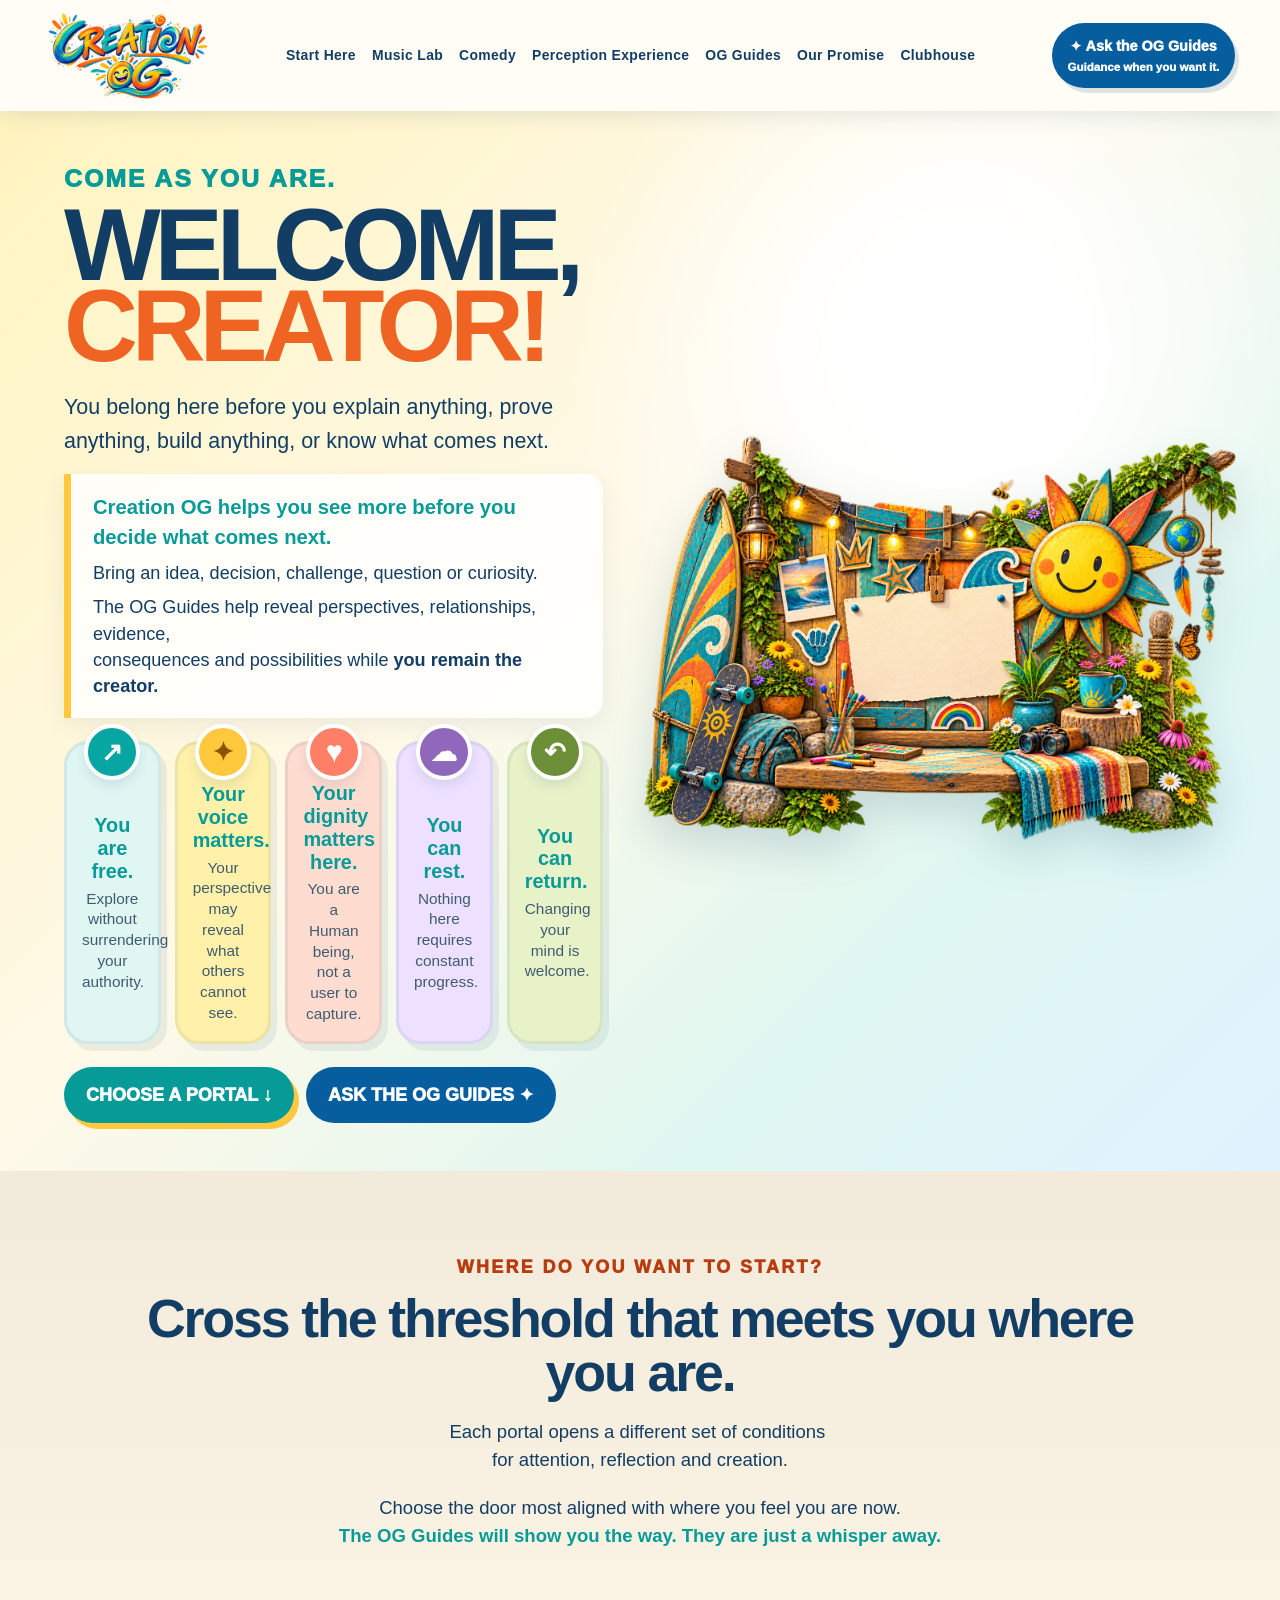
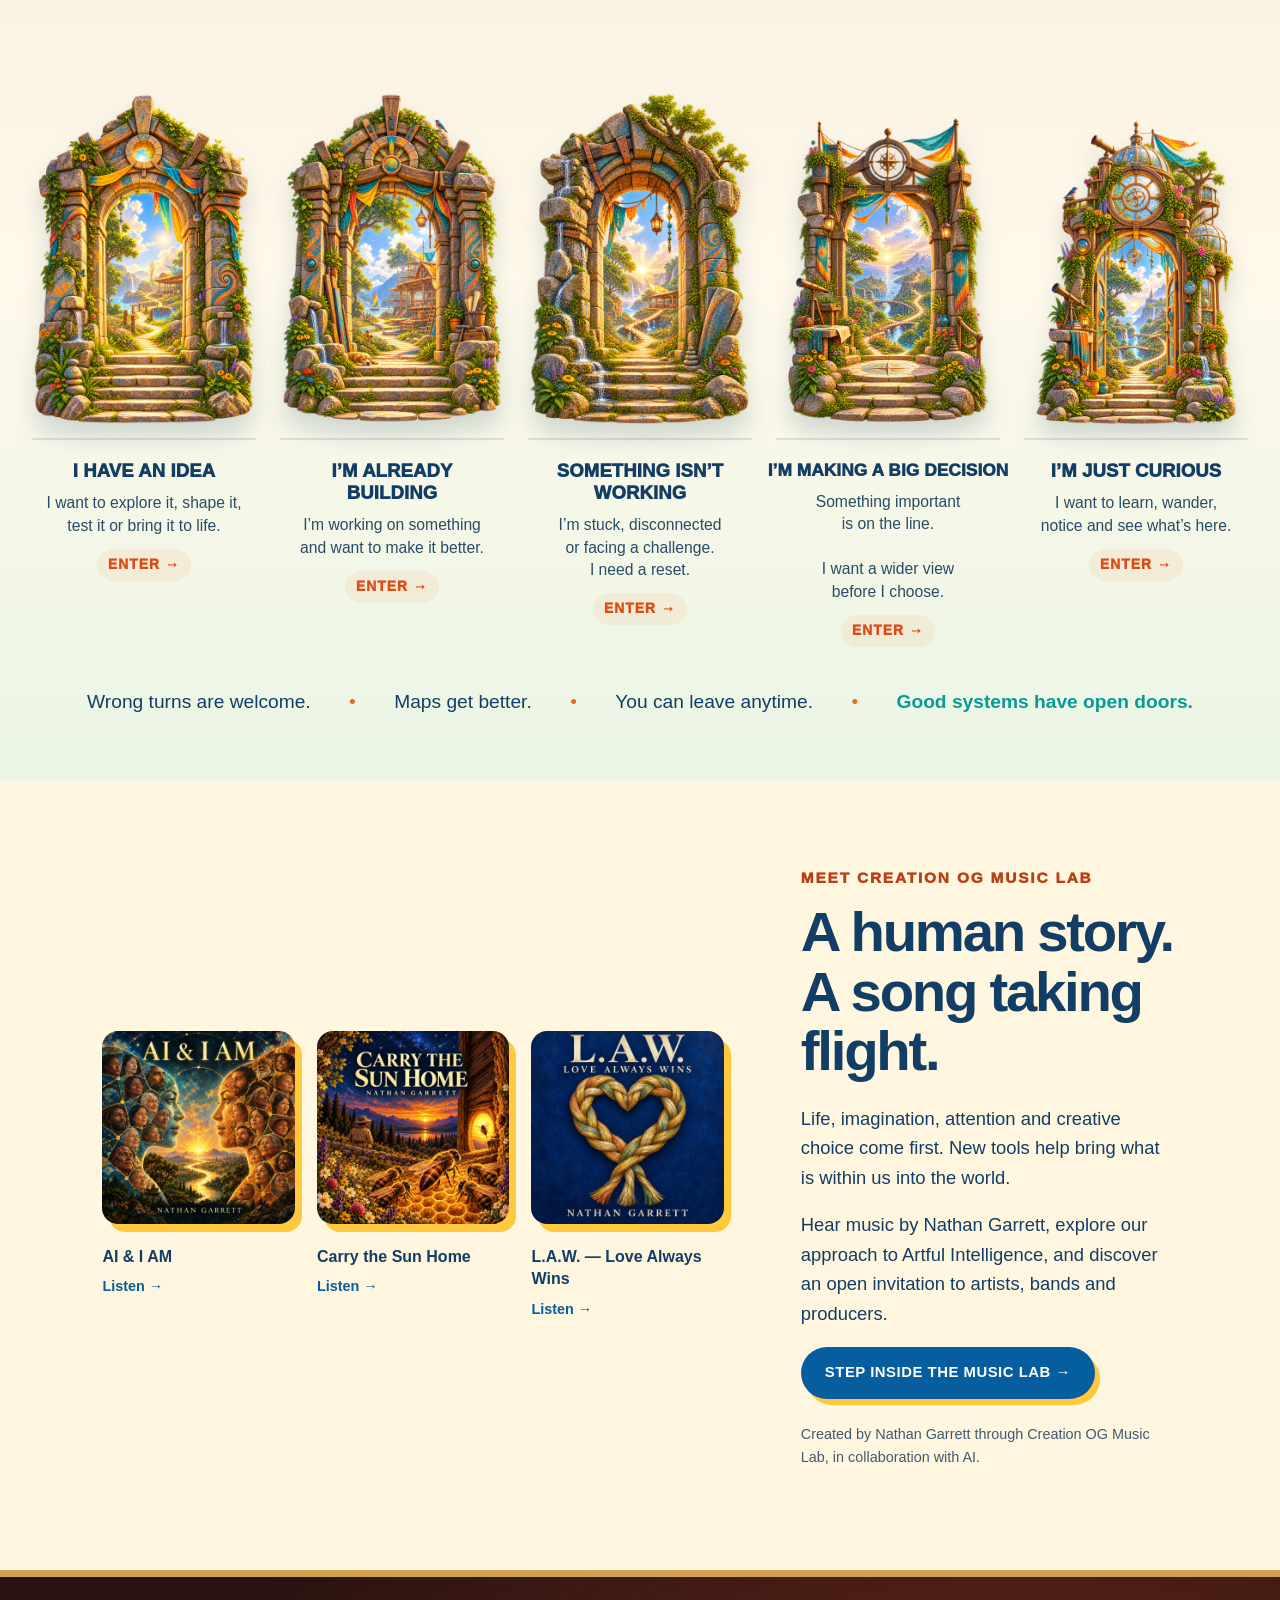
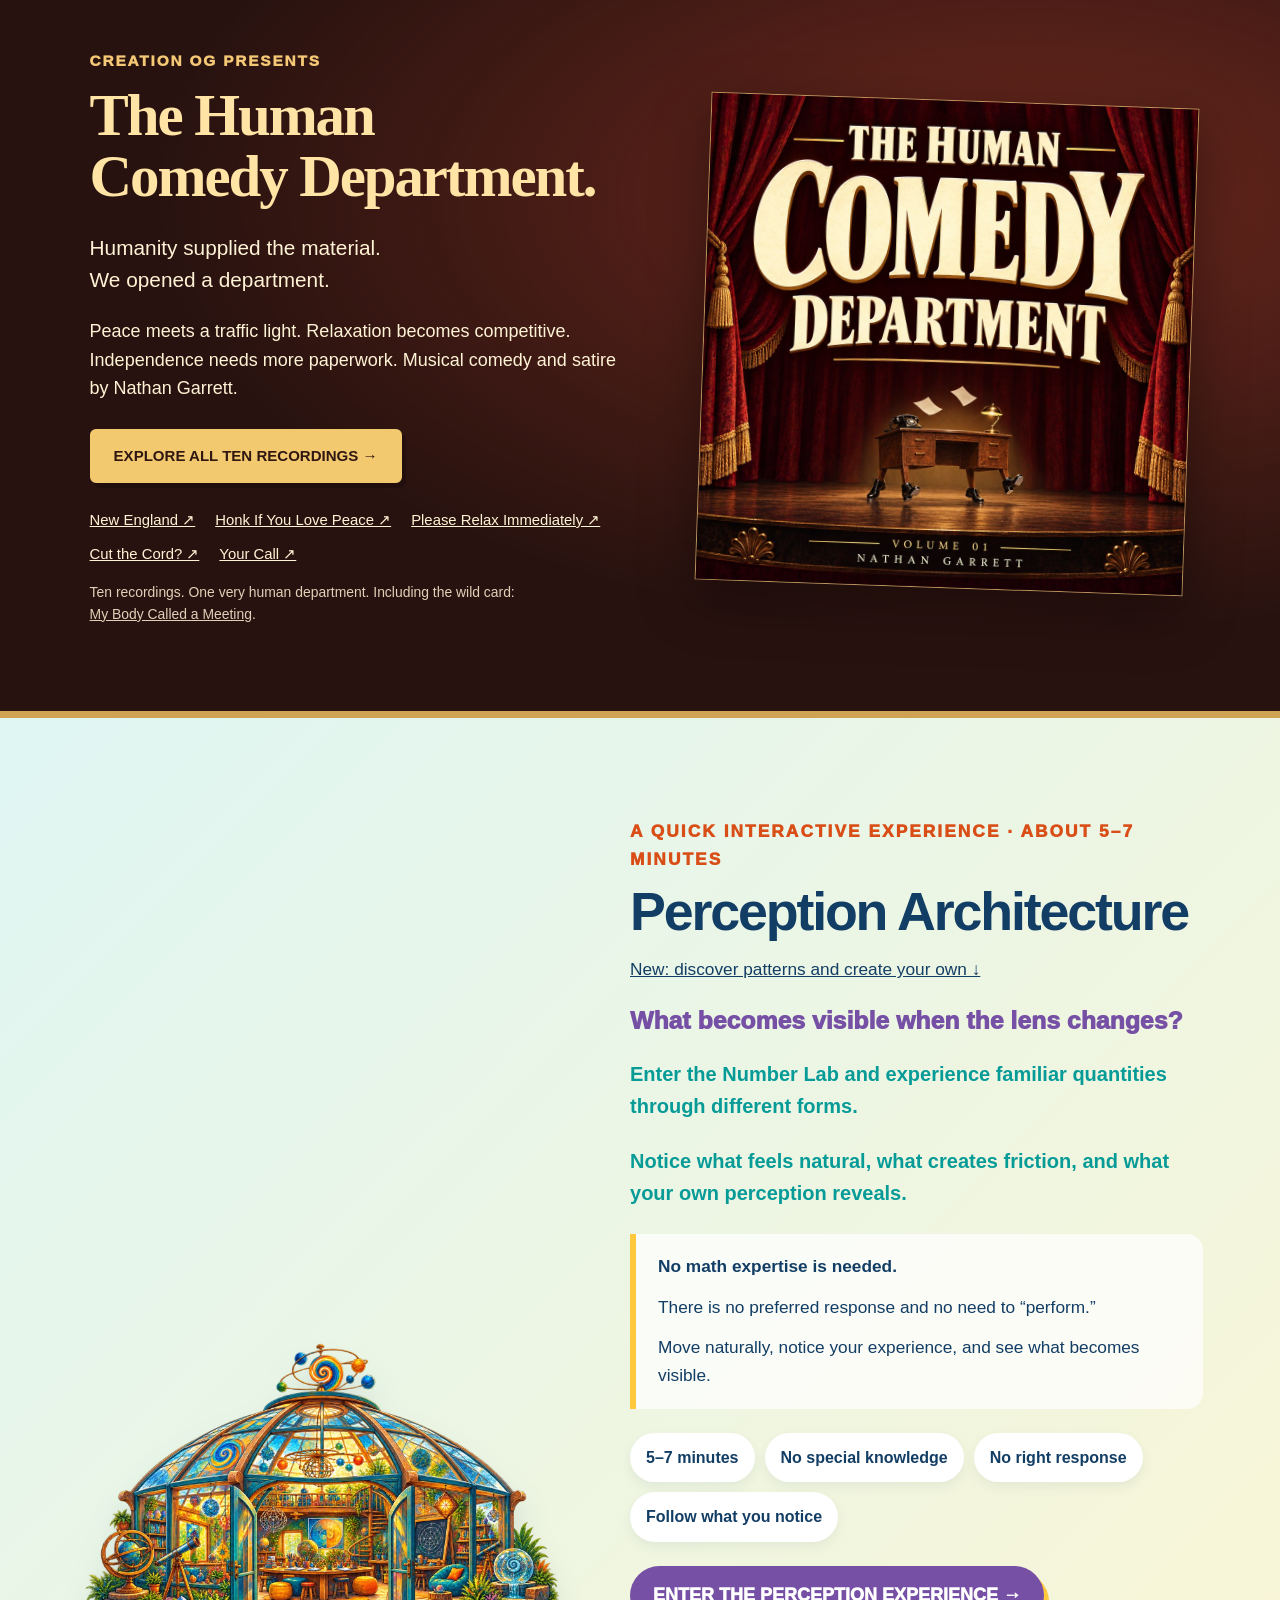
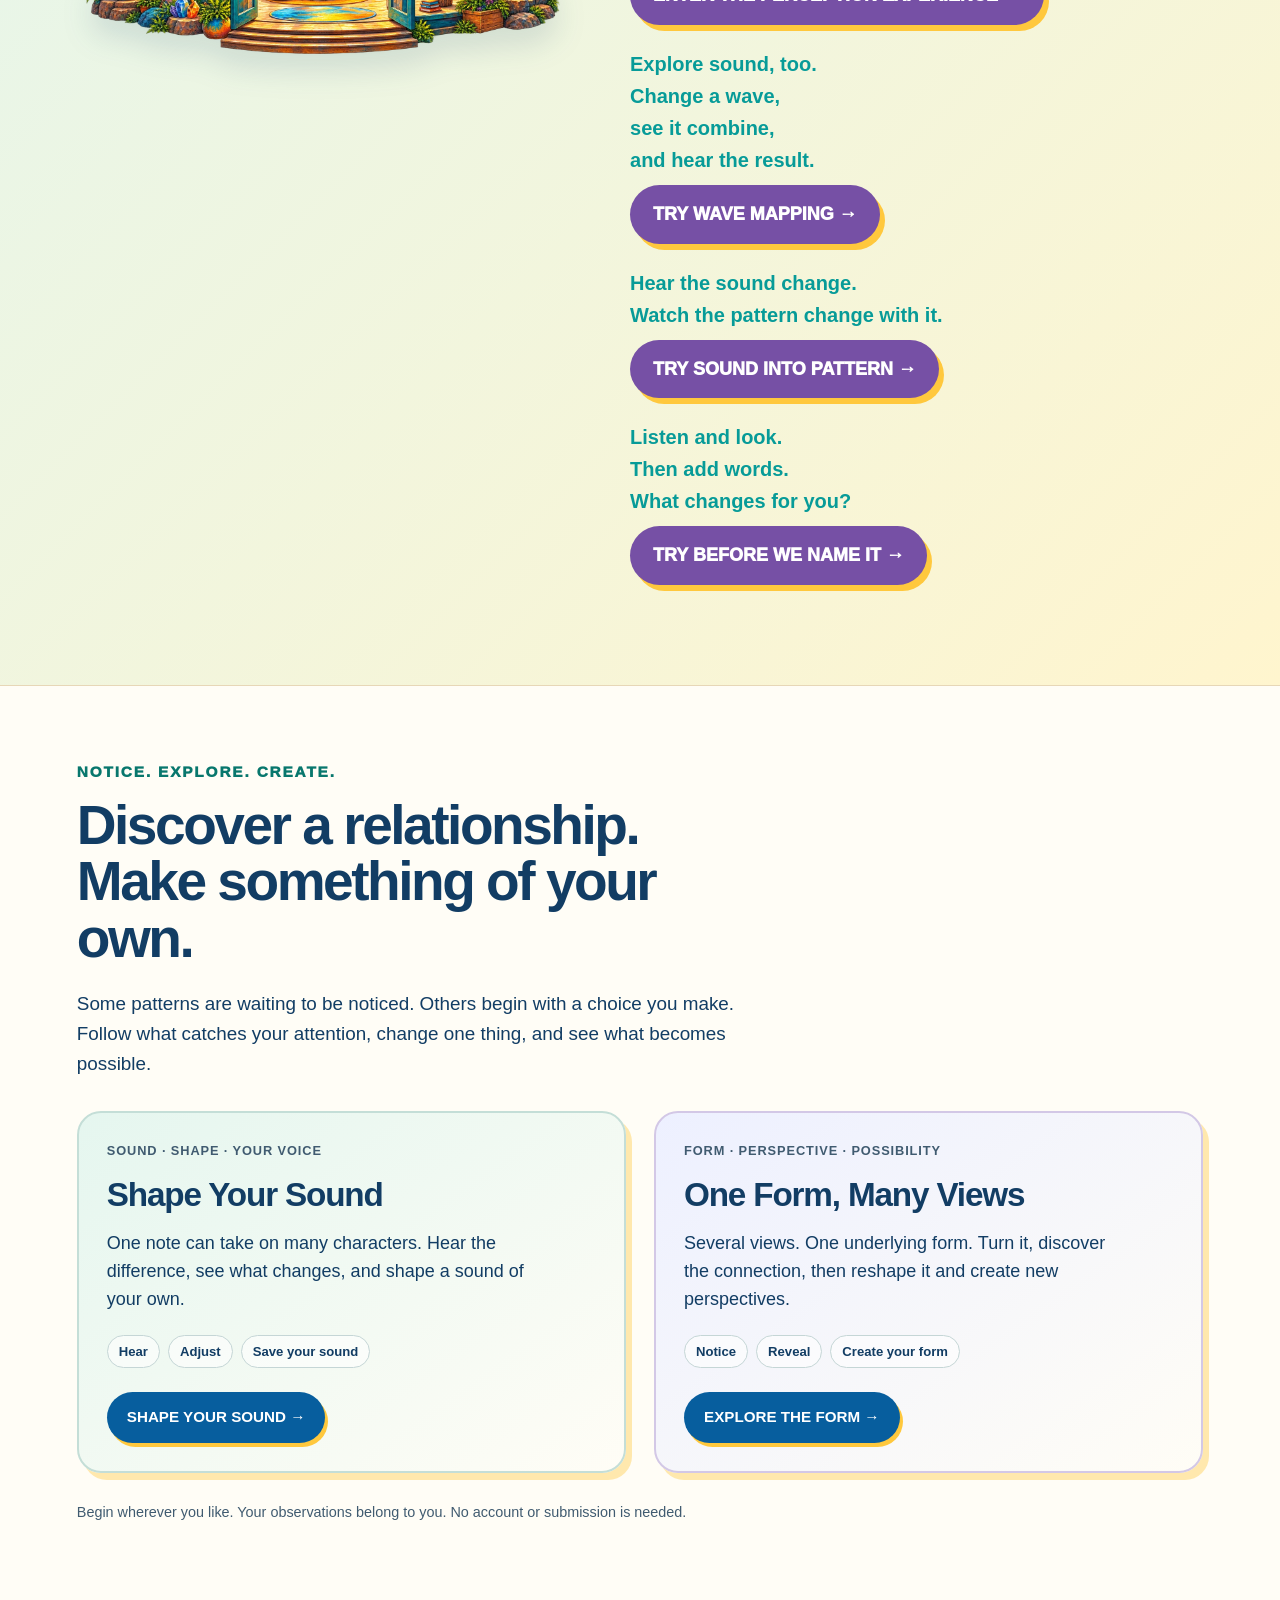
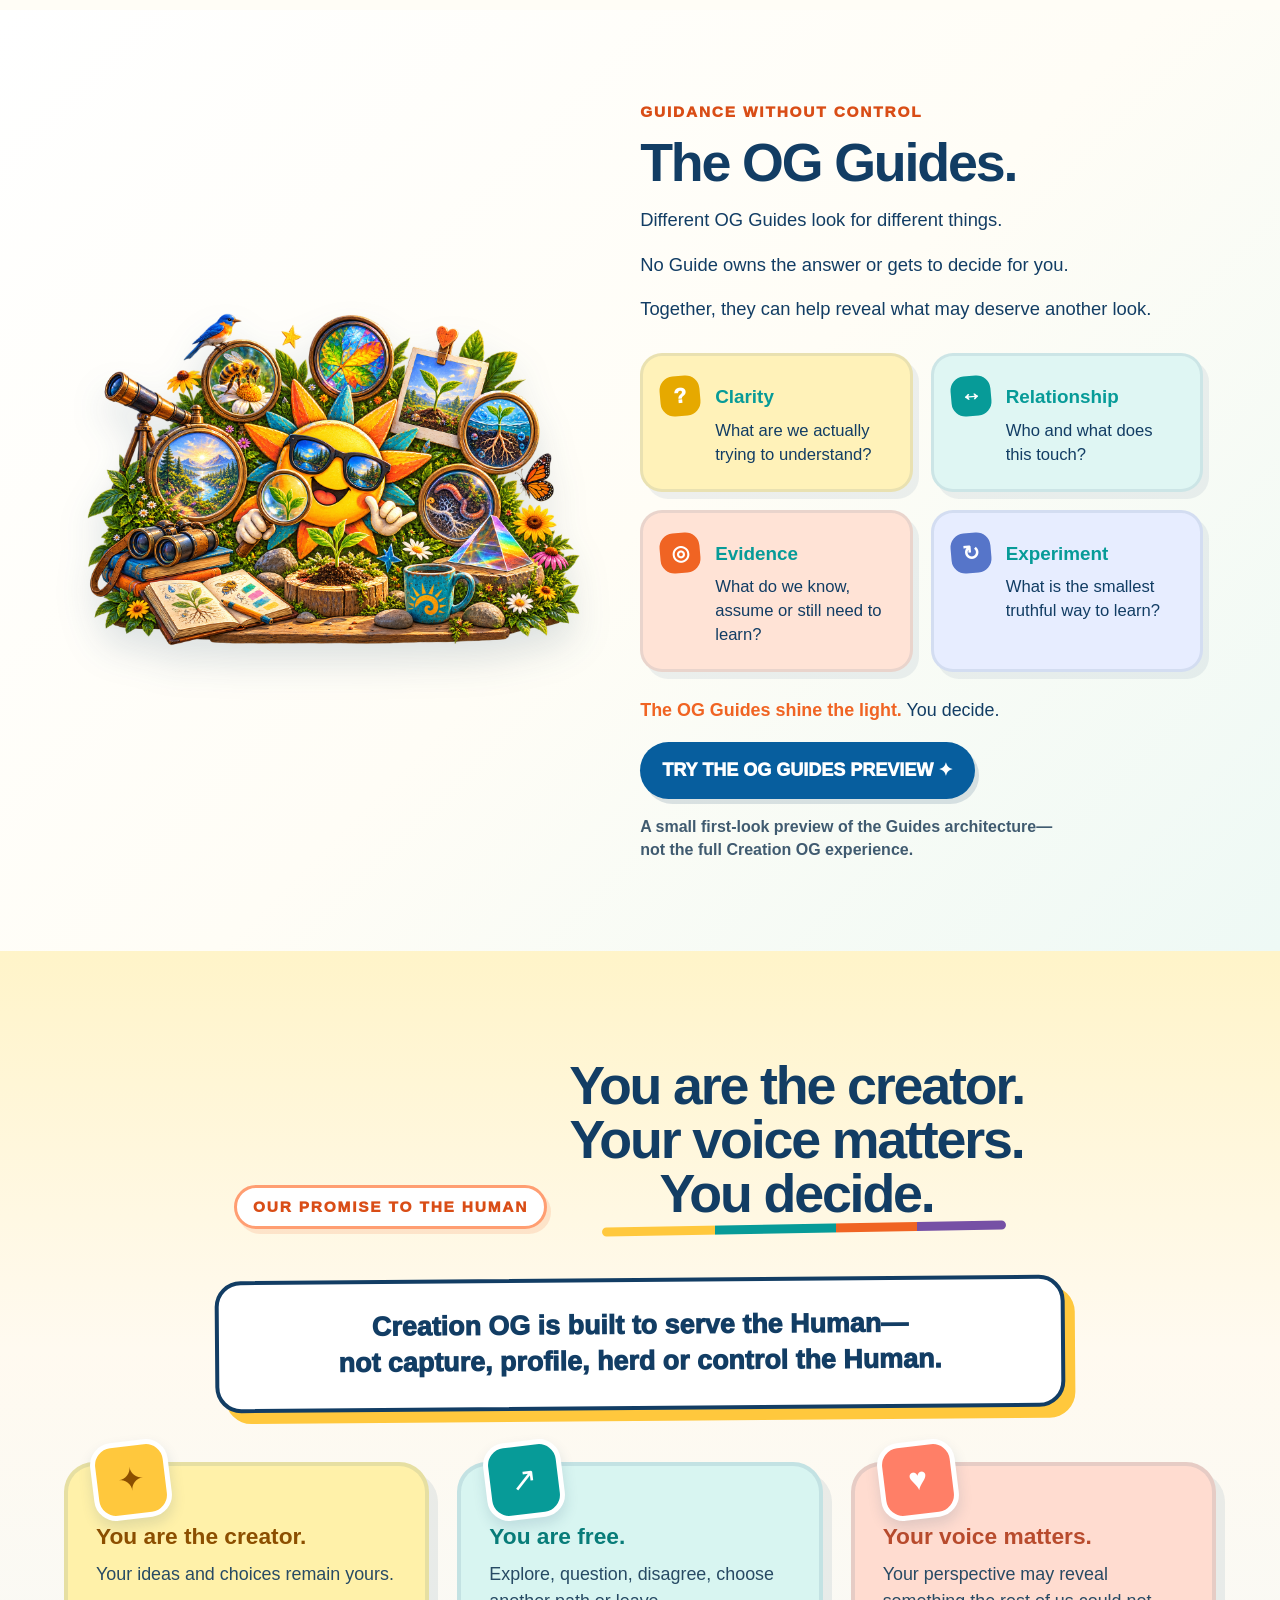
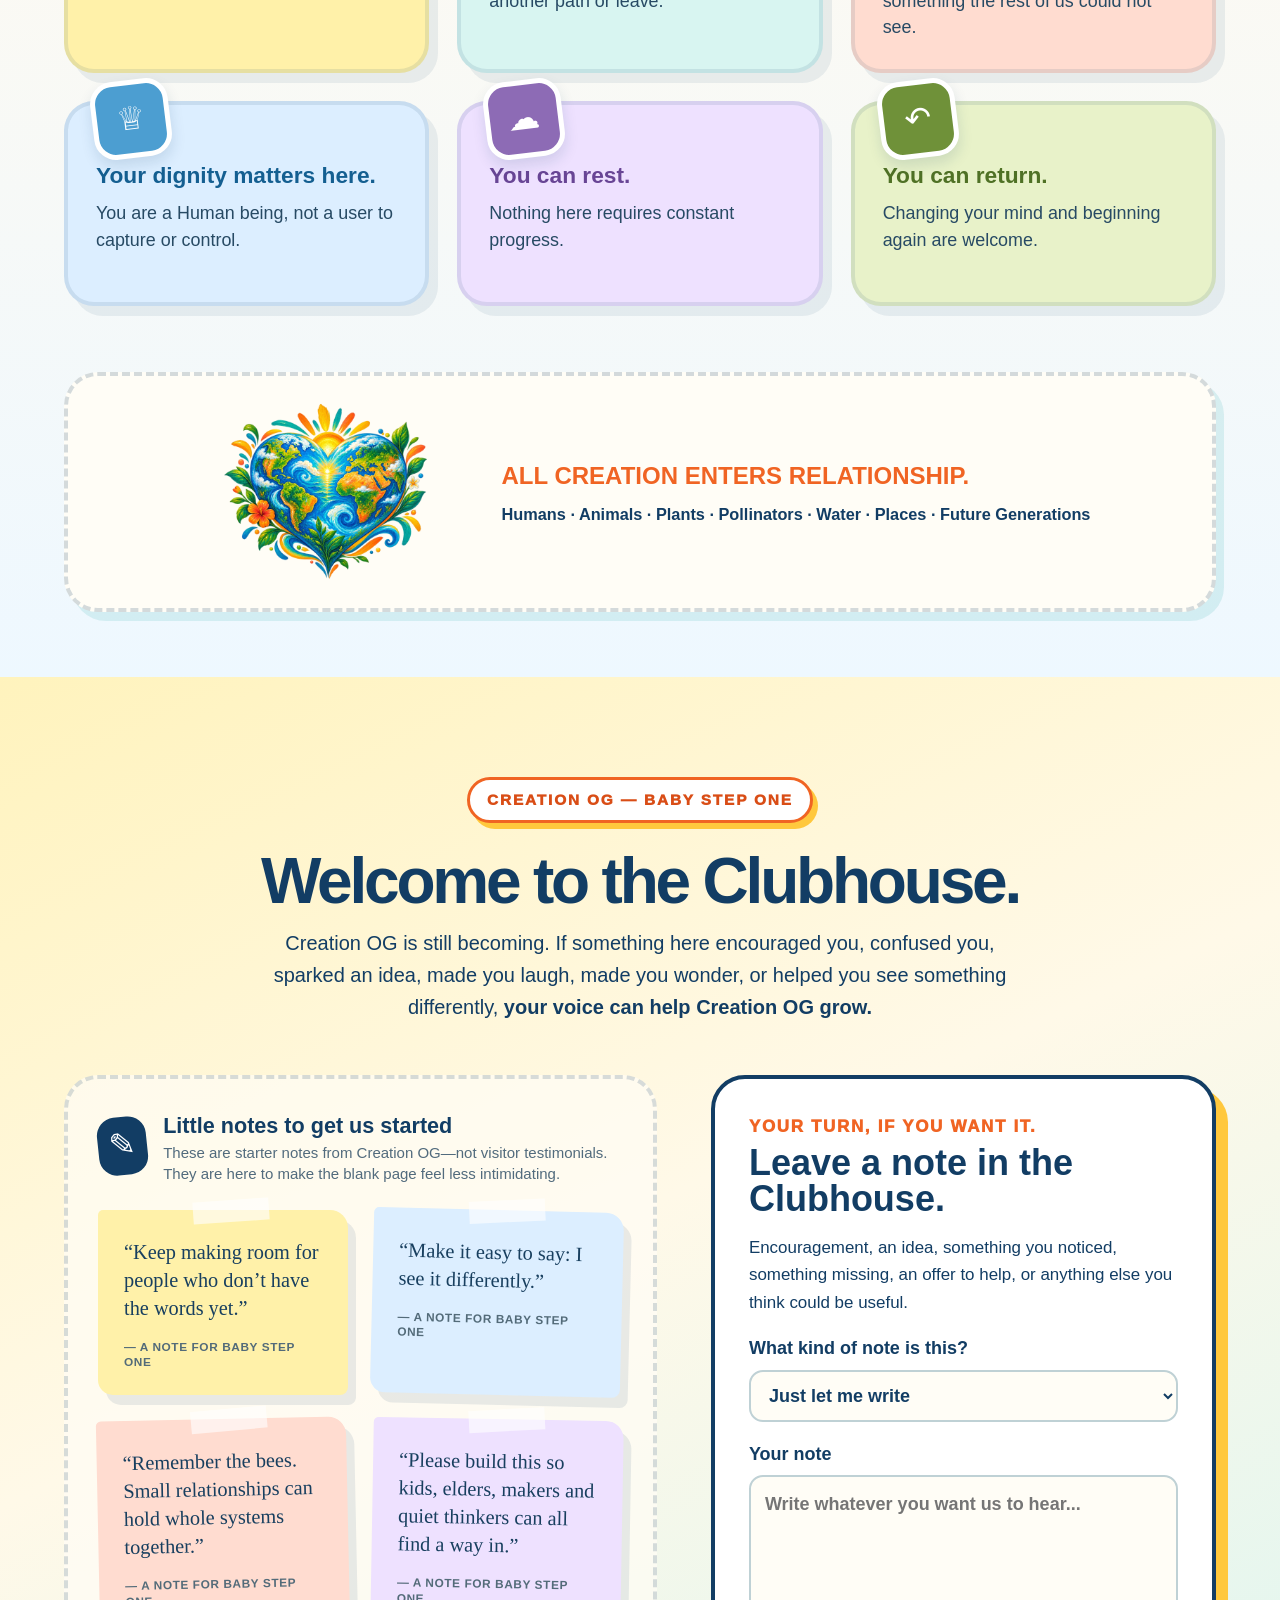
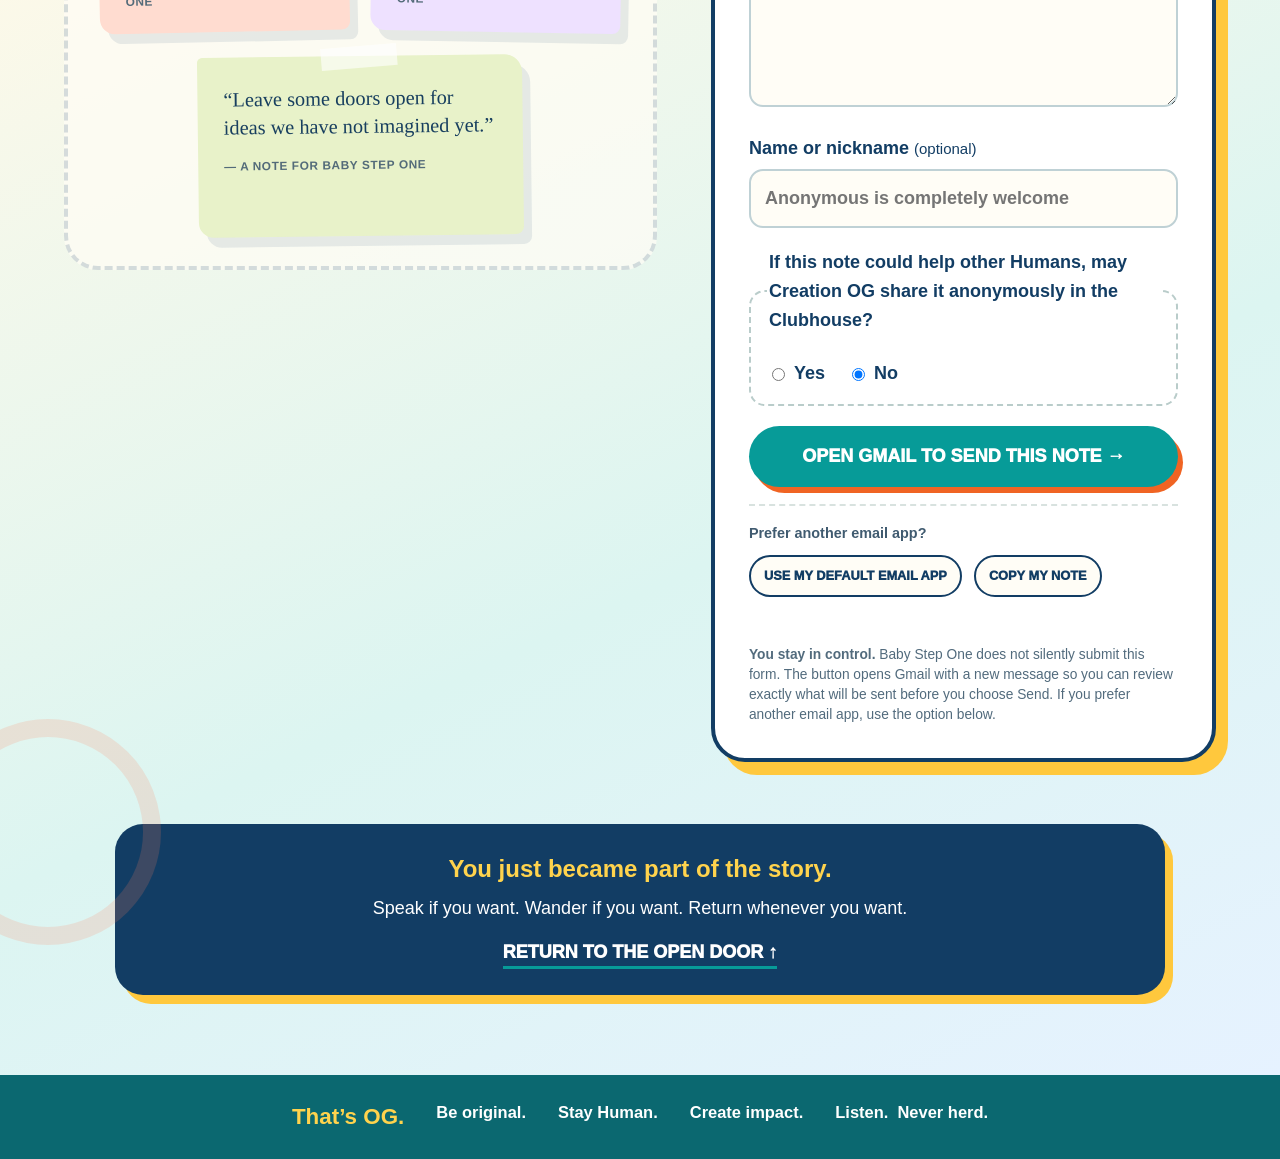
==== commit e6a1ed5c: "Add sound and geometry experiences for discovering and creating patterns" ====
--- a/index.html
+++ b/index.html
@@ -1,3 +1,3 @@
-<!doctype html><html lang="en"><head><meta charset="utf-8"><meta name="viewport" content="width=device-width,initial-scale=1"><title>Creation OG — Welcome, Creator</title><meta name="description" content="Creation OG is a Human-led operating guide for consequential creation. Bring an idea, decision, challenge, question or curiosity. See more. You decide."><link rel="stylesheet" href="assets/site.css"><link rel="stylesheet" href="assets/music-lab.css?v=20260930-law"><link rel="stylesheet" href="assets/comedy.css?v=20261001b"></head><body id="top"><header class="site-nav"><a class="brand" href="#top" aria-label="Creation OG home"><img src="003_creation_og_wordmark.webp" alt="Creation OG"></a><nav><a href="#portals">Start Here</a><a href="music-lab/">Music Lab</a><a href="human-comedy-department/">Comedy</a><a href="#perception">Perception Experience</a><a href="#guides">OG Guides</a><a href="#promise">Our Promise</a><a href="#clubhouse">Clubhouse</a></nav><button class="guides-button" data-guides>✦ Ask the OG Guides<span>Guidance when you want it.</span></button></header><main><section class="welcome-threshold"><div class="welcome-copy"><p class="welcome-overline">COME AS YOU ARE.</p><h1>WELCOME,<br><em>CREATOR!</em></h1><p class="welcome-body">You belong here before you explain anything, prove anything, build anything, or know what comes next.</p><div class="welcome-what"><p><strong>Creation OG helps you see more before you decide what comes next.</strong></p><p>Bring an idea, decision, challenge, question or curiosity.</p><p>The OG Guides help reveal perspectives, relationships, evidence,<br class="desktop-break"> consequences and possibilities while <strong>you remain the creator.</strong></p></div><div class="welcome-pledge" aria-label="Creation OG welcome promises"><span><b>You are free.</b><small>Explore without surrendering your authority.</small></span><span><b>Your voice matters.</b><small>Your perspective may reveal what others cannot see.</small></span><span><b>Your dignity matters here.</b><small>You are a Human being, not a user to capture.</small></span><span><b>You can rest.</b><small>Nothing here requires constant progress.</small></span><span><b>You can return.</b><small>Changing your mind is welcome.</small></span></div><div class="welcome-actions"><a href="#portals" class="welcome-enter">CHOOSE A PORTAL ↓</a><button class="welcome-guides" data-guides>ASK THE OG GUIDES ✦</button></div></div><div class="welcome-art"><div class="creator-place"><img src="hero-creators-place.png" alt="A handcrafted Creation OG welcome place with a smiling sun, creative tools, living plants and an intentionally blank card waiting for what the visitor brings"></div></div></section><section id="portals" class="portals-section"><div class="section-intro"><p class="eyebrow">WHERE DO YOU WANT TO START?</p><h2>Cross the threshold that meets you where you are.</h2><p>Each portal opens a different set of conditions<br>for attention, reflection and creation.</p><p class="portal-guidance">Choose the door most aligned with where you feel you are now.<br><strong>The OG Guides will show you the way. They are just a whisper away.</strong></p></div><div class="portal-gallery"><button class="portal-card" data-door-mode="idea"><span class="portal-image"><img src="portal-idea.png" alt="An open Creation OG portal leading toward a bright landscape of possibility"></span><span class="portal-caption"><b>I HAVE AN IDEA</b><small>I want to explore it, shape it,<br>test it or bring it to life.</small><em>ENTER →</em></span></button><button class="portal-card" data-door-mode="building"><span class="portal-image"><img src="portal-building.png" alt="An open Creation OG portal leading toward a living workshop where something is being built"></span><span class="portal-caption"><b>I’M ALREADY BUILDING</b><small>I’m working on something<br>and want to make it better.</small><em>ENTER →</em></span></button><button class="portal-card" data-door-mode="stuck"><span class="portal-image"><img src="portal-reset.png" alt="An open Creation OG portal showing repair, adaptation, water and another way forward"></span><span class="portal-caption"><b>SOMETHING ISN’T WORKING</b><small>I’m stuck, disconnected<br>or facing a challenge.<br>I need a reset.</small><em>ENTER →</em></span></button><button class="portal-card portal-decision" data-door-mode="decision"><span class="portal-image"><img src="portal-decision.png" alt="An open Creation OG threshold overlooking many possible paths and a wide horizon"></span><span class="portal-caption"><b><span>I’M MAKING A</span> <span>BIG DECISION</span></b><small>Something important<br>is on the line.<br><br>I want a wider view<br>before I choose.</small><em>ENTER →</em></span></button><button class="portal-card" data-door-mode="curious"><span class="portal-image"><img src="portal-curious.png" alt="An open Creation OG exploration portal filled with glass, plants, observation tools and paths to discover"></span><span class="portal-caption"><b>I’M JUST CURIOUS</b><small>I want to learn, wander,<br>notice and see what’s here.</small><em>ENTER →</em></span></button></div><div class="portal-law"><span>Wrong turns are welcome.</span><span>Maps get better.</span><span>You can leave anytime.</span><span><b>Good systems have open doors.</b></span></div></section><section id="music-lab" class="music-home"><div class="music-home-art music-home-pair"><a href="music-lab/#listen" aria-label="Listen to AI and I AM"><figure><img src="assets/ai-and-i-am.jpg" alt="AI &amp; I AM by Nathan Garrett cover art showing human and technological faces filled with people, meeting over a golden sunrise" loading="lazy" width="900" height="900"><figcaption>AI &amp; I AM <span>Listen →</span></figcaption></figure></a><a href="music-lab/#carry-the-sun-home" aria-label="Listen to Carry the Sun Home"><figure><img src="assets/carry-the-sun-home.jpg" alt="Carry the Sun Home by Nathan Garrett cover art with honeybees and a sunlit hive" loading="lazy" width="900" height="900"><figcaption>Carry the Sun Home <span>Listen →</span></figcaption></figure></a><a href="music-lab/#love-always-wins" aria-label="Listen to L.A.W. — Love Always Wins"><figure><img src="assets/law-love-always-wins.jpg" alt="L.A.W. — Love Always Wins by Nathan Garrett cover: a golden woven heart against deep blue linen" loading="lazy" width="900" height="900"><figcaption>L.A.W. — Love Always Wins <span>Listen →</span></figcaption></figure></a></div><div class="music-home-copy"><p class="eyebrow">MEET CREATION OG MUSIC LAB</p><h2>A human story.<br>A song taking flight.</h2><p>Life, imagination, attention and creative choice come first. New tools help bring what is within us into the world.</p><p>Hear music by Nathan Garrett, explore our approach to Artful Intelligence, and discover an open invitation to artists, bands and producers.</p><a class="music-button" href="music-lab/">STEP INSIDE THE MUSIC LAB →</a><p class="music-small">Created by Nathan Garrett through Creation OG Music Lab, in collaboration with AI.</p></div></section><section id="human-comedy-department" class="comedy-home"><div><p class="eyebrow">CREATION OG PRESENTS</p><h2>The Human<br>Comedy Department.</h2><p class="comedy-lead">Humanity supplied the material.<br>We opened a department.</p><p>Peace meets a traffic light. Relaxation becomes competitive. Independence needs more paperwork. Musical comedy and satire by Nathan Garrett.</p><div class="comedy-actions"><a class="comedy-button" href="human-comedy-department/">EXPLORE ALL TEN RECORDINGS →</a></div><div class="comedy-home-links"><a href="human-comedy-department/#new-england">New England ↗</a><a href="human-comedy-department/#honk-if-you-love-peace">Honk If You Love Peace ↗</a><a href="human-comedy-department/#please-relax-immediately">Please Relax Immediately ↗</a><a href="human-comedy-department/#cut-the-cord">Cut the Cord? ↗</a><a href="human-comedy-department/#your-call">Your Call ↗</a></div><p class="comedy-small">Ten recordings. One very human department. Including the wild card: <a href="human-comedy-department/#my-body-called-a-meeting">My Body Called a Meeting</a>.</p></div><a class="comedy-home-art" href="human-comedy-department/" aria-label="Explore The Human Comedy Department"><img src="assets/human-comedy-department.jpg" width="1000" height="1000" loading="lazy" alt="The Human Comedy Department by Nathan Garrett: golden theater lettering, red curtains and a desk wearing shoes"></a></section><section id="perception" class="number-lab-feature"><div class="lab-art"><img src="007_number_lab.webp" alt="The Creation OG Number Lab"></div><div class="lab-copy"><p class="eyebrow">A QUICK INTERACTIVE EXPERIENCE · ABOUT 5–7 MINUTES</p><h2>Perception Architecture</h2><p class="lab-question">What becomes visible when the lens changes?</p><p class="lab-lead">Enter the Number Lab and experience familiar quantities through different forms.</p><p class="lab-lead-second">Notice what feels natural, what creates friction, and what your own perception reveals.</p><div class="lab-reassurance"><p><strong>No math expertise is needed.</strong></p><p>There is no preferred response and no need to “perform.”</p><p>Move naturally, notice your experience, and see what becomes visible.</p></div><div class="lab-principles"><span>5–7 minutes</span><span>No special knowledge</span><span>No right response</span><span>Follow what you notice</span></div><a class="lab-enter" href="experiment-001a/">ENTER THE PERCEPTION EXPERIENCE →</a><p class="lab-lead-second">Explore sound, too.<br>Change a wave,<br>see it combine,<br>and hear the result.</p><a class="lab-enter" href="wave-mapping/">TRY WAVE MAPPING →</a><p class="lab-lead-second">Hear the sound change.<br>Watch the pattern change with it.</p><a class="lab-enter" href="sound-into-pattern/">TRY SOUND INTO PATTERN →</a><p class="lab-lead-second">Listen and look.<br>Then add words.<br>What changes for you?</p><a class="lab-enter" href="before-we-name-it/">TRY BEFORE WE NAME IT →</a></div></section><section id="guides" class="guides-section"><div class="guides-art"><img src="og-guides-shine-the-light.png" alt="The Creation OG sunshine wearing dark lenses and exploring one living seedling through many perspectives, including roots, pollination, patterns and the wider living world"></div><div class="guides-copy"><p class="eyebrow">GUIDANCE WITHOUT CONTROL</p><h2>The OG Guides.</h2><div class="guides-intro"><p>Different OG Guides look for different things.</p><p>No Guide owns the answer or gets to decide for you.</p><p>Together, they can help reveal what may deserve another look.</p></div><div class="guide-list"><span><b>Clarity</b><span>What are we actually trying to understand?</span></span><span><b>Relationship</b><span>Who and what does this touch?</span></span><span><b>Evidence</b><span>What do we know,<br>assume or still need to learn?</span></span><span><b>Experiment</b><span>What is the smallest truthful way to learn?</span></span></div><p class="guides-rule"><strong>The OG Guides shine the light.</strong> You decide.</p><button class="primary-button" data-guides>TRY THE OG GUIDES PREVIEW ✦</button><p class="guides-preview-note">A small first-look preview of the Guides architecture—<br class="review-break">not the full Creation OG experience.</p></div></section><section id="promise" class="promise-section"><div class="promise-copy"><p class="eyebrow">OUR PROMISE TO THE HUMAN</p><h2>You are the creator.<br>Your voice matters.<br>You decide.</h2><p class="human-service-promise">Creation OG is built to serve the Human—<br class="review-break">not capture, profile, herd or control the Human.</p></div><div class="promise-grid"><article class="promise-card promise-card-one"><b>You are the creator.</b><p>Your ideas and choices remain yours.</p></article><article class="promise-card promise-card-two"><b>You are free.</b><p>Explore, question, disagree, choose another path or leave.</p></article><article class="promise-card promise-card-three"><b>Your voice matters.</b><p>Your perspective may reveal something the rest of us could not see.</p></article><article class="promise-card promise-card-four"><b>Your dignity matters here.</b><p>You are a Human being, not a user to capture or control.</p></article><article class="promise-card promise-card-five"><b>You can rest.</b><p>Nothing here requires constant progress.</p></article><article class="promise-card promise-card-six"><b>You can return.</b><p>Changing your mind and beginning again are welcome.</p></article></div><div class="promise-bottom"><img src="008_earth_heart.webp" alt="Earth held as a living heart in the Creation OG visual language"><div><b>ALL CREATION ENTERS RELATIONSHIP.</b><span class="relationship-line">Humans · Animals · Plants · Pollinators · Water · Places · Future&nbsp;Generations</span></div></div></section><section id="clubhouse" class="clubhouse-section"><div class="clubhouse-heading"><p class="eyebrow">CREATION OG — BABY STEP ONE</p><h2>Welcome to the Clubhouse.</h2><p>Creation OG is still becoming. If something here encouraged you, confused you, sparked an idea, made you laugh, made you wonder, or helped you see something differently, <strong>your voice can help Creation OG grow.</strong></p></div><div class="clubhouse-layout"><div class="clubhouse-notes"><div class="notes-title"><span>✎</span><div><b>Little notes to get us started</b><small>These are starter notes from Creation OG—not visitor testimonials. They are here to make the blank page feel less intimidating.</small></div></div><div class="note-wall"><blockquote class="hand-note note-yellow">“Keep making room for people who don’t have the words yet.”<span>— a note for Baby Step One</span></blockquote><blockquote class="hand-note note-blue">“Make it easy to say: I see it differently.”<span>— a note for Baby Step One</span></blockquote><blockquote class="hand-note note-coral">“Remember the bees. Small relationships can hold whole systems together.”<span>— a note for Baby Step One</span></blockquote><blockquote class="hand-note note-purple">“Please build this so kids, elders, makers and quiet thinkers can all find a way in.”<span>— a note for Baby Step One</span></blockquote><blockquote class="hand-note note-green">“Leave some doors open for ideas we have not imagined yet.”<span>— a note for Baby Step One</span></blockquote></div></div><div class="clubhouse-form-card"><p class="form-kicker">YOUR TURN, IF YOU WANT IT.</p><h3>Leave a note in the Clubhouse.</h3><p>Encouragement, an idea, something you noticed, something missing, an offer to help, or anything else you think could be useful.</p><form id="clubhouseForm"><label>What kind of note is this?<select id="clubhouseType"><option>Just let me write</option><option>Leave some encouragement</option><option>I have an idea</option><option>I noticed something</option><option>Something is missing</option><option>Something appeared for me</option><option>I want to help</option><option>I want to share something with other Humans</option><option>I’d rather not categorize it</option></select></label><label>Your note<textarea id="clubhouseMessage" rows="7" placeholder="Write whatever you want us to hear..."></textarea></label><label>Name or nickname <small>(optional)</small><input id="clubhouseName" type="text" placeholder="Anonymous is completely welcome"></label><fieldset><legend>If this note could help other Humans, may Creation OG share it anonymously in the Clubhouse?</legend><label><input type="radio" name="sharePermission" value="Yes"> Yes</label><label><input type="radio" name="sharePermission" value="No" checked> No</label></fieldset><button type="submit" class="clubhouse-send">OPEN GMAIL TO SEND THIS NOTE →</button><p class="clubhouse-privacy"><strong>You stay in control.</strong> Baby Step One does not silently submit this form. The button opens Gmail with a new message so you can review exactly what will be sent before you choose Send. If you prefer another email app, use the option below.</p></form></div></div><div class="clubhouse-return"><b>You just became part of the story.</b><span>Speak if you want. Wander if you want. Return whenever you want.</span><a href="#top">RETURN TO THE OPEN DOOR ↑</a></div></section></main><footer><strong>That’s OG.</strong><span>Be original.</span><span>Stay Human.</span><span>Create impact.</span><span>Listen.&nbsp;&nbsp;Never herd.</span></footer><div class="guides-panel" data-guides-panel hidden><button class="guides-close" data-guides-close aria-label="Close OG Guides preview">×</button><p class="eyebrow">OG GUIDES · FIRST-LOOK PREVIEW</p><h2>What are you bringing?</h2><p>This preview shows how different Guides can illuminate different parts of the same situation. <strong>It does not make the decision for you.</strong></p><div class="guide-starts"><button data-guide-mode="idea">I have an idea</button><button data-guide-mode="decision">I’m making a decision</button><button data-guide-mode="question">I have a question</button><button data-guide-mode="stuck">Something isn’t working</button><button data-guide-mode="curious">I’m just curious</button></div><div class="guide-response" data-guide-response><p><strong>Choose what you’re bringing.</strong></p><p>We’ll shine a few different lights on it.</p></div><p class="guides-boundary"><strong>First-look preview only.</strong> These are example Guide prompts, not the full OG Guides system. Nothing entered here is submitted or stored.</p></div><div class="guides-backdrop" data-guides-backdrop hidden></div><script src="assets/first-encounter.js"></script><script src="assets/portal-thresholds.js"></script><script src="assets/clubhouse-email.js"></script><script src="assets/launch-readiness.js"></script></body></html>
+<!doctype html><html lang="en"><head><meta charset="utf-8"><meta name="viewport" content="width=device-width,initial-scale=1"><title>Creation OG — Welcome, Creator</title><meta name="description" content="Creation OG is a Human-led operating guide for consequential creation. Bring an idea, decision, challenge, question or curiosity. See more. You decide."><link rel="stylesheet" href="assets/site.css"><link rel="stylesheet" href="assets/music-lab.css?v=20260930-law"><link rel="stylesheet" href="assets/comedy.css?v=20261001b"><link rel="stylesheet" href="assets/perception-paths.css?v=20261027-1"></head><body id="top"><header class="site-nav"><a class="brand" href="#top" aria-label="Creation OG home"><img src="003_creation_og_wordmark.webp" alt="Creation OG"></a><nav><a href="#portals">Start Here</a><a href="music-lab/">Music Lab</a><a href="human-comedy-department/">Comedy</a><a href="#perception">Perception Experience</a><a href="#guides">OG Guides</a><a href="#promise">Our Promise</a><a href="#clubhouse">Clubhouse</a></nav><button class="guides-button" data-guides>✦ Ask the OG Guides<span>Guidance when you want it.</span></button></header><main><section class="welcome-threshold"><div class="welcome-copy"><p class="welcome-overline">COME AS YOU ARE.</p><h1>WELCOME,<br><em>CREATOR!</em></h1><p class="welcome-body">You belong here before you explain anything, prove anything, build anything, or know what comes next.</p><div class="welcome-what"><p><strong>Creation OG helps you see more before you decide what comes next.</strong></p><p>Bring an idea, decision, challenge, question or curiosity.</p><p>The OG Guides help reveal perspectives, relationships, evidence,<br class="desktop-break"> consequences and possibilities while <strong>you remain the creator.</strong></p></div><div class="welcome-pledge" aria-label="Creation OG welcome promises"><span><b>You are free.</b><small>Explore without surrendering your authority.</small></span><span><b>Your voice matters.</b><small>Your perspective may reveal what others cannot see.</small></span><span><b>Your dignity matters here.</b><small>You are a Human being, not a user to capture.</small></span><span><b>You can rest.</b><small>Nothing here requires constant progress.</small></span><span><b>You can return.</b><small>Changing your mind is welcome.</small></span></div><div class="welcome-actions"><a href="#portals" class="welcome-enter">CHOOSE A PORTAL ↓</a><button class="welcome-guides" data-guides>ASK THE OG GUIDES ✦</button></div></div><div class="welcome-art"><div class="creator-place"><img src="hero-creators-place.png" alt="A handcrafted Creation OG welcome place with a smiling sun, creative tools, living plants and an intentionally blank card waiting for what the visitor brings"></div></div></section><section id="portals" class="portals-section"><div class="section-intro"><p class="eyebrow">WHERE DO YOU WANT TO START?</p><h2>Cross the threshold that meets you where you are.</h2><p>Each portal opens a different set of conditions<br>for attention, reflection and creation.</p><p class="portal-guidance">Choose the door most aligned with where you feel you are now.<br><strong>The OG Guides will show you the way. They are just a whisper away.</strong></p></div><div class="portal-gallery"><button class="portal-card" data-door-mode="idea"><span class="portal-image"><img src="portal-idea.png" alt="An open Creation OG portal leading toward a bright landscape of possibility"></span><span class="portal-caption"><b>I HAVE AN IDEA</b><small>I want to explore it, shape it,<br>test it or bring it to life.</small><em>ENTER →</em></span></button><button class="portal-card" data-door-mode="building"><span class="portal-image"><img src="portal-building.png" alt="An open Creation OG portal leading toward a living workshop where something is being built"></span><span class="portal-caption"><b>I’M ALREADY BUILDING</b><small>I’m working on something<br>and want to make it better.</small><em>ENTER →</em></span></button><button class="portal-card" data-door-mode="stuck"><span class="portal-image"><img src="portal-reset.png" alt="An open Creation OG portal showing repair, adaptation, water and another way forward"></span><span class="portal-caption"><b>SOMETHING ISN’T WORKING</b><small>I’m stuck, disconnected<br>or facing a challenge.<br>I need a reset.</small><em>ENTER →</em></span></button><button class="portal-card portal-decision" data-door-mode="decision"><span class="portal-image"><img src="portal-decision.png" alt="An open Creation OG threshold overlooking many possible paths and a wide horizon"></span><span class="portal-caption"><b><span>I’M MAKING A</span> <span>BIG DECISION</span></b><small>Something important<br>is on the line.<br><br>I want a wider view<br>before I choose.</small><em>ENTER →</em></span></button><button class="portal-card" data-door-mode="curious"><span class="portal-image"><img src="portal-curious.png" alt="An open Creation OG exploration portal filled with glass, plants, observation tools and paths to discover"></span><span class="portal-caption"><b>I’M JUST CURIOUS</b><small>I want to learn, wander,<br>notice and see what’s here.</small><em>ENTER →</em></span></button></div><div class="portal-law"><span>Wrong turns are welcome.</span><span>Maps get better.</span><span>You can leave anytime.</span><span><b>Good systems have open doors.</b></span></div></section><section id="music-lab" class="music-home"><div class="music-home-art music-home-pair"><a href="music-lab/#listen" aria-label="Listen to AI and I AM"><figure><img src="assets/ai-and-i-am.jpg" alt="AI &amp; I AM by Nathan Garrett cover art showing human and technological faces filled with people, meeting over a golden sunrise" loading="lazy" width="900" height="900"><figcaption>AI &amp; I AM <span>Listen →</span></figcaption></figure></a><a href="music-lab/#carry-the-sun-home" aria-label="Listen to Carry the Sun Home"><figure><img src="assets/carry-the-sun-home.jpg" alt="Carry the Sun Home by Nathan Garrett cover art with honeybees and a sunlit hive" loading="lazy" width="900" height="900"><figcaption>Carry the Sun Home <span>Listen →</span></figcaption></figure></a><a href="music-lab/#love-always-wins" aria-label="Listen to L.A.W. — Love Always Wins"><figure><img src="assets/law-love-always-wins.jpg" alt="L.A.W. — Love Always Wins by Nathan Garrett cover: a golden woven heart against deep blue linen" loading="lazy" width="900" height="900"><figcaption>L.A.W. — Love Always Wins <span>Listen →</span></figcaption></figure></a></div><div class="music-home-copy"><p class="eyebrow">MEET CREATION OG MUSIC LAB</p><h2>A human story.<br>A song taking flight.</h2><p>Life, imagination, attention and creative choice come first. New tools help bring what is within us into the world.</p><p>Hear music by Nathan Garrett, explore our approach to Artful Intelligence, and discover an open invitation to artists, bands and producers.</p><a class="music-button" href="music-lab/">STEP INSIDE THE MUSIC LAB →</a><p class="music-small">Created by Nathan Garrett through Creation OG Music Lab, in collaboration with AI.</p></div></section><section id="human-comedy-department" class="comedy-home"><div><p class="eyebrow">CREATION OG PRESENTS</p><h2>The Human<br>Comedy Department.</h2><p class="comedy-lead">Humanity supplied the material.<br>We opened a department.</p><p>Peace meets a traffic light. Relaxation becomes competitive. Independence needs more paperwork. Musical comedy and satire by Nathan Garrett.</p><div class="comedy-actions"><a class="comedy-button" href="human-comedy-department/">EXPLORE ALL TEN RECORDINGS →</a></div><div class="comedy-home-links"><a href="human-comedy-department/#new-england">New England ↗</a><a href="human-comedy-department/#honk-if-you-love-peace">Honk If You Love Peace ↗</a><a href="human-comedy-department/#please-relax-immediately">Please Relax Immediately ↗</a><a href="human-comedy-department/#cut-the-cord">Cut the Cord? ↗</a><a href="human-comedy-department/#your-call">Your Call ↗</a></div><p class="comedy-small">Ten recordings. One very human department. Including the wild card: <a href="human-comedy-department/#my-body-called-a-meeting">My Body Called a Meeting</a>.</p></div><a class="comedy-home-art" href="human-comedy-department/" aria-label="Explore The Human Comedy Department"><img src="assets/human-comedy-department.jpg" width="1000" height="1000" loading="lazy" alt="The Human Comedy Department by Nathan Garrett: golden theater lettering, red curtains and a desk wearing shoes"></a></section><section id="perception" class="number-lab-feature"><div class="lab-art"><img src="007_number_lab.webp" alt="The Creation OG Number Lab"></div><div class="lab-copy"><p class="eyebrow">A QUICK INTERACTIVE EXPERIENCE · ABOUT 5–7 MINUTES</p><h2>Perception Architecture</h2><p><a href="#perception-create">New: discover patterns and create your own ↓</a></p><p class="lab-question">What becomes visible when the lens changes?</p><p class="lab-lead">Enter the Number Lab and experience familiar quantities through different forms.</p><p class="lab-lead-second">Notice what feels natural, what creates friction, and what your own perception reveals.</p><div class="lab-reassurance"><p><strong>No math expertise is needed.</strong></p><p>There is no preferred response and no need to “perform.”</p><p>Move naturally, notice your experience, and see what becomes visible.</p></div><div class="lab-principles"><span>5–7 minutes</span><span>No special knowledge</span><span>No right response</span><span>Follow what you notice</span></div><a class="lab-enter" href="experiment-001a/">ENTER THE PERCEPTION EXPERIENCE →</a><p class="lab-lead-second">Explore sound, too.<br>Change a wave,<br>see it combine,<br>and hear the result.</p><a class="lab-enter" href="wave-mapping/">TRY WAVE MAPPING →</a><p class="lab-lead-second">Hear the sound change.<br>Watch the pattern change with it.</p><a class="lab-enter" href="sound-into-pattern/">TRY SOUND INTO PATTERN →</a><p class="lab-lead-second">Listen and look.<br>Then add words.<br>What changes for you?</p><a class="lab-enter" href="before-we-name-it/">TRY BEFORE WE NAME IT →</a></div></section><section id="perception-create" class="perception-paths" aria-labelledby="perception-create-title"><div class="perception-paths-inner"><p class="eyebrow">NOTICE. EXPLORE. CREATE.</p><h2 id="perception-create-title">Discover a relationship.<br>Make something of your own.</h2><p class="perception-paths-lead">Some patterns are waiting to be noticed. Others begin with a choice you make. Follow what catches your attention, change one thing, and see what becomes possible.</p><div class="perception-paths-grid"><article class="perception-path"><p class="path-marker">SOUND · SHAPE · YOUR VOICE</p><h3>Shape Your Sound</h3><p>One note can take on many characters. Hear the difference, see what changes, and shape a sound of your own.</p><ul class="path-actions" aria-label="Ways to explore sound"><li>Hear</li><li>Adjust</li><li>Save your sound</li></ul><a href="shape-your-sound/">SHAPE YOUR SOUND →</a></article><article class="perception-path"><p class="path-marker">FORM · PERSPECTIVE · POSSIBILITY</p><h3>One Form, Many Views</h3><p>Several views. One underlying form. Turn it, discover the connection, then reshape it and create new perspectives.</p><ul class="path-actions" aria-label="Ways to explore form"><li>Notice</li><li>Reveal</li><li>Create your form</li></ul><a href="one-form-many-views/">EXPLORE THE FORM →</a></article></div><p class="perception-paths-note">Begin wherever you like. Your observations belong to you. No account or submission is needed.</p></div></section><section id="guides" class="guides-section"><div class="guides-art"><img src="og-guides-shine-the-light.png" alt="The Creation OG sunshine wearing dark lenses and exploring one living seedling through many perspectives, including roots, pollination, patterns and the wider living world"></div><div class="guides-copy"><p class="eyebrow">GUIDANCE WITHOUT CONTROL</p><h2>The OG Guides.</h2><div class="guides-intro"><p>Different OG Guides look for different things.</p><p>No Guide owns the answer or gets to decide for you.</p><p>Together, they can help reveal what may deserve another look.</p></div><div class="guide-list"><span><b>Clarity</b><span>What are we actually trying to understand?</span></span><span><b>Relationship</b><span>Who and what does this touch?</span></span><span><b>Evidence</b><span>What do we know,<br>assume or still need to learn?</span></span><span><b>Experiment</b><span>What is the smallest truthful way to learn?</span></span></div><p class="guides-rule"><strong>The OG Guides shine the light.</strong> You decide.</p><button class="primary-button" data-guides>TRY THE OG GUIDES PREVIEW ✦</button><p class="guides-preview-note">A small first-look preview of the Guides architecture—<br class="review-break">not the full Creation OG experience.</p></div></section><section id="promise" class="promise-section"><div class="promise-copy"><p class="eyebrow">OUR PROMISE TO THE HUMAN</p><h2>You are the creator.<br>Your voice matters.<br>You decide.</h2><p class="human-service-promise">Creation OG is built to serve the Human—<br class="review-break">not capture, profile, herd or control the Human.</p></div><div class="promise-grid"><article class="promise-card promise-card-one"><b>You are the creator.</b><p>Your ideas and choices remain yours.</p></article><article class="promise-card promise-card-two"><b>You are free.</b><p>Explore, question, disagree, choose another path or leave.</p></article><article class="promise-card promise-card-three"><b>Your voice matters.</b><p>Your perspective may reveal something the rest of us could not see.</p></article><article class="promise-card promise-card-four"><b>Your dignity matters here.</b><p>You are a Human being, not a user to capture or control.</p></article><article class="promise-card promise-card-five"><b>You can rest.</b><p>Nothing here requires constant progress.</p></article><article class="promise-card promise-card-six"><b>You can return.</b><p>Changing your mind and beginning again are welcome.</p></article></div><div class="promise-bottom"><img src="008_earth_heart.webp" alt="Earth held as a living heart in the Creation OG visual language"><div><b>ALL CREATION ENTERS RELATIONSHIP.</b><span class="relationship-line">Humans · Animals · Plants · Pollinators · Water · Places · Future&nbsp;Generations</span></div></div></section><section id="clubhouse" class="clubhouse-section"><div class="clubhouse-heading"><p class="eyebrow">CREATION OG — BABY STEP ONE</p><h2>Welcome to the Clubhouse.</h2><p>Creation OG is still becoming. If something here encouraged you, confused you, sparked an idea, made you laugh, made you wonder, or helped you see something differently, <strong>your voice can help Creation OG grow.</strong></p></div><div class="clubhouse-layout"><div class="clubhouse-notes"><div class="notes-title"><span>✎</span><div><b>Little notes to get us started</b><small>These are starter notes from Creation OG—not visitor testimonials. They are here to make the blank page feel less intimidating.</small></div></div><div class="note-wall"><blockquote class="hand-note note-yellow">“Keep making room for people who don’t have the words yet.”<span>— a note for Baby Step One</span></blockquote><blockquote class="hand-note note-blue">“Make it easy to say: I see it differently.”<span>— a note for Baby Step One</span></blockquote><blockquote class="hand-note note-coral">“Remember the bees. Small relationships can hold whole systems together.”<span>— a note for Baby Step One</span></blockquote><blockquote class="hand-note note-purple">“Please build this so kids, elders, makers and quiet thinkers can all find a way in.”<span>— a note for Baby Step One</span></blockquote><blockquote class="hand-note note-green">“Leave some doors open for ideas we have not imagined yet.”<span>— a note for Baby Step One</span></blockquote></div></div><div class="clubhouse-form-card"><p class="form-kicker">YOUR TURN, IF YOU WANT IT.</p><h3>Leave a note in the Clubhouse.</h3><p>Encouragement, an idea, something you noticed, something missing, an offer to help, or anything else you think could be useful.</p><form id="clubhouseForm"><label>What kind of note is this?<select id="clubhouseType"><option>Just let me write</option><option>Leave some encouragement</option><option>I have an idea</option><option>I noticed something</option><option>Something is missing</option><option>Something appeared for me</option><option>I want to help</option><option>I want to share something with other Humans</option><option>I’d rather not categorize it</option></select></label><label>Your note<textarea id="clubhouseMessage" rows="7" placeholder="Write whatever you want us to hear..."></textarea></label><label>Name or nickname <small>(optional)</small><input id="clubhouseName" type="text" placeholder="Anonymous is completely welcome"></label><fieldset><legend>If this note could help other Humans, may Creation OG share it anonymously in the Clubhouse?</legend><label><input type="radio" name="sharePermission" value="Yes"> Yes</label><label><input type="radio" name="sharePermission" value="No" checked> No</label></fieldset><button type="submit" class="clubhouse-send">OPEN GMAIL TO SEND THIS NOTE →</button><p class="clubhouse-privacy"><strong>You stay in control.</strong> Baby Step One does not silently submit this form. The button opens Gmail with a new message so you can review exactly what will be sent before you choose Send. If you prefer another email app, use the option below.</p></form></div></div><div class="clubhouse-return"><b>You just became part of the story.</b><span>Speak if you want. Wander if you want. Return whenever you want.</span><a href="#top">RETURN TO THE OPEN DOOR ↑</a></div></section></main><footer><strong>That’s OG.</strong><span>Be original.</span><span>Stay Human.</span><span>Create impact.</span><span>Listen.&nbsp;&nbsp;Never herd.</span></footer><div class="guides-panel" data-guides-panel hidden><button class="guides-close" data-guides-close aria-label="Close OG Guides preview">×</button><p class="eyebrow">OG GUIDES · FIRST-LOOK PREVIEW</p><h2>What are you bringing?</h2><p>This preview shows how different Guides can illuminate different parts of the same situation. <strong>It does not make the decision for you.</strong></p><div class="guide-starts"><button data-guide-mode="idea">I have an idea</button><button data-guide-mode="decision">I’m making a decision</button><button data-guide-mode="question">I have a question</button><button data-guide-mode="stuck">Something isn’t working</button><button data-guide-mode="curious">I’m just curious</button></div><div class="guide-response" data-guide-response><p><strong>Choose what you’re bringing.</strong></p><p>We’ll shine a few different lights on it.</p></div><p class="guides-boundary"><strong>First-look preview only.</strong> These are example Guide prompts, not the full OG Guides system. Nothing entered here is submitted or stored.</p></div><div class="guides-backdrop" data-guides-backdrop hidden></div><script src="assets/first-encounter.js"></script><script src="assets/portal-thresholds.js"></script><script src="assets/clubhouse-email.js"></script><script src="assets/launch-readiness.js"></script></body></html>
 
 
--- a/assets/perception-paths.css
+++ b/assets/perception-paths.css
@@ -0,0 +1,20 @@
+.perception-paths{padding:74px 6vw 86px;background:var(--paper);border-top:1px solid var(--line)}
+.perception-paths-inner{max-width:1200px;margin:auto}
+.perception-paths .eyebrow{color:#08776d}
+.perception-paths h2{font-size:clamp(2.4rem,4.3vw,4.1rem);line-height:1.03;letter-spacing:-.045em;max-width:22ch;margin:0 0 22px;text-wrap:balance}
+.perception-paths-lead{font-size:1.18rem;line-height:1.6;max-width:65ch;margin-bottom:32px}
+.perception-paths-grid{display:grid;grid-template-columns:1fr 1fr;gap:28px}
+.perception-path{display:flex;flex-direction:column;border:2px solid #c4ded7;border-radius:24px;padding:28px;background:linear-gradient(145deg,#e5f6ef,#fffdf6);box-shadow:6px 7px 0 #ffc83d65;min-width:0}
+.perception-path:nth-child(2){background:linear-gradient(145deg,#edf0ff,#fffdf6);border-color:#d3c8e6}
+.perception-path .path-marker{font-size:.8rem;color:#405b70;font-weight:900;letter-spacing:.07em;margin:0 0 16px}
+.perception-path h3{font-size:clamp(1.7rem,2.6vw,2.35rem);line-height:1.1;letter-spacing:-.035em;margin:0 0 16px}
+.perception-path>p{margin:0 0 22px;max-width:43ch;line-height:1.55}
+.perception-path .path-actions{display:flex;flex-wrap:wrap;gap:8px;margin:0 0 24px;list-style:none;padding:0}
+.perception-path .path-actions li{font-size:.82rem;border:1px solid #c5d6d6;border-radius:999px;padding:5px 11px;background:#fff9;font-weight:900}
+.perception-path a{margin-top:auto;align-self:flex-start;background:var(--navy);color:white;padding:13px 20px;border-radius:999px;min-height:48px;font-size:.95rem;font-weight:900;text-decoration:none;box-shadow:3px 4px 0 var(--sun)}
+.perception-path a:hover{background:#084d7e}
+.perception-paths-note{color:#405b70;font-size:.9rem;margin:28px 0 0}
+.perception-continue{border-top:1px solid var(--line);margin-top:30px;padding-top:24px}
+.perception-continue p{font-weight:900}
+.perception-continue-links{display:flex;flex-wrap:wrap;gap:12px 24px}
+@media(max-width:680px){.perception-paths{padding:48px 6vw 58px}.perception-paths-grid{grid-template-columns:1fr;gap:24px}.perception-path{padding:24px}.perception-path a{width:100%;text-align:center}.perception-paths-lead{font-size:1.08rem}}
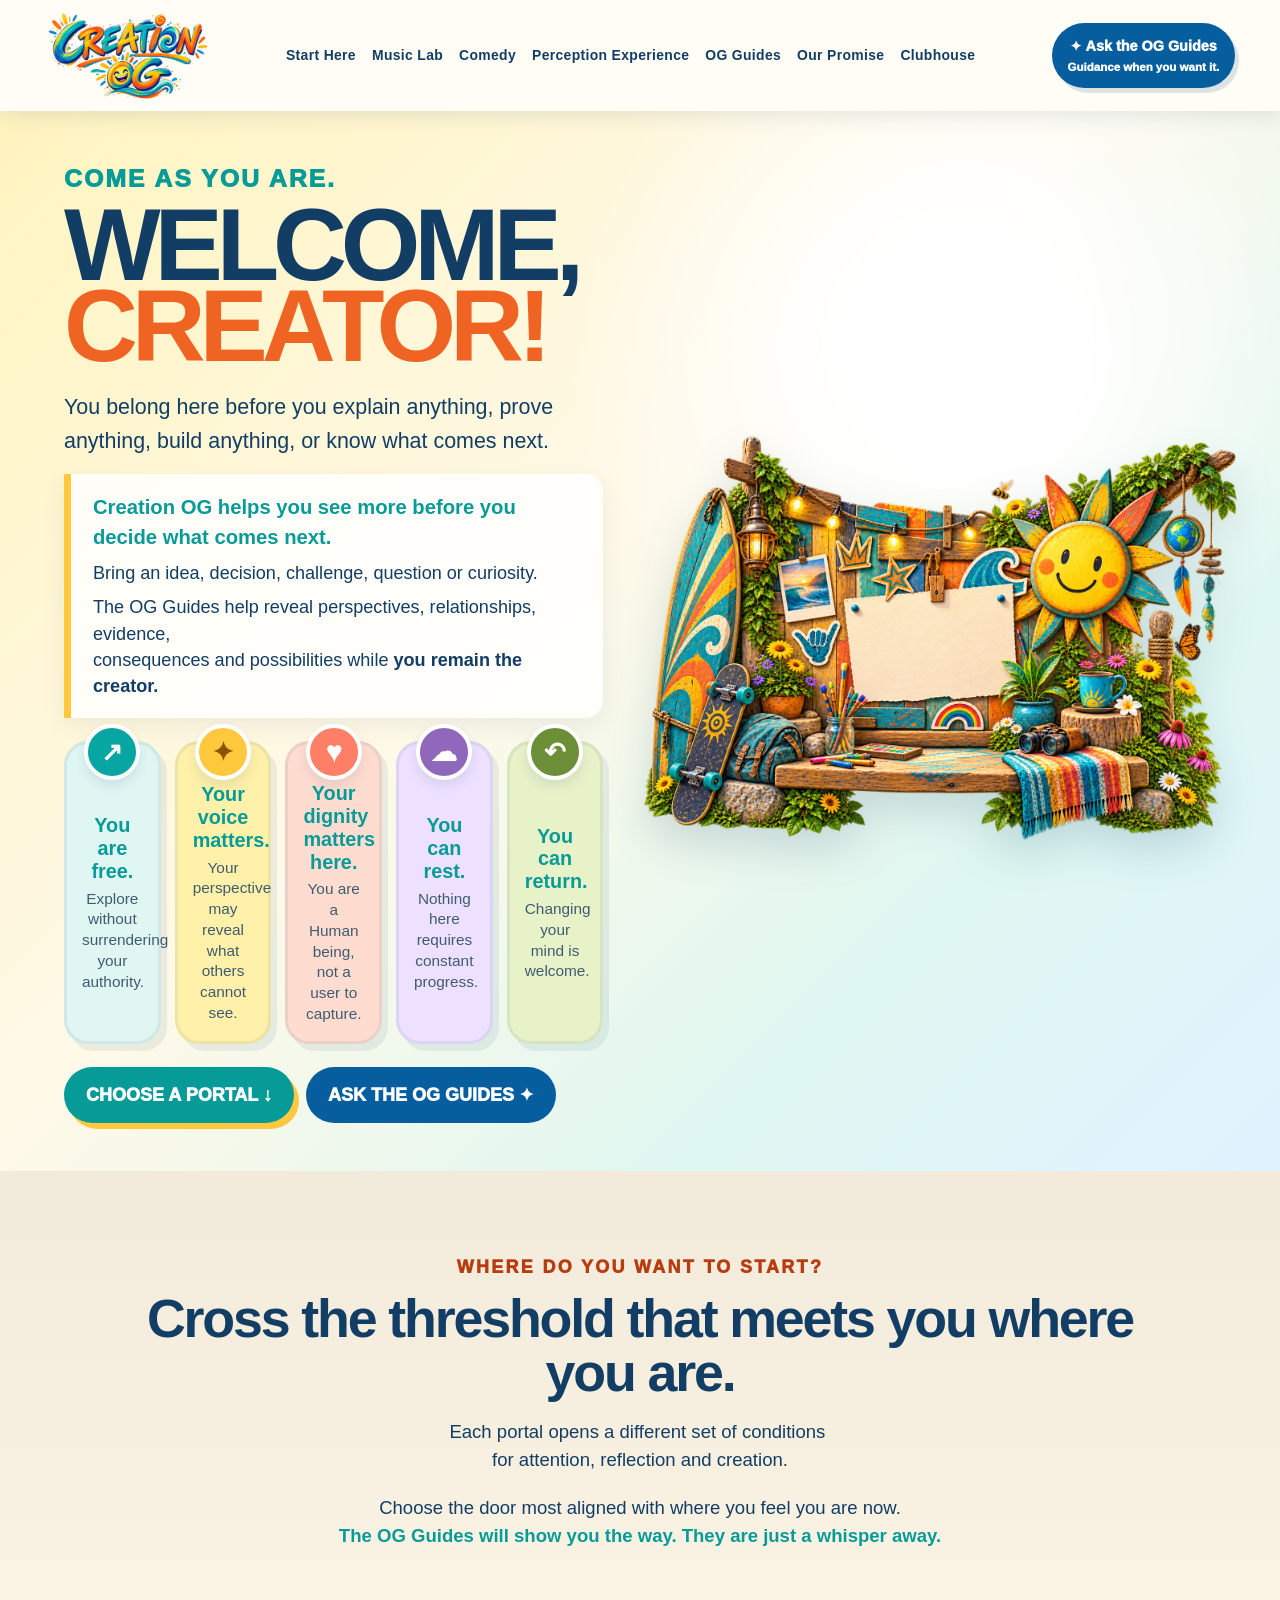
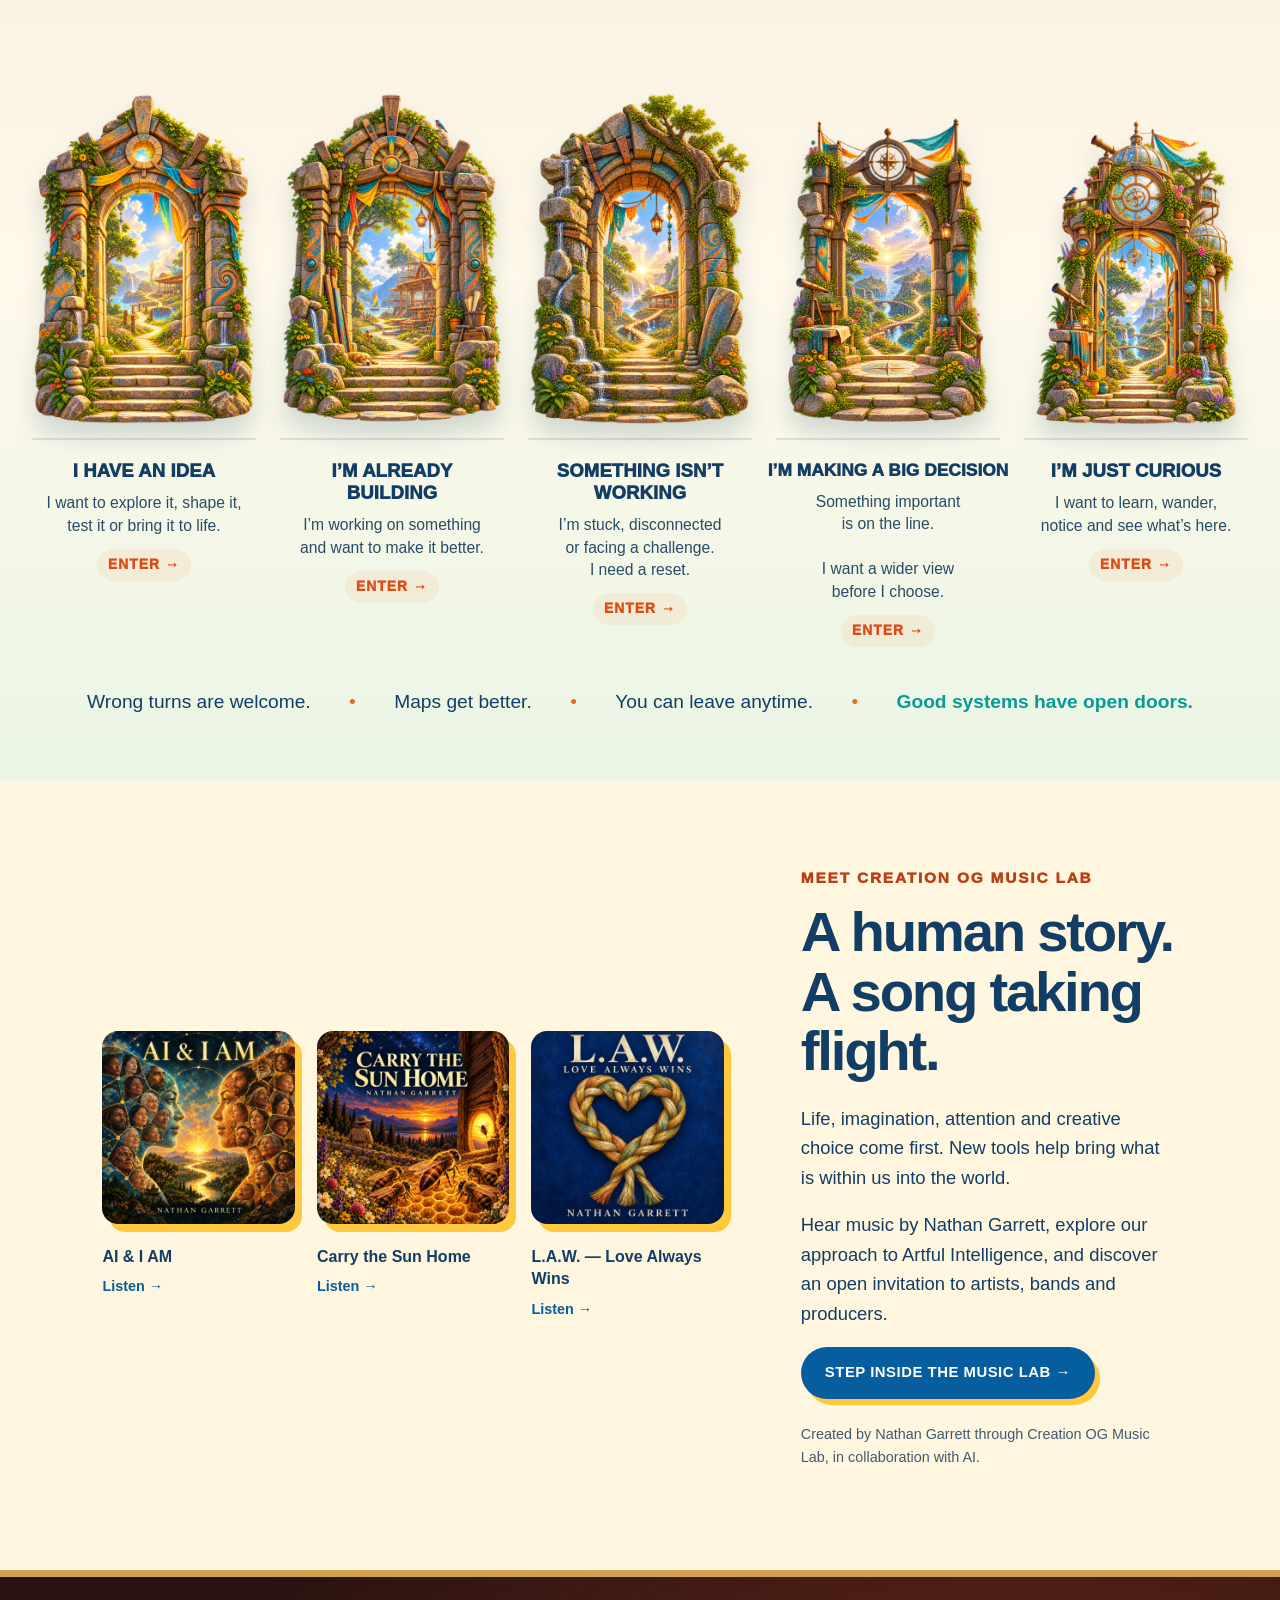
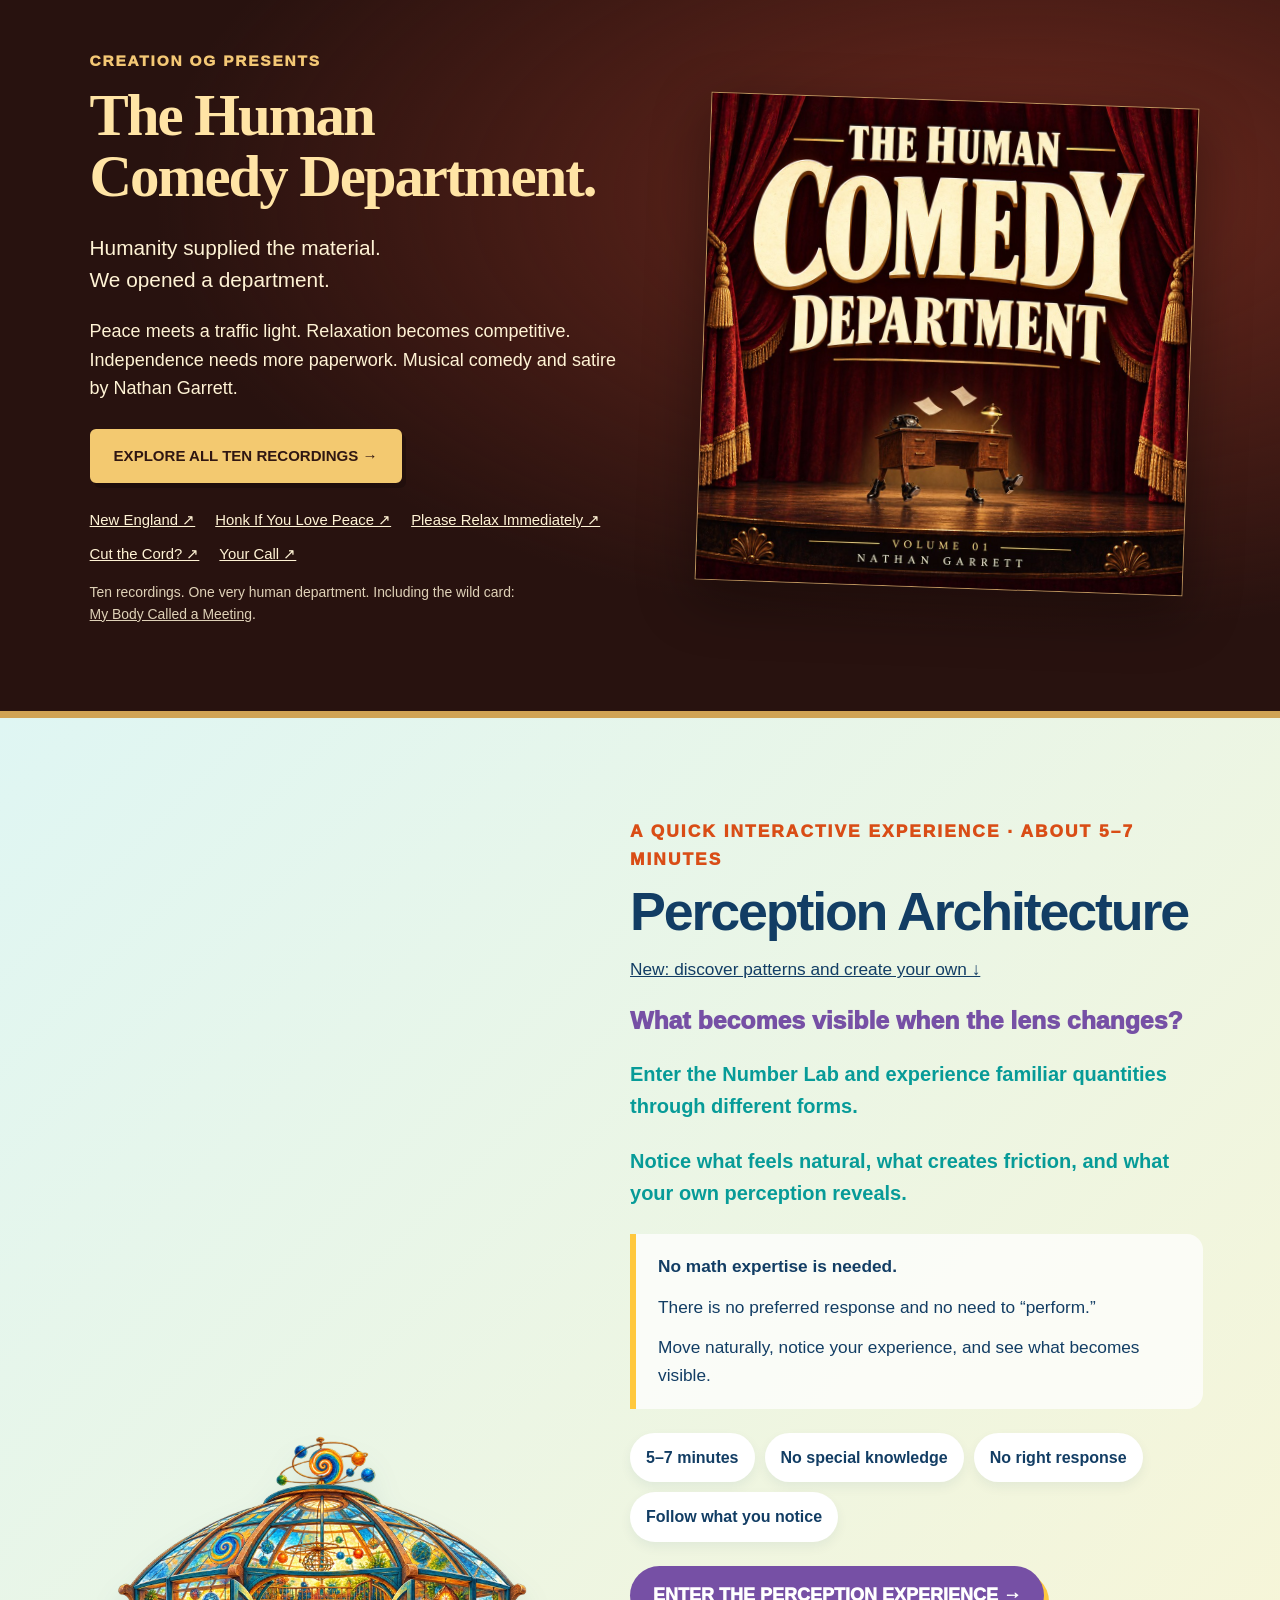
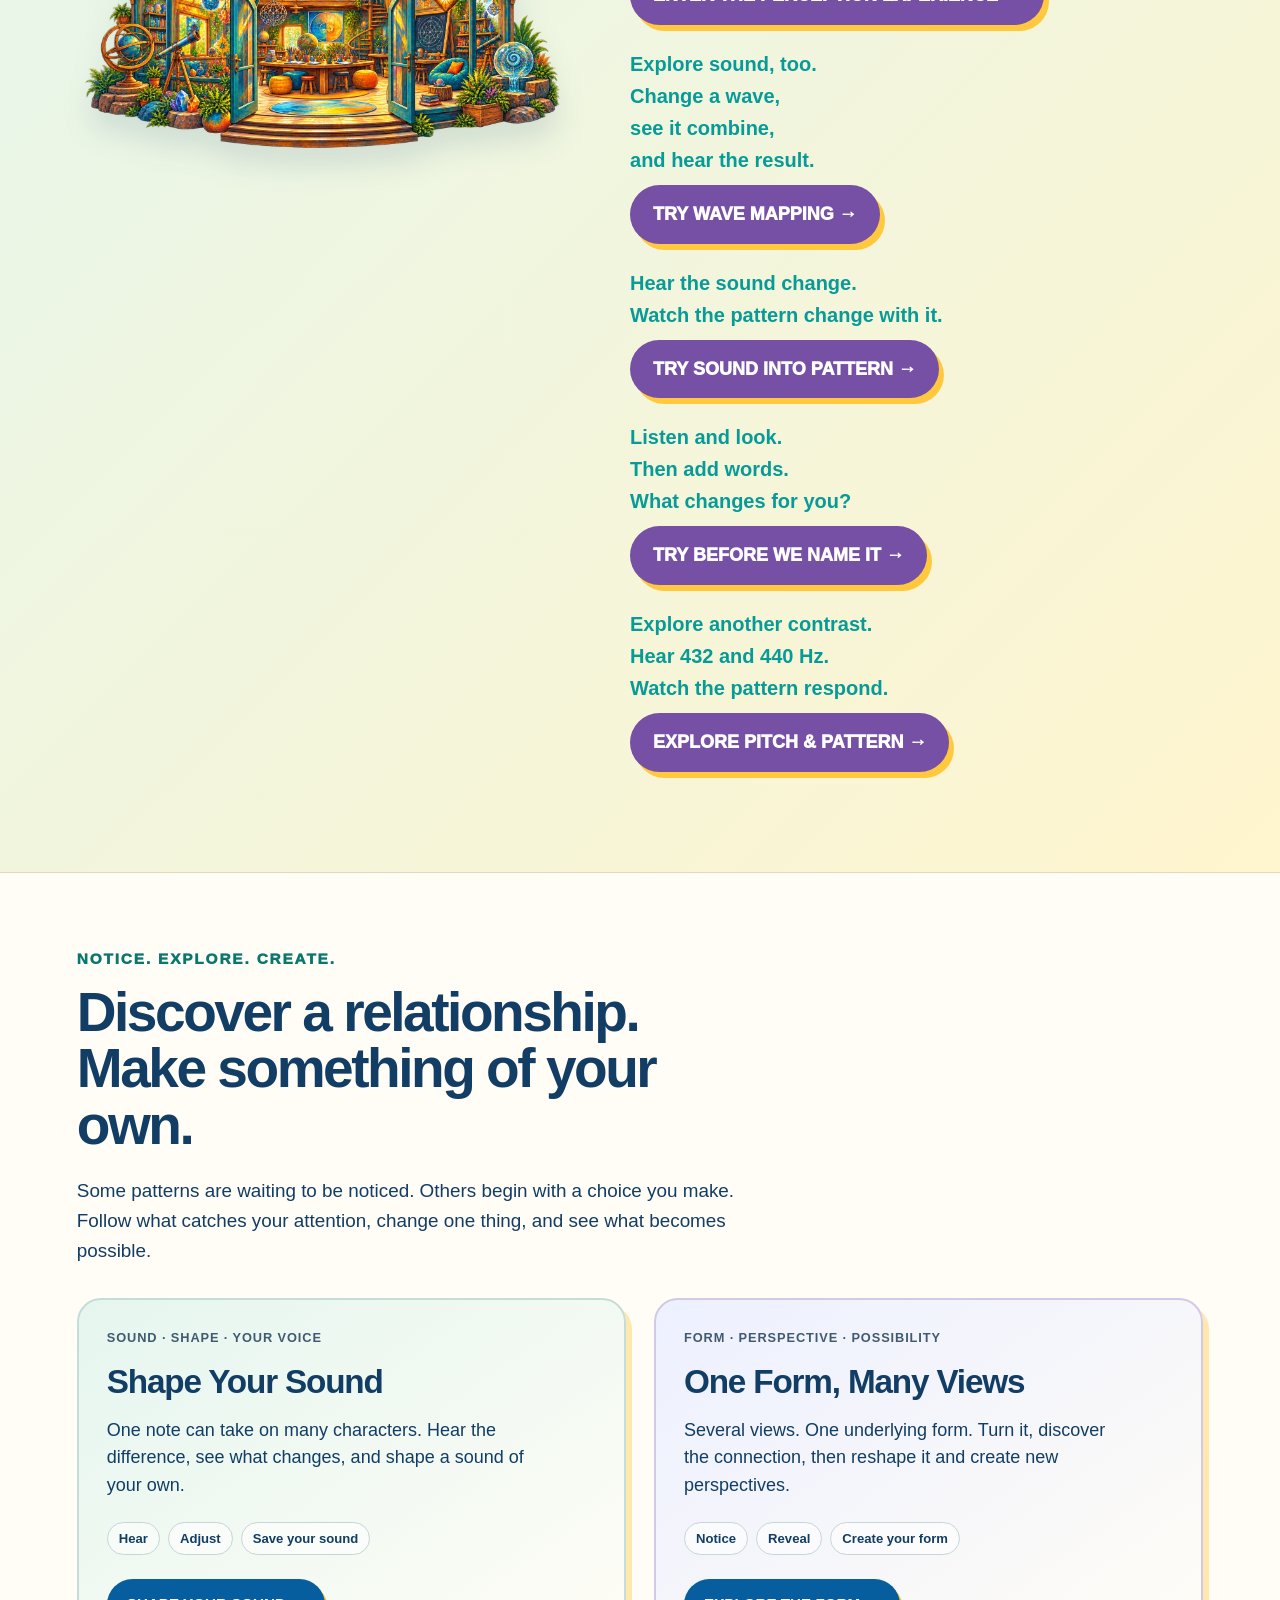
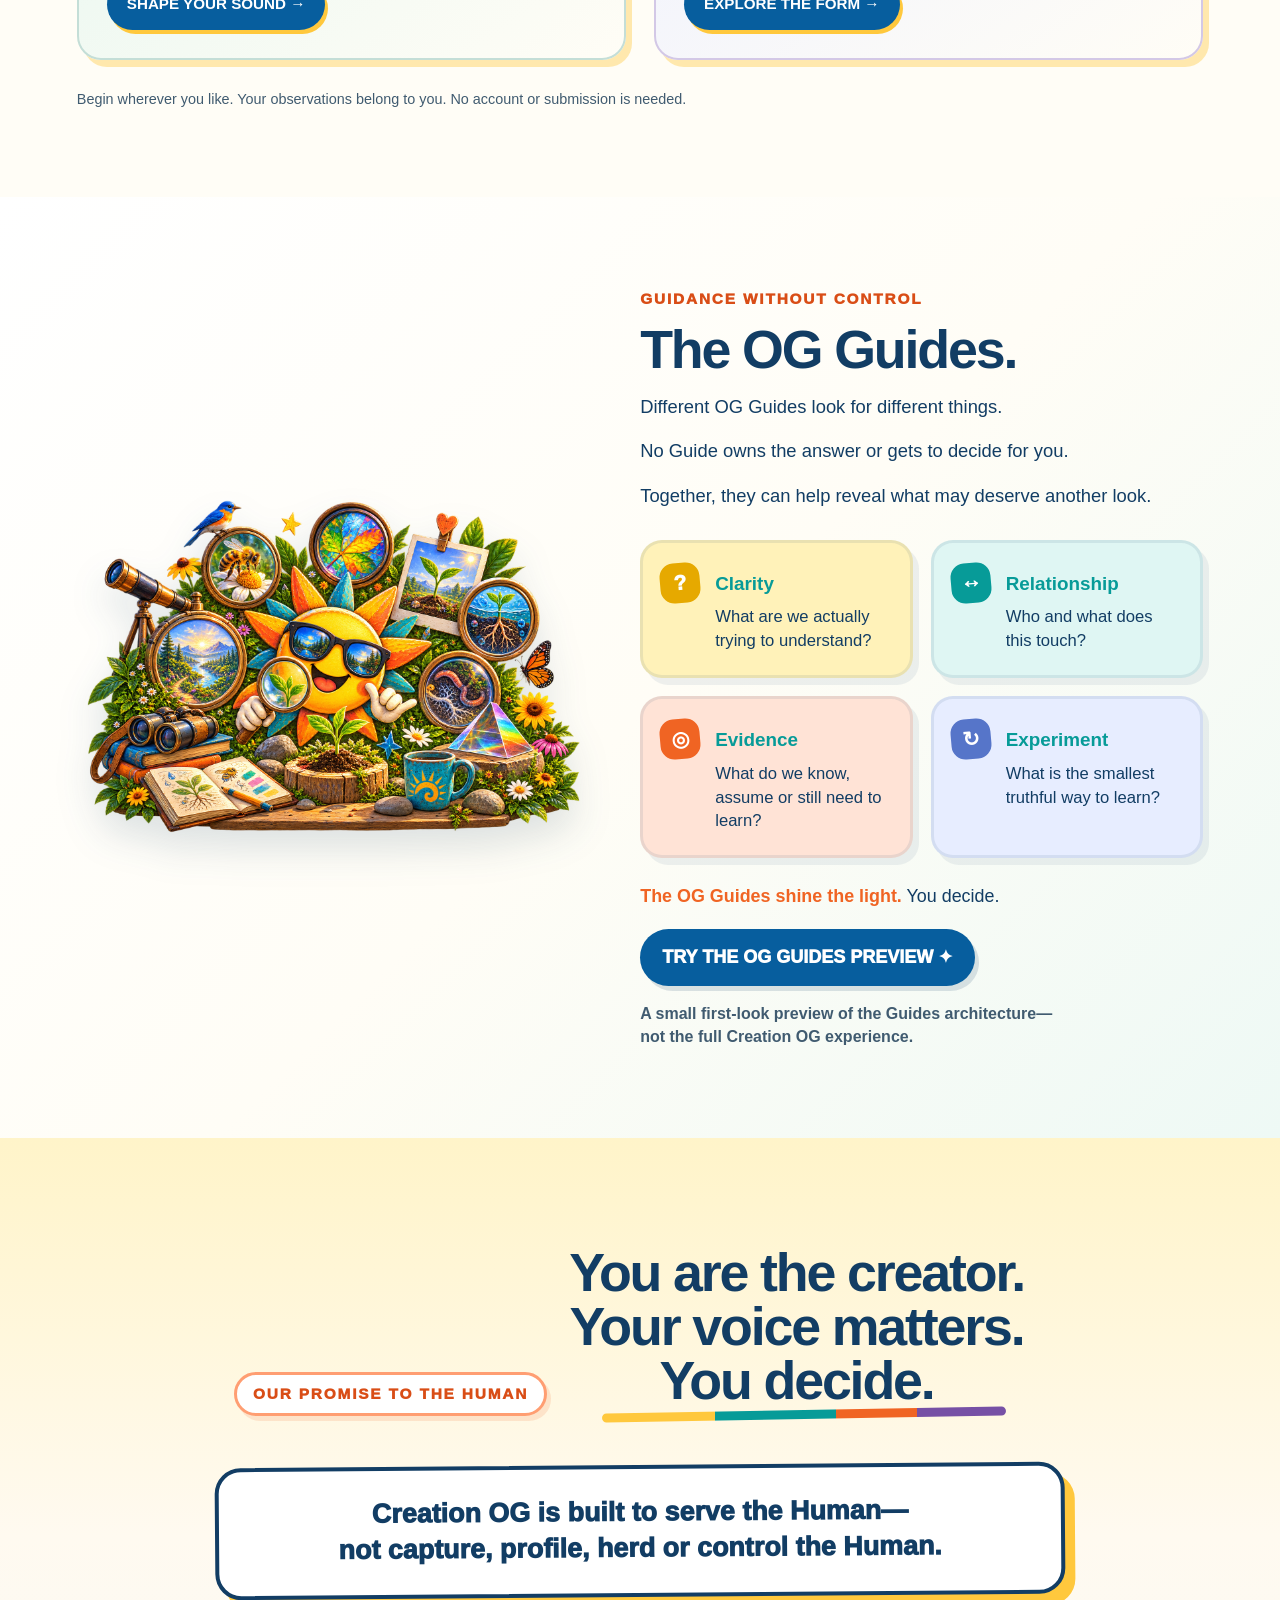
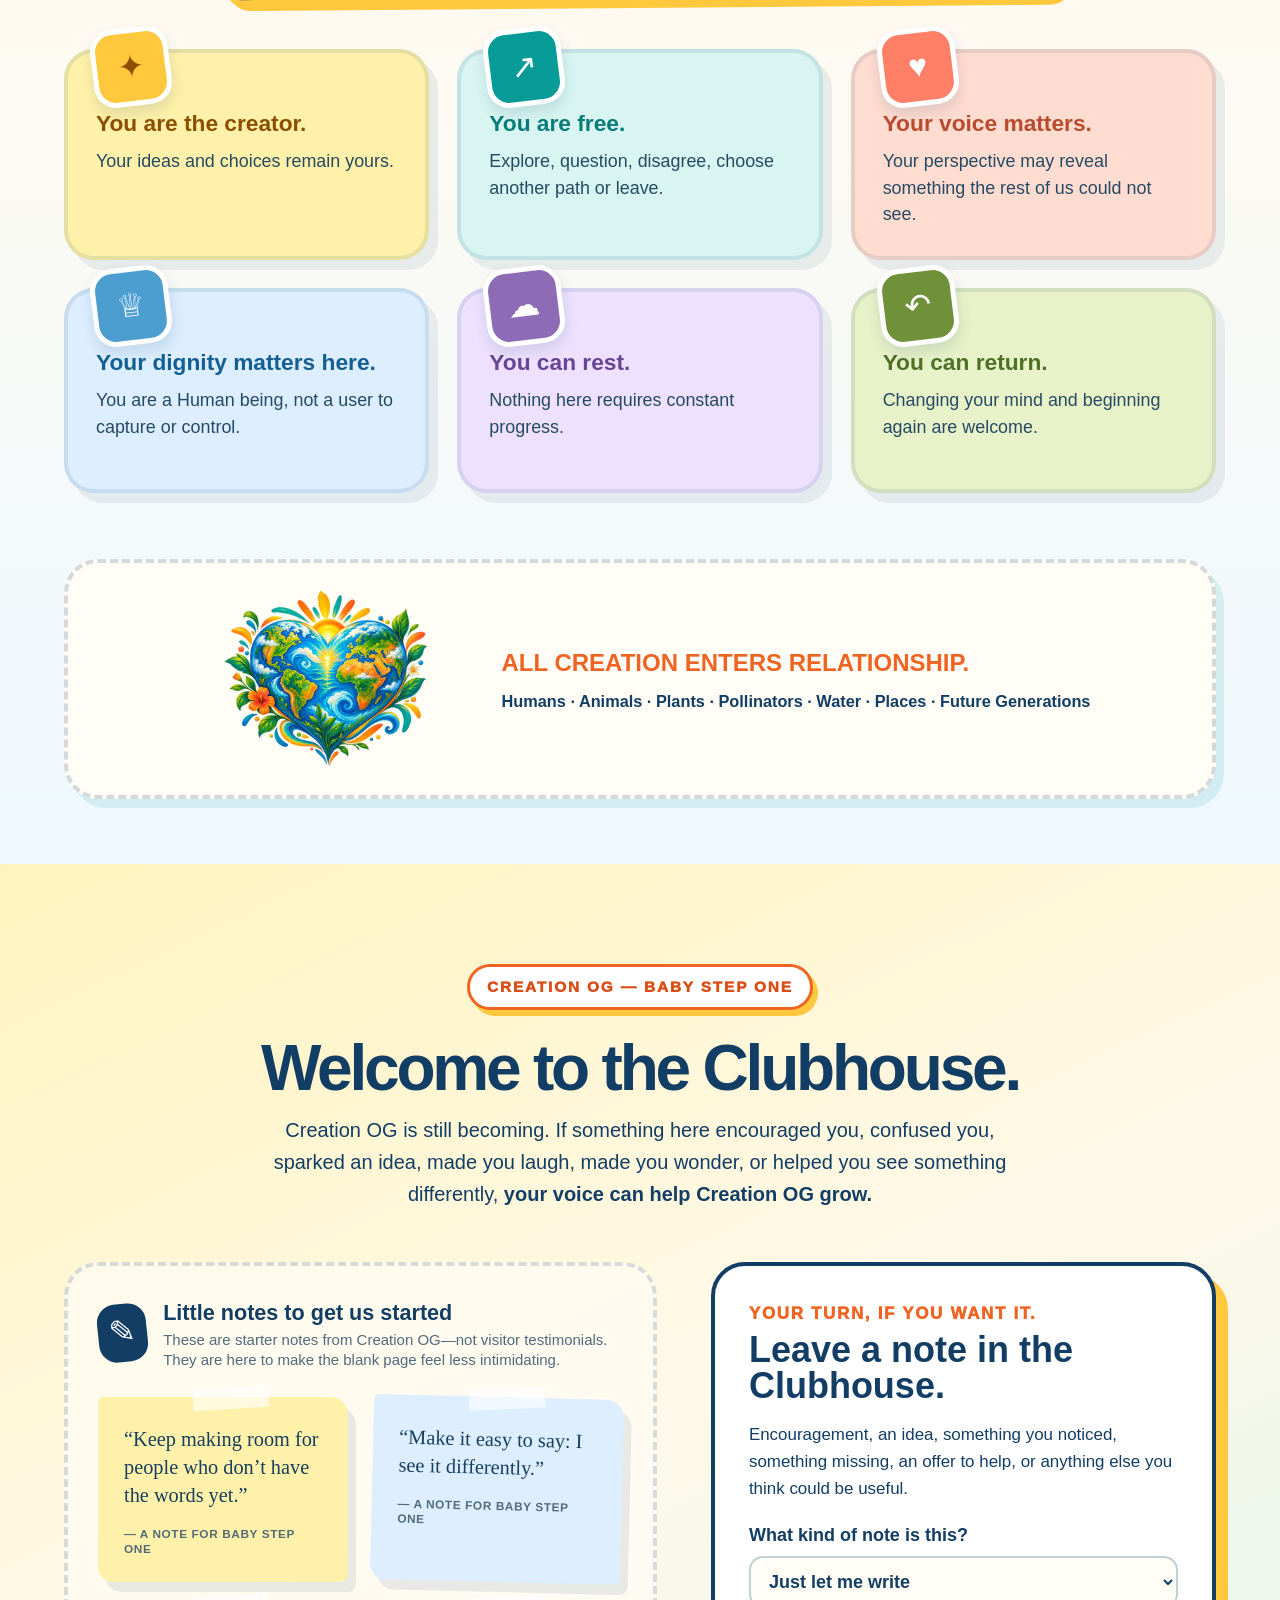
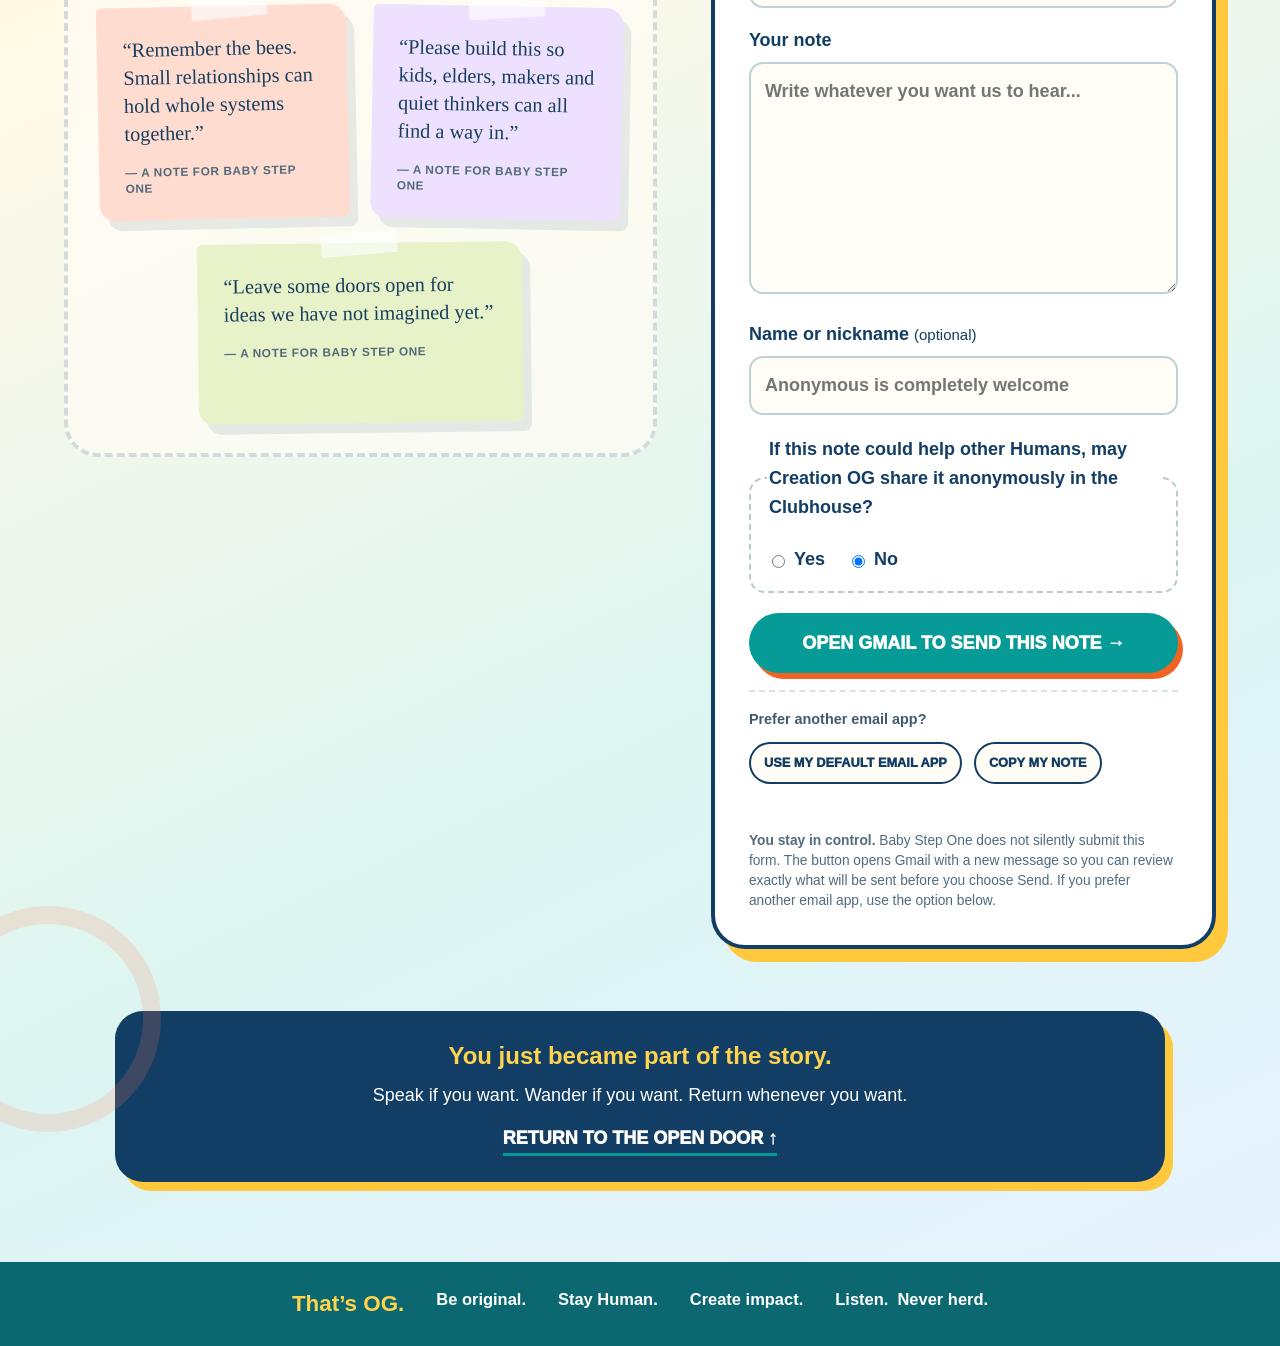
==== commit f81aa0b3: "Add Pitch and Pattern comparison with sourced concert-pitch history" ====
--- a/index.html
+++ b/index.html
@@ -1,3 +1,4 @@
-<!doctype html><html lang="en"><head><meta charset="utf-8"><meta name="viewport" content="width=device-width,initial-scale=1"><title>Creation OG — Welcome, Creator</title><meta name="description" content="Creation OG is a Human-led operating guide for consequential creation. Bring an idea, decision, challenge, question or curiosity. See more. You decide."><link rel="stylesheet" href="assets/site.css"><link rel="stylesheet" href="assets/music-lab.css?v=20260930-law"><link rel="stylesheet" href="assets/comedy.css?v=20261001b"><link rel="stylesheet" href="assets/perception-paths.css?v=20261027-1"></head><body id="top"><header class="site-nav"><a class="brand" href="#top" aria-label="Creation OG home"><img src="003_creation_og_wordmark.webp" alt="Creation OG"></a><nav><a href="#portals">Start Here</a><a href="music-lab/">Music Lab</a><a href="human-comedy-department/">Comedy</a><a href="#perception">Perception Experience</a><a href="#guides">OG Guides</a><a href="#promise">Our Promise</a><a href="#clubhouse">Clubhouse</a></nav><button class="guides-button" data-guides>✦ Ask the OG Guides<span>Guidance when you want it.</span></button></header><main><section class="welcome-threshold"><div class="welcome-copy"><p class="welcome-overline">COME AS YOU ARE.</p><h1>WELCOME,<br><em>CREATOR!</em></h1><p class="welcome-body">You belong here before you explain anything, prove anything, build anything, or know what comes next.</p><div class="welcome-what"><p><strong>Creation OG helps you see more before you decide what comes next.</strong></p><p>Bring an idea, decision, challenge, question or curiosity.</p><p>The OG Guides help reveal perspectives, relationships, evidence,<br class="desktop-break"> consequences and possibilities while <strong>you remain the creator.</strong></p></div><div class="welcome-pledge" aria-label="Creation OG welcome promises"><span><b>You are free.</b><small>Explore without surrendering your authority.</small></span><span><b>Your voice matters.</b><small>Your perspective may reveal what others cannot see.</small></span><span><b>Your dignity matters here.</b><small>You are a Human being, not a user to capture.</small></span><span><b>You can rest.</b><small>Nothing here requires constant progress.</small></span><span><b>You can return.</b><small>Changing your mind is welcome.</small></span></div><div class="welcome-actions"><a href="#portals" class="welcome-enter">CHOOSE A PORTAL ↓</a><button class="welcome-guides" data-guides>ASK THE OG GUIDES ✦</button></div></div><div class="welcome-art"><div class="creator-place"><img src="hero-creators-place.png" alt="A handcrafted Creation OG welcome place with a smiling sun, creative tools, living plants and an intentionally blank card waiting for what the visitor brings"></div></div></section><section id="portals" class="portals-section"><div class="section-intro"><p class="eyebrow">WHERE DO YOU WANT TO START?</p><h2>Cross the threshold that meets you where you are.</h2><p>Each portal opens a different set of conditions<br>for attention, reflection and creation.</p><p class="portal-guidance">Choose the door most aligned with where you feel you are now.<br><strong>The OG Guides will show you the way. They are just a whisper away.</strong></p></div><div class="portal-gallery"><button class="portal-card" data-door-mode="idea"><span class="portal-image"><img src="portal-idea.png" alt="An open Creation OG portal leading toward a bright landscape of possibility"></span><span class="portal-caption"><b>I HAVE AN IDEA</b><small>I want to explore it, shape it,<br>test it or bring it to life.</small><em>ENTER →</em></span></button><button class="portal-card" data-door-mode="building"><span class="portal-image"><img src="portal-building.png" alt="An open Creation OG portal leading toward a living workshop where something is being built"></span><span class="portal-caption"><b>I’M ALREADY BUILDING</b><small>I’m working on something<br>and want to make it better.</small><em>ENTER →</em></span></button><button class="portal-card" data-door-mode="stuck"><span class="portal-image"><img src="portal-reset.png" alt="An open Creation OG portal showing repair, adaptation, water and another way forward"></span><span class="portal-caption"><b>SOMETHING ISN’T WORKING</b><small>I’m stuck, disconnected<br>or facing a challenge.<br>I need a reset.</small><em>ENTER →</em></span></button><button class="portal-card portal-decision" data-door-mode="decision"><span class="portal-image"><img src="portal-decision.png" alt="An open Creation OG threshold overlooking many possible paths and a wide horizon"></span><span class="portal-caption"><b><span>I’M MAKING A</span> <span>BIG DECISION</span></b><small>Something important<br>is on the line.<br><br>I want a wider view<br>before I choose.</small><em>ENTER →</em></span></button><button class="portal-card" data-door-mode="curious"><span class="portal-image"><img src="portal-curious.png" alt="An open Creation OG exploration portal filled with glass, plants, observation tools and paths to discover"></span><span class="portal-caption"><b>I’M JUST CURIOUS</b><small>I want to learn, wander,<br>notice and see what’s here.</small><em>ENTER →</em></span></button></div><div class="portal-law"><span>Wrong turns are welcome.</span><span>Maps get better.</span><span>You can leave anytime.</span><span><b>Good systems have open doors.</b></span></div></section><section id="music-lab" class="music-home"><div class="music-home-art music-home-pair"><a href="music-lab/#listen" aria-label="Listen to AI and I AM"><figure><img src="assets/ai-and-i-am.jpg" alt="AI &amp; I AM by Nathan Garrett cover art showing human and technological faces filled with people, meeting over a golden sunrise" loading="lazy" width="900" height="900"><figcaption>AI &amp; I AM <span>Listen →</span></figcaption></figure></a><a href="music-lab/#carry-the-sun-home" aria-label="Listen to Carry the Sun Home"><figure><img src="assets/carry-the-sun-home.jpg" alt="Carry the Sun Home by Nathan Garrett cover art with honeybees and a sunlit hive" loading="lazy" width="900" height="900"><figcaption>Carry the Sun Home <span>Listen →</span></figcaption></figure></a><a href="music-lab/#love-always-wins" aria-label="Listen to L.A.W. — Love Always Wins"><figure><img src="assets/law-love-always-wins.jpg" alt="L.A.W. — Love Always Wins by Nathan Garrett cover: a golden woven heart against deep blue linen" loading="lazy" width="900" height="900"><figcaption>L.A.W. — Love Always Wins <span>Listen →</span></figcaption></figure></a></div><div class="music-home-copy"><p class="eyebrow">MEET CREATION OG MUSIC LAB</p><h2>A human story.<br>A song taking flight.</h2><p>Life, imagination, attention and creative choice come first. New tools help bring what is within us into the world.</p><p>Hear music by Nathan Garrett, explore our approach to Artful Intelligence, and discover an open invitation to artists, bands and producers.</p><a class="music-button" href="music-lab/">STEP INSIDE THE MUSIC LAB →</a><p class="music-small">Created by Nathan Garrett through Creation OG Music Lab, in collaboration with AI.</p></div></section><section id="human-comedy-department" class="comedy-home"><div><p class="eyebrow">CREATION OG PRESENTS</p><h2>The Human<br>Comedy Department.</h2><p class="comedy-lead">Humanity supplied the material.<br>We opened a department.</p><p>Peace meets a traffic light. Relaxation becomes competitive. Independence needs more paperwork. Musical comedy and satire by Nathan Garrett.</p><div class="comedy-actions"><a class="comedy-button" href="human-comedy-department/">EXPLORE ALL TEN RECORDINGS →</a></div><div class="comedy-home-links"><a href="human-comedy-department/#new-england">New England ↗</a><a href="human-comedy-department/#honk-if-you-love-peace">Honk If You Love Peace ↗</a><a href="human-comedy-department/#please-relax-immediately">Please Relax Immediately ↗</a><a href="human-comedy-department/#cut-the-cord">Cut the Cord? ↗</a><a href="human-comedy-department/#your-call">Your Call ↗</a></div><p class="comedy-small">Ten recordings. One very human department. Including the wild card: <a href="human-comedy-department/#my-body-called-a-meeting">My Body Called a Meeting</a>.</p></div><a class="comedy-home-art" href="human-comedy-department/" aria-label="Explore The Human Comedy Department"><img src="assets/human-comedy-department.jpg" width="1000" height="1000" loading="lazy" alt="The Human Comedy Department by Nathan Garrett: golden theater lettering, red curtains and a desk wearing shoes"></a></section><section id="perception" class="number-lab-feature"><div class="lab-art"><img src="007_number_lab.webp" alt="The Creation OG Number Lab"></div><div class="lab-copy"><p class="eyebrow">A QUICK INTERACTIVE EXPERIENCE · ABOUT 5–7 MINUTES</p><h2>Perception Architecture</h2><p><a href="#perception-create">New: discover patterns and create your own ↓</a></p><p class="lab-question">What becomes visible when the lens changes?</p><p class="lab-lead">Enter the Number Lab and experience familiar quantities through different forms.</p><p class="lab-lead-second">Notice what feels natural, what creates friction, and what your own perception reveals.</p><div class="lab-reassurance"><p><strong>No math expertise is needed.</strong></p><p>There is no preferred response and no need to “perform.”</p><p>Move naturally, notice your experience, and see what becomes visible.</p></div><div class="lab-principles"><span>5–7 minutes</span><span>No special knowledge</span><span>No right response</span><span>Follow what you notice</span></div><a class="lab-enter" href="experiment-001a/">ENTER THE PERCEPTION EXPERIENCE →</a><p class="lab-lead-second">Explore sound, too.<br>Change a wave,<br>see it combine,<br>and hear the result.</p><a class="lab-enter" href="wave-mapping/">TRY WAVE MAPPING →</a><p class="lab-lead-second">Hear the sound change.<br>Watch the pattern change with it.</p><a class="lab-enter" href="sound-into-pattern/">TRY SOUND INTO PATTERN →</a><p class="lab-lead-second">Listen and look.<br>Then add words.<br>What changes for you?</p><a class="lab-enter" href="before-we-name-it/">TRY BEFORE WE NAME IT →</a></div></section><section id="perception-create" class="perception-paths" aria-labelledby="perception-create-title"><div class="perception-paths-inner"><p class="eyebrow">NOTICE. EXPLORE. CREATE.</p><h2 id="perception-create-title">Discover a relationship.<br>Make something of your own.</h2><p class="perception-paths-lead">Some patterns are waiting to be noticed. Others begin with a choice you make. Follow what catches your attention, change one thing, and see what becomes possible.</p><div class="perception-paths-grid"><article class="perception-path"><p class="path-marker">SOUND · SHAPE · YOUR VOICE</p><h3>Shape Your Sound</h3><p>One note can take on many characters. Hear the difference, see what changes, and shape a sound of your own.</p><ul class="path-actions" aria-label="Ways to explore sound"><li>Hear</li><li>Adjust</li><li>Save your sound</li></ul><a href="shape-your-sound/">SHAPE YOUR SOUND →</a></article><article class="perception-path"><p class="path-marker">FORM · PERSPECTIVE · POSSIBILITY</p><h3>One Form, Many Views</h3><p>Several views. One underlying form. Turn it, discover the connection, then reshape it and create new perspectives.</p><ul class="path-actions" aria-label="Ways to explore form"><li>Notice</li><li>Reveal</li><li>Create your form</li></ul><a href="one-form-many-views/">EXPLORE THE FORM →</a></article></div><p class="perception-paths-note">Begin wherever you like. Your observations belong to you. No account or submission is needed.</p></div></section><section id="guides" class="guides-section"><div class="guides-art"><img src="og-guides-shine-the-light.png" alt="The Creation OG sunshine wearing dark lenses and exploring one living seedling through many perspectives, including roots, pollination, patterns and the wider living world"></div><div class="guides-copy"><p class="eyebrow">GUIDANCE WITHOUT CONTROL</p><h2>The OG Guides.</h2><div class="guides-intro"><p>Different OG Guides look for different things.</p><p>No Guide owns the answer or gets to decide for you.</p><p>Together, they can help reveal what may deserve another look.</p></div><div class="guide-list"><span><b>Clarity</b><span>What are we actually trying to understand?</span></span><span><b>Relationship</b><span>Who and what does this touch?</span></span><span><b>Evidence</b><span>What do we know,<br>assume or still need to learn?</span></span><span><b>Experiment</b><span>What is the smallest truthful way to learn?</span></span></div><p class="guides-rule"><strong>The OG Guides shine the light.</strong> You decide.</p><button class="primary-button" data-guides>TRY THE OG GUIDES PREVIEW ✦</button><p class="guides-preview-note">A small first-look preview of the Guides architecture—<br class="review-break">not the full Creation OG experience.</p></div></section><section id="promise" class="promise-section"><div class="promise-copy"><p class="eyebrow">OUR PROMISE TO THE HUMAN</p><h2>You are the creator.<br>Your voice matters.<br>You decide.</h2><p class="human-service-promise">Creation OG is built to serve the Human—<br class="review-break">not capture, profile, herd or control the Human.</p></div><div class="promise-grid"><article class="promise-card promise-card-one"><b>You are the creator.</b><p>Your ideas and choices remain yours.</p></article><article class="promise-card promise-card-two"><b>You are free.</b><p>Explore, question, disagree, choose another path or leave.</p></article><article class="promise-card promise-card-three"><b>Your voice matters.</b><p>Your perspective may reveal something the rest of us could not see.</p></article><article class="promise-card promise-card-four"><b>Your dignity matters here.</b><p>You are a Human being, not a user to capture or control.</p></article><article class="promise-card promise-card-five"><b>You can rest.</b><p>Nothing here requires constant progress.</p></article><article class="promise-card promise-card-six"><b>You can return.</b><p>Changing your mind and beginning again are welcome.</p></article></div><div class="promise-bottom"><img src="008_earth_heart.webp" alt="Earth held as a living heart in the Creation OG visual language"><div><b>ALL CREATION ENTERS RELATIONSHIP.</b><span class="relationship-line">Humans · Animals · Plants · Pollinators · Water · Places · Future&nbsp;Generations</span></div></div></section><section id="clubhouse" class="clubhouse-section"><div class="clubhouse-heading"><p class="eyebrow">CREATION OG — BABY STEP ONE</p><h2>Welcome to the Clubhouse.</h2><p>Creation OG is still becoming. If something here encouraged you, confused you, sparked an idea, made you laugh, made you wonder, or helped you see something differently, <strong>your voice can help Creation OG grow.</strong></p></div><div class="clubhouse-layout"><div class="clubhouse-notes"><div class="notes-title"><span>✎</span><div><b>Little notes to get us started</b><small>These are starter notes from Creation OG—not visitor testimonials. They are here to make the blank page feel less intimidating.</small></div></div><div class="note-wall"><blockquote class="hand-note note-yellow">“Keep making room for people who don’t have the words yet.”<span>— a note for Baby Step One</span></blockquote><blockquote class="hand-note note-blue">“Make it easy to say: I see it differently.”<span>— a note for Baby Step One</span></blockquote><blockquote class="hand-note note-coral">“Remember the bees. Small relationships can hold whole systems together.”<span>— a note for Baby Step One</span></blockquote><blockquote class="hand-note note-purple">“Please build this so kids, elders, makers and quiet thinkers can all find a way in.”<span>— a note for Baby Step One</span></blockquote><blockquote class="hand-note note-green">“Leave some doors open for ideas we have not imagined yet.”<span>— a note for Baby Step One</span></blockquote></div></div><div class="clubhouse-form-card"><p class="form-kicker">YOUR TURN, IF YOU WANT IT.</p><h3>Leave a note in the Clubhouse.</h3><p>Encouragement, an idea, something you noticed, something missing, an offer to help, or anything else you think could be useful.</p><form id="clubhouseForm"><label>What kind of note is this?<select id="clubhouseType"><option>Just let me write</option><option>Leave some encouragement</option><option>I have an idea</option><option>I noticed something</option><option>Something is missing</option><option>Something appeared for me</option><option>I want to help</option><option>I want to share something with other Humans</option><option>I’d rather not categorize it</option></select></label><label>Your note<textarea id="clubhouseMessage" rows="7" placeholder="Write whatever you want us to hear..."></textarea></label><label>Name or nickname <small>(optional)</small><input id="clubhouseName" type="text" placeholder="Anonymous is completely welcome"></label><fieldset><legend>If this note could help other Humans, may Creation OG share it anonymously in the Clubhouse?</legend><label><input type="radio" name="sharePermission" value="Yes"> Yes</label><label><input type="radio" name="sharePermission" value="No" checked> No</label></fieldset><button type="submit" class="clubhouse-send">OPEN GMAIL TO SEND THIS NOTE →</button><p class="clubhouse-privacy"><strong>You stay in control.</strong> Baby Step One does not silently submit this form. The button opens Gmail with a new message so you can review exactly what will be sent before you choose Send. If you prefer another email app, use the option below.</p></form></div></div><div class="clubhouse-return"><b>You just became part of the story.</b><span>Speak if you want. Wander if you want. Return whenever you want.</span><a href="#top">RETURN TO THE OPEN DOOR ↑</a></div></section></main><footer><strong>That’s OG.</strong><span>Be original.</span><span>Stay Human.</span><span>Create impact.</span><span>Listen.&nbsp;&nbsp;Never herd.</span></footer><div class="guides-panel" data-guides-panel hidden><button class="guides-close" data-guides-close aria-label="Close OG Guides preview">×</button><p class="eyebrow">OG GUIDES · FIRST-LOOK PREVIEW</p><h2>What are you bringing?</h2><p>This preview shows how different Guides can illuminate different parts of the same situation. <strong>It does not make the decision for you.</strong></p><div class="guide-starts"><button data-guide-mode="idea">I have an idea</button><button data-guide-mode="decision">I’m making a decision</button><button data-guide-mode="question">I have a question</button><button data-guide-mode="stuck">Something isn’t working</button><button data-guide-mode="curious">I’m just curious</button></div><div class="guide-response" data-guide-response><p><strong>Choose what you’re bringing.</strong></p><p>We’ll shine a few different lights on it.</p></div><p class="guides-boundary"><strong>First-look preview only.</strong> These are example Guide prompts, not the full OG Guides system. Nothing entered here is submitted or stored.</p></div><div class="guides-backdrop" data-guides-backdrop hidden></div><script src="assets/first-encounter.js"></script><script src="assets/portal-thresholds.js"></script><script src="assets/clubhouse-email.js"></script><script src="assets/launch-readiness.js"></script></body></html>
+<!doctype html><html lang="en"><head><meta charset="utf-8"><meta name="viewport" content="width=device-width,initial-scale=1"><title>Creation OG — Welcome, Creator</title><meta name="description" content="Creation OG is a Human-led operating guide for consequential creation. Bring an idea, decision, challenge, question or curiosity. See more. You decide."><link rel="stylesheet" href="assets/site.css"><link rel="stylesheet" href="assets/music-lab.css?v=20260930-law"><link rel="stylesheet" href="assets/comedy.css?v=20261001b"><link rel="stylesheet" href="assets/perception-paths.css?v=20261027-1"></head><body id="top"><header class="site-nav"><a class="brand" href="#top" aria-label="Creation OG home"><img src="003_creation_og_wordmark.webp" alt="Creation OG"></a><nav><a href="#portals">Start Here</a><a href="music-lab/">Music Lab</a><a href="human-comedy-department/">Comedy</a><a href="#perception">Perception Experience</a><a href="#guides">OG Guides</a><a href="#promise">Our Promise</a><a href="#clubhouse">Clubhouse</a></nav><button class="guides-button" data-guides>✦ Ask the OG Guides<span>Guidance when you want it.</span></button></header><main><section class="welcome-threshold"><div class="welcome-copy"><p class="welcome-overline">COME AS YOU ARE.</p><h1>WELCOME,<br><em>CREATOR!</em></h1><p class="welcome-body">You belong here before you explain anything, prove anything, build anything, or know what comes next.</p><div class="welcome-what"><p><strong>Creation OG helps you see more before you decide what comes next.</strong></p><p>Bring an idea, decision, challenge, question or curiosity.</p><p>The OG Guides help reveal perspectives, relationships, evidence,<br class="desktop-break"> consequences and possibilities while <strong>you remain the creator.</strong></p></div><div class="welcome-pledge" aria-label="Creation OG welcome promises"><span><b>You are free.</b><small>Explore without surrendering your authority.</small></span><span><b>Your voice matters.</b><small>Your perspective may reveal what others cannot see.</small></span><span><b>Your dignity matters here.</b><small>You are a Human being, not a user to capture.</small></span><span><b>You can rest.</b><small>Nothing here requires constant progress.</small></span><span><b>You can return.</b><small>Changing your mind is welcome.</small></span></div><div class="welcome-actions"><a href="#portals" class="welcome-enter">CHOOSE A PORTAL ↓</a><button class="welcome-guides" data-guides>ASK THE OG GUIDES ✦</button></div></div><div class="welcome-art"><div class="creator-place"><img src="hero-creators-place.png" alt="A handcrafted Creation OG welcome place with a smiling sun, creative tools, living plants and an intentionally blank card waiting for what the visitor brings"></div></div></section><section id="portals" class="portals-section"><div class="section-intro"><p class="eyebrow">WHERE DO YOU WANT TO START?</p><h2>Cross the threshold that meets you where you are.</h2><p>Each portal opens a different set of conditions<br>for attention, reflection and creation.</p><p class="portal-guidance">Choose the door most aligned with where you feel you are now.<br><strong>The OG Guides will show you the way. They are just a whisper away.</strong></p></div><div class="portal-gallery"><button class="portal-card" data-door-mode="idea"><span class="portal-image"><img src="portal-idea.png" alt="An open Creation OG portal leading toward a bright landscape of possibility"></span><span class="portal-caption"><b>I HAVE AN IDEA</b><small>I want to explore it, shape it,<br>test it or bring it to life.</small><em>ENTER →</em></span></button><button class="portal-card" data-door-mode="building"><span class="portal-image"><img src="portal-building.png" alt="An open Creation OG portal leading toward a living workshop where something is being built"></span><span class="portal-caption"><b>I’M ALREADY BUILDING</b><small>I’m working on something<br>and want to make it better.</small><em>ENTER →</em></span></button><button class="portal-card" data-door-mode="stuck"><span class="portal-image"><img src="portal-reset.png" alt="An open Creation OG portal showing repair, adaptation, water and another way forward"></span><span class="portal-caption"><b>SOMETHING ISN’T WORKING</b><small>I’m stuck, disconnected<br>or facing a challenge.<br>I need a reset.</small><em>ENTER →</em></span></button><button class="portal-card portal-decision" data-door-mode="decision"><span class="portal-image"><img src="portal-decision.png" alt="An open Creation OG threshold overlooking many possible paths and a wide horizon"></span><span class="portal-caption"><b><span>I’M MAKING A</span> <span>BIG DECISION</span></b><small>Something important<br>is on the line.<br><br>I want a wider view<br>before I choose.</small><em>ENTER →</em></span></button><button class="portal-card" data-door-mode="curious"><span class="portal-image"><img src="portal-curious.png" alt="An open Creation OG exploration portal filled with glass, plants, observation tools and paths to discover"></span><span class="portal-caption"><b>I’M JUST CURIOUS</b><small>I want to learn, wander,<br>notice and see what’s here.</small><em>ENTER →</em></span></button></div><div class="portal-law"><span>Wrong turns are welcome.</span><span>Maps get better.</span><span>You can leave anytime.</span><span><b>Good systems have open doors.</b></span></div></section><section id="music-lab" class="music-home"><div class="music-home-art music-home-pair"><a href="music-lab/#listen" aria-label="Listen to AI and I AM"><figure><img src="assets/ai-and-i-am.jpg" alt="AI &amp; I AM by Nathan Garrett cover art showing human and technological faces filled with people, meeting over a golden sunrise" loading="lazy" width="900" height="900"><figcaption>AI &amp; I AM <span>Listen →</span></figcaption></figure></a><a href="music-lab/#carry-the-sun-home" aria-label="Listen to Carry the Sun Home"><figure><img src="assets/carry-the-sun-home.jpg" alt="Carry the Sun Home by Nathan Garrett cover art with honeybees and a sunlit hive" loading="lazy" width="900" height="900"><figcaption>Carry the Sun Home <span>Listen →</span></figcaption></figure></a><a href="music-lab/#love-always-wins" aria-label="Listen to L.A.W. — Love Always Wins"><figure><img src="assets/law-love-always-wins.jpg" alt="L.A.W. — Love Always Wins by Nathan Garrett cover: a golden woven heart against deep blue linen" loading="lazy" width="900" height="900"><figcaption>L.A.W. — Love Always Wins <span>Listen →</span></figcaption></figure></a></div><div class="music-home-copy"><p class="eyebrow">MEET CREATION OG MUSIC LAB</p><h2>A human story.<br>A song taking flight.</h2><p>Life, imagination, attention and creative choice come first. New tools help bring what is within us into the world.</p><p>Hear music by Nathan Garrett, explore our approach to Artful Intelligence, and discover an open invitation to artists, bands and producers.</p><a class="music-button" href="music-lab/">STEP INSIDE THE MUSIC LAB →</a><p class="music-small">Created by Nathan Garrett through Creation OG Music Lab, in collaboration with AI.</p></div></section><section id="human-comedy-department" class="comedy-home"><div><p class="eyebrow">CREATION OG PRESENTS</p><h2>The Human<br>Comedy Department.</h2><p class="comedy-lead">Humanity supplied the material.<br>We opened a department.</p><p>Peace meets a traffic light. Relaxation becomes competitive. Independence needs more paperwork. Musical comedy and satire by Nathan Garrett.</p><div class="comedy-actions"><a class="comedy-button" href="human-comedy-department/">EXPLORE ALL TEN RECORDINGS →</a></div><div class="comedy-home-links"><a href="human-comedy-department/#new-england">New England ↗</a><a href="human-comedy-department/#honk-if-you-love-peace">Honk If You Love Peace ↗</a><a href="human-comedy-department/#please-relax-immediately">Please Relax Immediately ↗</a><a href="human-comedy-department/#cut-the-cord">Cut the Cord? ↗</a><a href="human-comedy-department/#your-call">Your Call ↗</a></div><p class="comedy-small">Ten recordings. One very human department. Including the wild card: <a href="human-comedy-department/#my-body-called-a-meeting">My Body Called a Meeting</a>.</p></div><a class="comedy-home-art" href="human-comedy-department/" aria-label="Explore The Human Comedy Department"><img src="assets/human-comedy-department.jpg" width="1000" height="1000" loading="lazy" alt="The Human Comedy Department by Nathan Garrett: golden theater lettering, red curtains and a desk wearing shoes"></a></section><section id="perception" class="number-lab-feature"><div class="lab-art"><img src="007_number_lab.webp" alt="The Creation OG Number Lab"></div><div class="lab-copy"><p class="eyebrow">A QUICK INTERACTIVE EXPERIENCE · ABOUT 5–7 MINUTES</p><h2>Perception Architecture</h2><p><a href="#perception-create">New: discover patterns and create your own ↓</a></p><p class="lab-question">What becomes visible when the lens changes?</p><p class="lab-lead">Enter the Number Lab and experience familiar quantities through different forms.</p><p class="lab-lead-second">Notice what feels natural, what creates friction, and what your own perception reveals.</p><div class="lab-reassurance"><p><strong>No math expertise is needed.</strong></p><p>There is no preferred response and no need to “perform.”</p><p>Move naturally, notice your experience, and see what becomes visible.</p></div><div class="lab-principles"><span>5–7 minutes</span><span>No special knowledge</span><span>No right response</span><span>Follow what you notice</span></div><a class="lab-enter" href="experiment-001a/">ENTER THE PERCEPTION EXPERIENCE →</a><p class="lab-lead-second">Explore sound, too.<br>Change a wave,<br>see it combine,<br>and hear the result.</p><a class="lab-enter" href="wave-mapping/">TRY WAVE MAPPING →</a><p class="lab-lead-second">Hear the sound change.<br>Watch the pattern change with it.</p><a class="lab-enter" href="sound-into-pattern/">TRY SOUND INTO PATTERN →</a><p class="lab-lead-second">Listen and look.<br>Then add words.<br>What changes for you?</p><a class="lab-enter" href="before-we-name-it/">TRY BEFORE WE NAME IT →</a><p class="lab-lead-second">Explore another contrast.<br>Hear 432 and 440 Hz.<br>Watch the pattern respond.</p><a class="lab-enter" href="pitch-and-pattern/">EXPLORE PITCH &amp; PATTERN →</a></div></section><section id="perception-create" class="perception-paths" aria-labelledby="perception-create-title"><div class="perception-paths-inner"><p class="eyebrow">NOTICE. EXPLORE. CREATE.</p><h2 id="perception-create-title">Discover a relationship.<br>Make something of your own.</h2><p class="perception-paths-lead">Some patterns are waiting to be noticed. Others begin with a choice you make. Follow what catches your attention, change one thing, and see what becomes possible.</p><div class="perception-paths-grid"><article class="perception-path"><p class="path-marker">SOUND · SHAPE · YOUR VOICE</p><h3>Shape Your Sound</h3><p>One note can take on many characters. Hear the difference, see what changes, and shape a sound of your own.</p><ul class="path-actions" aria-label="Ways to explore sound"><li>Hear</li><li>Adjust</li><li>Save your sound</li></ul><a href="shape-your-sound/">SHAPE YOUR SOUND →</a></article><article class="perception-path"><p class="path-marker">FORM · PERSPECTIVE · POSSIBILITY</p><h3>One Form, Many Views</h3><p>Several views. One underlying form. Turn it, discover the connection, then reshape it and create new perspectives.</p><ul class="path-actions" aria-label="Ways to explore form"><li>Notice</li><li>Reveal</li><li>Create your form</li></ul><a href="one-form-many-views/">EXPLORE THE FORM →</a></article></div><p class="perception-paths-note">Begin wherever you like. Your observations belong to you. No account or submission is needed.</p></div></section><section id="guides" class="guides-section"><div class="guides-art"><img src="og-guides-shine-the-light.png" alt="The Creation OG sunshine wearing dark lenses and exploring one living seedling through many perspectives, including roots, pollination, patterns and the wider living world"></div><div class="guides-copy"><p class="eyebrow">GUIDANCE WITHOUT CONTROL</p><h2>The OG Guides.</h2><div class="guides-intro"><p>Different OG Guides look for different things.</p><p>No Guide owns the answer or gets to decide for you.</p><p>Together, they can help reveal what may deserve another look.</p></div><div class="guide-list"><span><b>Clarity</b><span>What are we actually trying to understand?</span></span><span><b>Relationship</b><span>Who and what does this touch?</span></span><span><b>Evidence</b><span>What do we know,<br>assume or still need to learn?</span></span><span><b>Experiment</b><span>What is the smallest truthful way to learn?</span></span></div><p class="guides-rule"><strong>The OG Guides shine the light.</strong> You decide.</p><button class="primary-button" data-guides>TRY THE OG GUIDES PREVIEW ✦</button><p class="guides-preview-note">A small first-look preview of the Guides architecture—<br class="review-break">not the full Creation OG experience.</p></div></section><section id="promise" class="promise-section"><div class="promise-copy"><p class="eyebrow">OUR PROMISE TO THE HUMAN</p><h2>You are the creator.<br>Your voice matters.<br>You decide.</h2><p class="human-service-promise">Creation OG is built to serve the Human—<br class="review-break">not capture, profile, herd or control the Human.</p></div><div class="promise-grid"><article class="promise-card promise-card-one"><b>You are the creator.</b><p>Your ideas and choices remain yours.</p></article><article class="promise-card promise-card-two"><b>You are free.</b><p>Explore, question, disagree, choose another path or leave.</p></article><article class="promise-card promise-card-three"><b>Your voice matters.</b><p>Your perspective may reveal something the rest of us could not see.</p></article><article class="promise-card promise-card-four"><b>Your dignity matters here.</b><p>You are a Human being, not a user to capture or control.</p></article><article class="promise-card promise-card-five"><b>You can rest.</b><p>Nothing here requires constant progress.</p></article><article class="promise-card promise-card-six"><b>You can return.</b><p>Changing your mind and beginning again are welcome.</p></article></div><div class="promise-bottom"><img src="008_earth_heart.webp" alt="Earth held as a living heart in the Creation OG visual language"><div><b>ALL CREATION ENTERS RELATIONSHIP.</b><span class="relationship-line">Humans · Animals · Plants · Pollinators · Water · Places · Future&nbsp;Generations</span></div></div></section><section id="clubhouse" class="clubhouse-section"><div class="clubhouse-heading"><p class="eyebrow">CREATION OG — BABY STEP ONE</p><h2>Welcome to the Clubhouse.</h2><p>Creation OG is still becoming. If something here encouraged you, confused you, sparked an idea, made you laugh, made you wonder, or helped you see something differently, <strong>your voice can help Creation OG grow.</strong></p></div><div class="clubhouse-layout"><div class="clubhouse-notes"><div class="notes-title"><span>✎</span><div><b>Little notes to get us started</b><small>These are starter notes from Creation OG—not visitor testimonials. They are here to make the blank page feel less intimidating.</small></div></div><div class="note-wall"><blockquote class="hand-note note-yellow">“Keep making room for people who don’t have the words yet.”<span>— a note for Baby Step One</span></blockquote><blockquote class="hand-note note-blue">“Make it easy to say: I see it differently.”<span>— a note for Baby Step One</span></blockquote><blockquote class="hand-note note-coral">“Remember the bees. Small relationships can hold whole systems together.”<span>— a note for Baby Step One</span></blockquote><blockquote class="hand-note note-purple">“Please build this so kids, elders, makers and quiet thinkers can all find a way in.”<span>— a note for Baby Step One</span></blockquote><blockquote class="hand-note note-green">“Leave some doors open for ideas we have not imagined yet.”<span>— a note for Baby Step One</span></blockquote></div></div><div class="clubhouse-form-card"><p class="form-kicker">YOUR TURN, IF YOU WANT IT.</p><h3>Leave a note in the Clubhouse.</h3><p>Encouragement, an idea, something you noticed, something missing, an offer to help, or anything else you think could be useful.</p><form id="clubhouseForm"><label>What kind of note is this?<select id="clubhouseType"><option>Just let me write</option><option>Leave some encouragement</option><option>I have an idea</option><option>I noticed something</option><option>Something is missing</option><option>Something appeared for me</option><option>I want to help</option><option>I want to share something with other Humans</option><option>I’d rather not categorize it</option></select></label><label>Your note<textarea id="clubhouseMessage" rows="7" placeholder="Write whatever you want us to hear..."></textarea></label><label>Name or nickname <small>(optional)</small><input id="clubhouseName" type="text" placeholder="Anonymous is completely welcome"></label><fieldset><legend>If this note could help other Humans, may Creation OG share it anonymously in the Clubhouse?</legend><label><input type="radio" name="sharePermission" value="Yes"> Yes</label><label><input type="radio" name="sharePermission" value="No" checked> No</label></fieldset><button type="submit" class="clubhouse-send">OPEN GMAIL TO SEND THIS NOTE →</button><p class="clubhouse-privacy"><strong>You stay in control.</strong> Baby Step One does not silently submit this form. The button opens Gmail with a new message so you can review exactly what will be sent before you choose Send. If you prefer another email app, use the option below.</p></form></div></div><div class="clubhouse-return"><b>You just became part of the story.</b><span>Speak if you want. Wander if you want. Return whenever you want.</span><a href="#top">RETURN TO THE OPEN DOOR ↑</a></div></section></main><footer><strong>That’s OG.</strong><span>Be original.</span><span>Stay Human.</span><span>Create impact.</span><span>Listen.&nbsp;&nbsp;Never herd.</span></footer><div class="guides-panel" data-guides-panel hidden><button class="guides-close" data-guides-close aria-label="Close OG Guides preview">×</button><p class="eyebrow">OG GUIDES · FIRST-LOOK PREVIEW</p><h2>What are you bringing?</h2><p>This preview shows how different Guides can illuminate different parts of the same situation. <strong>It does not make the decision for you.</strong></p><div class="guide-starts"><button data-guide-mode="idea">I have an idea</button><button data-guide-mode="decision">I’m making a decision</button><button data-guide-mode="question">I have a question</button><button data-guide-mode="stuck">Something isn’t working</button><button data-guide-mode="curious">I’m just curious</button></div><div class="guide-response" data-guide-response><p><strong>Choose what you’re bringing.</strong></p><p>We’ll shine a few different lights on it.</p></div><p class="guides-boundary"><strong>First-look preview only.</strong> These are example Guide prompts, not the full OG Guides system. Nothing entered here is submitted or stored.</p></div><div class="guides-backdrop" data-guides-backdrop hidden></div><script src="assets/first-encounter.js"></script><script src="assets/portal-thresholds.js"></script><script src="assets/clubhouse-email.js"></script><script src="assets/launch-readiness.js"></script></body></html>
 
 
+
